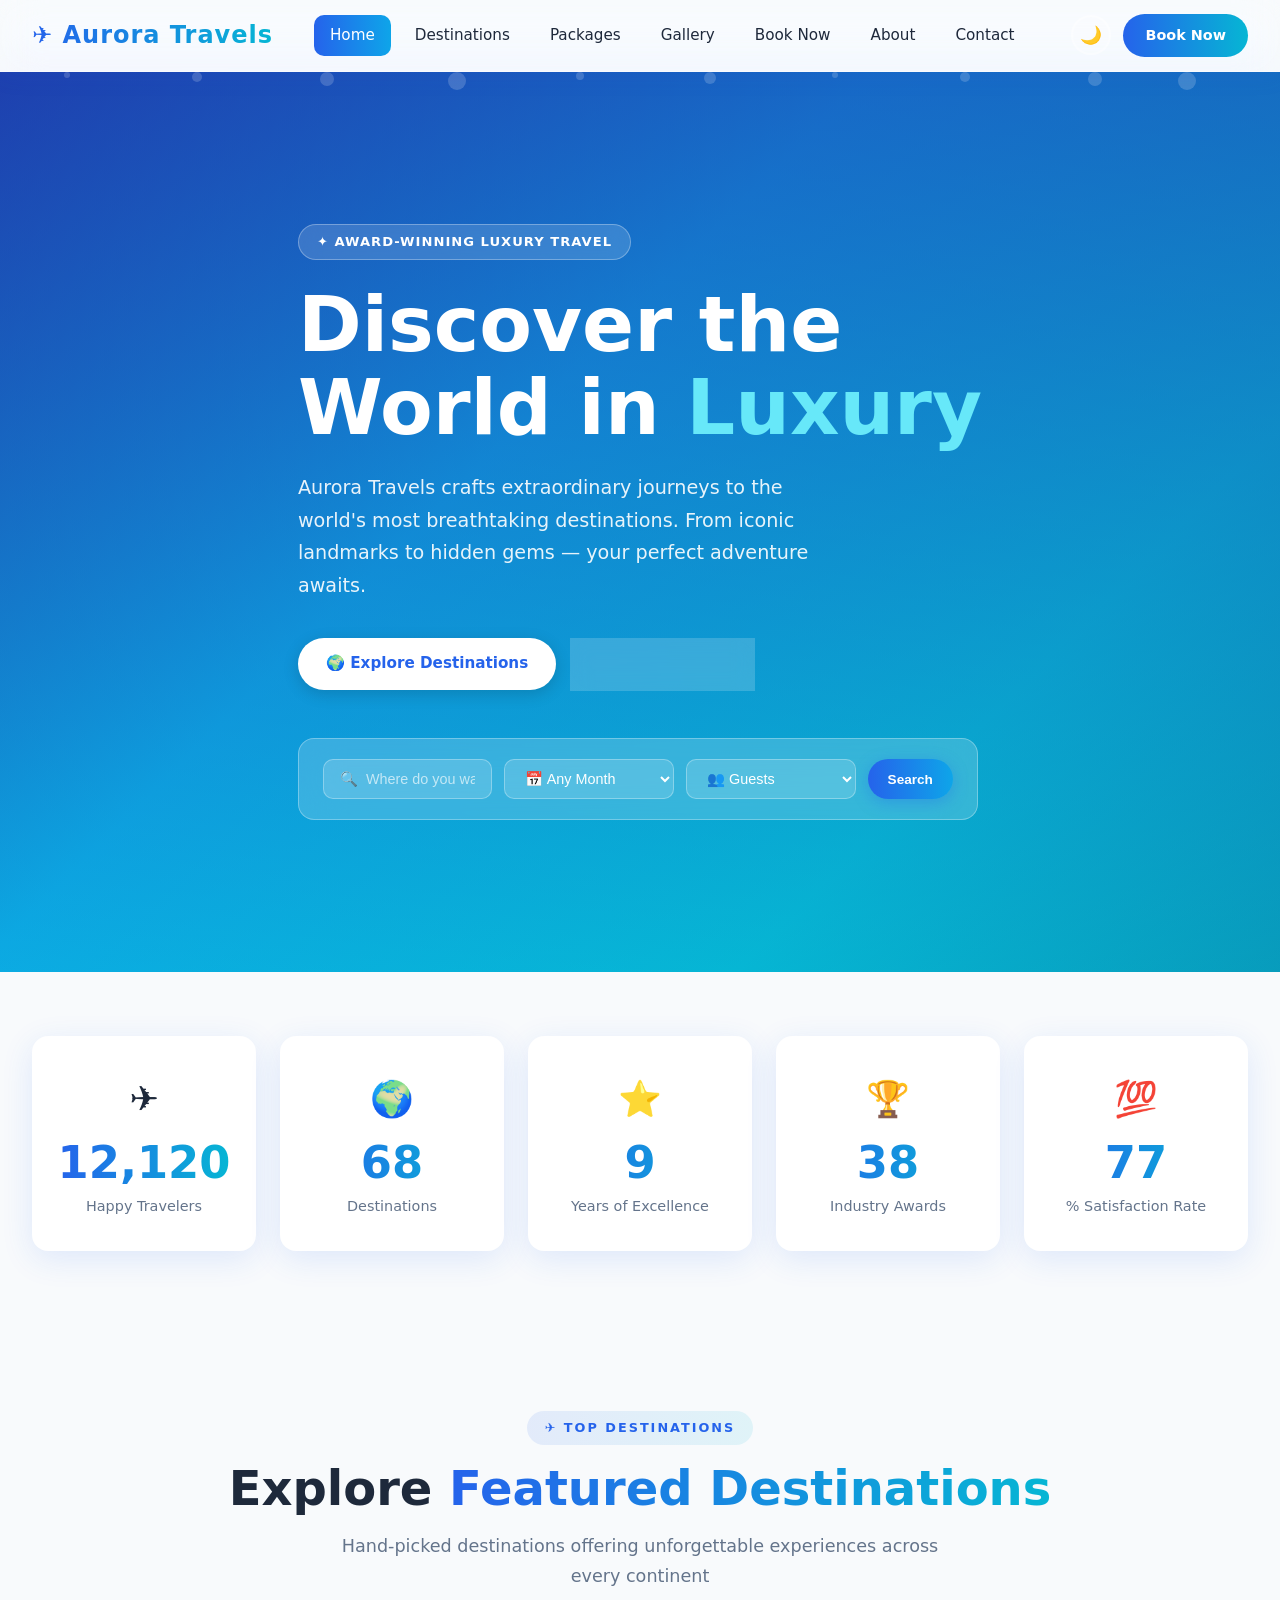
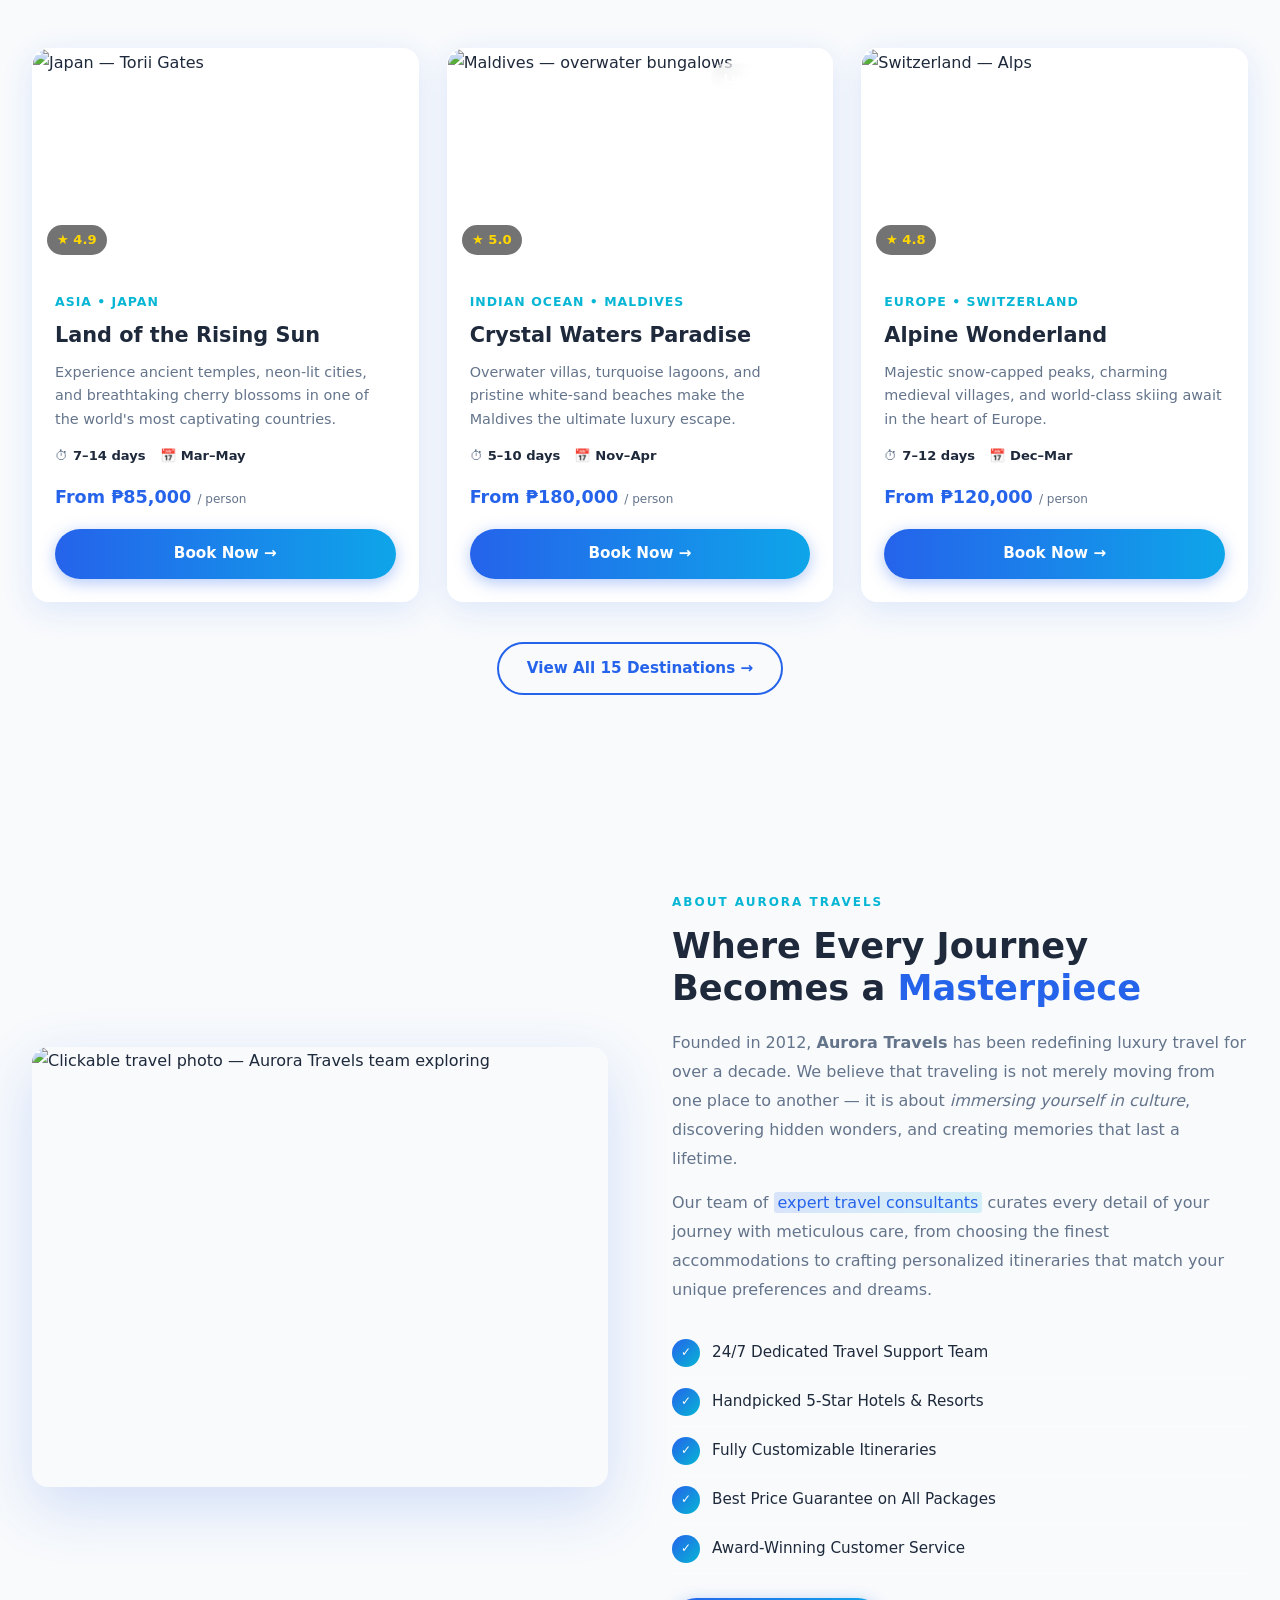
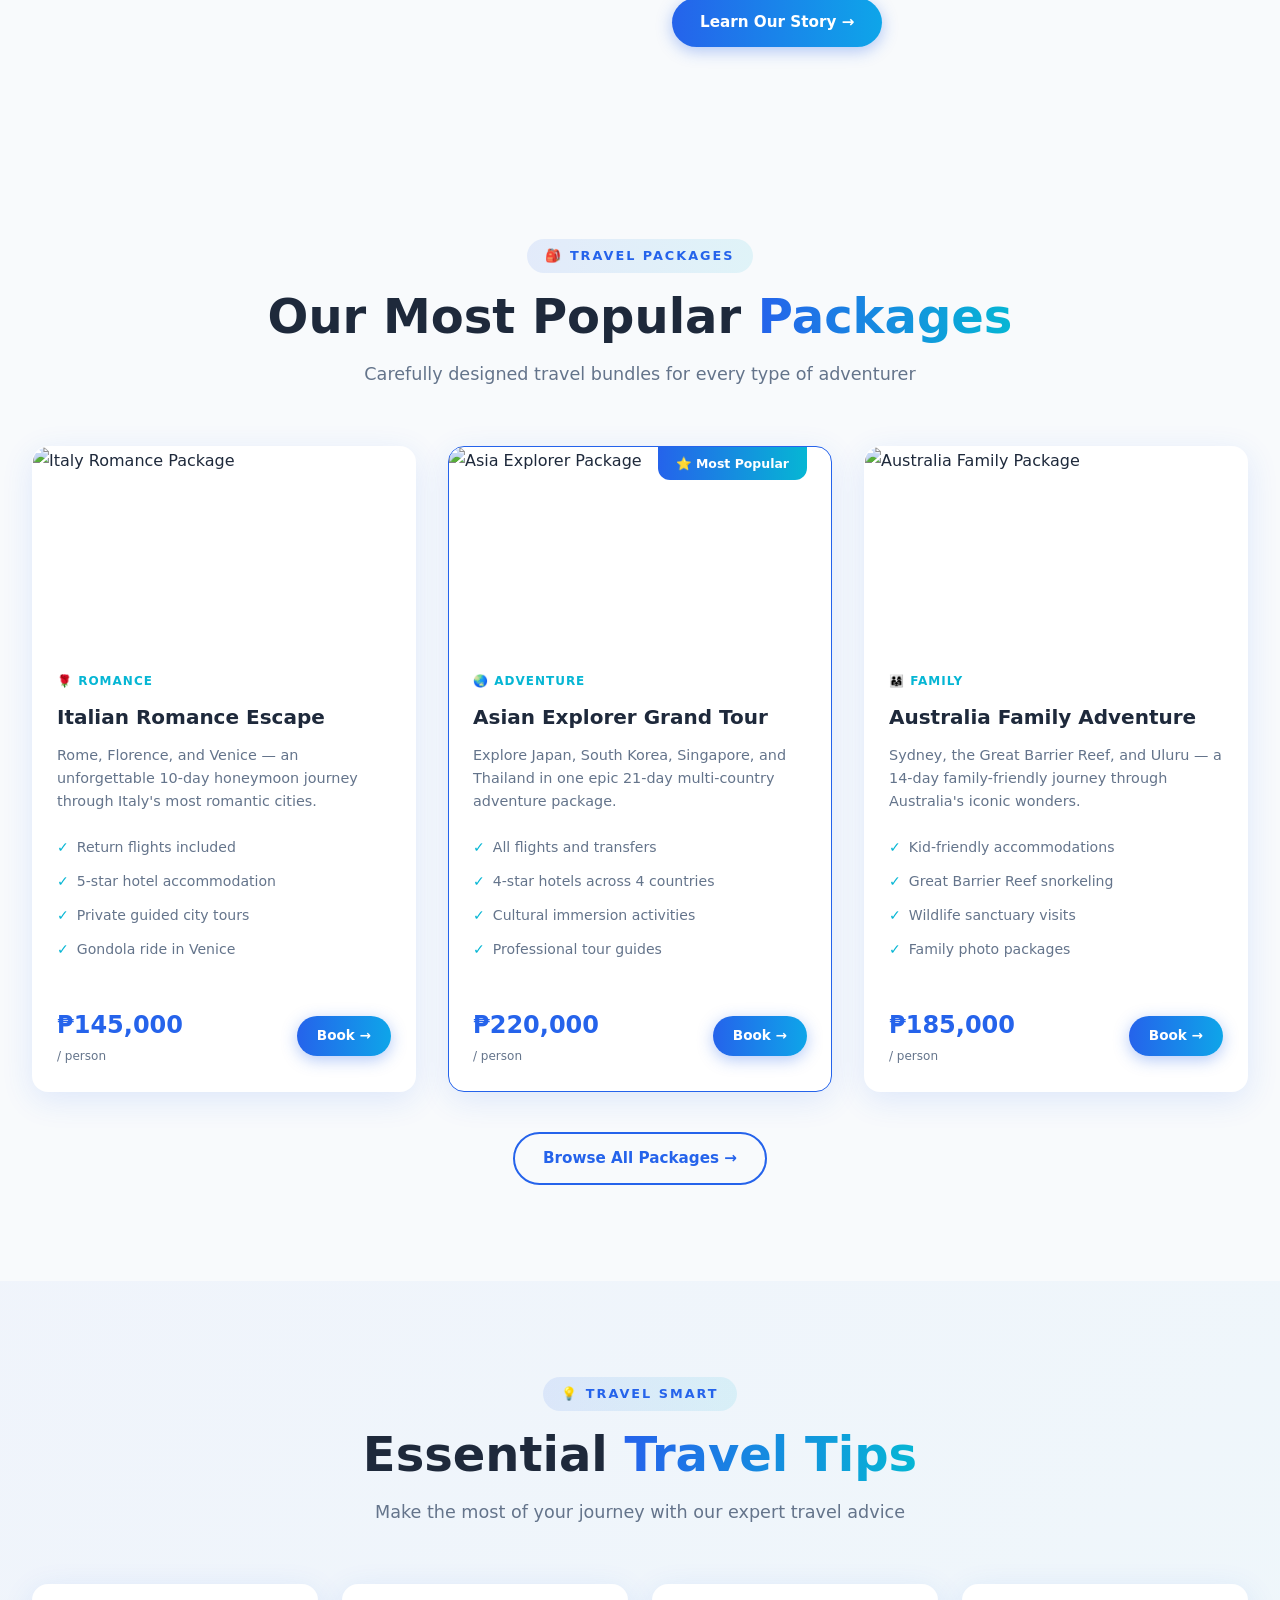
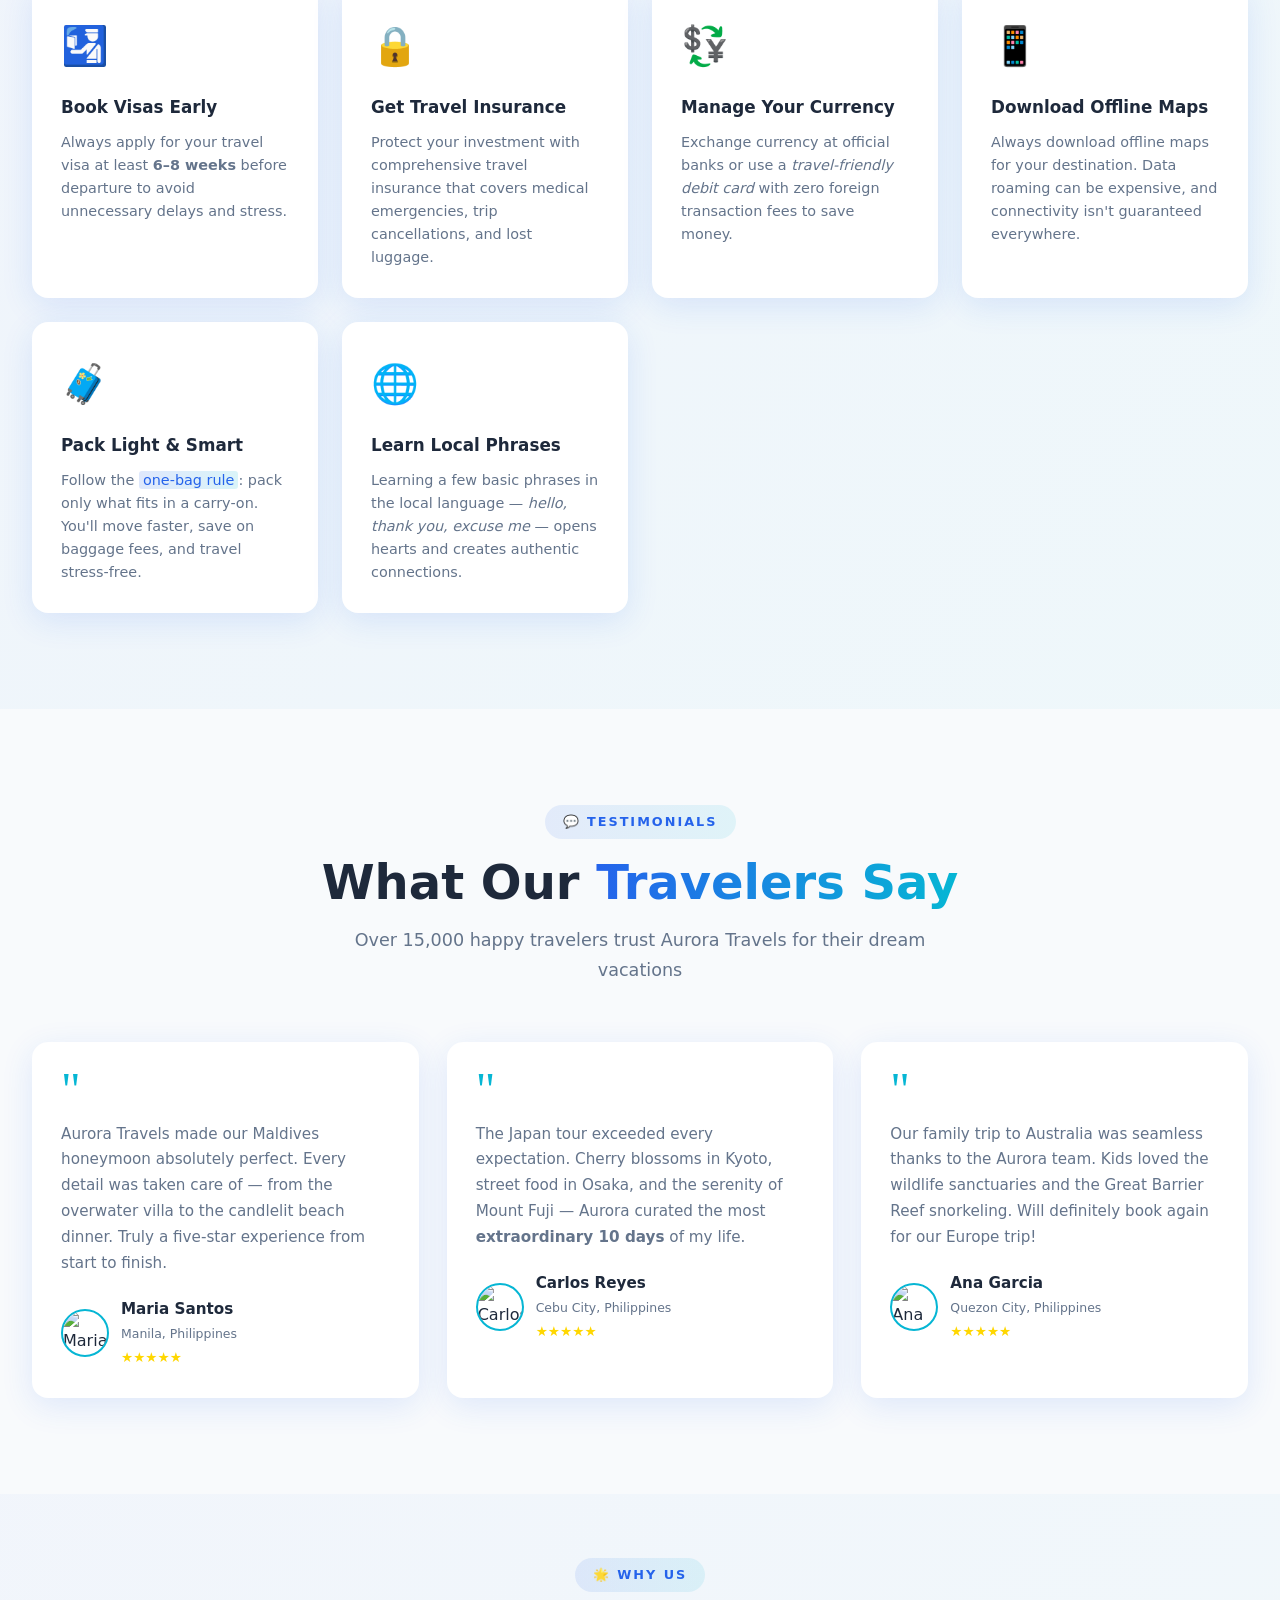
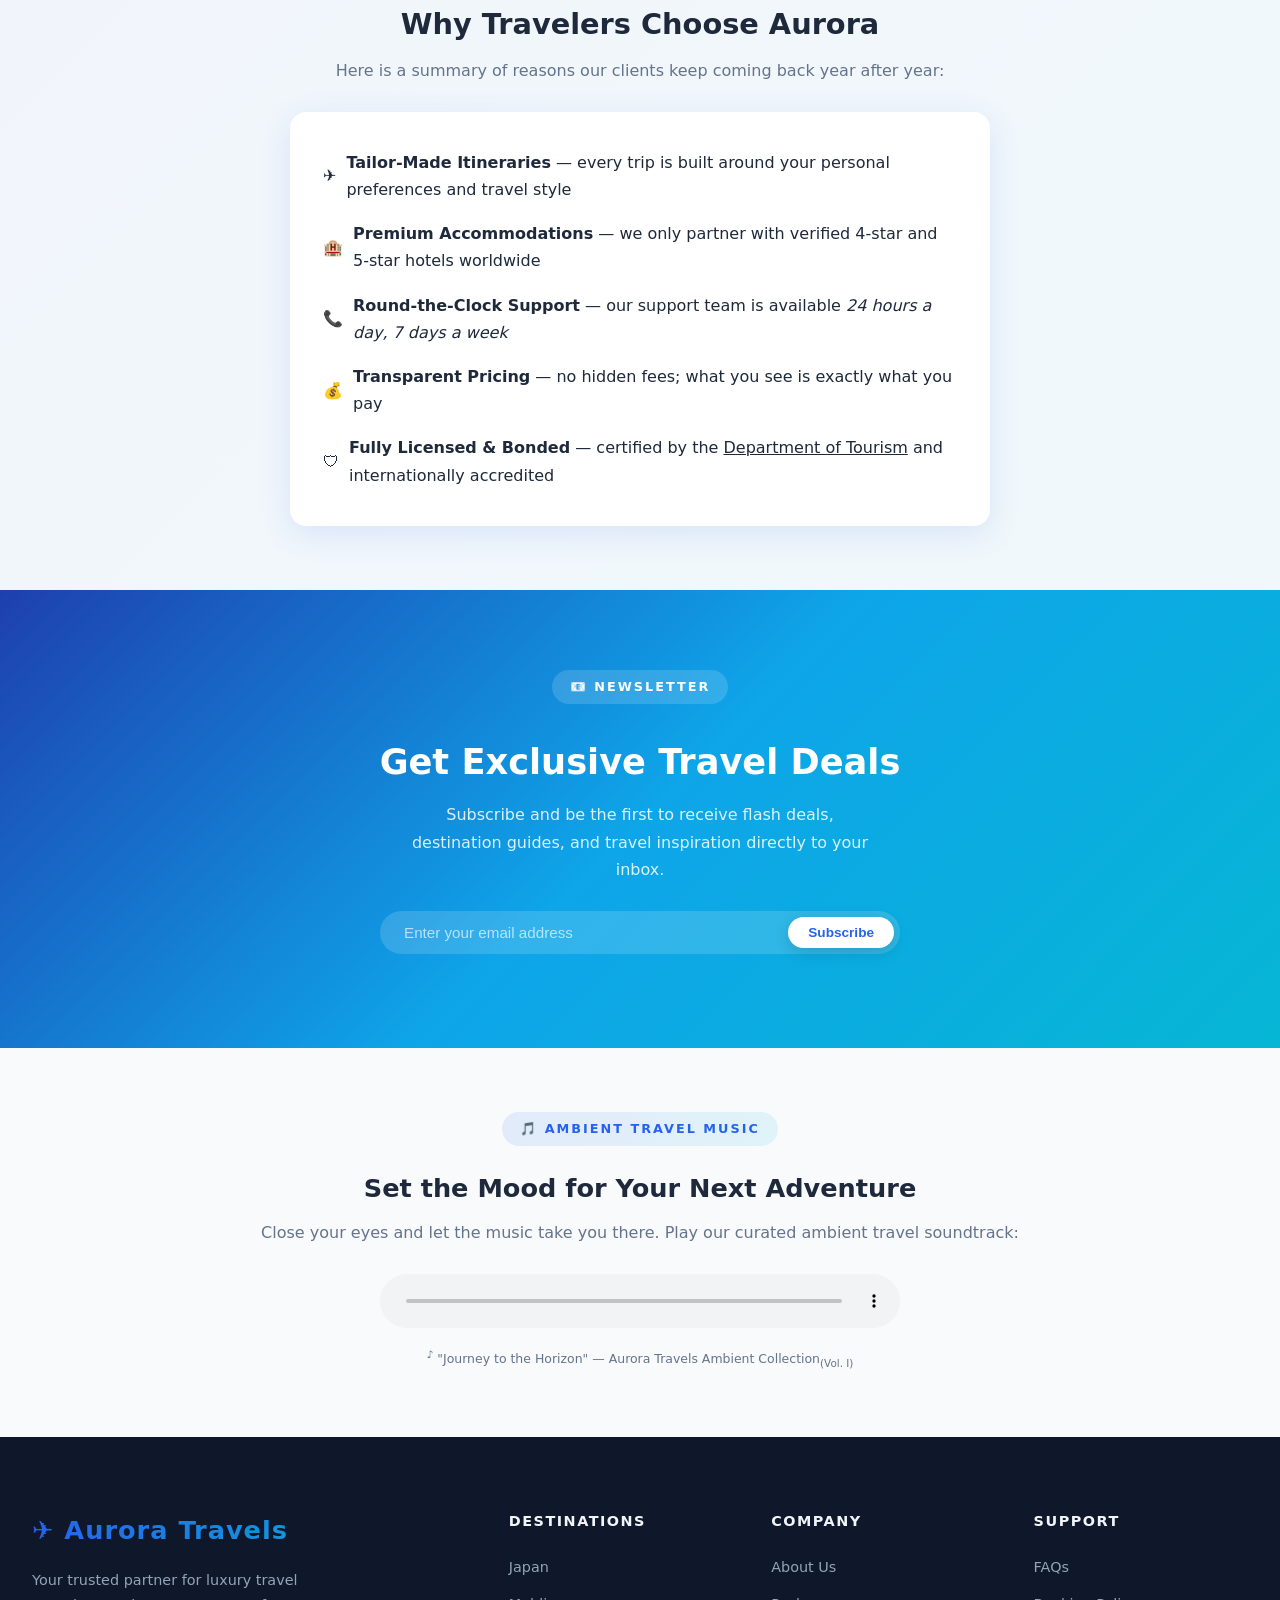
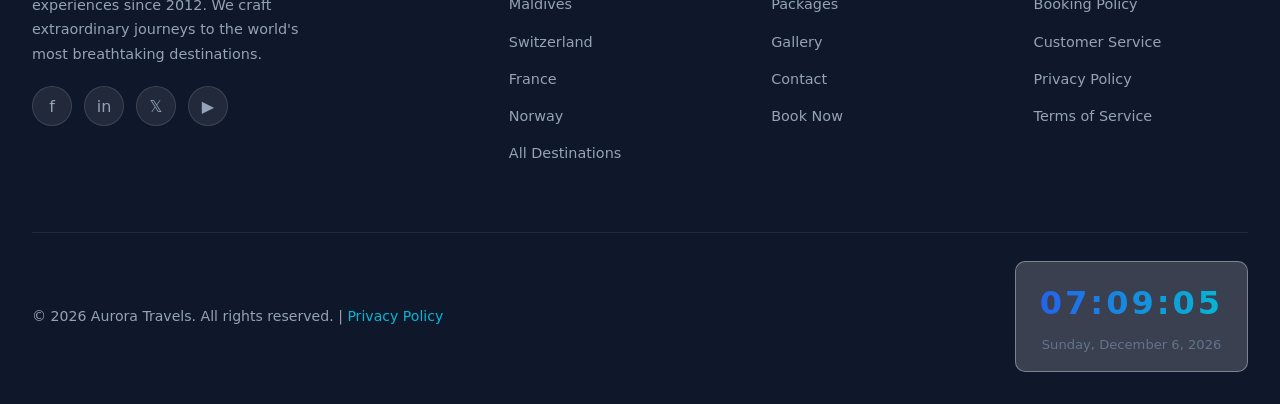
==== index.html @ 72532696 "Add files via upload" ====
<!DOCTYPE html>
<html lang="en">
<head>
  <meta charset="UTF-8" />
  <meta name="viewport" content="width=device-width, initial-scale=1.0" />
  <title>Aurora Travels — Luxury Travel Experiences</title>
  <link rel="stylesheet" href="style.css" />
  <style>
    /* Internal CSS — Home Page Specific */
    .intro-section {
      display: grid;
      grid-template-columns: 1fr 1fr;
      gap: 64px;
      align-items: center;
    }
    .intro-section img {
      border-radius: var(--radius);
      box-shadow: var(--shadow-lg);
      width: 100%;
      height: 440px;
      object-fit: cover;
    }
    .intro-label {
      display: inline-block;
      font-size: 0.75rem;
      font-weight: 700;
      letter-spacing: 2px;
      text-transform: uppercase;
      color: var(--accent);
      margin-bottom: 12px;
    }
    .intro-section h2 { font-size: 2.2rem; font-weight: 900; margin-bottom: 20px; line-height: 1.2; }
    .intro-section p  { color: var(--text-light); line-height: 1.8; margin-bottom: 16px; }
    .feature-list { margin: 24px 0; }
    .feature-list li {
      display: flex; align-items: center; gap: 12px;
      padding: 10px 0; border-bottom: 1px solid var(--glass-border);
      font-size: 0.95rem;
    }
    .feature-list li span.check {
      width: 28px; height: 28px; border-radius: 50%;
      background: linear-gradient(135deg, var(--primary), var(--accent));
      display: flex; align-items: center; justify-content: center;
      color: #fff; font-size: 0.75rem; flex-shrink: 0;
    }
    .tips-bg { background: linear-gradient(135deg, rgba(37,99,235,0.04), rgba(6,182,212,0.04)); }
    @media (max-width: 768px) {
      .intro-section { grid-template-columns: 1fr; gap: 32px; }
    }
  </style>
</head>
<body>

<!-- Loading Screen -->
<div id="loading-screen">
  <div class="loader-logo">✈ Aurora Travels</div>
  <div class="loader-bar"><div class="loader-fill"></div></div>
  <p class="loader-text">Preparing your journey…</p>
</div>

<!-- Scroll to Top -->
<button id="scroll-top" onclick="window.scrollTo({top:0,behavior:'smooth'})" title="Back to top">▲</button>

<!-- Navigation -->
<nav class="navbar">
  <div class="nav-inner">
    <a href="index.html" class="nav-logo">✈ Aurora Travels</a>
    <div class="nav-links" id="navLinks">
      <a href="index.html" class="active">Home</a>
      <a href="destinations.html">Destinations</a>
      <a href="packages.html">Packages</a>
      <a href="gallery.html">Gallery</a>
      <a href="booking.html">Book Now</a>
      <a href="about.html">About</a>
      <a href="contact.html">Contact</a>
    </div>
    <div class="nav-actions">
      <button class="btn-theme" id="themeToggle" title="Toggle dark mode">🌙</button>
      <a href="booking.html" class="btn-nav-cta">Book Now</a>
      <div class="hamburger" id="hamburger">
        <span></span><span></span><span></span>
      </div>
    </div>
  </div>
</nav>

<!-- Hero Section -->
<section class="hero">
  <div class="hero-bg"></div>
  <div class="hero-bg-img" style="background-image:url('https://images.unsplash.com/photo-1476514525535-07fb3b4ae5f1?w=1600&q=80')"></div>
  <div class="hero-overlay"></div>
  <div class="hero-particles" id="heroParticles"></div>
  <div class="container hero-content fade-in">
    <div class="hero-eyebrow">✦ AWARD-WINNING LUXURY TRAVEL</div>
    <h1 class="hero-title">Discover the<br>World in <span style="color:#67E8F9">Luxury</span></h1>
    <p class="hero-subtitle">
      Aurora Travels crafts extraordinary journeys to the world's most breathtaking destinations.
      From iconic landmarks to hidden gems — your perfect adventure awaits.
    </p>
    <div class="hero-actions">
      <a href="destinations.html" class="btn btn-white">🌍 Explore Destinations</a>
      <a href="packages.html" class="btn btn-ghost" style="color:#fff;border-color:rgba(255,255,255,0.4)">View Packages</a>
    </div>
    <!-- Hero Search -->
    <div class="hero-search">
      <input type="text" id="heroSearchInput" placeholder="🔍  Where do you want to go?" />
      <select id="heroMonthSelect">
        <option value="">📅 Any Month</option>
        <option>January</option><option>February</option><option>March</option>
        <option>April</option><option>May</option><option>June</option>
        <option>July</option><option>August</option><option>September</option>
        <option>October</option><option>November</option><option>December</option>
      </select>
      <select id="heroGuestsSelect">
        <option value="">👥 Guests</option>
        <option>1 Guest</option><option>2 Guests</option><option>3–4 Guests</option>
        <option>5+ Guests</option>
      </select>
      <button class="btn btn-primary btn-sm" onclick="heroSearch()">Search</button>
    </div>
  </div>
</section>

<!-- Stats Section -->
<section class="section-sm" style="background:var(--bg)">
  <div class="container">
    <div class="stats-grid">
      <div class="stat-card fade-in">
        <div class="stat-icon">✈</div>
        <div class="stat-num" data-target="15000">0</div>
        <div class="stat-label">Happy Travelers</div>
      </div>
      <div class="stat-card fade-in">
        <div class="stat-icon">🌍</div>
        <div class="stat-num" data-target="85">0</div>
        <div class="stat-label">Destinations</div>
      </div>
      <div class="stat-card fade-in">
        <div class="stat-icon">⭐</div>
        <div class="stat-num" data-target="12">0</div>
        <div class="stat-label">Years of Excellence</div>
      </div>
      <div class="stat-card fade-in">
        <div class="stat-icon">🏆</div>
        <div class="stat-num" data-target="48">0</div>
        <div class="stat-label">Industry Awards</div>
      </div>
      <div class="stat-card fade-in">
        <div class="stat-icon">💯</div>
        <div class="stat-num" data-target="98">0</div>
        <div class="stat-label">% Satisfaction Rate</div>
      </div>
    </div>
  </div>
</section>

<!-- Featured Destinations -->
<section class="section" id="featured-destinations">
  <div class="container">
    <div class="section-header fade-in">
      <div class="section-tag">✈ Top Destinations</div>
      <h2 class="section-title">Explore <span>Featured Destinations</span></h2>
      <p class="section-subtitle">Hand-picked destinations offering unforgettable experiences across every continent</p>
    </div>
    <div class="destinations-grid" id="featuredGrid">
      <!-- Japan -->
      <div class="dest-card fade-in">
        <div class="dest-img-wrap">
          <img src="https://images.unsplash.com/photo-1492571350019-22de08371fd3?w=600&q=80" alt="Japan — Torii Gates" loading="lazy" />
          <div class="dest-badge">Best Seller</div>
          <div class="dest-rating">★ 4.9</div>
        </div>
        <div class="dest-body">
          <div class="dest-country">Asia • Japan</div>
          <h3 class="dest-name">Land of the Rising Sun</h3>
          <p class="dest-desc">Experience ancient temples, neon-lit cities, and breathtaking cherry blossoms in one of the world's most captivating countries.</p>
          <div class="dest-meta">
            <span>⏱ <strong>7–14 days</strong></span>
            <span>📅 <strong>Mar–May</strong></span>
          </div>
          <div class="dest-price">From <strong>₱85,000</strong> <small>/ person</small></div>
          <a href="booking.html" class="btn btn-primary" style="width:100%;justify-content:center">Book Now →</a>
        </div>
      </div>
      <!-- Maldives -->
      <div class="dest-card fade-in">
        <div class="dest-img-wrap">
          <img src="https://images.unsplash.com/photo-1507525428034-b723cf961d3e?w=600&q=80" alt="Maldives — overwater bungalows" loading="lazy" />
          <div class="dest-badge">Luxury Pick</div>
          <div class="dest-rating">★ 5.0</div>
        </div>
        <div class="dest-body">
          <div class="dest-country">Indian Ocean • Maldives</div>
          <h3 class="dest-name">Crystal Waters Paradise</h3>
          <p class="dest-desc">Overwater villas, turquoise lagoons, and pristine white-sand beaches make the Maldives the ultimate luxury escape.</p>
          <div class="dest-meta">
            <span>⏱ <strong>5–10 days</strong></span>
            <span>📅 <strong>Nov–Apr</strong></span>
          </div>
          <div class="dest-price">From <strong>₱180,000</strong> <small>/ person</small></div>
          <a href="booking.html" class="btn btn-primary" style="width:100%;justify-content:center">Book Now →</a>
        </div>
      </div>
      <!-- Switzerland -->
      <div class="dest-card fade-in">
        <div class="dest-img-wrap">
          <img src="https://images.unsplash.com/photo-1527668752968-14dc70a27c95?w=600&q=80" alt="Switzerland — Alps" loading="lazy" />
          <div class="dest-badge">Trending</div>
          <div class="dest-rating">★ 4.8</div>
        </div>
        <div class="dest-body">
          <div class="dest-country">Europe • Switzerland</div>
          <h3 class="dest-name">Alpine Wonderland</h3>
          <p class="dest-desc">Majestic snow-capped peaks, charming medieval villages, and world-class skiing await in the heart of Europe.</p>
          <div class="dest-meta">
            <span>⏱ <strong>7–12 days</strong></span>
            <span>📅 <strong>Dec–Mar</strong></span>
          </div>
          <div class="dest-price">From <strong>₱120,000</strong> <small>/ person</small></div>
          <a href="booking.html" class="btn btn-primary" style="width:100%;justify-content:center">Book Now →</a>
        </div>
      </div>
    </div>
    <div style="text-align:center;margin-top:40px">
      <a href="destinations.html" class="btn btn-outline">View All 15 Destinations →</a>
    </div>
  </div>
</section>

<!-- About / Intro Section -->
<section class="section" style="background:var(--bg)">
  <div class="container">
    <div class="intro-section">
      <div class="fade-in">
        <a href="gallery.html">
          <img src="https://images.unsplash.com/photo-1469854523086-cc02fe5d8800?w=800&q=80" alt="Clickable travel photo — Aurora Travels team exploring" style="cursor:pointer" title="Visit our Gallery" />
        </a>
      </div>
      <div class="fade-in">
        <div class="intro-label">About Aurora Travels</div>
        <h2>Where Every Journey Becomes a <span style="color:var(--primary)">Masterpiece</span></h2>
        <p>
          Founded in 2012, <strong>Aurora Travels</strong> has been redefining luxury travel for over a decade.
          We believe that traveling is not merely moving from one place to another — it is about <em>immersing yourself
          in culture</em>, discovering hidden wonders, and creating memories that last a lifetime.
        </p>
        <p>
          Our team of <mark>expert travel consultants</mark> curates every detail of your journey with meticulous
          care, from choosing the finest accommodations to crafting personalized itineraries that match your unique
          preferences and dreams.
        </p>
        <ul class="feature-list">
          <li><span class="check">✓</span> <span>24/7 Dedicated Travel Support Team</span></li>
          <li><span class="check">✓</span> <span>Handpicked 5-Star Hotels &amp; Resorts</span></li>
          <li><span class="check">✓</span> <span>Fully Customizable Itineraries</span></li>
          <li><span class="check">✓</span> <span>Best Price Guarantee on All Packages</span></li>
          <li><span class="check">✓</span> <span>Award-Winning Customer Service</span></li>
        </ul>
        <a href="about.html" class="btn btn-primary">Learn Our Story →</a>
      </div>
    </div>
  </div>
</section>

<!-- Popular Packages -->
<section class="section">
  <div class="container">
    <div class="section-header fade-in">
      <div class="section-tag">🎒 Travel Packages</div>
      <h2 class="section-title">Our Most Popular <span>Packages</span></h2>
      <p class="section-subtitle">Carefully designed travel bundles for every type of adventurer</p>
    </div>
    <div class="packages-grid">
      <div class="pkg-card fade-in">
        <img src="https://images.unsplash.com/photo-1529260830199-42c24126f198?w=600&q=80" alt="Italy Romance Package" class="pkg-img" />
        <div class="pkg-body">
          <div class="pkg-type">🌹 Romance</div>
          <h3 class="pkg-name">Italian Romance Escape</h3>
          <p class="pkg-desc">Rome, Florence, and Venice — an unforgettable 10-day honeymoon journey through Italy's most romantic cities.</p>
          <ul class="pkg-features">
            <li>Return flights included</li>
            <li>5-star hotel accommodation</li>
            <li>Private guided city tours</li>
            <li>Gondola ride in Venice</li>
          </ul>
          <div class="pkg-footer">
            <div class="pkg-price">₱145,000 <small>/ person</small></div>
            <a href="booking.html" class="btn btn-primary btn-sm">Book →</a>
          </div>
        </div>
      </div>
      <div class="pkg-card featured fade-in">
        <div class="pkg-badge-feat">⭐ Most Popular</div>
        <img src="https://images.unsplash.com/photo-1565967511849-76a60a516170?w=600&q=80" alt="Asia Explorer Package" class="pkg-img" />
        <div class="pkg-body">
          <div class="pkg-type">🌏 Adventure</div>
          <h3 class="pkg-name">Asian Explorer Grand Tour</h3>
          <p class="pkg-desc">Explore Japan, South Korea, Singapore, and Thailand in one epic 21-day multi-country adventure package.</p>
          <ul class="pkg-features">
            <li>All flights and transfers</li>
            <li>4-star hotels across 4 countries</li>
            <li>Cultural immersion activities</li>
            <li>Professional tour guides</li>
          </ul>
          <div class="pkg-footer">
            <div class="pkg-price">₱220,000 <small>/ person</small></div>
            <a href="booking.html" class="btn btn-primary btn-sm">Book →</a>
          </div>
        </div>
      </div>
      <div class="pkg-card fade-in">
        <img src="https://images.unsplash.com/photo-1506973035872-a4ec16b8e8d9?w=600&q=80" alt="Australia Family Package" class="pkg-img" />
        <div class="pkg-body">
          <div class="pkg-type">👨‍👩‍👧 Family</div>
          <h3 class="pkg-name">Australia Family Adventure</h3>
          <p class="pkg-desc">Sydney, the Great Barrier Reef, and Uluru — a 14-day family-friendly journey through Australia's iconic wonders.</p>
          <ul class="pkg-features">
            <li>Kid-friendly accommodations</li>
            <li>Great Barrier Reef snorkeling</li>
            <li>Wildlife sanctuary visits</li>
            <li>Family photo packages</li>
          </ul>
          <div class="pkg-footer">
            <div class="pkg-price">₱185,000 <small>/ person</small></div>
            <a href="booking.html" class="btn btn-primary btn-sm">Book →</a>
          </div>
        </div>
      </div>
    </div>
    <div style="text-align:center;margin-top:40px">
      <a href="packages.html" class="btn btn-outline">Browse All Packages →</a>
    </div>
  </div>
</section>

<!-- Travel Tips -->
<section class="section tips-bg">
  <div class="container">
    <div class="section-header fade-in">
      <div class="section-tag">💡 Travel Smart</div>
      <h2 class="section-title">Essential <span>Travel Tips</span></h2>
      <p class="section-subtitle">Make the most of your journey with our expert travel advice</p>
    </div>
    <div class="tips-grid">
      <div class="tip-card fade-in">
        <div class="tip-icon">🛂</div>
        <h3>Book Visas Early</h3>
        <p>Always apply for your travel visa at least <strong>6–8 weeks</strong> before departure to avoid unnecessary delays and stress.</p>
      </div>
      <div class="tip-card fade-in">
        <div class="tip-icon">🔒</div>
        <h3>Get Travel Insurance</h3>
        <p>Protect your investment with comprehensive travel insurance that covers medical emergencies, trip cancellations, and lost luggage.</p>
      </div>
      <div class="tip-card fade-in">
        <div class="tip-icon">💱</div>
        <h3>Manage Your Currency</h3>
        <p>Exchange currency at official banks or use a <em>travel-friendly debit card</em> with zero foreign transaction fees to save money.</p>
      </div>
      <div class="tip-card fade-in">
        <div class="tip-icon">📱</div>
        <h3>Download Offline Maps</h3>
        <p>Always download offline maps for your destination. Data roaming can be expensive, and connectivity isn't guaranteed everywhere.</p>
      </div>
      <div class="tip-card fade-in">
        <div class="tip-icon">🧳</div>
        <h3>Pack Light &amp; Smart</h3>
        <p>Follow the <mark>one-bag rule</mark>: pack only what fits in a carry-on. You'll move faster, save on baggage fees, and travel stress-free.</p>
      </div>
      <div class="tip-card fade-in">
        <div class="tip-icon">🌐</div>
        <h3>Learn Local Phrases</h3>
        <p>Learning a few basic phrases in the local language — <em>hello, thank you, excuse me</em> — opens hearts and creates authentic connections.</p>
      </div>
    </div>
  </div>
</section>

<!-- Testimonials -->
<section class="section" style="background:var(--bg)">
  <div class="container">
    <div class="section-header fade-in">
      <div class="section-tag">💬 Testimonials</div>
      <h2 class="section-title">What Our <span>Travelers Say</span></h2>
      <p class="section-subtitle">Over 15,000 happy travelers trust Aurora Travels for their dream vacations</p>
    </div>
    <div class="testimonials-grid">
      <div class="testimonial-card fade-in">
        <div class="test-quote">"</div>
        <p class="test-text">Aurora Travels made our Maldives honeymoon absolutely perfect. Every detail was taken care of — from the overwater villa to the candlelit beach dinner. Truly a five-star experience from start to finish.</p>
        <div class="test-author">
          <img src="https://images.unsplash.com/photo-1494790108377-be9c29b29330?w=100&q=80" alt="Maria Santos" class="test-avatar" />
          <div>
            <div class="test-name">Maria Santos</div>
            <div class="test-loc">Manila, Philippines</div>
            <div class="test-stars">★★★★★</div>
          </div>
        </div>
      </div>
      <div class="testimonial-card fade-in">
        <div class="test-quote">"</div>
        <p class="test-text">The Japan tour exceeded every expectation. Cherry blossoms in Kyoto, street food in Osaka, and the serenity of Mount Fuji — Aurora curated the most <strong>extraordinary 10 days</strong> of my life.</p>
        <div class="test-author">
          <img src="https://images.unsplash.com/photo-1507003211169-0a1dd7228f2d?w=100&q=80" alt="Carlos Reyes" class="test-avatar" />
          <div>
            <div class="test-name">Carlos Reyes</div>
            <div class="test-loc">Cebu City, Philippines</div>
            <div class="test-stars">★★★★★</div>
          </div>
        </div>
      </div>
      <div class="testimonial-card fade-in">
        <div class="test-quote">"</div>
        <p class="test-text">Our family trip to Australia was seamless thanks to the Aurora team. Kids loved the wildlife sanctuaries and the Great Barrier Reef snorkeling. Will definitely book again for our Europe trip!</p>
        <div class="test-author">
          <img src="https://images.unsplash.com/photo-1438761681033-6461ffad8d80?w=100&q=80" alt="Ana Garcia" class="test-avatar" />
          <div>
            <div class="test-name">Ana Garcia</div>
            <div class="test-loc">Quezon City, Philippines</div>
            <div class="test-stars">★★★★★</div>
          </div>
        </div>
      </div>
    </div>
  </div>
</section>

<!-- Unordered List: Why Choose Us -->
<section class="section-sm" style="background:linear-gradient(135deg,rgba(37,99,235,0.03),rgba(6,182,212,0.03))">
  <div class="container">
    <div style="max-width:700px;margin:auto;text-align:center" class="fade-in">
      <div class="section-tag">🌟 Why Us</div>
      <h2 class="section-title" style="font-size:1.8rem">Why Travelers Choose Aurora</h2>
      <p style="color:var(--text-light);margin-bottom:28px">Here is a summary of reasons our clients keep coming back year after year:</p>
      <ul style="list-style:none;text-align:left;background:var(--card);border-radius:var(--radius);padding:28px 32px;box-shadow:var(--shadow);border:1px solid var(--glass-border)">
        <li style="padding:8px 0;border-bottom:1px solid var(--glass-border);display:flex;gap:10px;align-items:center">✈ <span><strong>Tailor-Made Itineraries</strong> — every trip is built around your personal preferences and travel style</span></li>
        <li style="padding:8px 0;border-bottom:1px solid var(--glass-border);display:flex;gap:10px;align-items:center">🏨 <span><strong>Premium Accommodations</strong> — we only partner with verified 4-star and 5-star hotels worldwide</span></li>
        <li style="padding:8px 0;border-bottom:1px solid var(--glass-border);display:flex;gap:10px;align-items:center">📞 <span><strong>Round-the-Clock Support</strong> — our support team is available <em>24 hours a day, 7 days a week</em></span></li>
        <li style="padding:8px 0;border-bottom:1px solid var(--glass-border);display:flex;gap:10px;align-items:center">💰 <span><strong>Transparent Pricing</strong> — no hidden fees; what you see is exactly what you pay</span></li>
        <li style="padding:8px 0;display:flex;gap:10px;align-items:center">🛡 <span><strong>Fully Licensed &amp; Bonded</strong> — certified by the <u>Department of Tourism</u> and internationally accredited</span></li>
      </ul>
    </div>
  </div>
</section>

<!-- Newsletter -->
<section class="newsletter-section">
  <div class="container fade-in">
    <div class="section-tag" style="background:rgba(255,255,255,0.15);color:#fff">📧 Newsletter</div>
    <h2 style="font-size:2.2rem;font-weight:900;margin-top:12px;margin-bottom:10px">Get Exclusive Travel Deals</h2>
    <p style="opacity:0.85;max-width:480px;margin:auto">Subscribe and be the first to receive flash deals, destination guides, and travel inspiration directly to your inbox.</p>
    <form class="newsletter-form" onsubmit="subscribeNewsletter(event)">
      <input type="email" id="nlEmail" placeholder="Enter your email address" required />
      <button type="submit" class="btn btn-white btn-sm">Subscribe</button>
    </form>
    <p id="nlMsg" style="margin-top:14px;font-size:0.85rem;opacity:0;transition:opacity 0.4s"></p>
  </div>
</section>

<!-- Audio Player -->
<section class="section-sm" style="background:var(--bg)">
  <div class="container" style="text-align:center">
    <div class="section-tag">🎵 Ambient Travel Music</div>
    <h2 class="section-title" style="font-size:1.6rem;margin-top:12px">Set the Mood for Your Next Adventure</h2>
    <p style="color:var(--text-light);margin-bottom:28px">Close your eyes and let the music take you there. Play our curated ambient travel soundtrack:</p>
    <audio controls style="width:100%;max-width:520px;border-radius:var(--radius-sm)">
      <source src="https://www.soundhelix.com/examples/mp3/SoundHelix-Song-1.mp3" type="audio/mpeg" />
      Your browser does not support the audio element.
    </audio>
    <p style="font-size:0.78rem;color:var(--text-light);margin-top:10px">
      <sup>♪</sup> "Journey to the Horizon" — Aurora Travels Ambient Collection<sub>(Vol. I)</sub>
    </p>
  </div>
</section>

<!-- Footer -->
<footer>
  <div class="container">
    <div class="footer-grid">
      <div class="footer-brand">
        <div class="nav-logo">✈ Aurora Travels</div>
        <p>Your trusted partner for luxury travel experiences since 2012. We craft extraordinary journeys to the world's most breathtaking destinations.</p>
        <div class="footer-social">
          <a class="social-btn" href="https://www.facebook.com" target="_blank" title="Facebook">f</a>
          <a class="social-btn" href="https://www.instagram.com" target="_blank" title="Instagram">in</a>
          <a class="social-btn" href="https://www.twitter.com" target="_blank" title="Twitter / X">𝕏</a>
          <a class="social-btn" href="https://www.youtube.com" target="_blank" title="YouTube">▶</a>
        </div>
      </div>
      <div class="footer-col">
        <h4>Destinations</h4>
        <ul>
          <li><a href="destinations.html">Japan</a></li>
          <li><a href="destinations.html">Maldives</a></li>
          <li><a href="destinations.html">Switzerland</a></li>
          <li><a href="destinations.html">France</a></li>
          <li><a href="destinations.html">Norway</a></li>
          <li><a href="destinations.html">All Destinations</a></li>
        </ul>
      </div>
      <div class="footer-col">
        <h4>Company</h4>
        <ul>
          <li><a href="about.html">About Us</a></li>
          <li><a href="packages.html">Packages</a></li>
          <li><a href="gallery.html">Gallery</a></li>
          <li><a href="contact.html">Contact</a></li>
          <li><a href="booking.html">Book Now</a></li>
        </ul>
      </div>
      <div class="footer-col">
        <h4>Support</h4>
        <ul>
          <li><a href="contact.html">FAQs</a></li>
          <li><a href="booking.html">Booking Policy</a></li>
          <li><a href="contact.html">Customer Service</a></li>
          <li><a href="about.html">Privacy Policy</a></li>
          <li><a href="about.html">Terms of Service</a></li>
        </ul>
      </div>
    </div>
    <div class="footer-bottom">
      <p>© 2026 Aurora Travels. All rights reserved. | <a href="contact.html" style="color:var(--accent)">Privacy Policy</a></p>
      <div class="clock-widget">
        <div class="clock-time" id="clockTime">00:00:00</div>
        <div class="clock-date" id="clockDate">Loading...</div>
      </div>
    </div>
  </div>
</footer>

<script>
  // ============================================================
  // AURORA TRAVELS — Internal JavaScript (index.html)
  // ============================================================

  // --- Loading Screen ---
  window.addEventListener('load', function () {
    setTimeout(function () {
      var ls = document.getElementById('loading-screen');
      if (ls) ls.classList.add('hidden');
    }, 2200);
  });

  // --- Dark / Light Mode ---
  var themeBtn = document.getElementById('themeToggle');
  var isDark = localStorage.getItem('aurora-theme') === 'dark';
  if (isDark) {
    document.body.classList.add('dark');
    themeBtn.textContent = '☀️';
  }
  themeBtn.addEventListener('click', function () {
    document.body.classList.toggle('dark');
    isDark = document.body.classList.contains('dark');
    themeBtn.textContent = isDark ? '☀️' : '🌙';
    localStorage.setItem('aurora-theme', isDark ? 'dark' : 'light');
  });

  // --- Hamburger Menu ---
  document.getElementById('hamburger').addEventListener('click', function () {
    document.getElementById('navLinks').classList.toggle('mobile-open');
  });

  // --- Digital Clock & Current Date ---
  function updateClock() {
    var now = new Date();
    var h = String(now.getHours()).padStart(2, '0');
    var m = String(now.getMinutes()).padStart(2, '0');
    var s = String(now.getSeconds()).padStart(2, '0');
    var timeEl = document.getElementById('clockTime');
    var dateEl = document.getElementById('clockDate');
    if (timeEl) timeEl.textContent = h + ':' + m + ':' + s;
    var days   = ['Sunday','Monday','Tuesday','Wednesday','Thursday','Friday','Saturday'];
    var months = ['January','February','March','April','May','June','July','August','September','October','November','December'];
    if (dateEl) dateEl.textContent = days[now.getDay()] + ', ' + months[now.getMonth()] + ' ' + now.getDate() + ', ' + now.getFullYear();
  }
  updateClock();
  setInterval(updateClock, 1000);

  // --- Scroll-to-Top Button ---
  var scrollBtn = document.getElementById('scroll-top');
  window.addEventListener('scroll', function () {
    if (window.scrollY > 400) {
      scrollBtn.classList.add('visible');
    } else {
      scrollBtn.classList.remove('visible');
    }
  });

  // --- Fade-In on Scroll (Intersection Observer) ---
  var fadeEls = document.querySelectorAll('.fade-in');
  var observer = new IntersectionObserver(function (entries) {
    entries.forEach(function (entry) {
      if (entry.isIntersecting) {
        entry.target.classList.add('visible');
        observer.unobserve(entry.target);
      }
    });
  }, { threshold: 0.12 });
  fadeEls.forEach(function (el) { observer.observe(el); });

  // --- Animated Counters ---
  var counters = document.querySelectorAll('.stat-num');
  var counterObserver = new IntersectionObserver(function (entries) {
    entries.forEach(function (entry) {
      if (entry.isIntersecting) {
        animateCounter(entry.target);
        counterObserver.unobserve(entry.target);
      }
    });
  }, { threshold: 0.5 });
  counters.forEach(function (c) { counterObserver.observe(c); });

  function animateCounter(el) {
    var target = parseInt(el.getAttribute('data-target'), 10);
    var duration = 2000;
    var start = 0;
    var step = target / (duration / 16);
    var timer = setInterval(function () {
      start += step;
      if (start >= target) {
        el.textContent = target.toLocaleString();
        clearInterval(timer);
      } else {
        el.textContent = Math.floor(start).toLocaleString();
      }
    }, 16);
  }

  // --- Hero Search ---
  function heroSearch() {
    var q = document.getElementById('heroSearchInput').value.trim();
    if (q) {
      window.location.href = 'destinations.html?search=' + encodeURIComponent(q);
    } else {
      window.location.href = 'destinations.html';
    }
  }
  document.getElementById('heroSearchInput').addEventListener('keypress', function (e) {
    if (e.key === 'Enter') heroSearch();
  });

  // --- Newsletter Subscribe ---
  function subscribeNewsletter(e) {
    e.preventDefault();
    var email = document.getElementById('nlEmail').value;
    var msg = document.getElementById('nlMsg');
    msg.textContent = '🎉 Thank you! Exclusive deals are on their way to ' + email;
    msg.style.opacity = '1';
    document.getElementById('nlEmail').value = '';
    setTimeout(function () { msg.style.opacity = '0'; }, 5000);
  }

  // --- Hero Particles ---
  (function createParticles() {
    var container = document.getElementById('heroParticles');
    if (!container) return;
    var sizes = [6, 10, 14, 18, 8, 12];
    var lefts = [5,15,25,35,45,55,65,75,85,92];
    for (var i = 0; i < 10; i++) {
      var p = document.createElement('div');
      p.className = 'particle';
      var sz = sizes[i % sizes.length];
      p.style.cssText = 'width:' + sz + 'px;height:' + sz + 'px;left:' + lefts[i] + '%;animation-duration:' + (8 + i * 2) + 's;animation-delay:' + (i * 1.5) + 's';
      container.appendChild(p);
    }
  })();

  // --- Active Nav Highlighting ---
  var currentPage = window.location.pathname.split('/').pop() || 'index.html';
  document.querySelectorAll('.nav-links a').forEach(function (link) {
    var href = link.getAttribute('href');
    if (href === currentPage || (currentPage === '' && href === 'index.html')) {
      link.classList.add('active');
    } else {
      link.classList.remove('active');
    }
  });
</script>
</body>
</html>
---- style.css ----
/* =========================================
   AURORA TRAVELS — External Stylesheet
   style.css
   ========================================= */

/* ---- CSS Variables ---- */
:root {
  --primary:     #2563EB;
  --secondary:   #0EA5E9;
  --accent:      #06B6D4;
  --bg:          #F8FAFC;
  --card:        #FFFFFF;
  --text:        #1E293B;
  --text-light:  #64748B;
  --glass-bg:    rgba(255,255,255,0.18);
  --glass-border:rgba(255,255,255,0.35);
  --shadow:      0 8px 32px rgba(37,99,235,0.12);
  --shadow-lg:   0 20px 60px rgba(37,99,235,0.18);
  --radius:      16px;
  --radius-sm:   10px;
  --transition:  all 0.35s cubic-bezier(0.4, 0, 0.2, 1);
  --nav-h:       72px;
}

/* Dark mode */
body.dark {
  --bg:          #0F172A;
  --card:        #1E293B;
  --text:        #F1F5F9;
  --text-light:  #94A3B8;
  --glass-bg:    rgba(30,41,59,0.72);
  --glass-border:rgba(148,163,184,0.18);
  --shadow:      0 8px 32px rgba(0,0,0,0.4);
}

/* ---- Reset & Base ---- */
*, *::before, *::after { box-sizing: border-box; margin: 0; padding: 0; }

html { scroll-behavior: smooth; font-size: 16px; }

body {
  font-family: 'Segoe UI', 'Inter', system-ui, sans-serif;
  background: var(--bg);
  color: var(--text);
  line-height: 1.7;
  transition: background 0.4s, color 0.4s;
  overflow-x: hidden;
}

img { max-width: 100%; height: auto; display: block; }
a  { text-decoration: none; color: inherit; }
ul { list-style: none; }

/* ---- Loading Screen ---- */
#loading-screen {
  position: fixed; inset: 0; z-index: 9999;
  background: linear-gradient(135deg, #1E40AF 0%, #0EA5E9 50%, #06B6D4 100%);
  display: flex; flex-direction: column; align-items: center; justify-content: center;
  transition: opacity 0.6s, visibility 0.6s;
}
#loading-screen.hidden { opacity: 0; visibility: hidden; }
.loader-logo { font-size: 2.4rem; font-weight: 800; color: #fff; letter-spacing: 2px; margin-bottom: 28px; }
.loader-bar { width: 220px; height: 4px; background: rgba(255,255,255,0.3); border-radius: 99px; overflow: hidden; }
.loader-fill { height: 100%; background: #fff; border-radius: 99px; animation: loadFill 2s ease forwards; }
@keyframes loadFill { from { width: 0; } to { width: 100%; } }
.loader-text { color: rgba(255,255,255,0.8); margin-top: 16px; font-size: 0.9rem; letter-spacing: 1px; }

/* ---- Navigation ---- */
nav.navbar {
  position: sticky; top: 0; z-index: 900;
  height: var(--nav-h);
  background: var(--glass-bg);
  backdrop-filter: blur(20px) saturate(180%);
  -webkit-backdrop-filter: blur(20px) saturate(180%);
  border-bottom: 1px solid var(--glass-border);
  box-shadow: 0 4px 24px rgba(37,99,235,0.08);
  display: flex; align-items: center;
  transition: var(--transition);
}
.nav-inner {
  max-width: 1280px; width: 100%; margin: auto;
  padding: 0 32px;
  display: flex; align-items: center; justify-content: space-between;
}
.nav-logo {
  font-size: 1.5rem; font-weight: 800; letter-spacing: 1px;
  background: linear-gradient(90deg, var(--primary), var(--accent));
  -webkit-background-clip: text; -webkit-text-fill-color: transparent;
  background-clip: text;
}
.nav-links { display: flex; gap: 8px; align-items: center; }
.nav-links a {
  padding: 8px 16px; border-radius: var(--radius-sm);
  font-weight: 500; font-size: 0.95rem; color: var(--text);
  transition: var(--transition);
}
.nav-links a:hover,
.nav-links a.active {
  background: linear-gradient(90deg, var(--primary), var(--secondary));
  color: #fff;
}
.nav-actions { display: flex; gap: 12px; align-items: center; }
.btn-theme {
  width: 40px; height: 40px; border-radius: 50%; border: 2px solid var(--glass-border);
  background: var(--glass-bg); cursor: pointer; font-size: 1.1rem;
  display: flex; align-items: center; justify-content: center;
  transition: var(--transition); color: var(--text);
}
.btn-theme:hover { transform: scale(1.1); }
.btn-nav-cta {
  padding: 9px 22px; border-radius: 99px;
  background: linear-gradient(90deg, var(--primary), var(--accent));
  color: #fff; font-weight: 600; font-size: 0.9rem;
  border: none; cursor: pointer; transition: var(--transition);
}
.btn-nav-cta:hover { transform: translateY(-2px); box-shadow: 0 6px 20px rgba(37,99,235,0.4); }

/* Hamburger */
.hamburger { display: none; flex-direction: column; gap: 5px; cursor: pointer; padding: 4px; }
.hamburger span { display: block; width: 24px; height: 2px; background: var(--text); border-radius: 2px; transition: var(--transition); }

/* ---- Buttons ---- */
.btn {
  display: inline-flex; align-items: center; gap: 8px;
  padding: 12px 28px; border-radius: 99px;
  font-weight: 600; font-size: 0.95rem;
  border: none; cursor: pointer; transition: var(--transition);
  text-decoration: none;
}
.btn-primary {
  background: linear-gradient(90deg, var(--primary), var(--secondary));
  color: #fff; box-shadow: 0 4px 16px rgba(37,99,235,0.35);
}
.btn-primary:hover { transform: translateY(-3px); box-shadow: 0 8px 28px rgba(37,99,235,0.5); }

.btn-outline {
  background: transparent;
  border: 2px solid var(--primary); color: var(--primary);
}
.btn-outline:hover { background: var(--primary); color: #fff; transform: translateY(-2px); }

.btn-ghost {
  background: var(--glass-bg); border: 1px solid var(--glass-border);
  color: var(--text); backdrop-filter: blur(10px);
}
.btn-ghost:hover { background: var(--primary); color: #fff; }

.btn-white {
  background: #fff; color: var(--primary); font-weight: 700;
  box-shadow: 0 4px 16px rgba(0,0,0,0.15);
}
.btn-white:hover { transform: translateY(-3px); box-shadow: 0 8px 28px rgba(0,0,0,0.22); }

.btn-sm { padding: 8px 20px; font-size: 0.85rem; }

/* ---- Layout Utilities ---- */
.container { max-width: 1280px; margin: auto; padding: 0 32px; }
.section { padding: 96px 0; }
.section-sm { padding: 64px 0; }

.section-header { text-align: center; margin-bottom: 56px; }
.section-tag {
  display: inline-block; padding: 6px 18px; border-radius: 99px;
  background: linear-gradient(90deg, rgba(37,99,235,0.1), rgba(6,182,212,0.1));
  color: var(--primary); font-size: 0.8rem; font-weight: 700;
  letter-spacing: 2px; text-transform: uppercase; margin-bottom: 16px;
}
.section-title { font-size: clamp(2rem, 4vw, 3rem); font-weight: 800; line-height: 1.15; margin-bottom: 16px; }
.section-title span {
  background: linear-gradient(90deg, var(--primary), var(--accent));
  -webkit-background-clip: text; -webkit-text-fill-color: transparent;
  background-clip: text;
}
.section-subtitle { font-size: 1.1rem; color: var(--text-light); max-width: 600px; margin: auto; }

/* ---- Glassmorphism Card ---- */
.glass-card {
  background: var(--glass-bg);
  backdrop-filter: blur(16px) saturate(180%);
  -webkit-backdrop-filter: blur(16px) saturate(180%);
  border: 1px solid var(--glass-border);
  border-radius: var(--radius);
  box-shadow: var(--shadow);
  transition: var(--transition);
}
.glass-card:hover { transform: translateY(-6px); box-shadow: var(--shadow-lg); }

/* ---- Destination Cards ---- */
.destinations-grid {
  display: grid;
  grid-template-columns: repeat(auto-fill, minmax(300px, 1fr));
  gap: 28px;
}
.dest-card {
  background: var(--card);
  border-radius: var(--radius);
  overflow: hidden;
  box-shadow: var(--shadow);
  transition: var(--transition);
  border: 1px solid var(--glass-border);
}
.dest-card:hover { transform: translateY(-8px); box-shadow: var(--shadow-lg); }

.dest-img-wrap { position: relative; overflow: hidden; height: 220px; }
.dest-img-wrap img {
  width: 100%; height: 100%; object-fit: cover;
  transition: transform 0.5s ease;
}
.dest-card:hover .dest-img-wrap img { transform: scale(1.08); }
.dest-badge {
  position: absolute; top: 14px; right: 14px;
  background: var(--glass-bg); backdrop-filter: blur(10px);
  border: 1px solid var(--glass-border);
  color: #fff; padding: 4px 12px; border-radius: 99px; font-size: 0.78rem; font-weight: 600;
}
.dest-rating { position: absolute; bottom: 14px; left: 14px;
  background: rgba(0,0,0,0.55); color: #FFD700; padding: 4px 10px; border-radius: 99px;
  font-size: 0.82rem; font-weight: 700; backdrop-filter: blur(6px); }

.dest-body { padding: 22px; }
.dest-country { font-size: 0.78rem; color: var(--accent); font-weight: 700; text-transform: uppercase; letter-spacing: 1px; margin-bottom: 6px; }
.dest-name { font-size: 1.3rem; font-weight: 800; margin-bottom: 8px; }
.dest-desc { color: var(--text-light); font-size: 0.9rem; line-height: 1.6; margin-bottom: 14px; }
.dest-meta { display: flex; gap: 14px; flex-wrap: wrap; margin-bottom: 16px; }
.dest-meta span { display: flex; align-items: center; gap: 5px; font-size: 0.82rem; color: var(--text-light); }
.dest-meta span strong { color: var(--text); }
.dest-price { font-size: 1.1rem; font-weight: 800; color: var(--primary); margin-bottom: 16px; }
.dest-price small { font-size: 0.75rem; font-weight: 400; color: var(--text-light); }

/* ---- Package Cards ---- */
.packages-grid { display: grid; grid-template-columns: repeat(auto-fill, minmax(320px, 1fr)); gap: 32px; }
.pkg-card {
  background: var(--card); border-radius: var(--radius);
  overflow: hidden; box-shadow: var(--shadow);
  border: 1px solid var(--glass-border); transition: var(--transition);
  position: relative;
}
.pkg-card.featured { border-color: var(--primary); }
.pkg-card:hover { transform: translateY(-8px); box-shadow: var(--shadow-lg); }
.pkg-badge-feat {
  position: absolute; top: 0; right: 24px;
  background: linear-gradient(90deg, var(--primary), var(--accent));
  color: #fff; padding: 6px 18px; font-size: 0.78rem; font-weight: 700; border-radius: 0 0 12px 12px;
}
.pkg-img { height: 200px; object-fit: cover; width: 100%; }
.pkg-body { padding: 24px; }
.pkg-type { font-size: 0.75rem; color: var(--accent); font-weight: 700; text-transform: uppercase; letter-spacing: 1px; margin-bottom: 8px; }
.pkg-name { font-size: 1.25rem; font-weight: 800; margin-bottom: 10px; }
.pkg-desc { color: var(--text-light); font-size: 0.9rem; margin-bottom: 18px; line-height: 1.6; }
.pkg-features { margin-bottom: 20px; }
.pkg-features li { display: flex; align-items: center; gap: 8px; font-size: 0.88rem; padding: 5px 0; color: var(--text-light); }
.pkg-features li::before { content: '✓'; color: var(--accent); font-weight: 800; }
.pkg-footer { display: flex; align-items: center; justify-content: space-between; padding-top: 18px; border-top: 1px solid var(--glass-border); }
.pkg-price { font-size: 1.5rem; font-weight: 900; color: var(--primary); }
.pkg-price small { font-size: 0.75rem; font-weight: 400; color: var(--text-light); display: block; }

/* ---- Hero ---- */
.hero {
  min-height: 100vh; position: relative;
  display: flex; align-items: center;
  overflow: hidden;
}
.hero-bg {
  position: absolute; inset: 0;
  background: linear-gradient(135deg, #1E40AF 0%, #0EA5E9 40%, #06B6D4 75%, #0891B2 100%);
}
.hero-bg-img {
  position: absolute; inset: 0;
  background-size: cover; background-position: center;
  opacity: 0.25; mix-blend-mode: luminosity;
}
.hero-overlay {
  position: absolute; inset: 0;
  background: linear-gradient(to bottom, rgba(30,64,175,0.6) 0%, rgba(6,182,212,0.3) 100%);
}
.hero-particles { position: absolute; inset: 0; overflow: hidden; }
.particle {
  position: absolute; border-radius: 50%;
  background: rgba(255,255,255,0.18);
  animation: floatUp linear infinite;
}
@keyframes floatUp {
  0%   { transform: translateY(100vh) scale(0); opacity: 0; }
  10%  { opacity: 1; }
  90%  { opacity: 1; }
  100% { transform: translateY(-100px) scale(1); opacity: 0; }
}
.hero-content { position: relative; z-index: 2; max-width: 760px; color: #fff; }
.hero-eyebrow {
  display: inline-flex; align-items: center; gap: 8px;
  background: rgba(255,255,255,0.15); backdrop-filter: blur(10px);
  border: 1px solid rgba(255,255,255,0.3); border-radius: 99px;
  padding: 6px 18px; font-size: 0.82rem; font-weight: 600; margin-bottom: 24px;
  letter-spacing: 1px;
}
.hero-title { font-size: clamp(2.8rem, 6vw, 5rem); font-weight: 900; line-height: 1.08; margin-bottom: 22px; }
.hero-subtitle { font-size: 1.2rem; opacity: 0.9; margin-bottom: 36px; max-width: 540px; line-height: 1.7; }
.hero-actions { display: flex; gap: 14px; flex-wrap: wrap; margin-bottom: 48px; }
.hero-search {
  background: var(--glass-bg); backdrop-filter: blur(20px);
  border: 1px solid rgba(255,255,255,0.3); border-radius: var(--radius);
  padding: 20px 24px; display: flex; gap: 12px; flex-wrap: wrap;
  max-width: 680px;
}
.hero-search input, .hero-search select {
  flex: 1; min-width: 140px; padding: 10px 16px;
  background: rgba(255,255,255,0.15); border: 1px solid rgba(255,255,255,0.3);
  border-radius: var(--radius-sm); color: #fff; font-size: 0.9rem; outline: none;
}
.hero-search input::placeholder { color: rgba(255,255,255,0.65); }
.hero-search select option { color: #1E293B; background: #fff; }

/* ---- Stats ---- */
.stats-grid { display: grid; grid-template-columns: repeat(auto-fit, minmax(200px, 1fr)); gap: 24px; }
.stat-card {
  background: var(--card); border-radius: var(--radius);
  padding: 32px 24px; text-align: center;
  box-shadow: var(--shadow); border: 1px solid var(--glass-border);
  transition: var(--transition);
}
.stat-card:hover { transform: translateY(-6px); }
.stat-icon { font-size: 2.2rem; margin-bottom: 12px; }
.stat-num { font-size: 2.8rem; font-weight: 900; line-height: 1;
  background: linear-gradient(90deg, var(--primary), var(--accent));
  -webkit-background-clip: text; -webkit-text-fill-color: transparent;
  background-clip: text; margin-bottom: 8px;
}
.stat-label { color: var(--text-light); font-size: 0.9rem; font-weight: 500; }

/* ---- Testimonials ---- */
.testimonials-grid { display: grid; grid-template-columns: repeat(auto-fill, minmax(300px, 1fr)); gap: 28px; }
.testimonial-card {
  background: var(--card); border-radius: var(--radius); padding: 28px;
  box-shadow: var(--shadow); border: 1px solid var(--glass-border); transition: var(--transition);
}
.testimonial-card:hover { transform: translateY(-6px); box-shadow: var(--shadow-lg); }
.test-quote { font-size: 3rem; color: var(--accent); line-height: 0.8; margin-bottom: 12px; font-family: Georgia, serif; }
.test-text { color: var(--text-light); font-size: 0.95rem; line-height: 1.7; margin-bottom: 20px; }
.test-author { display: flex; align-items: center; gap: 12px; }
.test-avatar {
  width: 48px; height: 48px; border-radius: 50%; object-fit: cover;
  border: 2px solid var(--accent);
}
.test-name { font-weight: 700; font-size: 0.95rem; }
.test-loc { font-size: 0.78rem; color: var(--text-light); }
.test-stars { color: #FFD700; font-size: 0.85rem; margin-top: 2px; }

/* ---- Newsletter ---- */
.newsletter-section {
  background: linear-gradient(135deg, #1E40AF, #0EA5E9, #06B6D4);
  padding: 80px 0; text-align: center; color: #fff;
}
.newsletter-form { display: flex; gap: 12px; max-width: 520px; margin: 28px auto 0;
  background: rgba(255,255,255,0.15); border-radius: 99px; padding: 6px 6px 6px 24px; }
.newsletter-form input {
  flex: 1; background: transparent; border: none; outline: none;
  color: #fff; font-size: 0.95rem;
}
.newsletter-form input::placeholder { color: rgba(255,255,255,0.65); }

/* ---- Footer ---- */
footer {
  background: #0F172A; color: #94A3B8; padding: 72px 0 32px;
}
.footer-grid {
  display: grid; grid-template-columns: 2fr 1fr 1fr 1fr;
  gap: 48px; margin-bottom: 56px;
}
.footer-brand .nav-logo { font-size: 1.6rem; }
.footer-brand p { margin-top: 16px; font-size: 0.9rem; line-height: 1.7; max-width: 300px; }
.footer-col h4 { color: #F1F5F9; font-size: 0.9rem; font-weight: 700; text-transform: uppercase;
  letter-spacing: 1.5px; margin-bottom: 20px; }
.footer-col ul li { margin-bottom: 10px; }
.footer-col ul li a { font-size: 0.9rem; transition: var(--transition); }
.footer-col ul li a:hover { color: var(--accent); padding-left: 4px; }
.footer-social { display: flex; gap: 12px; margin-top: 20px; }
.social-btn {
  width: 40px; height: 40px; border-radius: 50%;
  background: rgba(255,255,255,0.08); border: 1px solid rgba(255,255,255,0.12);
  display: flex; align-items: center; justify-content: center; font-size: 1rem;
  transition: var(--transition); cursor: pointer;
}
.social-btn:hover { background: var(--primary); color: #fff; transform: translateY(-3px); }
.footer-bottom {
  border-top: 1px solid rgba(255,255,255,0.08); padding-top: 28px;
  display: flex; align-items: center; justify-content: space-between; flex-wrap: wrap; gap: 16px;
}
.footer-bottom p { font-size: 0.88rem; }

/* ---- Gallery ---- */
.gallery-grid {
  columns: 4 280px; gap: 16px;
}
.gallery-item {
  break-inside: avoid; margin-bottom: 16px;
  border-radius: var(--radius-sm); overflow: hidden; cursor: pointer;
  position: relative; box-shadow: var(--shadow); transition: var(--transition);
}
.gallery-item:hover { transform: scale(1.02); box-shadow: var(--shadow-lg); }
.gallery-item img { width: 100%; display: block; }
.gallery-overlay {
  position: absolute; inset: 0; background: linear-gradient(to top, rgba(30,64,175,0.75) 0%, transparent 50%);
  opacity: 0; transition: var(--transition); display: flex; align-items: flex-end; padding: 16px;
}
.gallery-item:hover .gallery-overlay { opacity: 1; }
.gallery-caption { color: #fff; font-size: 0.88rem; font-weight: 600; }

/* ---- Modal ---- */
.modal-overlay {
  position: fixed; inset: 0; z-index: 9000;
  background: rgba(0,0,0,0.85); backdrop-filter: blur(8px);
  display: flex; align-items: center; justify-content: center;
  opacity: 0; visibility: hidden; transition: var(--transition);
}
.modal-overlay.open { opacity: 1; visibility: visible; }
.modal-box {
  max-width: 90vw; max-height: 90vh; border-radius: var(--radius);
  overflow: hidden; box-shadow: 0 40px 80px rgba(0,0,0,0.5);
  transform: scale(0.9); transition: var(--transition);
}
.modal-overlay.open .modal-box { transform: scale(1); }
.modal-box img { width: 100%; height: 80vh; object-fit: contain; background: #000; }
.modal-close {
  position: absolute; top: 20px; right: 20px;
  width: 44px; height: 44px; border-radius: 50%;
  background: rgba(255,255,255,0.15); border: 1px solid rgba(255,255,255,0.3);
  color: #fff; font-size: 1.4rem; cursor: pointer;
  display: flex; align-items: center; justify-content: center; transition: var(--transition);
}
.modal-close:hover { background: #fff; color: #000; }

/* ---- Forms ---- */
.form-grid { display: grid; grid-template-columns: 1fr 1fr; gap: 20px; }
.form-group { display: flex; flex-direction: column; gap: 8px; }
.form-group.full { grid-column: 1 / -1; }
.form-group label { font-weight: 600; font-size: 0.88rem; color: var(--text); }
.form-control {
  padding: 12px 16px; border-radius: var(--radius-sm);
  border: 2px solid var(--glass-border); background: var(--bg);
  color: var(--text); font-size: 0.95rem; outline: none; transition: var(--transition);
  font-family: inherit;
}
.form-control:focus { border-color: var(--primary); box-shadow: 0 0 0 4px rgba(37,99,235,0.12); }
.form-control.error { border-color: #EF4444; }
.form-error { font-size: 0.78rem; color: #EF4444; display: none; }
.form-error.show { display: block; }
textarea.form-control { min-height: 120px; resize: vertical; }

/* ---- Table ---- */
.table-wrap { overflow-x: auto; border-radius: var(--radius); box-shadow: var(--shadow); }
table { width: 100%; border-collapse: collapse; }
thead th {
  background: linear-gradient(90deg, var(--primary), var(--secondary));
  color: #fff; padding: 16px 20px; font-size: 0.88rem; font-weight: 700;
  text-align: left; white-space: nowrap;
}
thead th:first-child { border-radius: var(--radius) 0 0 0; }
thead th:last-child  { border-radius: 0 var(--radius) 0 0; }
tbody tr { border-bottom: 1px solid var(--glass-border); transition: var(--transition); }
tbody tr:hover { background: rgba(37,99,235,0.04); }
tbody td { padding: 14px 20px; font-size: 0.9rem; color: var(--text); }
tbody tr:last-child { border-bottom: none; }
.price-cell { font-weight: 700; color: var(--primary); }

/* ---- Accordion (FAQ) ---- */
.accordion { display: flex; flex-direction: column; gap: 12px; }
.accordion-item { background: var(--card); border-radius: var(--radius-sm); border: 1px solid var(--glass-border); overflow: hidden; }
.accordion-header {
  padding: 18px 22px; display: flex; align-items: center; justify-content: space-between;
  cursor: pointer; font-weight: 700; font-size: 0.95rem; transition: var(--transition);
}
.accordion-header:hover { background: rgba(37,99,235,0.04); }
.accordion-icon { font-size: 1.2rem; color: var(--primary); transition: var(--transition); }
.accordion-item.open .accordion-icon { transform: rotate(45deg); }
.accordion-body { max-height: 0; overflow: hidden; transition: max-height 0.4s ease, padding 0.4s; padding: 0 22px; }
.accordion-item.open .accordion-body { max-height: 400px; padding: 0 22px 18px; }
.accordion-body p { color: var(--text-light); font-size: 0.9rem; line-height: 1.7; }

/* ---- Scroll to Top ---- */
#scroll-top {
  position: fixed; bottom: 28px; right: 28px; z-index: 800;
  width: 48px; height: 48px; border-radius: 50%;
  background: linear-gradient(90deg, var(--primary), var(--accent));
  color: #fff; border: none; cursor: pointer; font-size: 1.2rem;
  box-shadow: 0 4px 16px rgba(37,99,235,0.4);
  opacity: 0; visibility: hidden; transition: var(--transition);
  display: flex; align-items: center; justify-content: center;
}
#scroll-top.visible { opacity: 1; visibility: visible; }
#scroll-top:hover { transform: translateY(-4px); box-shadow: 0 8px 24px rgba(37,99,235,0.5); }

/* ---- Breadcrumb ---- */
.breadcrumb { padding: 18px 0; display: flex; align-items: center; gap: 8px; font-size: 0.88rem; color: var(--text-light); }
.breadcrumb a { color: var(--primary); }
.breadcrumb span { color: var(--text-light); }

/* ---- Page Hero ---- */
.page-hero {
  background: linear-gradient(135deg, #1E40AF 0%, #0EA5E9 60%, #06B6D4 100%);
  padding: 80px 0 64px; color: #fff; position: relative; overflow: hidden;
}
.page-hero::before {
  content: ''; position: absolute; inset: 0;
  background: url('data:image/svg+xml,<svg xmlns="http://www.w3.org/2000/svg" viewBox="0 0 100 100"><circle cx="20" cy="20" r="40" fill="rgba(255,255,255,0.03)"/><circle cx="80" cy="80" r="50" fill="rgba(255,255,255,0.03)"/></svg>');
  background-size: cover;
}
.page-hero h1 { font-size: clamp(2.2rem, 5vw, 3.5rem); font-weight: 900; margin-bottom: 14px; position: relative; }
.page-hero p { font-size: 1.1rem; opacity: 0.85; max-width: 560px; position: relative; }

/* ---- Filter Tabs ---- */
.filter-tabs { display: flex; gap: 10px; flex-wrap: wrap; justify-content: center; margin-bottom: 40px; }
.filter-btn {
  padding: 9px 22px; border-radius: 99px; border: 2px solid var(--glass-border);
  background: var(--card); color: var(--text); font-weight: 600; font-size: 0.88rem;
  cursor: pointer; transition: var(--transition);
}
.filter-btn:hover, .filter-btn.active {
  background: linear-gradient(90deg, var(--primary), var(--secondary));
  border-color: transparent; color: #fff;
}

/* ---- Search Bar ---- */
.search-bar {
  display: flex; gap: 12px; max-width: 600px; margin: 0 auto 48px;
  background: var(--card); border: 2px solid var(--glass-border); border-radius: 99px;
  padding: 6px 6px 6px 24px; box-shadow: var(--shadow);
}
.search-bar input {
  flex: 1; border: none; background: transparent; outline: none;
  color: var(--text); font-size: 0.95rem;
}
.search-bar input::placeholder { color: var(--text-light); }
.search-bar button { border-radius: 99px; padding: 10px 24px; }

/* ---- Contact Cards ---- */
.contact-grid { display: grid; grid-template-columns: 1fr 1fr; gap: 40px; }
.contact-info-card {
  background: var(--card); border-radius: var(--radius); padding: 32px;
  box-shadow: var(--shadow); border: 1px solid var(--glass-border);
}
.contact-item { display: flex; gap: 16px; margin-bottom: 28px; align-items: flex-start; }
.contact-icon {
  width: 48px; height: 48px; border-radius: var(--radius-sm); flex-shrink: 0;
  background: linear-gradient(135deg, var(--primary), var(--accent));
  display: flex; align-items: center; justify-content: center; font-size: 1.2rem;
  color: #fff;
}
.contact-item h4 { font-size: 0.88rem; color: var(--text-light); margin-bottom: 4px; }
.contact-item p { font-weight: 600; }

/* ---- Team Cards ---- */
.team-grid { display: grid; grid-template-columns: repeat(auto-fill, minmax(240px, 1fr)); gap: 28px; }
.team-card {
  background: var(--card); border-radius: var(--radius); overflow: hidden;
  box-shadow: var(--shadow); border: 1px solid var(--glass-border); transition: var(--transition);
  text-align: center;
}
.team-card:hover { transform: translateY(-6px); box-shadow: var(--shadow-lg); }
.team-img { width: 100%; height: 240px; object-fit: cover; }
.team-body { padding: 20px; }
.team-name { font-size: 1.05rem; font-weight: 800; margin-bottom: 4px; }
.team-role { color: var(--accent); font-size: 0.85rem; font-weight: 600; margin-bottom: 12px; }
.team-bio { color: var(--text-light); font-size: 0.85rem; line-height: 1.6; }

/* ---- Travel Tips ---- */
.tips-grid { display: grid; grid-template-columns: repeat(auto-fill, minmax(260px, 1fr)); gap: 24px; }
.tip-card {
  background: var(--card); border-radius: var(--radius); padding: 28px;
  box-shadow: var(--shadow); border: 1px solid var(--glass-border); transition: var(--transition);
}
.tip-card:hover { transform: translateY(-4px); }
.tip-icon { font-size: 2.4rem; margin-bottom: 14px; }
.tip-card h3 { font-size: 1.05rem; font-weight: 700; margin-bottom: 10px; }
.tip-card p { color: var(--text-light); font-size: 0.9rem; line-height: 1.6; }

/* ---- Booking Summary ---- */
.booking-layout { display: grid; grid-template-columns: 1fr 380px; gap: 40px; align-items: start; }
.booking-summary {
  background: var(--card); border-radius: var(--radius); padding: 28px;
  box-shadow: var(--shadow); border: 1px solid var(--glass-border); position: sticky; top: calc(var(--nav-h) + 20px);
}
.booking-summary h3 { font-size: 1.1rem; font-weight: 800; margin-bottom: 20px; padding-bottom: 12px; border-bottom: 1px solid var(--glass-border); }
.summary-row { display: flex; justify-content: space-between; padding: 10px 0; border-bottom: 1px solid var(--glass-border); font-size: 0.9rem; }
.summary-row:last-child { border: none; font-weight: 800; font-size: 1rem; color: var(--primary); }
.summary-note { color: var(--text-light); font-size: 0.8rem; margin-top: 12px; }

/* ---- Map Section ---- */
.map-section { height: 400px; border-radius: var(--radius); overflow: hidden; box-shadow: var(--shadow); }
.map-section iframe { width: 100%; height: 100%; border: 0; }

/* ---- Badge / Chip ---- */
.badge {
  display: inline-block; padding: 3px 10px; border-radius: 99px; font-size: 0.75rem; font-weight: 700;
  background: rgba(37,99,235,0.1); color: var(--primary);
}
.badge-green { background: rgba(16,185,129,0.1); color: #059669; }
.badge-amber { background: rgba(245,158,11,0.1); color: #D97706; }

/* ---- Clock & Date Widget ---- */
.clock-widget {
  background: var(--glass-bg); backdrop-filter: blur(16px);
  border: 1px solid var(--glass-border); border-radius: var(--radius-sm);
  padding: 14px 24px; text-align: center; display: inline-block;
  min-width: 220px;
}
.clock-time { font-size: 2rem; font-weight: 800; letter-spacing: 3px;
  background: linear-gradient(90deg, var(--primary), var(--accent));
  -webkit-background-clip: text; -webkit-text-fill-color: transparent; background-clip: text; }
.clock-date { font-size: 0.82rem; color: var(--text-light); margin-top: 4px; }

/* ---- Divider ---- */
.divider { border: none; border-top: 1px solid var(--glass-border); margin: 40px 0; }

/* ---- Alert / Notice ---- */
.alert {
  padding: 14px 20px; border-radius: var(--radius-sm); font-size: 0.9rem;
  display: flex; align-items: center; gap: 10px;
}
.alert-success { background: rgba(16,185,129,0.1); border: 1px solid rgba(16,185,129,0.3); color: #065F46; }
.alert-info    { background: rgba(37,99,235,0.08); border: 1px solid rgba(37,99,235,0.25); color: var(--primary); }
.alert-warning { background: rgba(245,158,11,0.1); border: 1px solid rgba(245,158,11,0.3); color: #92400E; }

/* ---- Responsive ---- */
@media (max-width: 1024px) {
  .footer-grid { grid-template-columns: 1fr 1fr; }
  .booking-layout { grid-template-columns: 1fr; }
  .booking-summary { position: static; }
  .contact-grid { grid-template-columns: 1fr; }
}
@media (max-width: 768px) {
  .nav-links, .nav-actions .btn-nav-cta { display: none; }
  .hamburger { display: flex; }
  .nav-links.mobile-open {
    display: flex; flex-direction: column;
    position: absolute; top: var(--nav-h); left: 0; right: 0;
    background: var(--glass-bg); backdrop-filter: blur(20px);
    border-bottom: 1px solid var(--glass-border); padding: 16px;
    z-index: 899;
  }
  .form-grid { grid-template-columns: 1fr; }
  .footer-grid { grid-template-columns: 1fr; gap: 28px; }
  .gallery-grid { columns: 2 160px; }
  .hero-actions { flex-direction: column; align-items: flex-start; }
  .newsletter-form { flex-direction: column; border-radius: var(--radius); padding: 16px; }
  .footer-bottom { flex-direction: column; text-align: center; }
}
@media (max-width: 480px) {
  .container { padding: 0 16px; }
  .section { padding: 64px 0; }
  .gallery-grid { columns: 1; }
}

/* ---- Animations ---- */
.fade-in { opacity: 0; transform: translateY(28px); transition: opacity 0.7s ease, transform 0.7s ease; }
.fade-in.visible { opacity: 1; transform: translateY(0); }

@keyframes shimmer {
  0%, 100% { opacity: 0.5; }
  50%       { opacity: 1; }
}
.shimmer { animation: shimmer 2.5s ease-in-out infinite; }

@keyframes pulse-ring {
  0%   { transform: scale(0.95); box-shadow: 0 0 0 0 rgba(37,99,235,0.4); }
  70%  { transform: scale(1);    box-shadow: 0 0 0 12px rgba(37,99,235,0); }
  100% { transform: scale(0.95); box-shadow: 0 0 0 0 rgba(37,99,235,0); }
}
.pulse { animation: pulse-ring 2s infinite; }

/* ---- Confirmation Box ---- */
#booking-confirm {
  display: none; background: var(--card); border-radius: var(--radius); padding: 40px;
  text-align: center; box-shadow: var(--shadow-lg); border: 1px solid rgba(16,185,129,0.3);
}
#booking-confirm.show { display: block; }
#booking-confirm .confirm-icon { font-size: 4rem; margin-bottom: 16px; }
#booking-confirm h2 { color: #059669; margin-bottom: 10px; }

/* ---- Highlighted text / mark ---- */
mark {
  background: linear-gradient(90deg, rgba(37,99,235,0.15), rgba(6,182,212,0.15));
  color: var(--primary); border-radius: 3px; padding: 1px 4px;
}
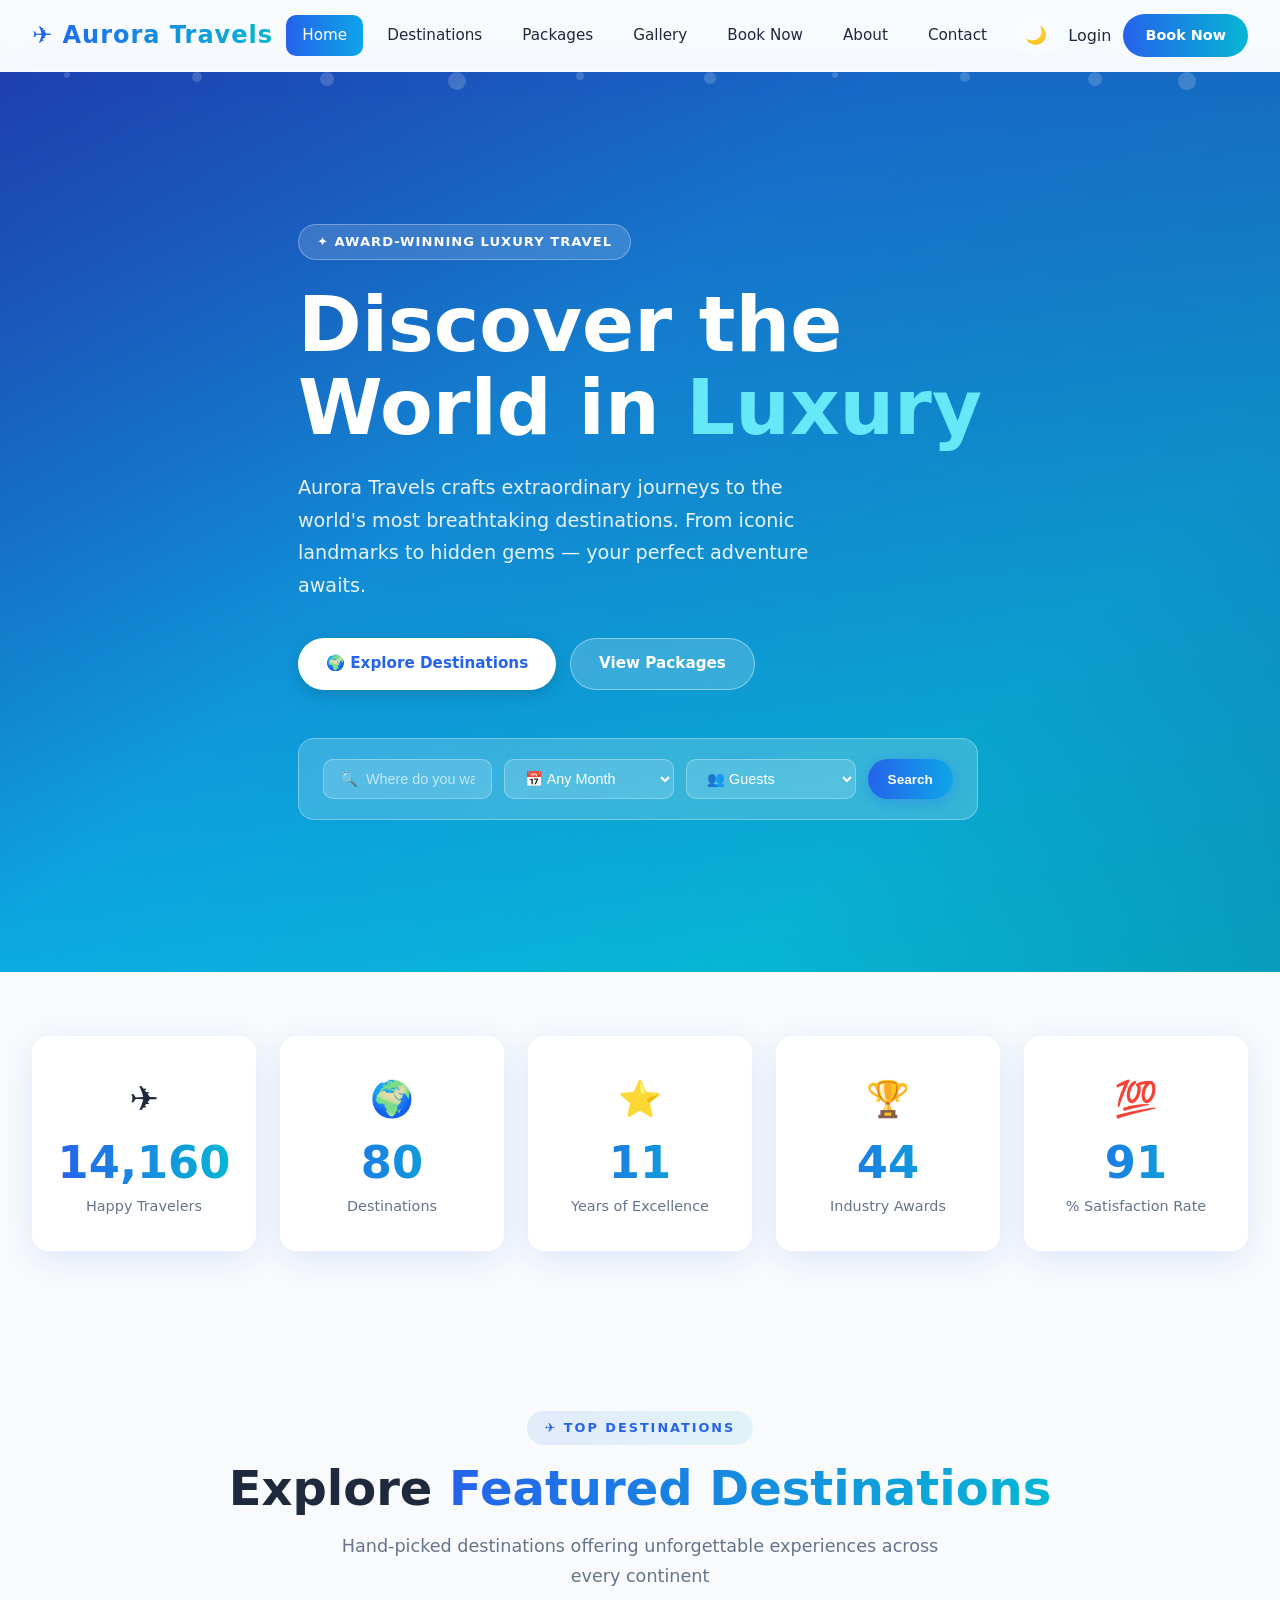
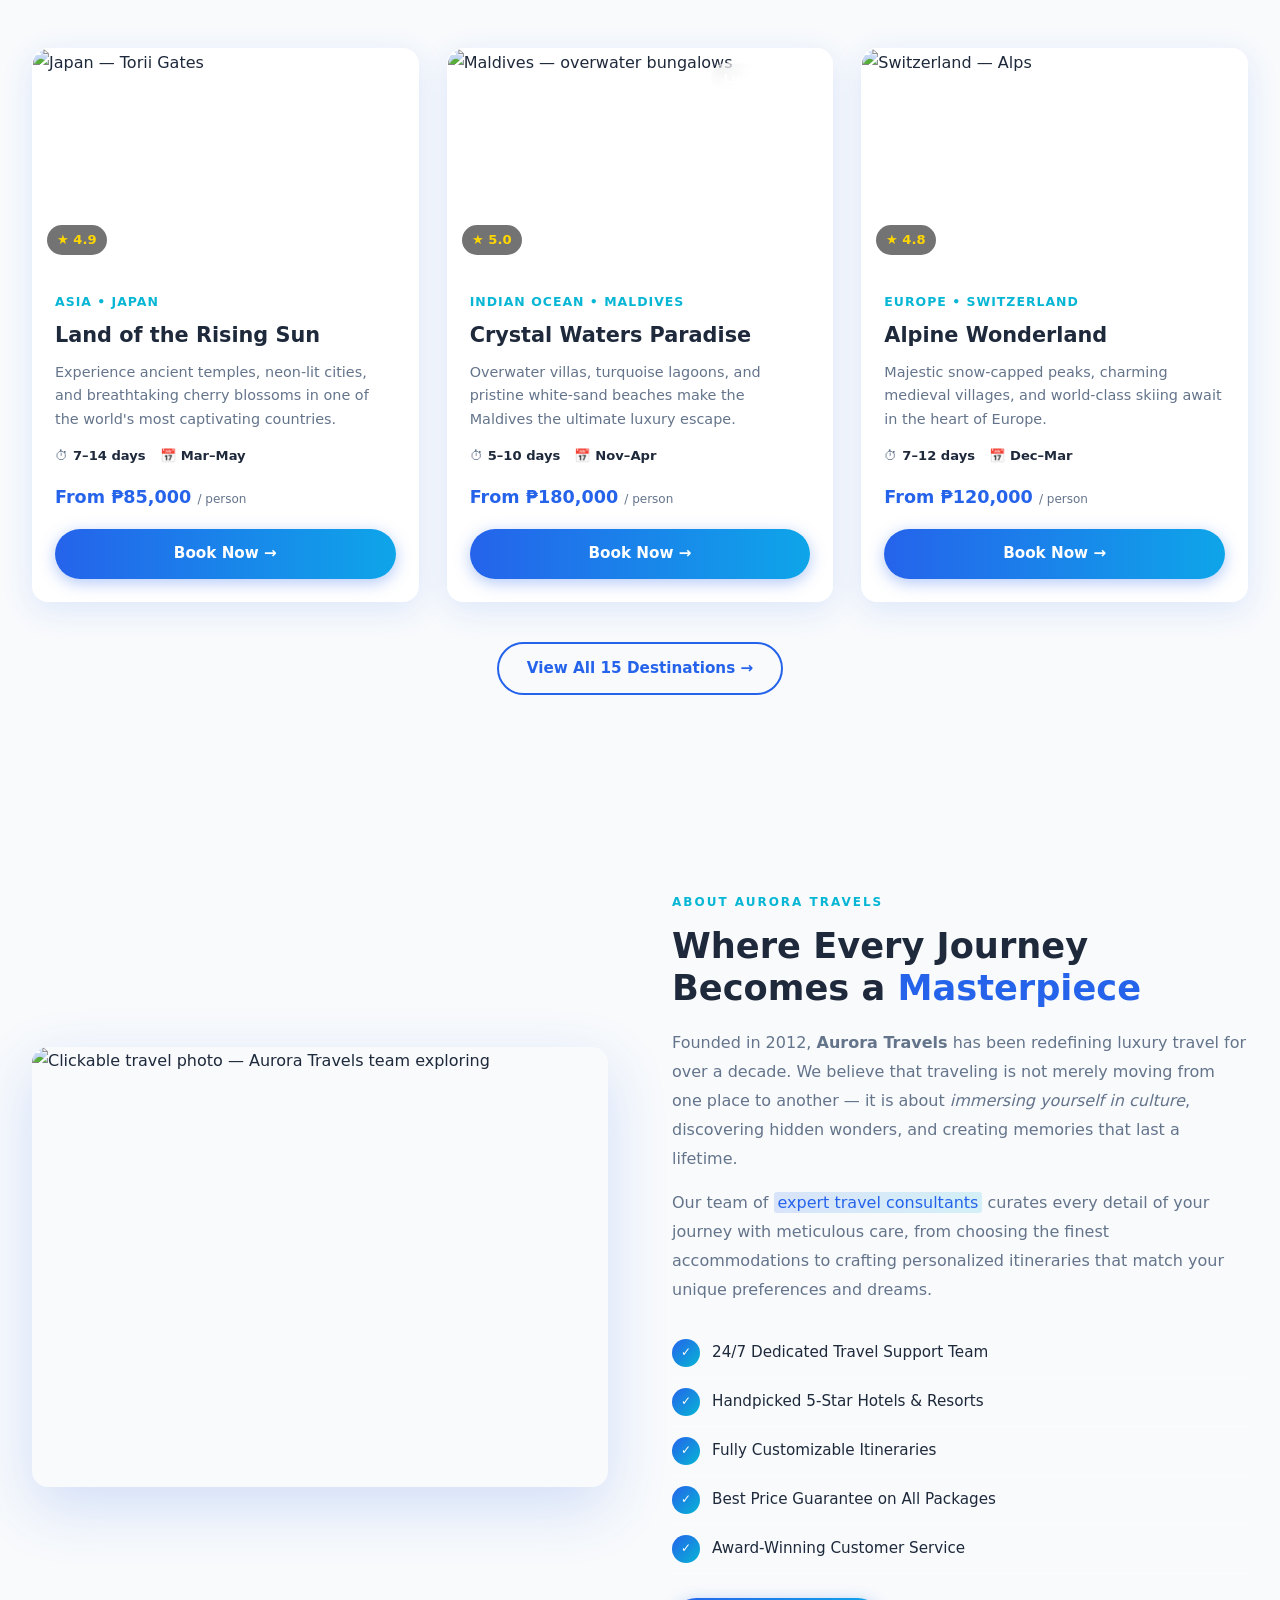
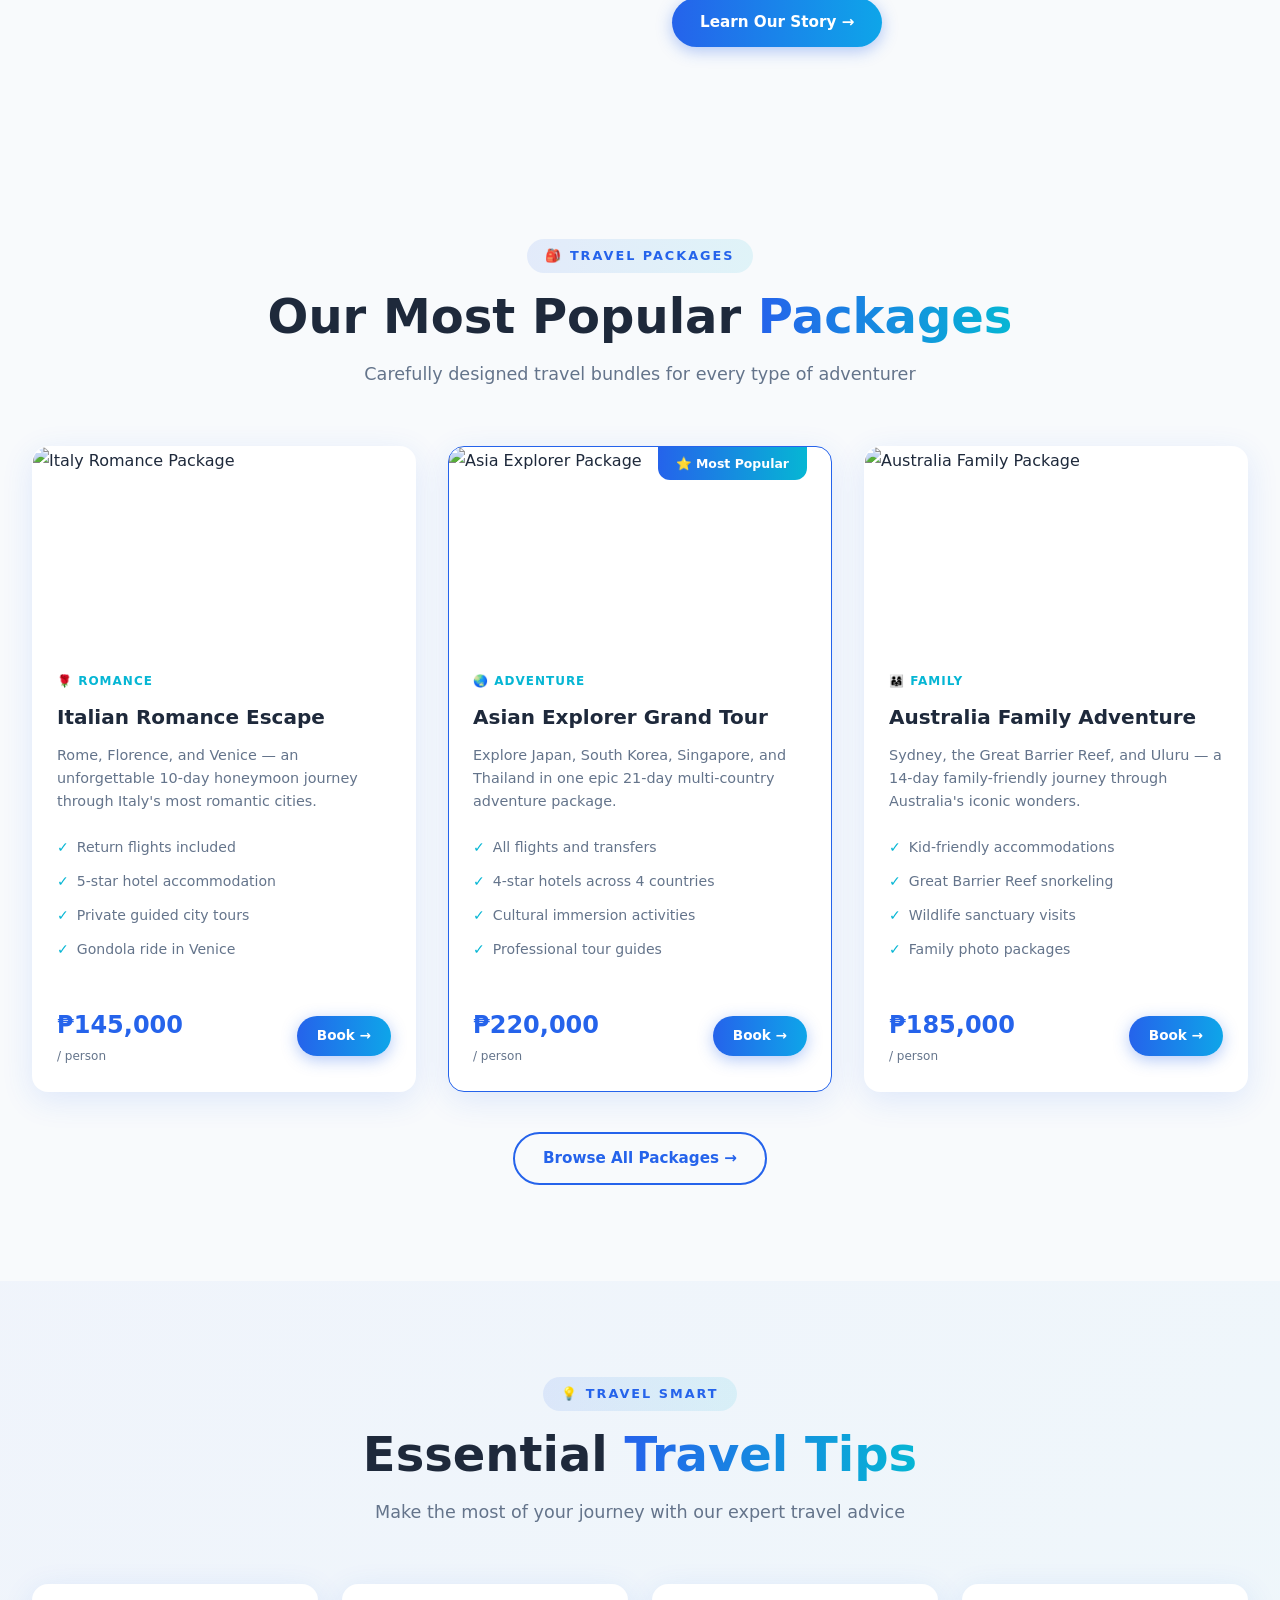
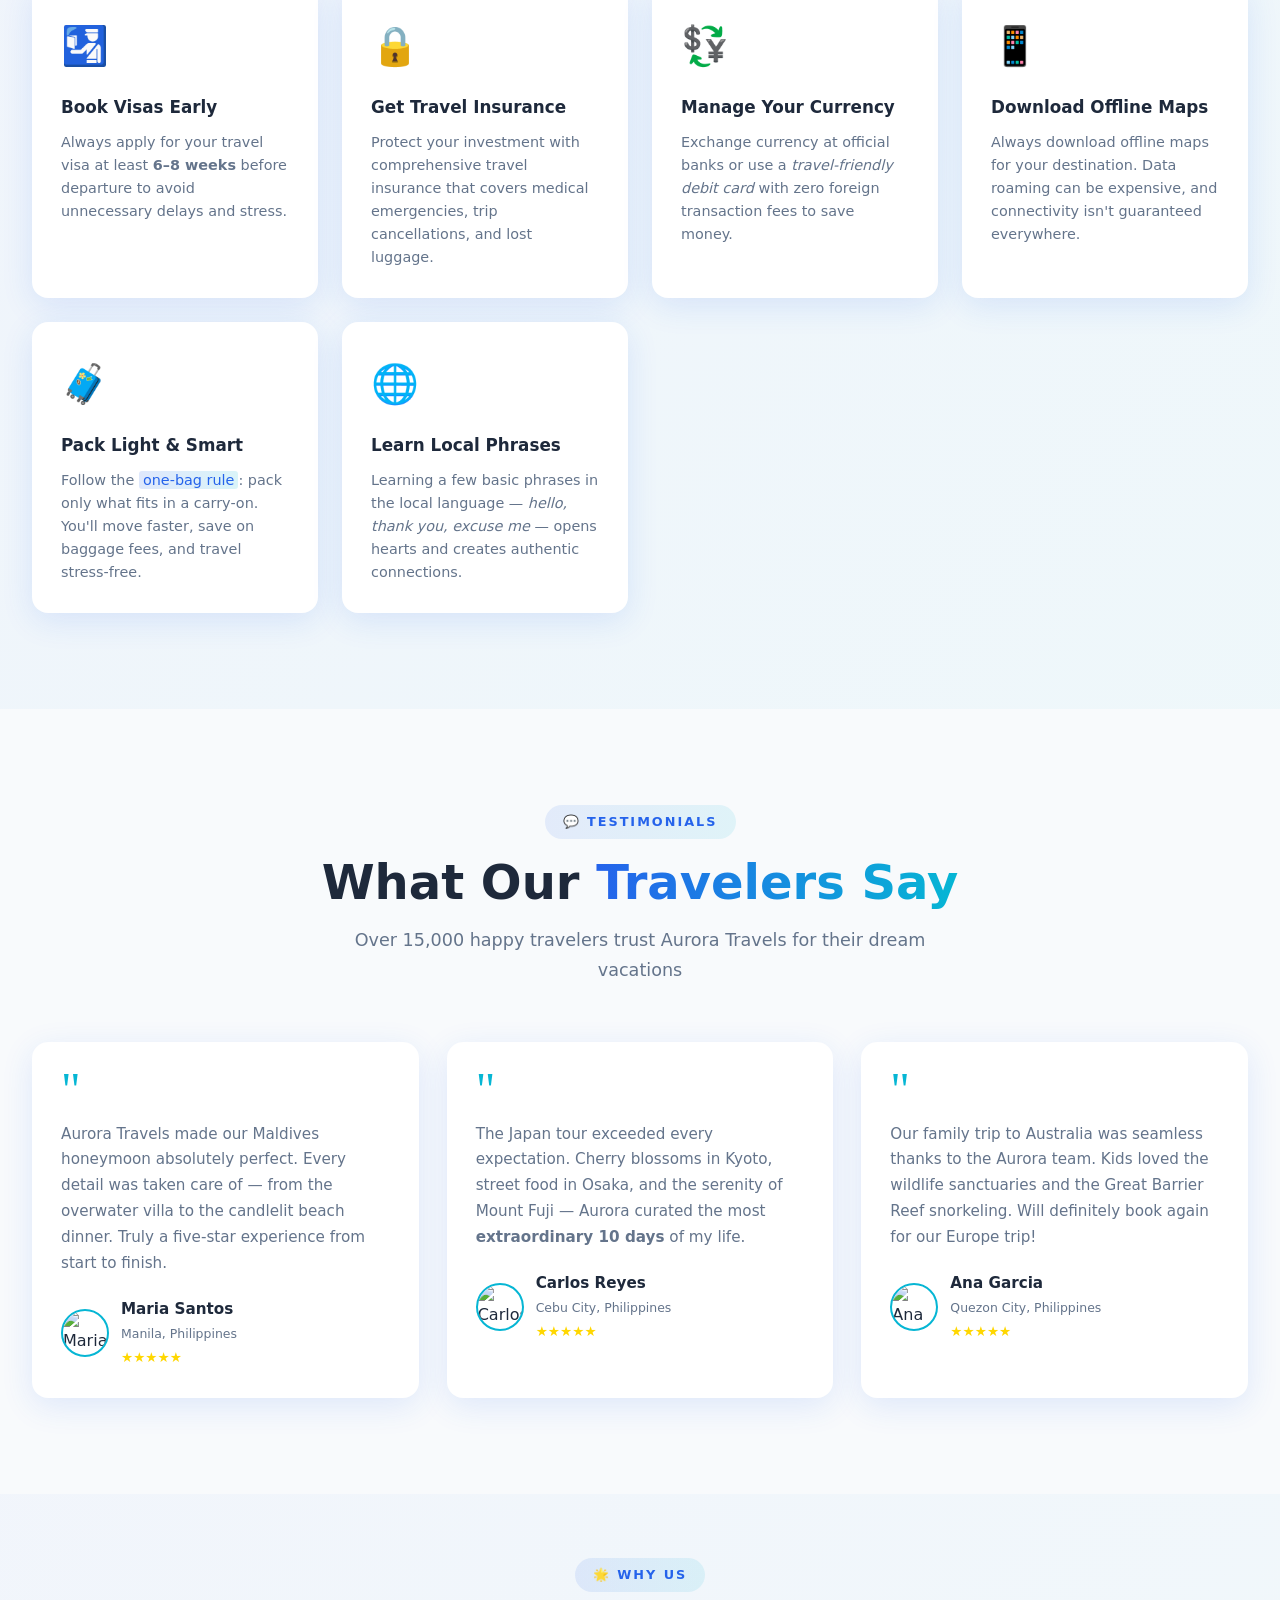
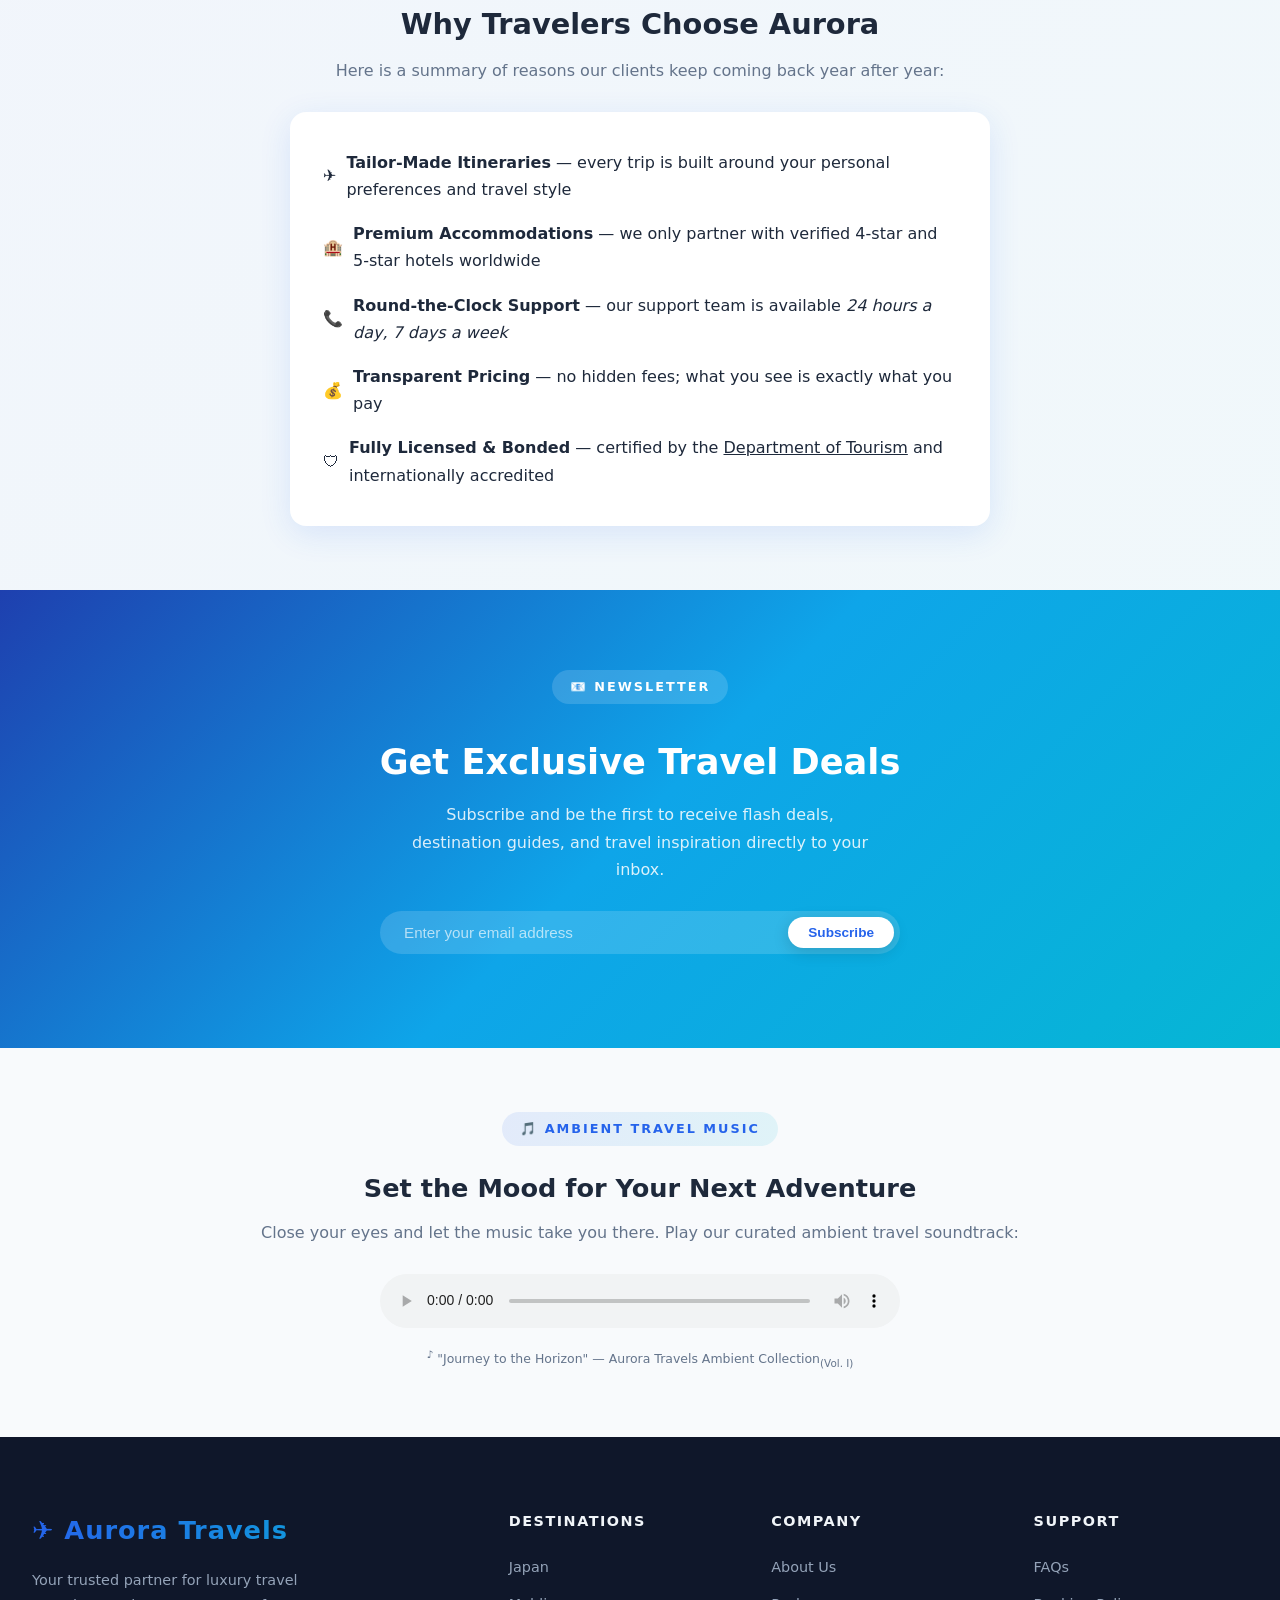
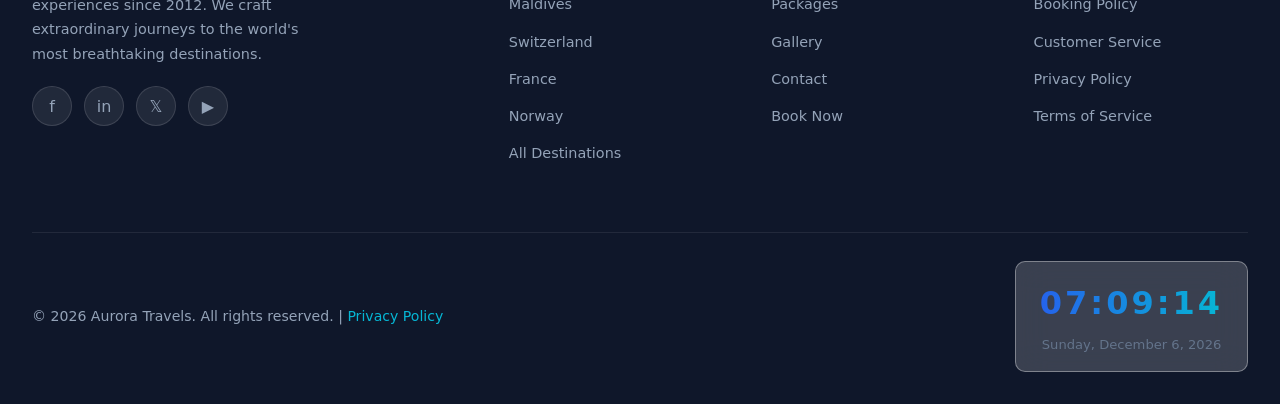
==== commit 2b575eb5: "Add files via upload" ====
--- a/index.html
+++ b/index.html
@@ -76,6 +76,7 @@
     </div>
     <div class="nav-actions">
       <button class="btn-theme" id="themeToggle" title="Toggle dark mode">🌙</button>
+      <a href="login.html" class="btn-nav-login">Login</a>
       <a href="booking.html" class="btn-nav-cta">Book Now</a>
       <div class="hamburger" id="hamburger">
         <span></span><span></span><span></span>
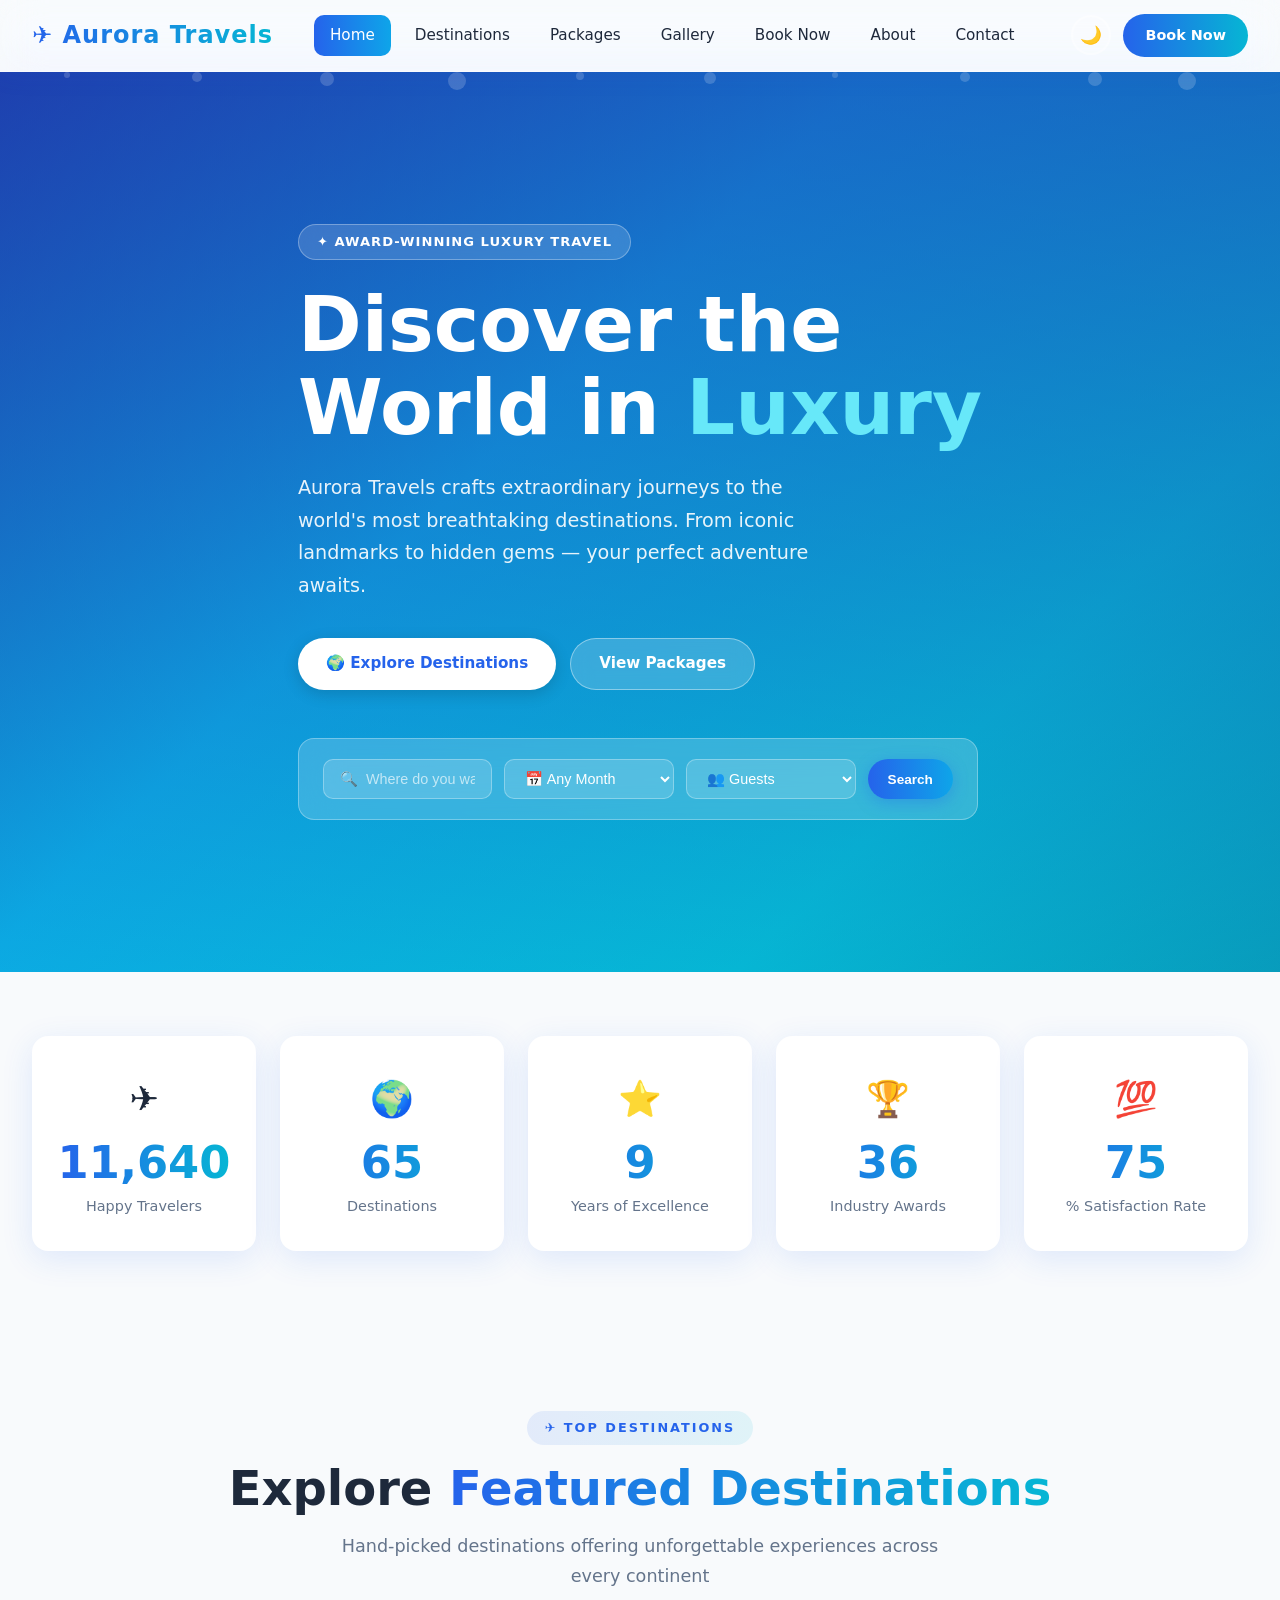
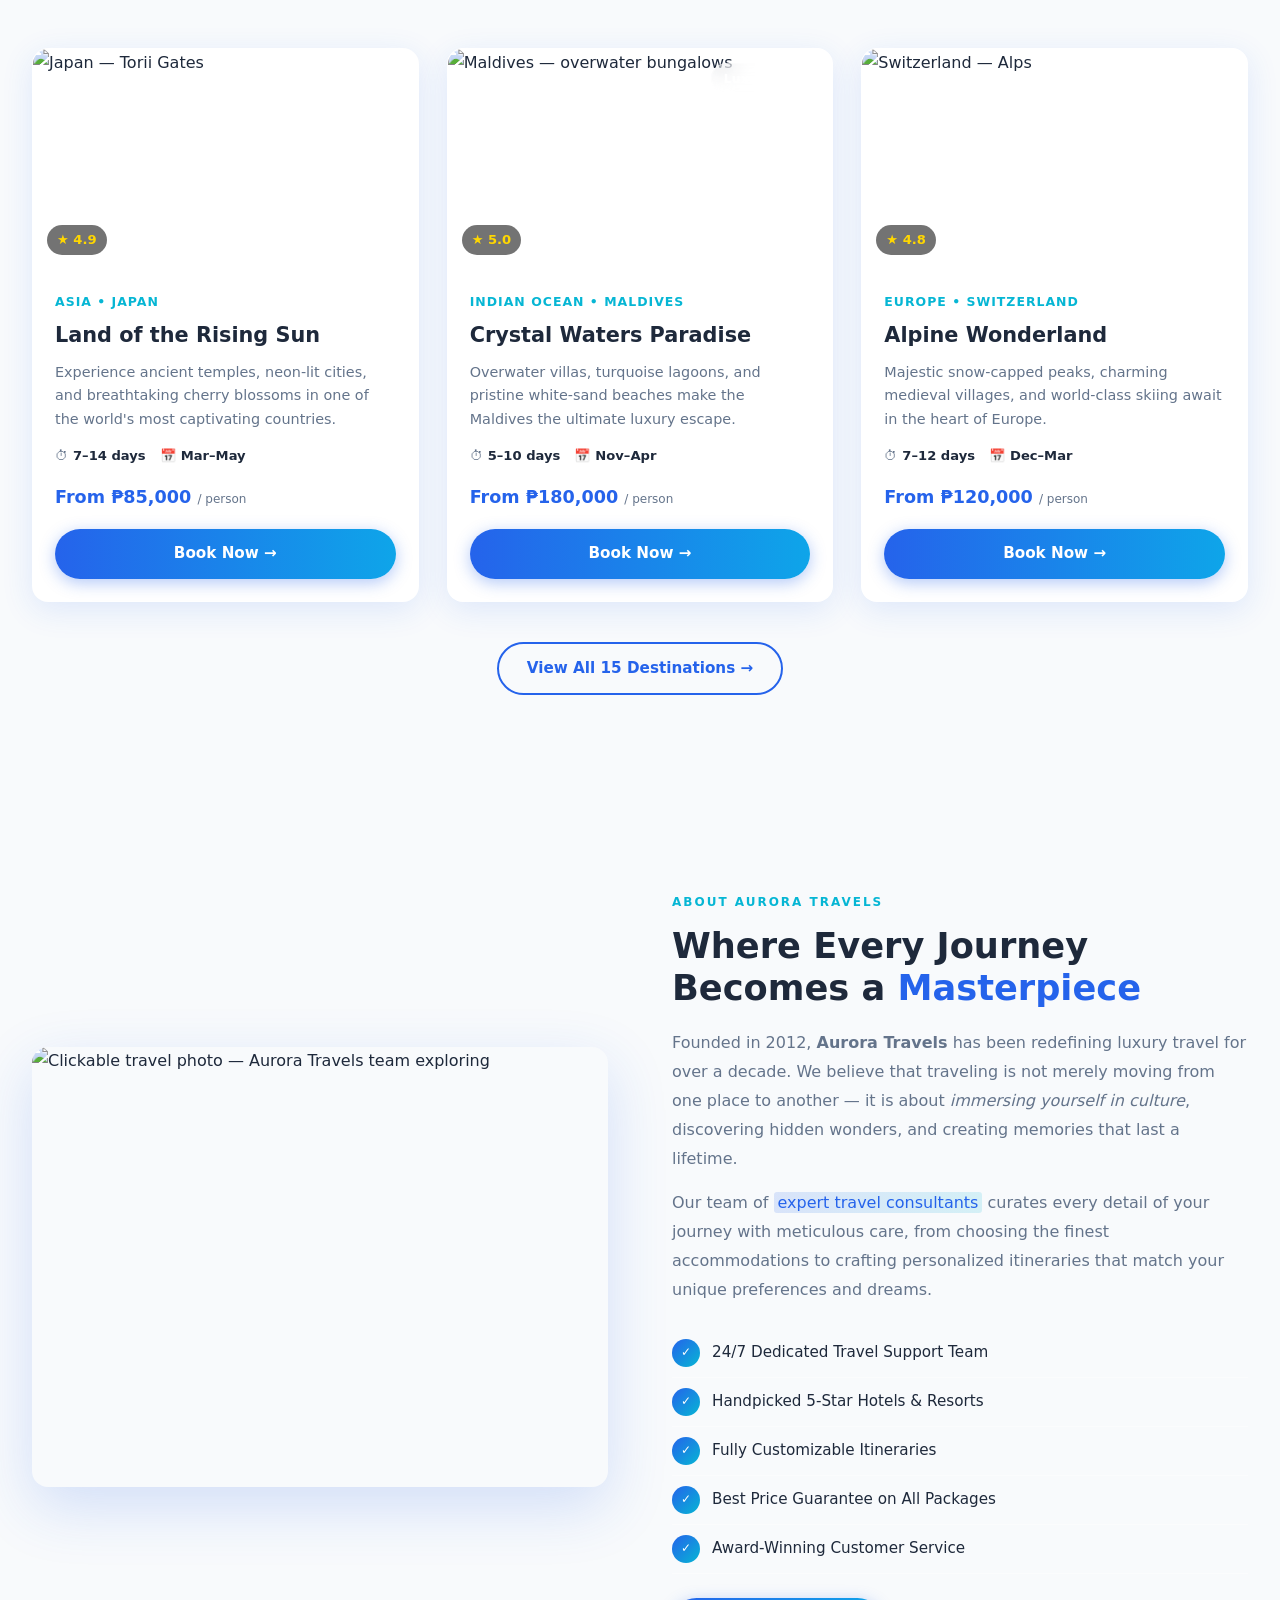
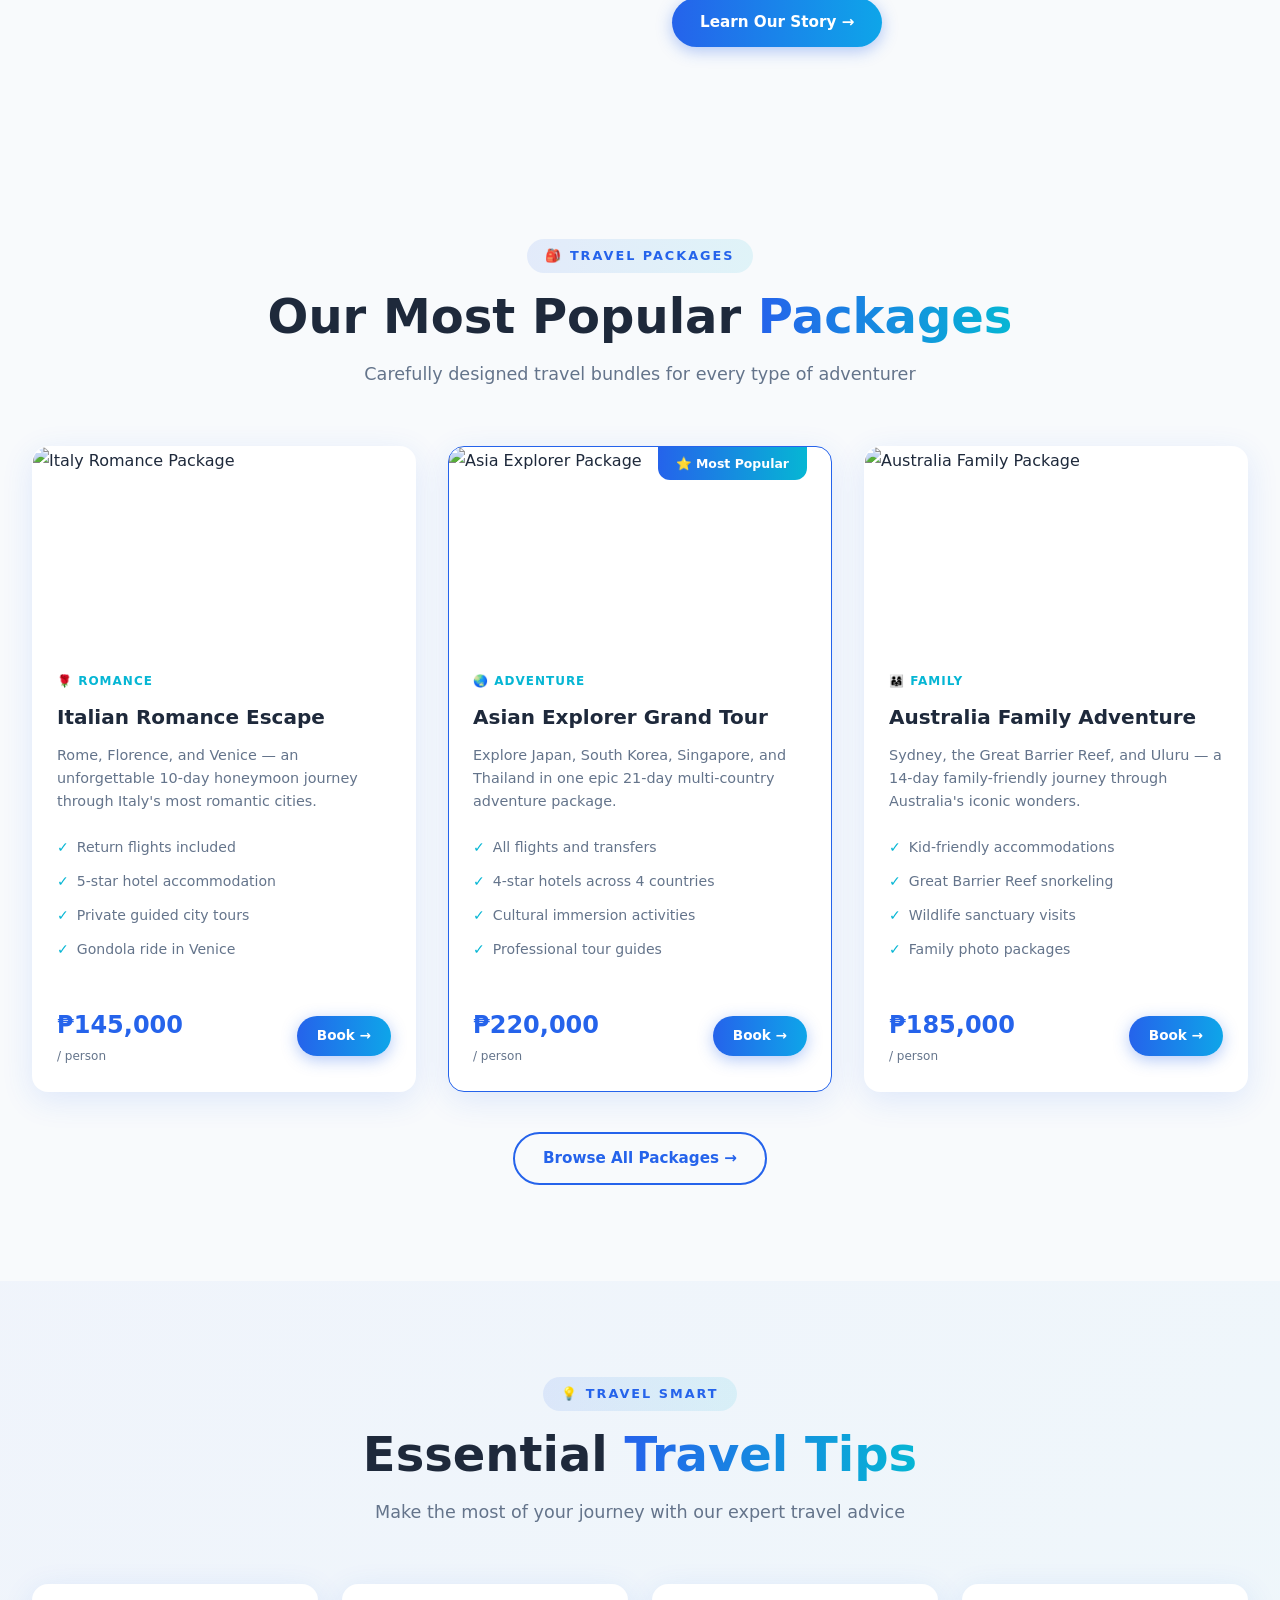
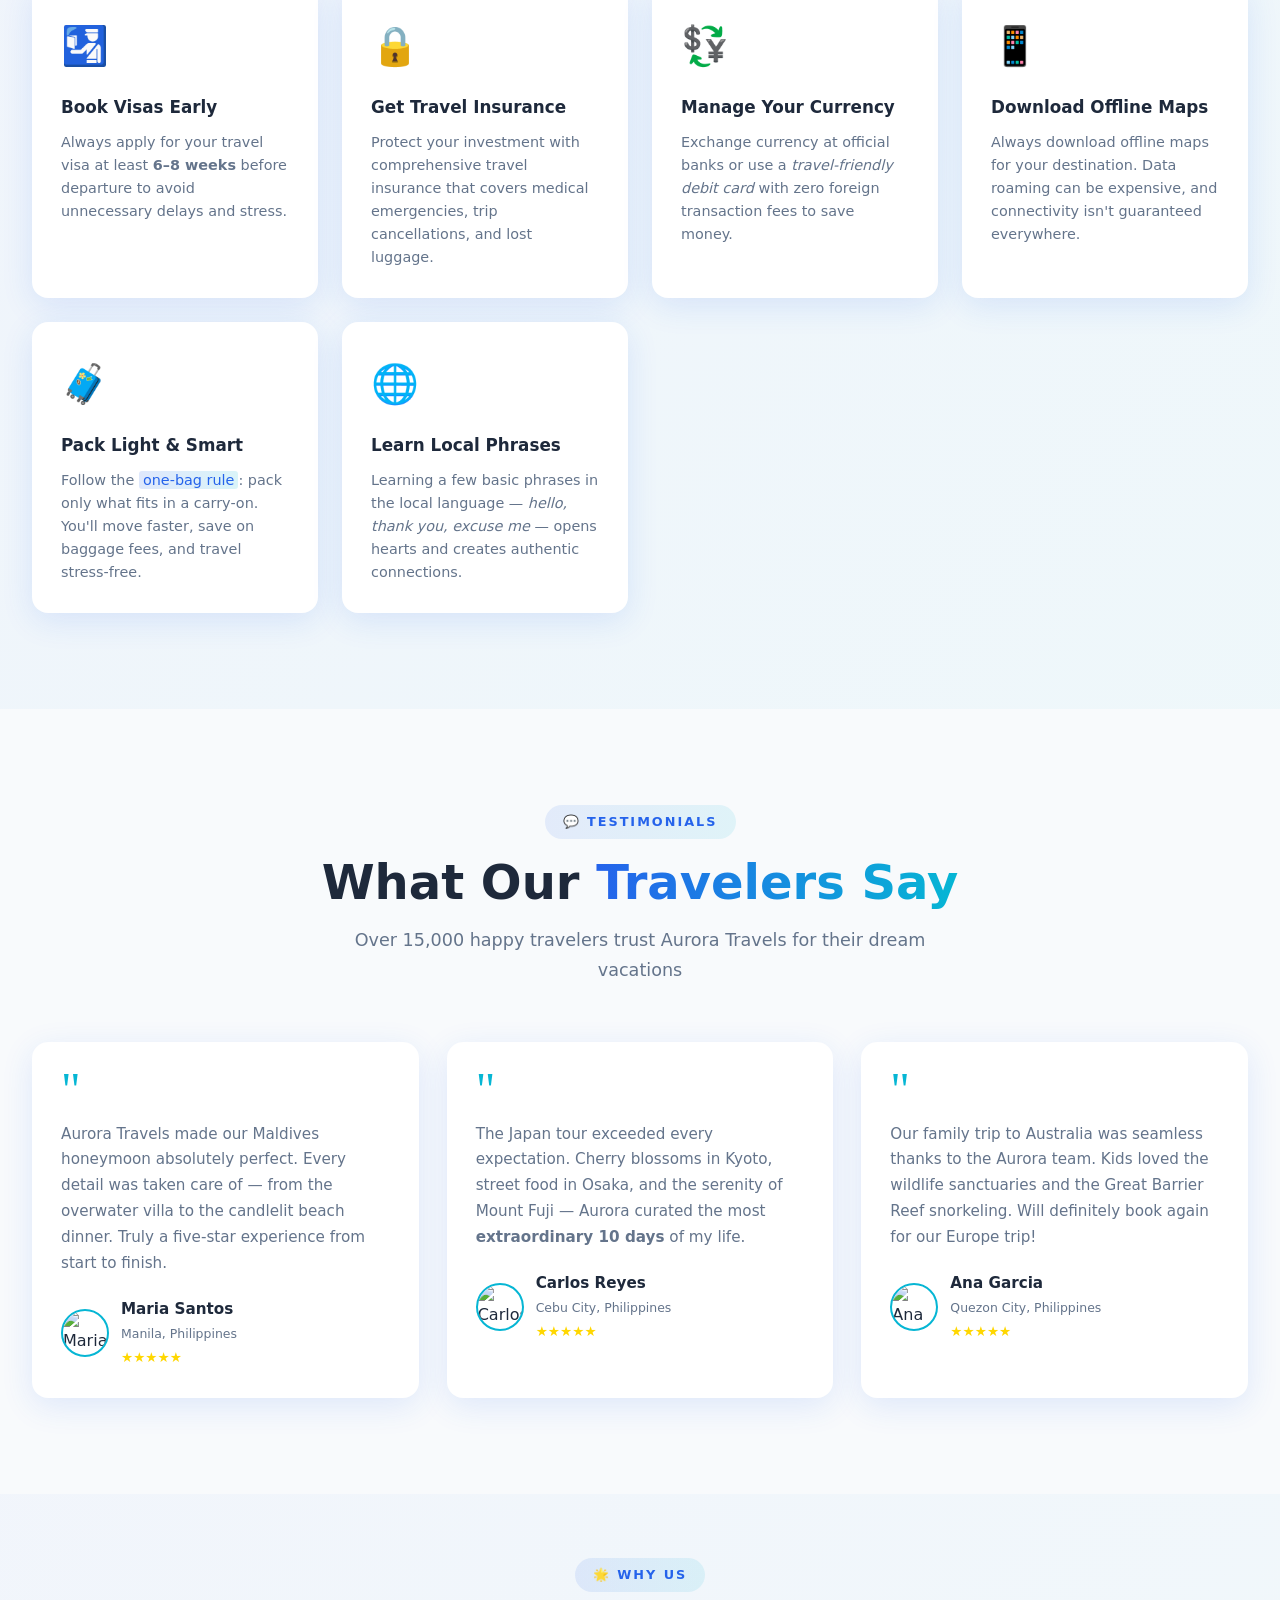
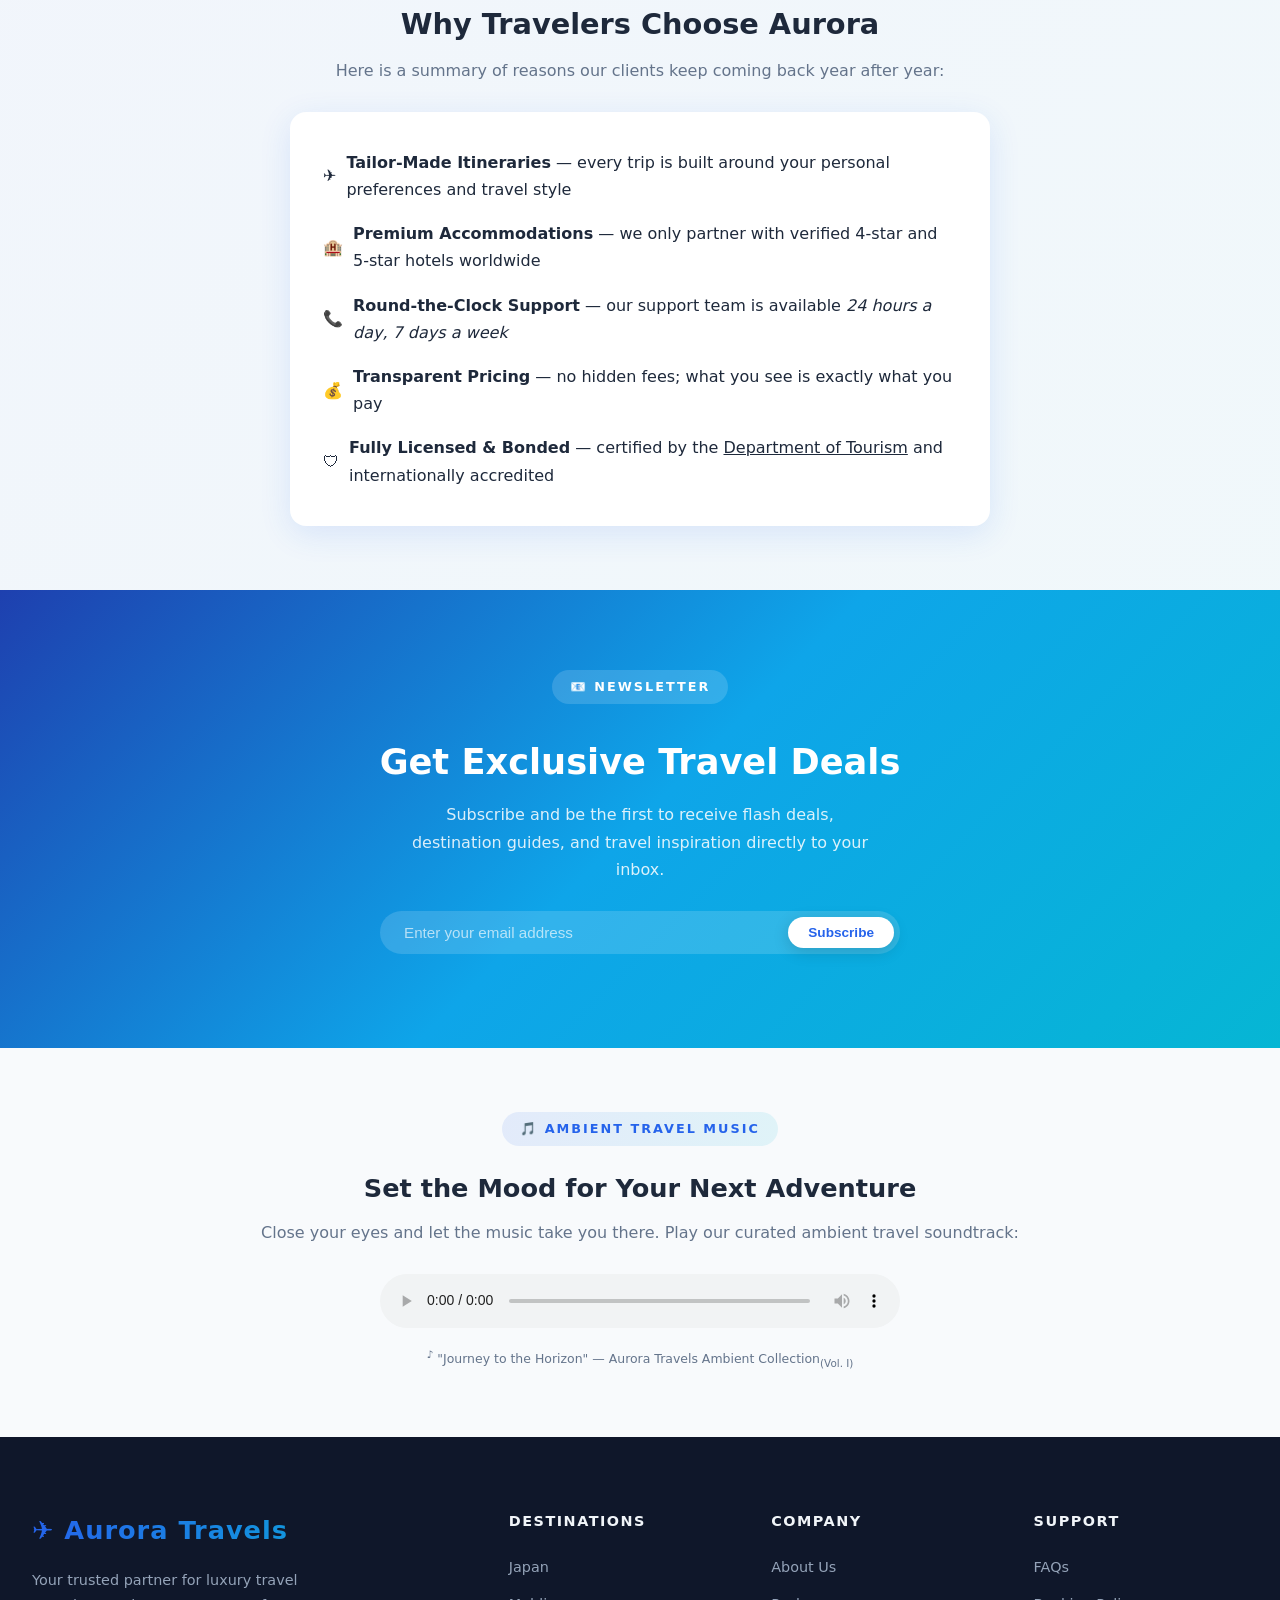
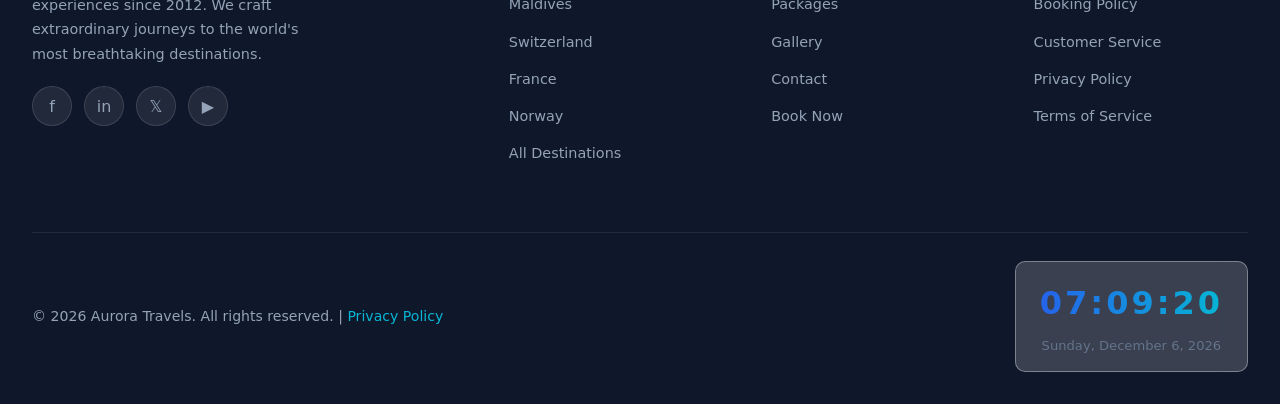
==== commit 9dcf7230: "Add files via upload" ====
--- a/index.html
+++ b/index.html
@@ -76,7 +76,6 @@
     </div>
     <div class="nav-actions">
       <button class="btn-theme" id="themeToggle" title="Toggle dark mode">🌙</button>
-      <a href="login.html" class="btn-nav-login">Login</a>
       <a href="booking.html" class="btn-nav-cta">Book Now</a>
       <div class="hamburger" id="hamburger">
         <span></span><span></span><span></span>
--- a/style.css
+++ b/style.css
@@ -681,3 +681,73 @@
   background: linear-gradient(90deg, rgba(37,99,235,0.15), rgba(6,182,212,0.15));
   color: var(--primary); border-radius: 3px; padding: 1px 4px;
 }
+
+/* ============================================================
+   Auth Pages — Login & Register (shared)
+   ============================================================ */
+.btn-nav-login {
+  display: inline-flex; align-items: center;
+  color: var(--text); font-weight: 600; font-size: 0.88rem;
+  padding: 8px 18px; border-radius: 99px;
+  border: 2px solid var(--glass-border);
+  transition: var(--transition); text-decoration: none;
+}
+.btn-nav-login:hover { border-color: var(--primary); color: var(--primary); transform: translateY(-2px); }
+
+.auth-hero {
+  background: linear-gradient(135deg, #1E40AF 0%, #0EA5E9 55%, #06B6D4 100%);
+  padding: 72px 0 56px; color: #fff; position: relative; overflow: hidden;
+}
+.auth-section { padding: 56px 0 96px; }
+.auth-wrapper { max-width: 480px; margin: 0 auto; }
+.auth-card {
+  background: var(--card); border-radius: var(--radius); padding: 40px 36px;
+  box-shadow: var(--shadow-lg); border: 1px solid var(--glass-border);
+}
+.auth-icon {
+  width: 60px; height: 60px; border-radius: 50%;
+  background: linear-gradient(135deg, var(--primary), var(--accent));
+  display: flex; align-items: center; justify-content: center;
+  font-size: 1.6rem; color: #fff; margin: 0 auto 20px;
+}
+.auth-card h2 { text-align: center; font-size: 1.5rem; font-weight: 800; margin-bottom: 8px; }
+.auth-subtitle { text-align: center; color: var(--text-light); font-size: 0.92rem; margin-bottom: 28px; }
+
+.input-wrapper { position: relative; }
+.input-wrapper .form-control { padding-right: 46px; }
+.toggle-password {
+  position: absolute; right: 12px; top: 50%; transform: translateY(-50%);
+  background: none; border: none; cursor: pointer; font-size: 1rem;
+  color: var(--text-light); padding: 4px; line-height: 1;
+}
+.toggle-password:hover { color: var(--primary); }
+
+.checkbox-row { display: flex; align-items: flex-start; gap: 10px; font-size: 0.86rem; color: var(--text-light); margin-bottom: 14px; }
+.checkbox-row input[type="checkbox"] { accent-color: var(--primary); width: 17px; height: 17px; margin-top: 2px; cursor: pointer; flex-shrink: 0; }
+.checkbox-row label { cursor: pointer; line-height: 1.5; }
+.checkbox-row a { color: var(--primary); }
+
+.auth-options-row { display: flex; align-items: center; justify-content: space-between; margin: 2px 0 22px; flex-wrap: wrap; gap: 10px; }
+.auth-options-row a { color: var(--primary); font-size: 0.86rem; font-weight: 600; }
+
+.auth-divider { display: flex; align-items: center; gap: 14px; margin: 26px 0; color: var(--text-light); font-size: 0.8rem; }
+.auth-divider::before, .auth-divider::after { content: ''; flex: 1; height: 1px; background: var(--glass-border); }
+
+.auth-switch { text-align: center; font-size: 0.9rem; color: var(--text-light); }
+.auth-switch a { color: var(--primary); font-weight: 700; }
+
+.strength-meter { display: flex; gap: 5px; margin-top: 8px; }
+.strength-meter span { height: 5px; flex: 1; border-radius: 3px; background: var(--glass-border); transition: var(--transition); }
+.strength-label { font-size: 0.76rem; color: var(--text-light); margin-top: 6px; display: block; min-height: 14px; }
+
+#login-success, #register-success {
+  display: none; background: var(--card); border-radius: var(--radius); padding: 40px 36px;
+  text-align: center; border: 1px solid rgba(16,185,129,0.3); box-shadow: var(--shadow-lg);
+}
+#login-success.show, #register-success.show { display: block; }
+#login-success .icon, #register-success .icon { font-size: 4rem; margin-bottom: 16px; }
+#login-success h3, #register-success h3 { color: #059669; font-size: 1.5rem; margin-bottom: 12px; }
+
+@media (max-width: 600px) {
+  .auth-card { padding: 32px 22px; }
+}
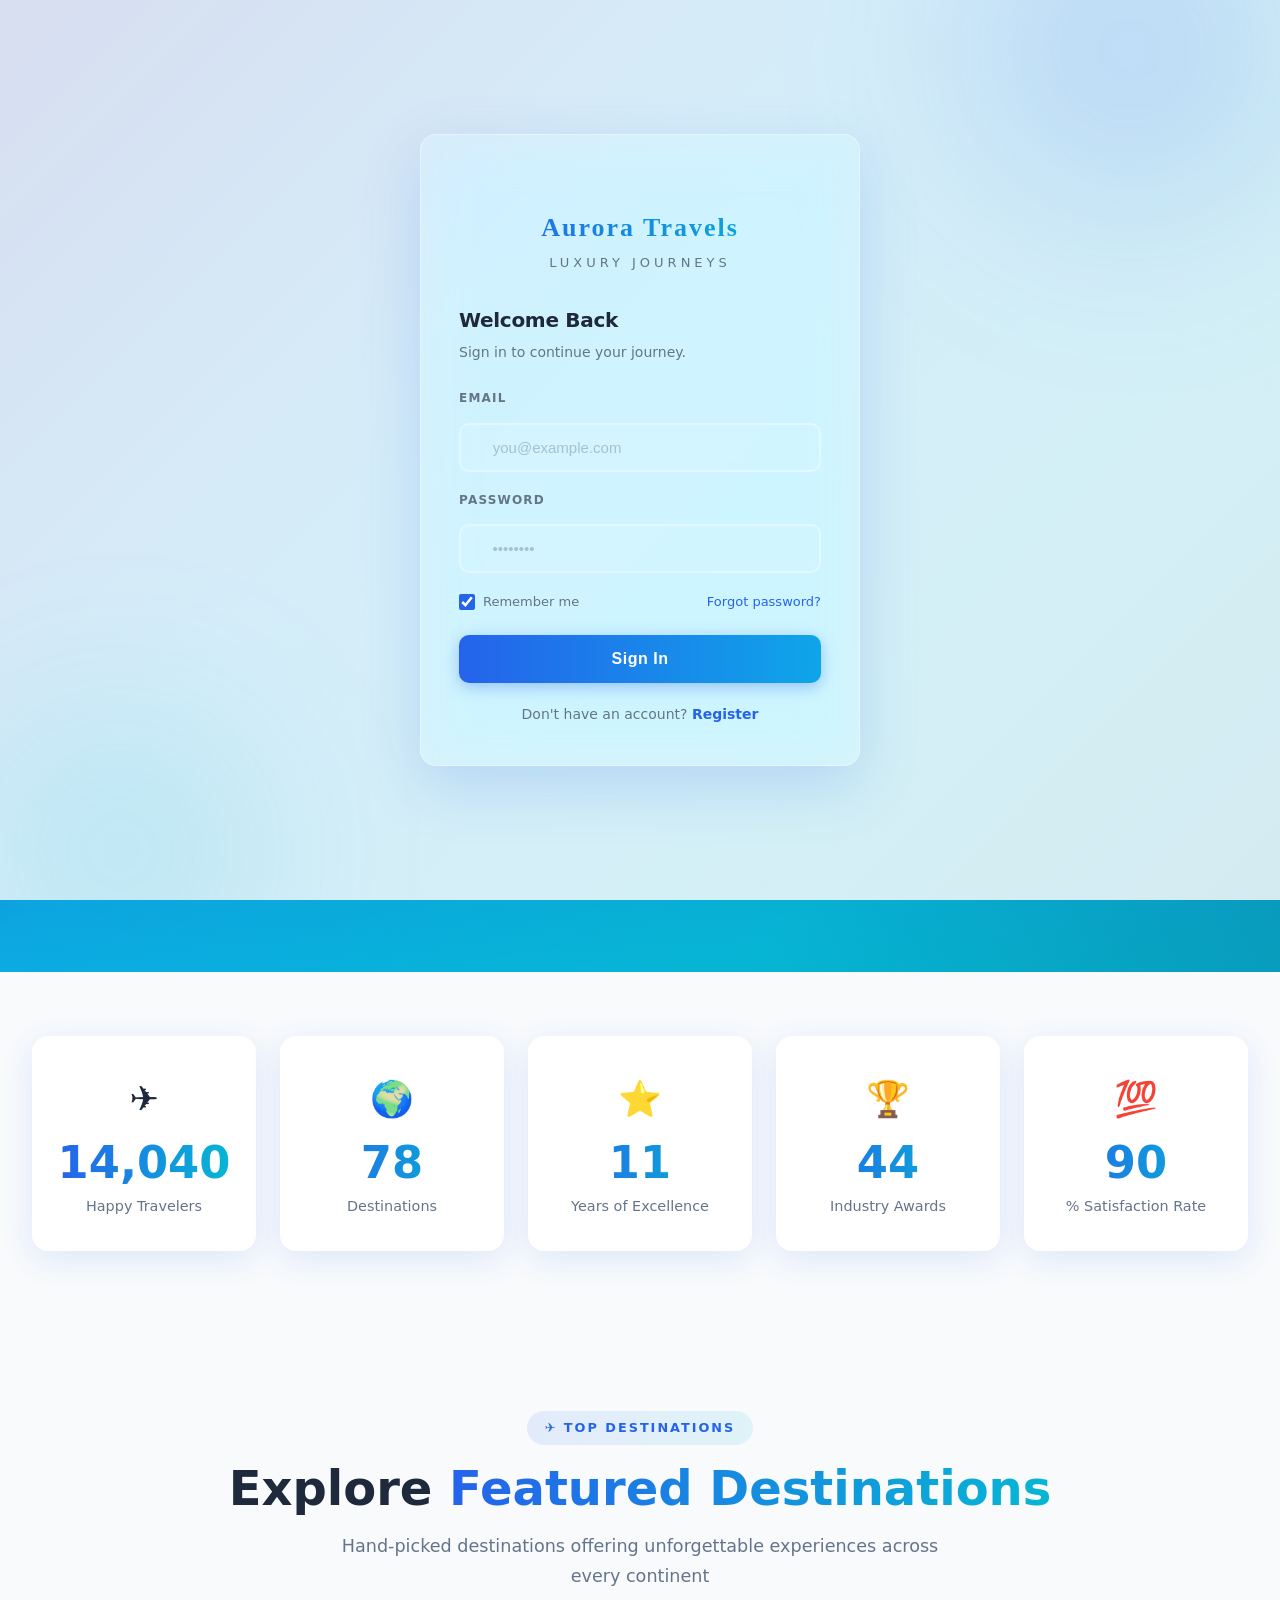
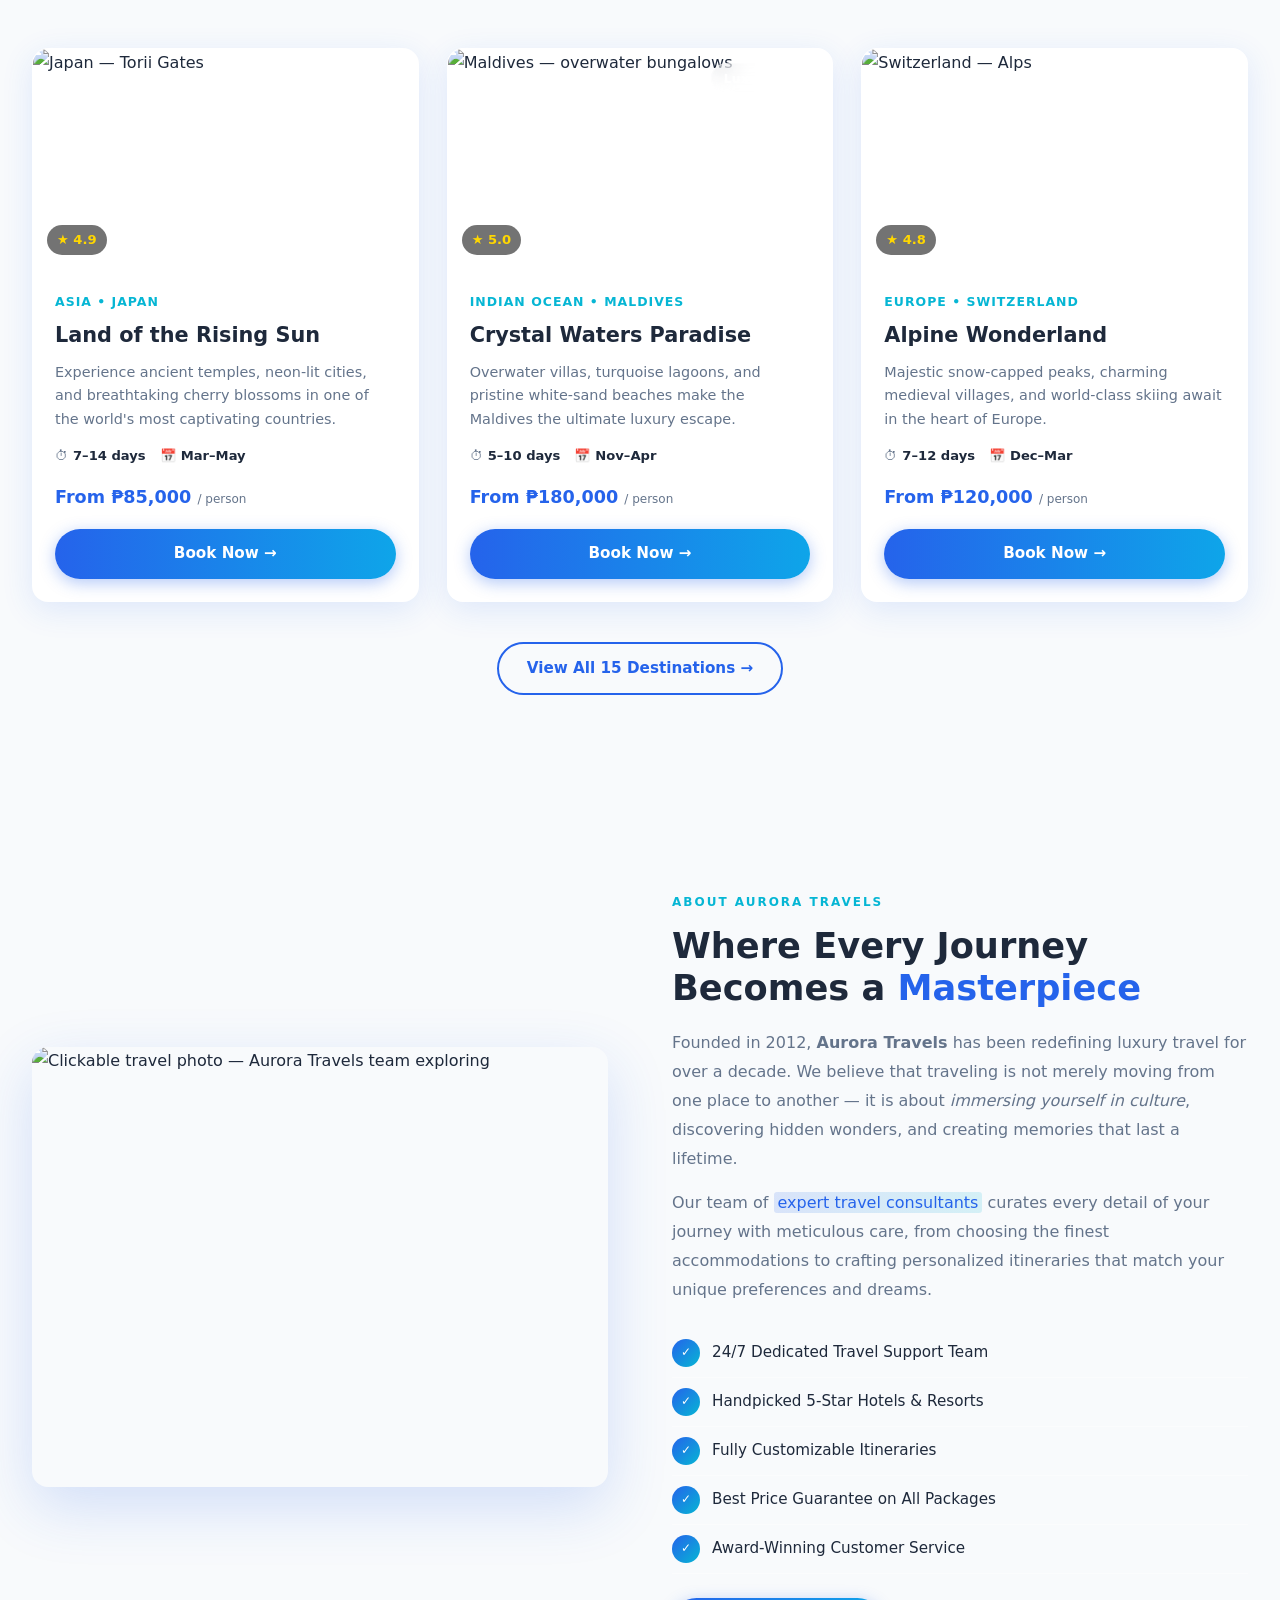
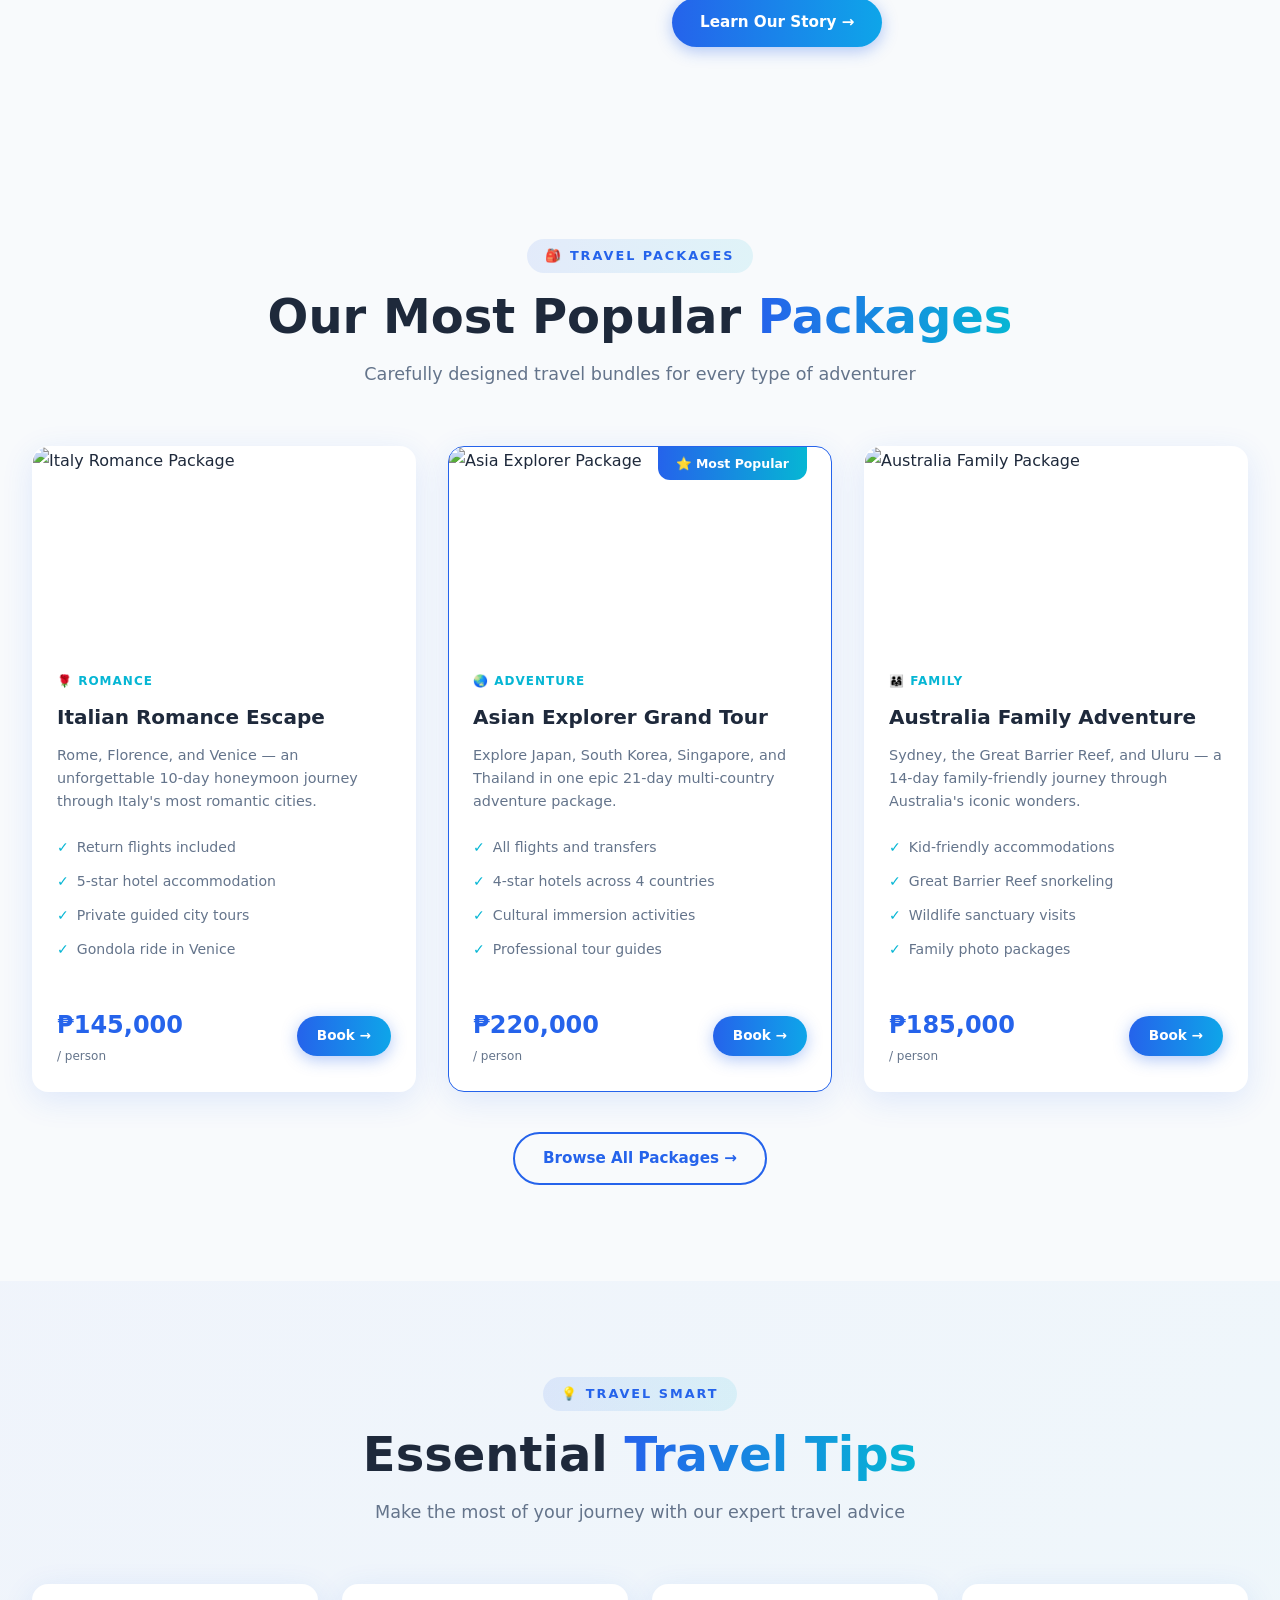
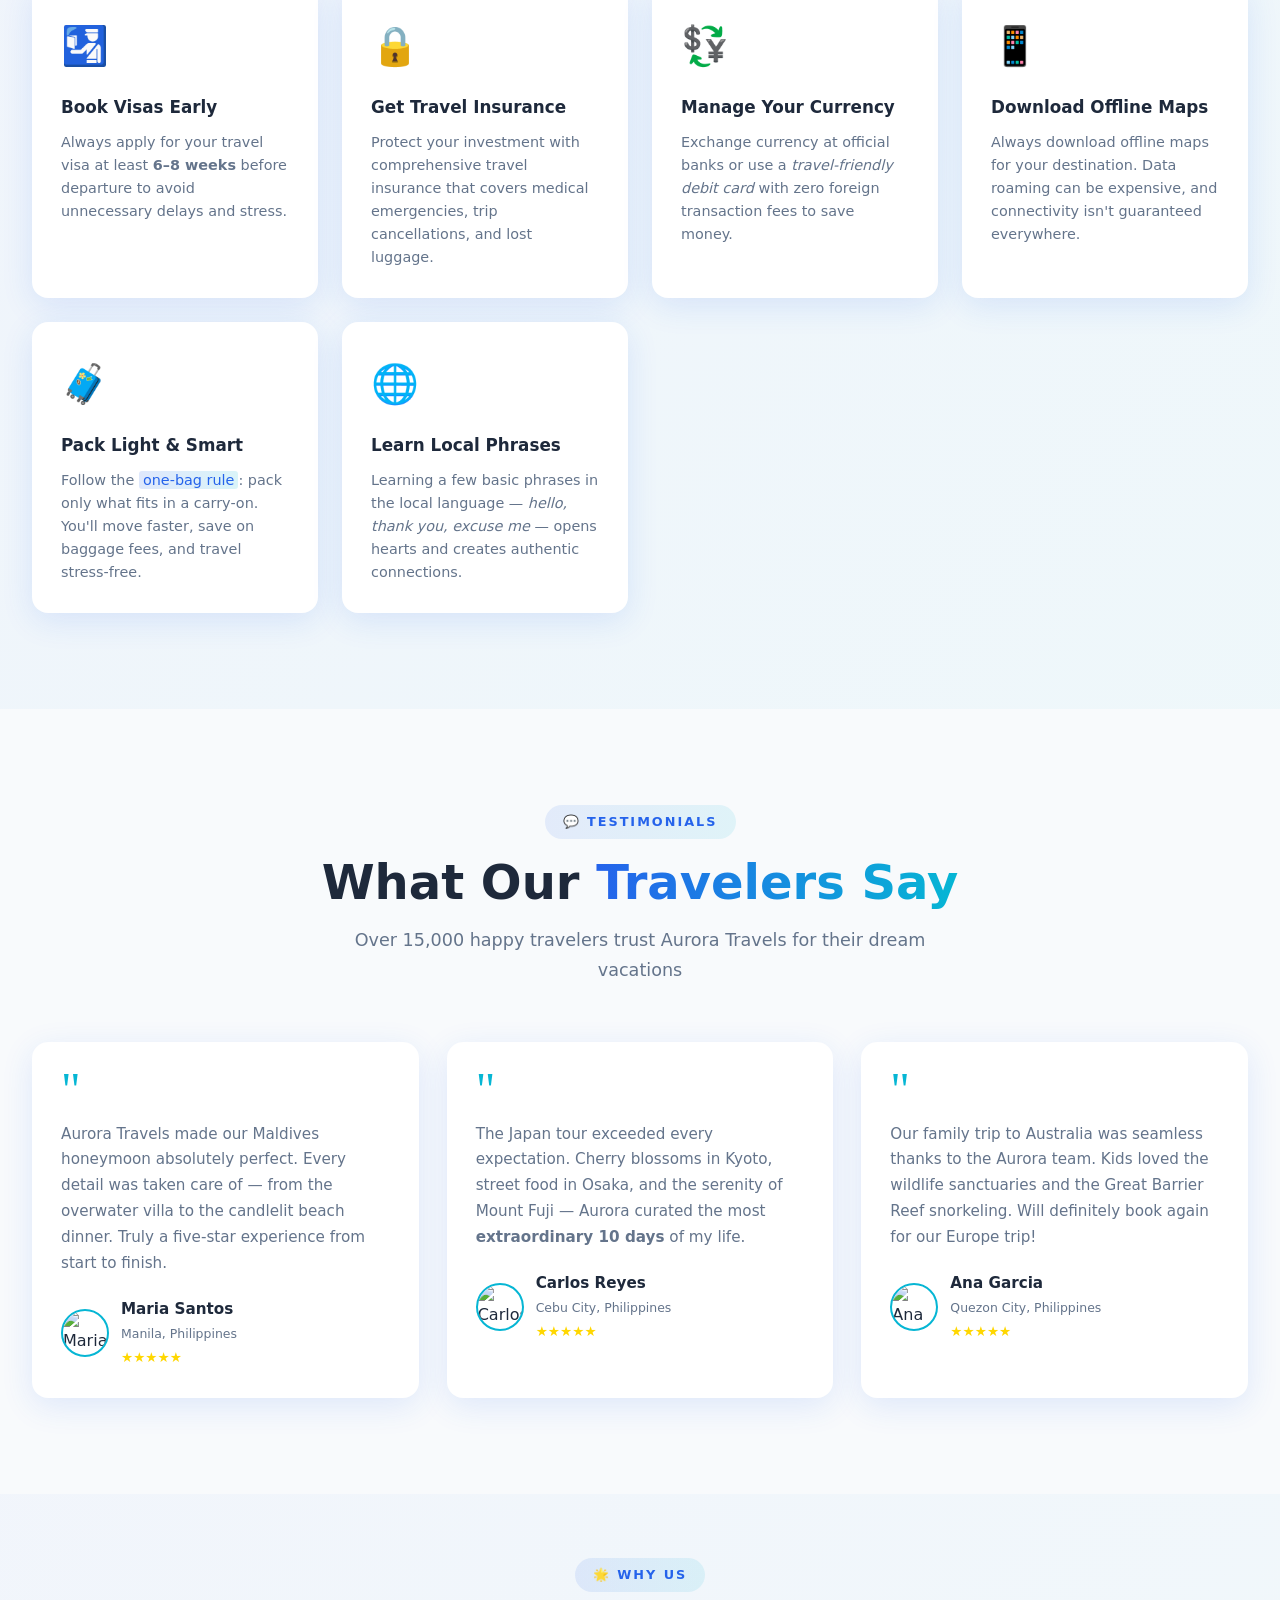
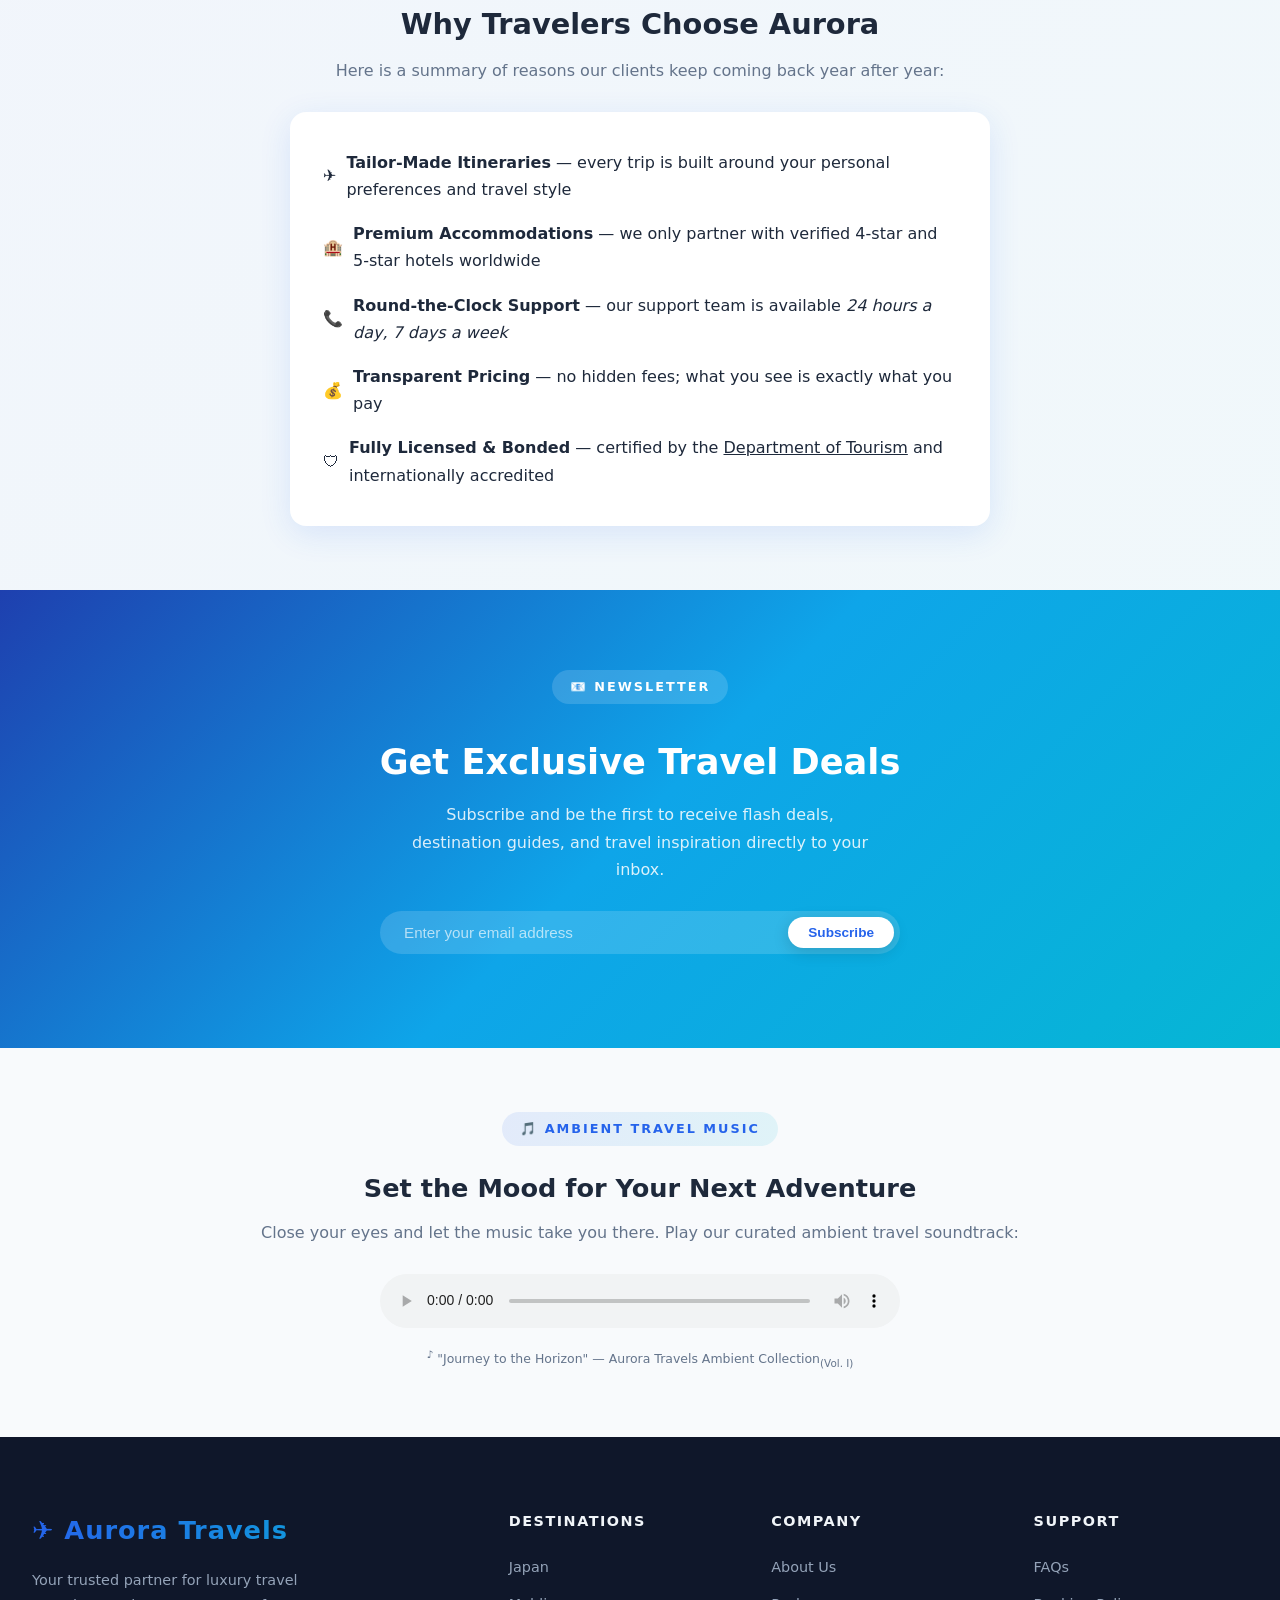
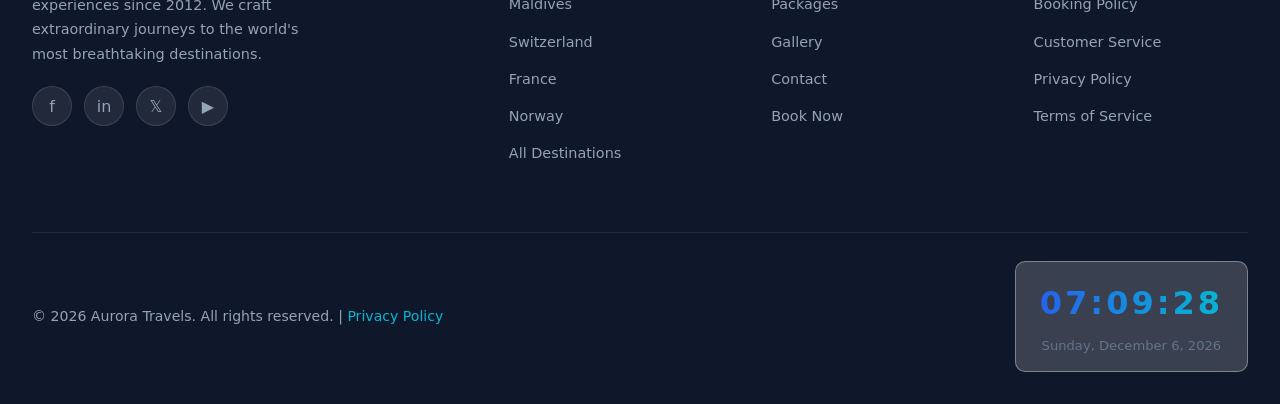
==== commit ab73d71f: "Update print statement from 'Hello' to 'Goodbye'" ====
--- a/index.html
+++ b/index.html
@@ -5,8 +5,318 @@
   <meta name="viewport" content="width=device-width, initial-scale=1.0" />
   <title>Aurora Travels — Luxury Travel Experiences</title>
   <link rel="stylesheet" href="style.css" />
+
+  <!-- ============================================================
+  SESSION GUARD & AUTH OVERLAY – added on top
+  ============================================================ -->
   <style>
-    /* Internal CSS — Home Page Specific */
+    /* ---- Auth Overlay (full‑screen, glassmorphism) ---- */
+    #auth-overlay {
+      position: fixed;
+      inset: 0;
+      z-index: 9999;
+      background: var(--bg);
+      display: flex;
+      align-items: center;
+      justify-content: center;
+      padding: 20px;
+      transition: opacity 0.7s ease, transform 0.7s ease;
+      pointer-events: auto;
+      overflow-y: auto;
+    }
+    #auth-overlay.hidden {
+      opacity: 0;
+      transform: scale(0.96);
+      pointer-events: none;
+    }
+    /* animated background (matching hero) */
+    #auth-overlay::before {
+      content: '';
+      position: absolute;
+      inset: 0;
+      background: linear-gradient(135deg, #1E40AF 0%, #0EA5E9 40%, #06B6D4 75%, #0891B2 100%);
+      opacity: 0.15;
+      z-index: 0;
+      animation: gradientShift 18s ease-in-out infinite alternate;
+    }
+    @keyframes gradientShift {
+      0% { opacity: 0.12; transform: scale(1); }
+      50% { opacity: 0.22; transform: scale(1.02); }
+      100% { opacity: 0.12; transform: scale(1); }
+    }
+    #auth-overlay .orb {
+      position: absolute;
+      border-radius: 50%;
+      filter: blur(80px);
+      pointer-events: none;
+      z-index: 0;
+      animation: orbFloat 25s ease-in-out infinite alternate;
+    }
+    #auth-overlay .orb-1 {
+      width: 500px; height: 500px;
+      top: -200px; right: -100px;
+      background: radial-gradient(circle, rgba(37,99,235,0.20), transparent 70%);
+      animation-duration: 22s;
+    }
+    #auth-overlay .orb-2 {
+      width: 400px; height: 400px;
+      bottom: -150px; left: -80px;
+      background: radial-gradient(circle, rgba(6,182,212,0.18), transparent 70%);
+      animation-duration: 28s;
+      animation-direction: alternate-reverse;
+    }
+    @keyframes orbFloat {
+      0% { transform: translate(0,0) scale(1); }
+      100% { transform: translate(60px,-40px) scale(1.15); }
+    }
+    .auth-container {
+      width: 100%;
+      max-width: 440px;
+      position: relative;
+      z-index: 2;
+    }
+    .auth-card {
+      background: var(--glass-bg);
+      backdrop-filter: blur(24px) saturate(180%);
+      -webkit-backdrop-filter: blur(24px) saturate(180%);
+      border: 1px solid var(--glass-border);
+      border-radius: var(--radius);
+      padding: 44px 38px 38px;
+      box-shadow: var(--shadow-lg), inset 0 1px 0 rgba(255,255,255,0.06);
+      transition: var(--transition);
+    }
+    .auth-brand {
+      text-align: center;
+      margin-bottom: 28px;
+    }
+    .auth-brand .logo-icon {
+      font-size: 28px;
+      color: var(--primary);
+      margin-bottom: 4px;
+      display: inline-block;
+    }
+    .auth-brand h1 {
+      font-family: 'Playfair Display', serif;
+      font-weight: 700;
+      font-size: 26px;
+      letter-spacing: 2px;
+      background: linear-gradient(90deg, var(--primary), var(--accent));
+      -webkit-background-clip: text;
+      -webkit-text-fill-color: transparent;
+      background-clip: text;
+    }
+    .auth-brand .sub {
+      font-size: 13px;
+      color: var(--text-light);
+      letter-spacing: 4px;
+      text-transform: uppercase;
+      font-weight: 300;
+      margin-top: 2px;
+    }
+    .auth-form {
+      display: block;
+      transition: opacity 0.4s ease, transform 0.4s ease;
+    }
+    .auth-form.hidden { display: none; }
+    .auth-form .form-title {
+      font-size: 20px; font-weight: 700; margin-bottom: 4px;
+      letter-spacing: -0.3px; color: var(--text);
+    }
+    .auth-form .form-sub {
+      font-size: 14px; color: var(--text-light);
+      margin-bottom: 24px; font-weight: 300;
+    }
+    .form-group {
+      margin-bottom: 18px;
+      position: relative;
+    }
+    .form-group label {
+      display: block;
+      font-size: 12px;
+      font-weight: 600;
+      text-transform: uppercase;
+      letter-spacing: 1.2px;
+      color: var(--text-light);
+      margin-bottom: 6px;
+    }
+    .form-group .input-wrap {
+      position: relative;
+      display: flex;
+      align-items: center;
+      background: rgba(255,255,255,0.06);
+      border: 2px solid var(--glass-border);
+      border-radius: var(--radius-sm);
+      transition: var(--transition);
+    }
+    .form-group .input-wrap:focus-within {
+      border-color: var(--primary);
+      box-shadow: 0 0 0 4px rgba(37,99,235,0.12);
+      background: rgba(255,255,255,0.08);
+    }
+    body.dark .form-group .input-wrap {
+      background: rgba(255,255,255,0.04);
+    }
+    body.dark .form-group .input-wrap:focus-within {
+      background: rgba(255,255,255,0.07);
+      box-shadow: 0 0 0 4px rgba(37,99,235,0.20);
+    }
+    .form-group .input-wrap i {
+      color: var(--text-light);
+      font-size: 15px;
+      padding: 0 0 0 16px;
+      width: 20px;
+      transition: color 0.3s;
+    }
+    .form-group .input-wrap:focus-within i { color: var(--primary); }
+    .form-group .input-wrap input {
+      width: 100%;
+      padding: 14px 16px 14px 12px;
+      background: transparent;
+      border: none;
+      outline: none;
+      color: var(--text);
+      font-size: 15px;
+      font-family: 'Inter', sans-serif;
+      font-weight: 400;
+    }
+    .form-group .input-wrap input::placeholder {
+      color: rgba(100,116,139,0.4);
+      font-weight: 300;
+    }
+    body.dark .form-group .input-wrap input::placeholder {
+      color: rgba(148,163,184,0.35);
+    }
+    .form-group .input-wrap .toggle-pw {
+      padding-right: 14px;
+      cursor: pointer;
+      color: var(--text-light);
+      font-size: 14px;
+      transition: color 0.3s;
+      background: none;
+      border: none;
+    }
+    .form-group .input-wrap .toggle-pw:hover { color: var(--text); }
+    .form-options {
+      display: flex;
+      justify-content: space-between;
+      align-items: center;
+      margin: 6px 0 22px;
+      font-size: 13px;
+    }
+    .form-options label {
+      display: flex;
+      align-items: center;
+      gap: 8px;
+      color: var(--text-light);
+      cursor: pointer;
+      font-weight: 300;
+    }
+    .form-options label input[type="checkbox"] {
+      accent-color: var(--primary);
+      width: 16px; height: 16px;
+      cursor: pointer;
+    }
+    .form-options a {
+      color: var(--primary);
+      text-decoration: none;
+      font-weight: 500;
+      font-size: 13px;
+      transition: color 0.3s;
+    }
+    .form-options a:hover { color: var(--secondary); text-decoration: underline; }
+    .btn-gold {
+      width: 100%;
+      padding: 15px;
+      border: none;
+      border-radius: var(--radius-sm);
+      background: linear-gradient(90deg, var(--primary), var(--secondary));
+      color: #fff;
+      font-size: 16px;
+      font-weight: 600;
+      font-family: 'Inter', sans-serif;
+      cursor: pointer;
+      transition: var(--transition);
+      letter-spacing: 0.5px;
+      box-shadow: 0 4px 16px rgba(37,99,235,0.35);
+      position: relative;
+      overflow: hidden;
+    }
+    .btn-gold:hover {
+      transform: translateY(-2px);
+      box-shadow: 0 8px 28px rgba(37,99,235,0.50);
+    }
+    .btn-gold:active { transform: scale(0.98); }
+    .btn-gold .btn-loader {
+      display: none;
+      width: 20px; height: 20px;
+      border: 2px solid rgba(255,255,255,0.2);
+      border-top-color: #fff;
+      border-radius: 50%;
+      animation: spin 0.7s linear infinite;
+      margin: 0 auto;
+    }
+    .btn-gold.loading .btn-text { display: none; }
+    .btn-gold.loading .btn-loader { display: block; }
+    @keyframes spin { to { transform: rotate(360deg); } }
+    .auth-switch {
+      text-align: center;
+      margin-top: 20px;
+      font-size: 14px;
+      color: var(--text-light);
+    }
+    .auth-switch a {
+      color: var(--primary);
+      text-decoration: none;
+      font-weight: 600;
+      cursor: pointer;
+      transition: color 0.3s;
+    }
+    .auth-switch a:hover { color: var(--secondary); text-decoration: underline; }
+    .auth-error {
+      background: rgba(239,68,68,0.10);
+      border: 1px solid rgba(239,68,68,0.25);
+      border-radius: var(--radius-sm);
+      padding: 10px 14px;
+      margin-bottom: 16px;
+      font-size: 13px;
+      color: #EF4444;
+      display: none;
+      align-items: center;
+      gap: 10px;
+    }
+    .auth-error.show { display: flex; }
+    .auth-error i { font-size: 16px; }
+    .success-banner {
+      display: none;
+      text-align: center;
+      padding: 12px;
+      border-radius: var(--radius-sm);
+      font-weight: 500;
+      margin-bottom: 16px;
+    }
+    .success-banner.show { display: block; }
+    .success-banner.success {
+      background: rgba(16,185,129,0.12);
+      border: 1px solid rgba(16,185,129,0.30);
+      color: #059669;
+    }
+    .success-banner.info {
+      background: rgba(37,99,235,0.10);
+      border: 1px solid rgba(37,99,235,0.25);
+      color: var(--primary);
+    }
+    /* responsive */
+    @media (max-width: 640px) {
+      .auth-card { padding: 30px 20px 26px; }
+    }
+    @media (max-width: 420px) {
+      .auth-card { padding: 24px 14px 20px; }
+      .form-options { flex-wrap: wrap; gap: 8px; }
+    }
+  </style>
+
+  <style>
+    /* Internal CSS — Home Page Specific (unchanged) */
     .intro-section {
       display: grid;
       grid-template-columns: 1fr 1fr;
@@ -50,6 +360,117 @@
   </style>
 </head>
 <body>
+
+<!-- ============================================================
+AUTH OVERLAY (added)
+============================================================ -->
+<div id="auth-overlay">
+  <div class="orb orb-1"></div>
+  <div class="orb orb-2"></div>
+
+  <div class="auth-container">
+    <div class="auth-card">
+      <!-- Brand -->
+      <div class="auth-brand">
+        <div class="logo-icon"><i class="fas fa-plane-departure"></i></div>
+        <h1>Aurora Travels</h1>
+        <div class="sub">Luxury Journeys</div>
+      </div>
+
+      <!-- Error & Success messages -->
+      <div id="auth-error" class="auth-error">
+        <i class="fas fa-exclamation-circle"></i>
+        <span id="auth-error-text">Invalid credentials</span>
+      </div>
+      <div id="success-banner" class="success-banner">
+        <i class="fas fa-check-circle" style="margin-right:8px;"></i>
+        <span id="banner-text">Success!</span>
+      </div>
+
+      <!-- LOGIN FORM -->
+      <form id="login-form" class="auth-form" autocomplete="off" novalidate>
+        <div class="form-title">Welcome Back</div>
+        <div class="form-sub">Sign in to continue your journey.</div>
+        <div class="form-group">
+          <label for="login-email">Email</label>
+          <div class="input-wrap">
+            <i class="fas fa-envelope"></i>
+            <input type="email" id="login-email" placeholder="you@example.com" required />
+          </div>
+        </div>
+        <div class="form-group">
+          <label for="login-password">Password</label>
+          <div class="input-wrap">
+            <i class="fas fa-lock"></i>
+            <input type="password" id="login-password" placeholder="••••••••" required />
+            <button type="button" class="toggle-pw" aria-label="Toggle password visibility">
+              <i class="fas fa-eye"></i>
+            </button>
+          </div>
+        </div>
+        <div class="form-options">
+          <label><input type="checkbox" checked /> Remember me</label>
+          <a href="#">Forgot password?</a>
+        </div>
+        <button type="submit" class="btn-gold" id="login-btn">
+          <span class="btn-text">Sign In</span>
+          <span class="btn-loader"></span>
+        </button>
+        <div class="auth-switch">
+          Don't have an account? <a id="switch-to-register">Register</a>
+        </div>
+      </form>
+
+      <!-- REGISTER FORM -->
+      <form id="register-form" class="auth-form hidden" autocomplete="off" novalidate>
+        <div class="form-title">Create Account</div>
+        <div class="form-sub">Start your luxury journey today.</div>
+        <div class="form-group">
+          <label for="reg-name">Full Name</label>
+          <div class="input-wrap">
+            <i class="fas fa-user"></i>
+            <input type="text" id="reg-name" placeholder="James Morrison" required />
+          </div>
+        </div>
+        <div class="form-group">
+          <label for="reg-email">Email</label>
+          <div class="input-wrap">
+            <i class="fas fa-envelope"></i>
+            <input type="email" id="reg-email" placeholder="you@example.com" required />
+          </div>
+        </div>
+        <div class="form-group">
+          <label for="reg-password">Password</label>
+          <div class="input-wrap">
+            <i class="fas fa-lock"></i>
+            <input type="password" id="reg-password" placeholder="Min 6 characters" required minlength="6" />
+            <button type="button" class="toggle-pw" aria-label="Toggle password visibility">
+              <i class="fas fa-eye"></i>
+            </button>
+          </div>
+        </div>
+        <div class="form-group">
+          <label for="reg-confirm">Confirm Password</label>
+          <div class="input-wrap">
+            <i class="fas fa-check-circle"></i>
+            <input type="password" id="reg-confirm" placeholder="Confirm your password" required />
+          </div>
+        </div>
+        <button type="submit" class="btn-gold" id="register-btn">
+          <span class="btn-text">Create Account</span>
+          <span class="btn-loader"></span>
+        </button>
+        <div class="auth-switch">
+          Already have an account? <a id="switch-to-login">Sign In</a>
+        </div>
+      </form>
+    </div>
+  </div>
+</div>
+
+<!-- ============================================================
+HOMEPAGE CONTENT (unchanged)
+============================================================ -->
 
 <!-- Loading Screen -->
 <div id="loading-screen">
@@ -77,6 +498,10 @@
     <div class="nav-actions">
       <button class="btn-theme" id="themeToggle" title="Toggle dark mode">🌙</button>
       <a href="booking.html" class="btn-nav-cta">Book Now</a>
+      <!-- added logout button (hidden when not logged in) -->
+      <button id="logout-btn" class="btn-nav-cta" style="background:rgba(255,255,255,0.1);color:var(--text);display:none;" title="Logout">
+        <i class="fas fa-sign-out-alt" style="margin-right:6px;"></i> Logout
+      </button>
       <div class="hamburger" id="hamburger">
         <span></span><span></span><span></span>
       </div>
@@ -531,7 +956,245 @@
 
 <script>
   // ============================================================
-  // AURORA TRAVELS — Internal JavaScript (index.html)
+  // AUTHENTICATION LOGIC (added)
+  // ============================================================
+  (function() {
+    'use strict';
+
+    // DOM refs for auth overlay
+    const overlay = document.getElementById('auth-overlay');
+    const loginForm = document.getElementById('login-form');
+    const registerForm = document.getElementById('register-form');
+    const switchToRegister = document.getElementById('switch-to-register');
+    const switchToLogin = document.getElementById('switch-to-login');
+    const loginBtn = document.getElementById('login-btn');
+    const registerBtn = document.getElementById('register-btn');
+    const authError = document.getElementById('auth-error');
+    const authErrorText = document.getElementById('auth-error-text');
+    const successBanner = document.getElementById('success-banner');
+    const bannerText = document.getElementById('banner-text');
+    const logoutBtn = document.getElementById('logout-btn');
+
+    // toggle password buttons (inside overlay)
+    const togglePwBtns = overlay.querySelectorAll('.toggle-pw');
+
+    // ----- localStorage user management -----
+    function getUsers() {
+      try { return JSON.parse(localStorage.getItem('aurora_users')) || []; } catch { return []; }
+    }
+    function saveUsers(users) { localStorage.setItem('aurora_users', JSON.stringify(users)); }
+    function findUserByEmail(email) {
+      const users = getUsers();
+      return users.find(u => u.email.toLowerCase() === email.toLowerCase()) || null;
+    }
+    function registerUser(name, email, password) {
+      const users = getUsers();
+      if (users.some(u => u.email.toLowerCase() === email.toLowerCase())) {
+        throw new Error('An account with this email already exists.');
+      }
+      users.push({ name: name.trim(), email: email.trim(), password: password });
+      saveUsers(users);
+      return { name: name.trim(), email: email.trim() };
+    }
+    function loginUser(email, password) {
+      const user = findUserByEmail(email);
+      if (!user) throw new Error('No account found with this email.');
+      if (user.password !== password) throw new Error('Incorrect password.');
+      return { name: user.name, email: user.email };
+    }
+
+    // ----- UI helpers -----
+    function showError(msg) {
+      authErrorText.textContent = msg || 'Something went wrong.';
+      authError.classList.add('show');
+      successBanner.classList.remove('show');
+    }
+    function hideError() { authError.classList.remove('show'); }
+    function showBanner(text, type) {
+      successBanner.className = 'success-banner show ' + (type || 'success');
+      bannerText.textContent = text;
+      hideError();
+    }
+    function hideBanner() { successBanner.className = 'success-banner'; }
+    function setLoading(btn, loading) {
+      if (loading) { btn.classList.add('loading'); btn.disabled = true; }
+      else { btn.classList.remove('loading'); btn.disabled = false; }
+    }
+
+    // ----- Session management -----
+    function setSession(user) {
+      localStorage.setItem('aurora_session', JSON.stringify(user));
+      window.currentUser = user;
+    }
+    function clearSession() {
+      localStorage.removeItem('aurora_session');
+      window.currentUser = null;
+    }
+    function getSession() {
+      try {
+        const data = localStorage.getItem('aurora_session');
+        return data ? JSON.parse(data) : null;
+      } catch { return null; }
+    }
+
+    // ----- Show/hide overlay based on session -----
+    function updateUI() {
+      const session = getSession();
+      if (session) {
+        overlay.classList.add('hidden');
+        logoutBtn.style.display = 'inline-block';
+        // show user name somewhere? optional.
+      } else {
+        overlay.classList.remove('hidden');
+        logoutBtn.style.display = 'none';
+        // reset to login form
+        showLoginForm();
+      }
+    }
+
+    // ----- Form switching -----
+    function showLoginForm() {
+      loginForm.classList.remove('hidden');
+      registerForm.classList.add('hidden');
+      hideError();
+      hideBanner();
+      setLoading(loginBtn, false);
+      setLoading(registerBtn, false);
+    }
+    function showLoginFormWithMessage(message) {
+      loginForm.classList.remove('hidden');
+      registerForm.classList.add('hidden');
+      hideError();
+      showBanner(message, 'info');
+      setLoading(loginBtn, false);
+      setLoading(registerBtn, false);
+    }
+    function showRegisterForm() {
+      loginForm.classList.add('hidden');
+      registerForm.classList.remove('hidden');
+      hideError();
+      hideBanner();
+      setLoading(loginBtn, false);
+      setLoading(registerBtn, false);
+    }
+
+    // ----- Redirect (on login) -----
+    function onLoginSuccess(user) {
+      setSession(user);
+      // fade out overlay
+      overlay.classList.add('hidden');
+      logoutBtn.style.display = 'inline-block';
+      // optional: show welcome message somewhere
+    }
+
+    // ----- Logout -----
+    function logout() {
+      clearSession();
+      updateUI();
+    }
+
+    // ----- Event listeners -----
+    switchToRegister.addEventListener('click', function(e) {
+      e.preventDefault();
+      showRegisterForm();
+    });
+    switchToLogin.addEventListener('click', function(e) {
+      e.preventDefault();
+      showLoginForm();
+    });
+
+    togglePwBtns.forEach(function(btn) {
+      btn.addEventListener('click', function() {
+        const input = this.closest('.input-wrap').querySelector('input');
+        const icon = this.querySelector('i');
+        if (input.type === 'password') {
+          input.type = 'text';
+          icon.className = 'fas fa-eye-slash';
+        } else {
+          input.type = 'password';
+          icon.className = 'fas fa-eye';
+        }
+      });
+    });
+
+    // Login submit
+    loginForm.addEventListener('submit', async function(e) {
+      e.preventDefault();
+      hideError();
+      hideBanner();
+
+      const email = document.getElementById('login-email').value.trim();
+      const password = document.getElementById('login-password').value;
+
+      if (!email || !password) {
+        showError('Please fill in all fields.');
+        return;
+      }
+
+      setLoading(loginBtn, true);
+      await new Promise(resolve => setTimeout(resolve, 600));
+
+      try {
+        const user = loginUser(email, password);
+        setLoading(loginBtn, false);
+        onLoginSuccess(user);
+      } catch (err) {
+        setLoading(loginBtn, false);
+        showError(err.message);
+      }
+    });
+
+    // Register submit
+    registerForm.addEventListener('submit', async function(e) {
+      e.preventDefault();
+      hideError();
+      hideBanner();
+
+      const name = document.getElementById('reg-name').value.trim();
+      const email = document.getElementById('reg-email').value.trim();
+      const password = document.getElementById('reg-password').value;
+      const confirm = document.getElementById('reg-confirm').value;
+
+      if (!name || !email || !password || !confirm) {
+        showError('Please fill in all fields.');
+        return;
+      }
+      if (password.length < 6) {
+        showError('Password must be at least 6 characters.');
+        return;
+      }
+      if (password !== confirm) {
+        showError('Passwords do not match.');
+        return;
+      }
+
+      setLoading(registerBtn, true);
+      await new Promise(resolve => setTimeout(resolve, 600));
+
+      try {
+        const user = registerUser(name, email, password);
+        setLoading(registerBtn, false);
+        // after registration, show login form with info
+        showLoginFormWithMessage('🎉 Account created successfully! Please log in with your new credentials.');
+      } catch (err) {
+        setLoading(registerBtn, false);
+        showError(err.message);
+      }
+    });
+
+    // Logout button
+    logoutBtn.addEventListener('click', logout);
+
+    // ---- Initialise ----
+    // Check session and update UI
+    updateUI();
+
+    // expose logout for potential use elsewhere
+    window.auroraLogout = logout;
+  })();
+
+  // ============================================================
+  // ORIGINAL JAVASCRIPT (unchanged)
   // ============================================================
 
   // --- Loading Screen ---
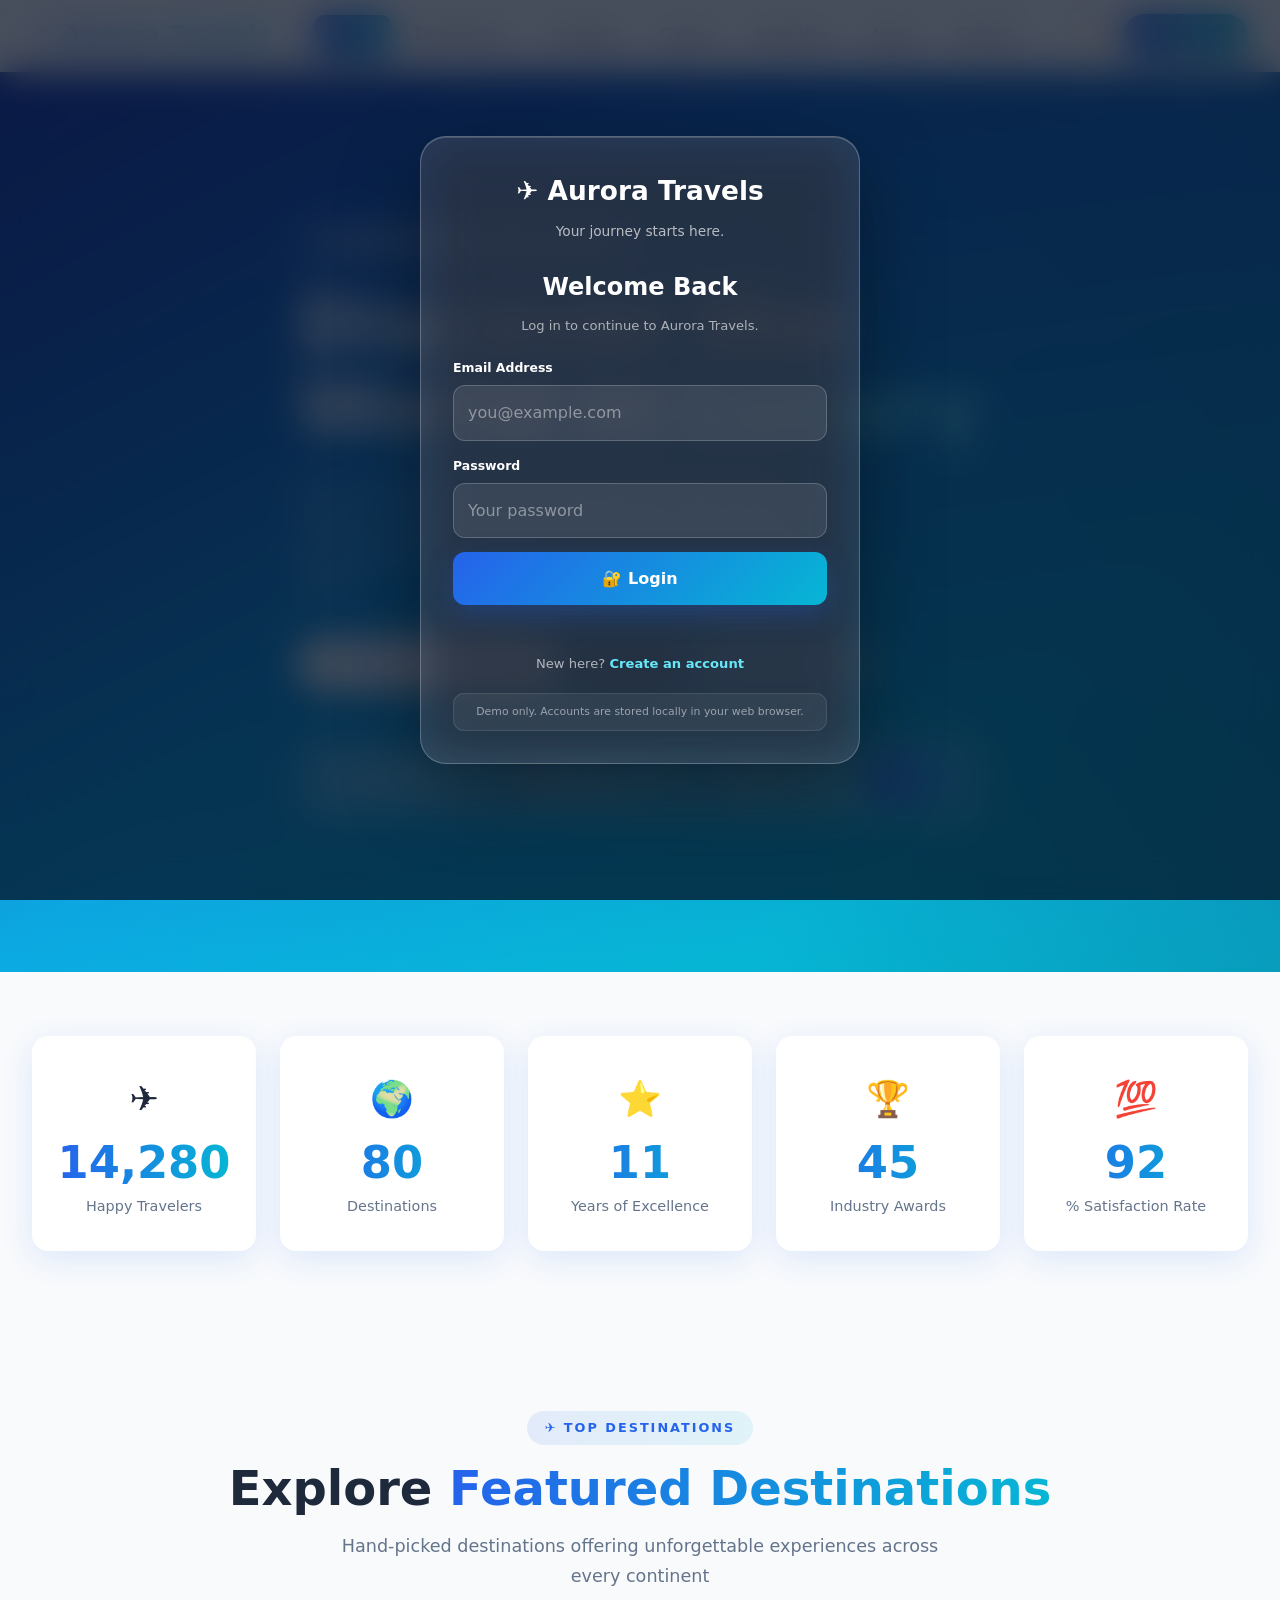
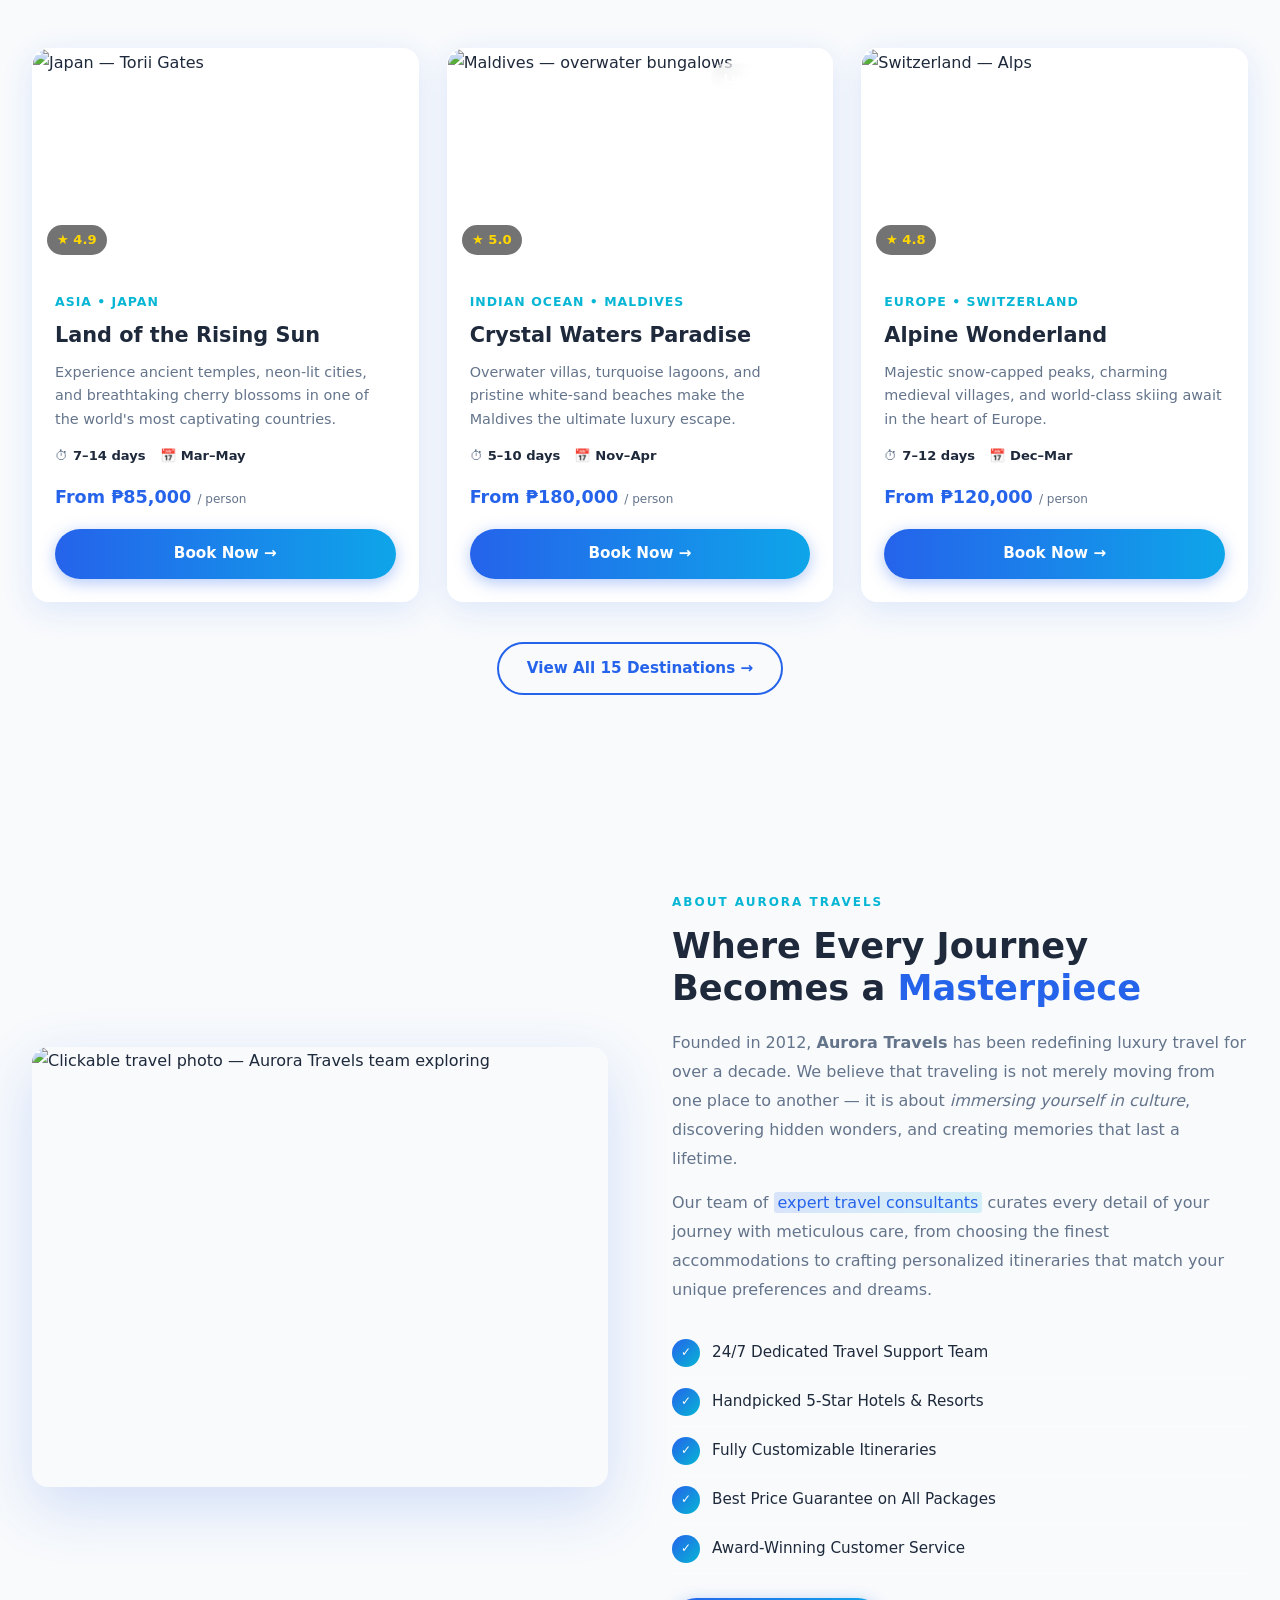
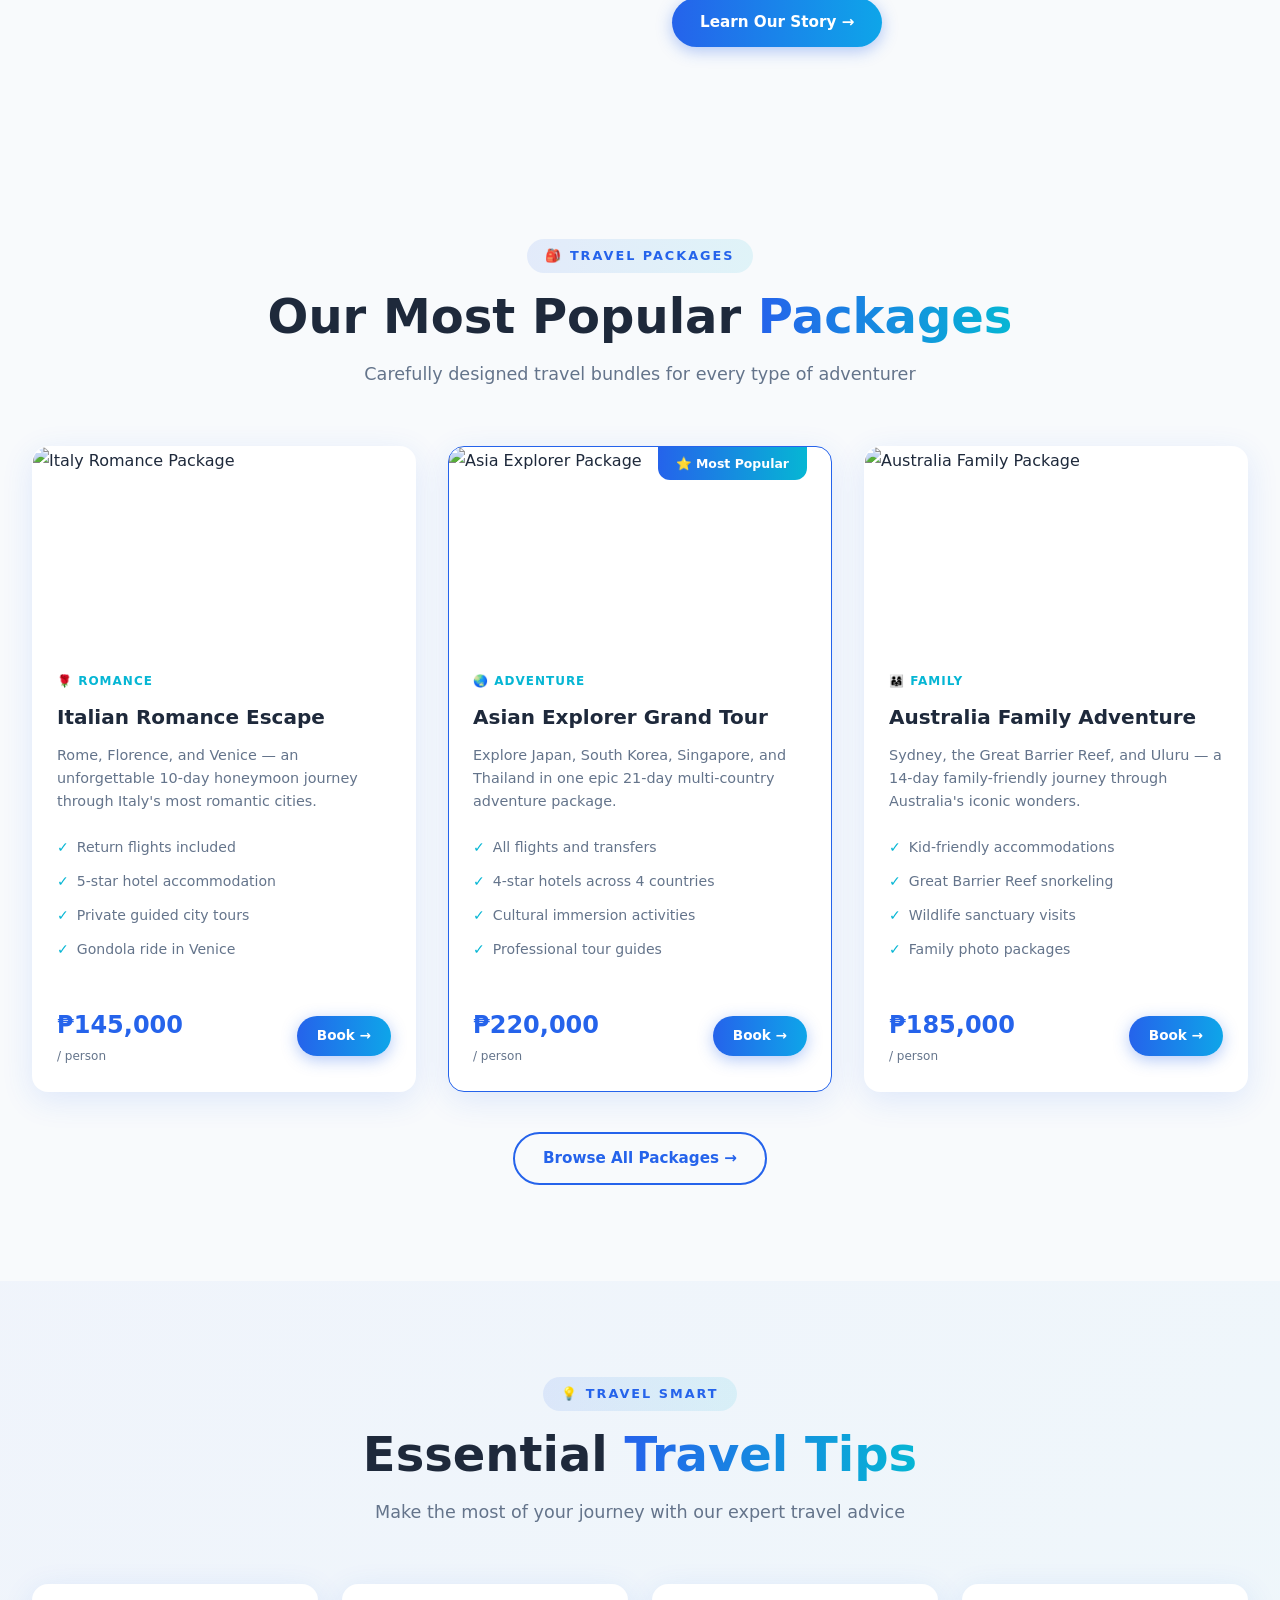
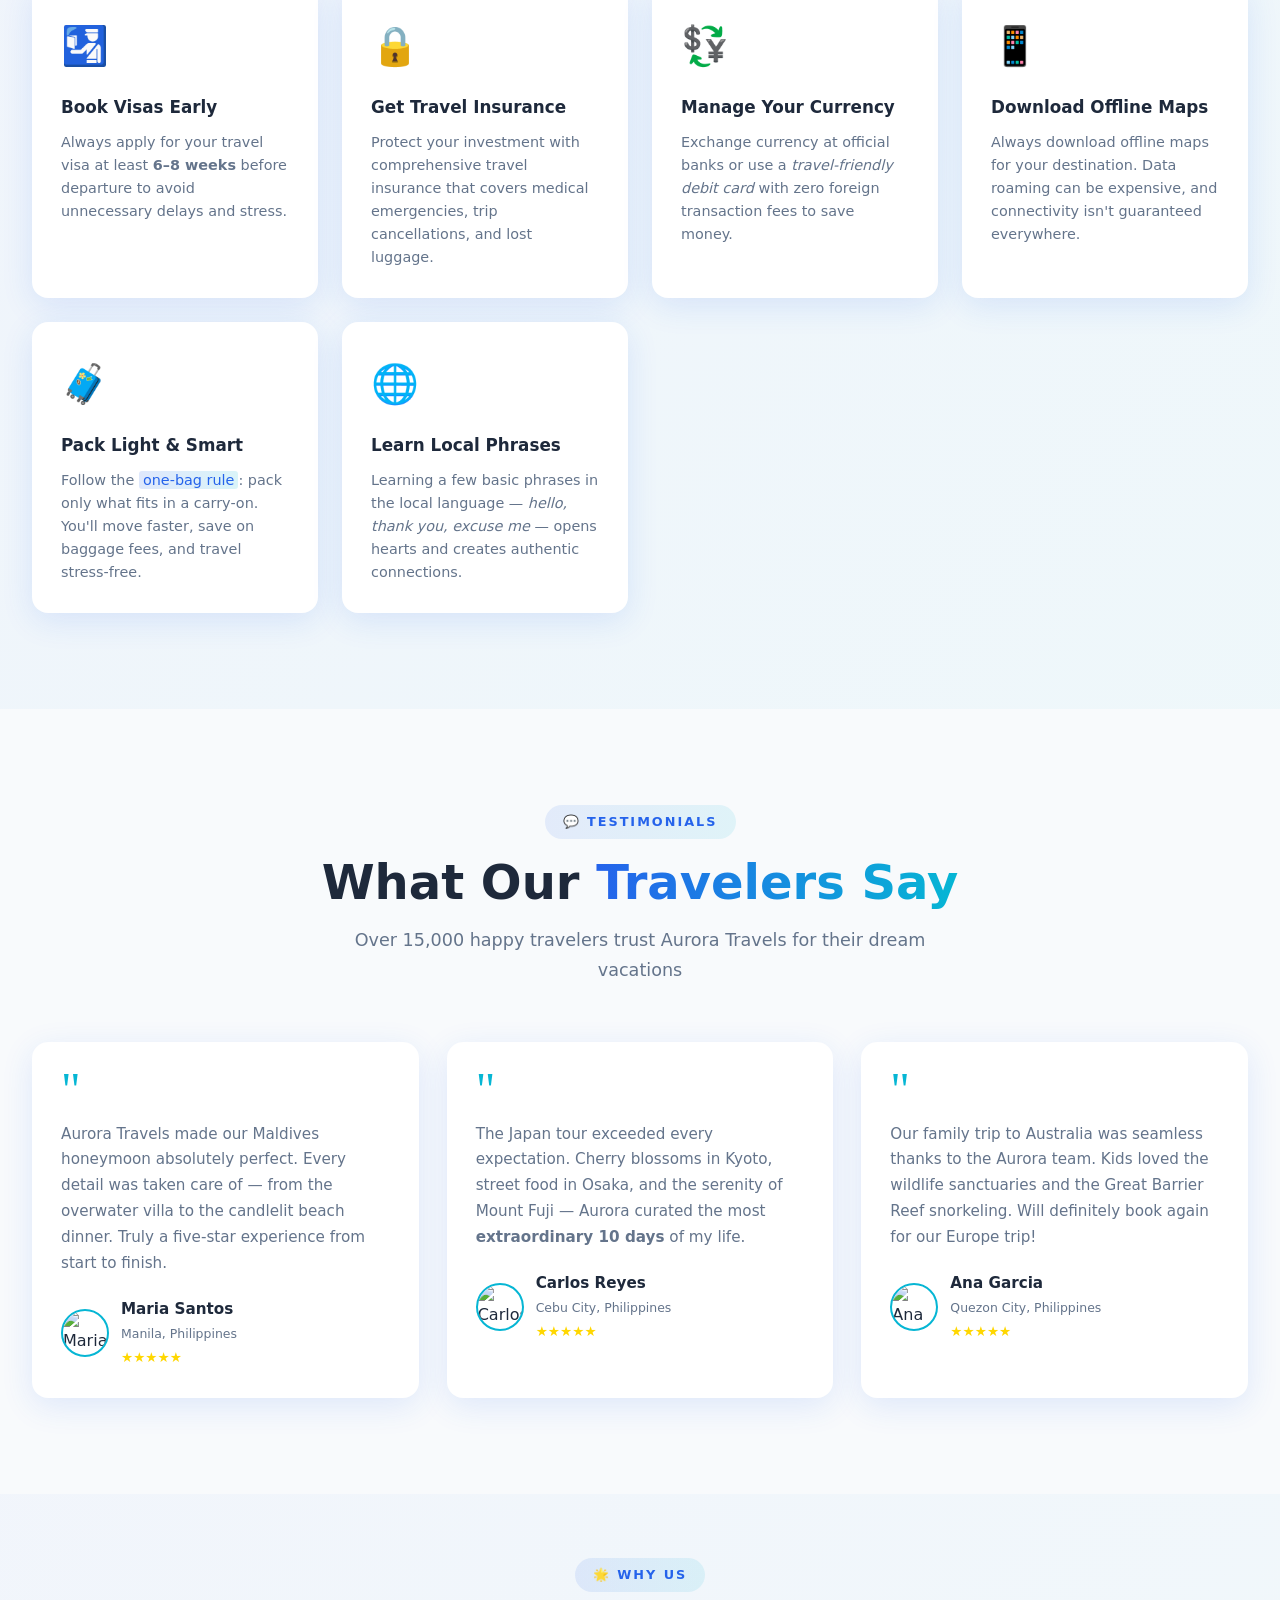
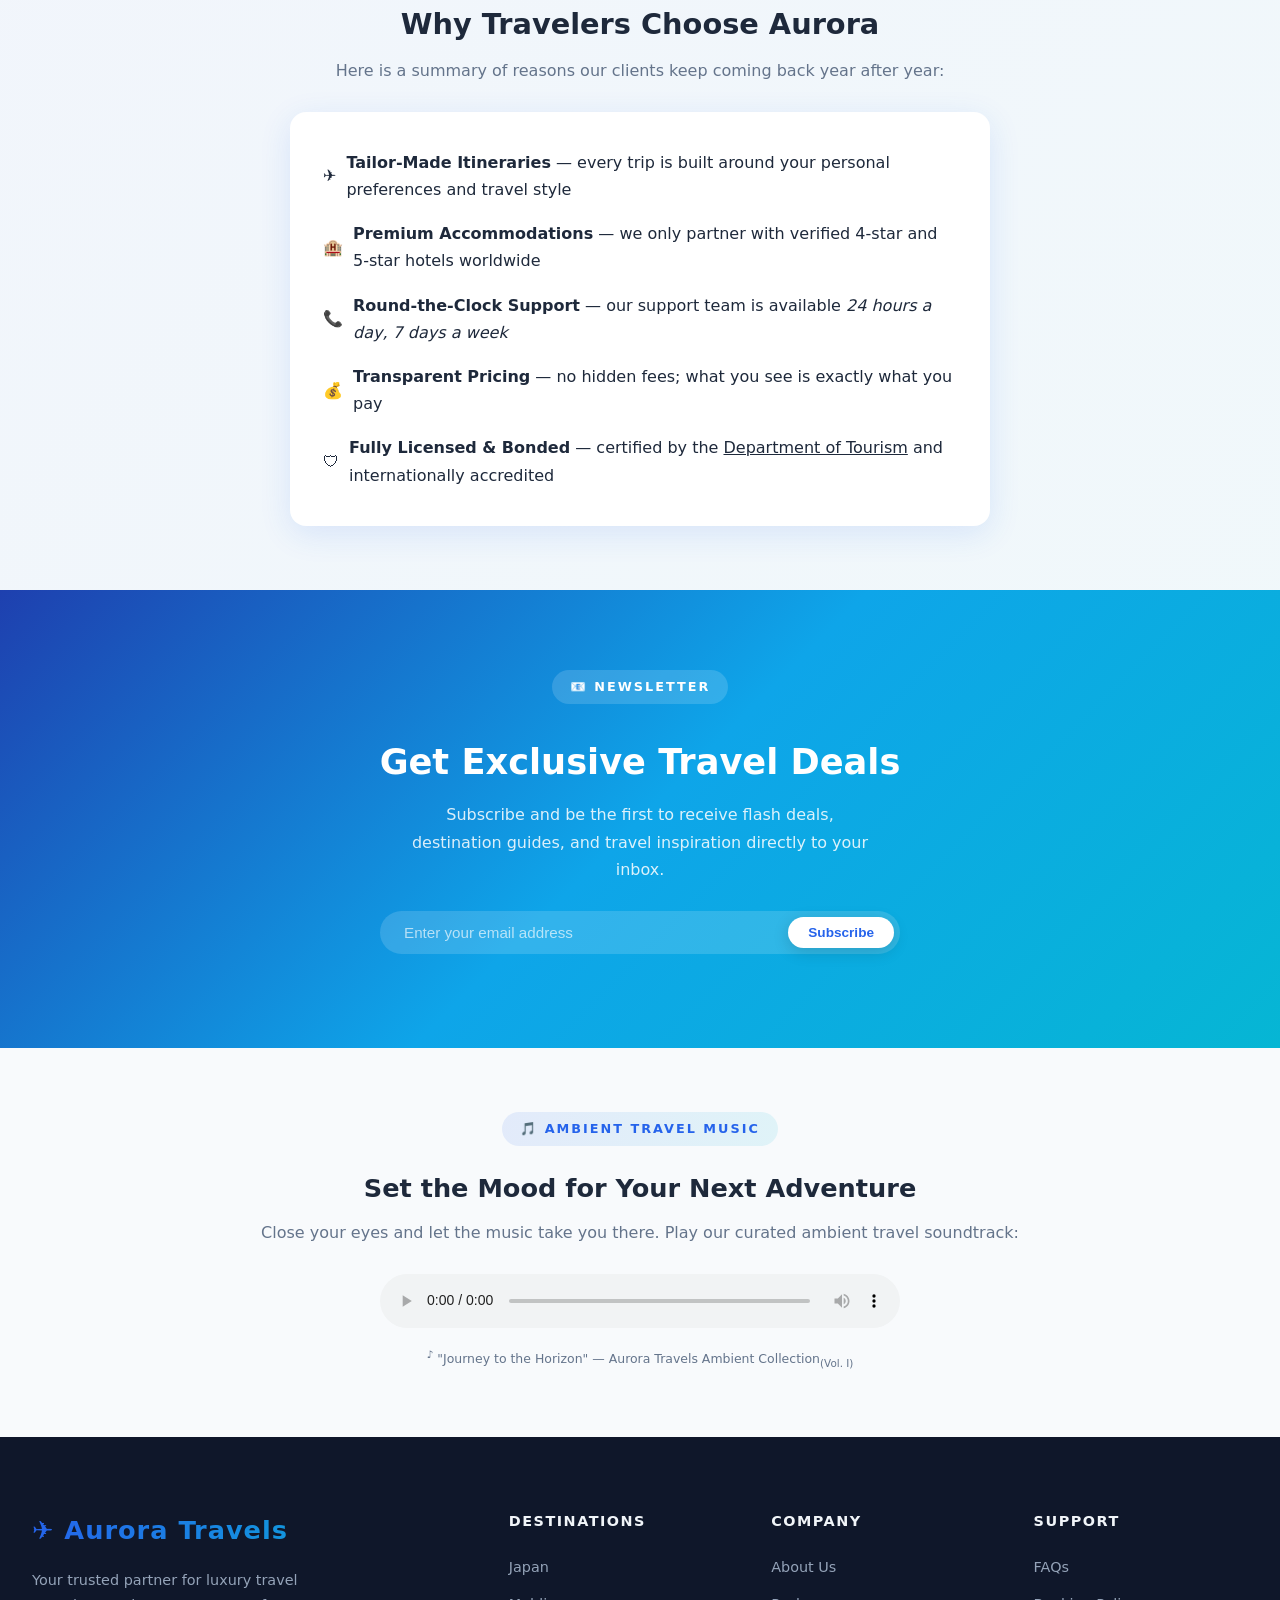
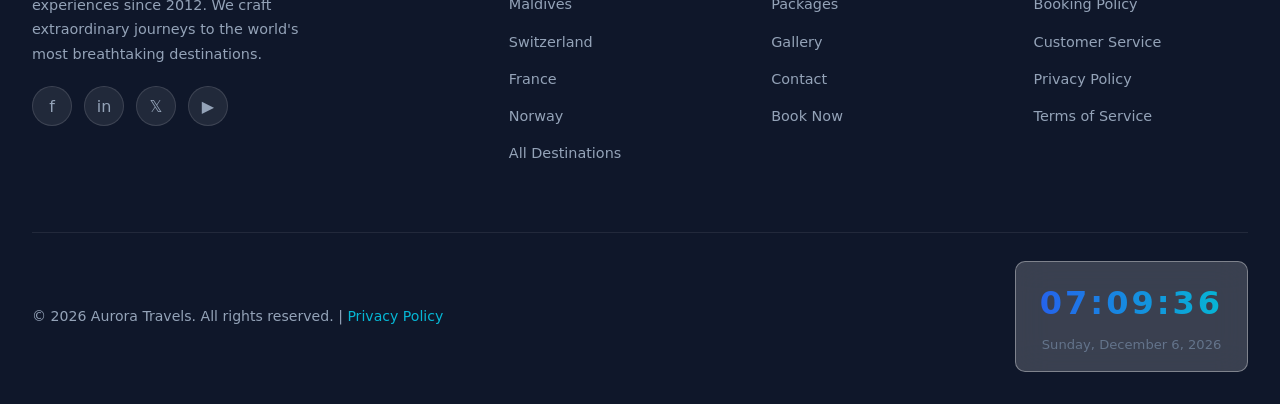
==== commit 3e8d1acc: "Add files via upload" ====
--- a/index.html
+++ b/index.html
@@ -5,318 +5,8 @@
   <meta name="viewport" content="width=device-width, initial-scale=1.0" />
   <title>Aurora Travels — Luxury Travel Experiences</title>
   <link rel="stylesheet" href="style.css" />
-
-  <!-- ============================================================
-  SESSION GUARD & AUTH OVERLAY – added on top
-  ============================================================ -->
   <style>
-    /* ---- Auth Overlay (full‑screen, glassmorphism) ---- */
-    #auth-overlay {
-      position: fixed;
-      inset: 0;
-      z-index: 9999;
-      background: var(--bg);
-      display: flex;
-      align-items: center;
-      justify-content: center;
-      padding: 20px;
-      transition: opacity 0.7s ease, transform 0.7s ease;
-      pointer-events: auto;
-      overflow-y: auto;
-    }
-    #auth-overlay.hidden {
-      opacity: 0;
-      transform: scale(0.96);
-      pointer-events: none;
-    }
-    /* animated background (matching hero) */
-    #auth-overlay::before {
-      content: '';
-      position: absolute;
-      inset: 0;
-      background: linear-gradient(135deg, #1E40AF 0%, #0EA5E9 40%, #06B6D4 75%, #0891B2 100%);
-      opacity: 0.15;
-      z-index: 0;
-      animation: gradientShift 18s ease-in-out infinite alternate;
-    }
-    @keyframes gradientShift {
-      0% { opacity: 0.12; transform: scale(1); }
-      50% { opacity: 0.22; transform: scale(1.02); }
-      100% { opacity: 0.12; transform: scale(1); }
-    }
-    #auth-overlay .orb {
-      position: absolute;
-      border-radius: 50%;
-      filter: blur(80px);
-      pointer-events: none;
-      z-index: 0;
-      animation: orbFloat 25s ease-in-out infinite alternate;
-    }
-    #auth-overlay .orb-1 {
-      width: 500px; height: 500px;
-      top: -200px; right: -100px;
-      background: radial-gradient(circle, rgba(37,99,235,0.20), transparent 70%);
-      animation-duration: 22s;
-    }
-    #auth-overlay .orb-2 {
-      width: 400px; height: 400px;
-      bottom: -150px; left: -80px;
-      background: radial-gradient(circle, rgba(6,182,212,0.18), transparent 70%);
-      animation-duration: 28s;
-      animation-direction: alternate-reverse;
-    }
-    @keyframes orbFloat {
-      0% { transform: translate(0,0) scale(1); }
-      100% { transform: translate(60px,-40px) scale(1.15); }
-    }
-    .auth-container {
-      width: 100%;
-      max-width: 440px;
-      position: relative;
-      z-index: 2;
-    }
-    .auth-card {
-      background: var(--glass-bg);
-      backdrop-filter: blur(24px) saturate(180%);
-      -webkit-backdrop-filter: blur(24px) saturate(180%);
-      border: 1px solid var(--glass-border);
-      border-radius: var(--radius);
-      padding: 44px 38px 38px;
-      box-shadow: var(--shadow-lg), inset 0 1px 0 rgba(255,255,255,0.06);
-      transition: var(--transition);
-    }
-    .auth-brand {
-      text-align: center;
-      margin-bottom: 28px;
-    }
-    .auth-brand .logo-icon {
-      font-size: 28px;
-      color: var(--primary);
-      margin-bottom: 4px;
-      display: inline-block;
-    }
-    .auth-brand h1 {
-      font-family: 'Playfair Display', serif;
-      font-weight: 700;
-      font-size: 26px;
-      letter-spacing: 2px;
-      background: linear-gradient(90deg, var(--primary), var(--accent));
-      -webkit-background-clip: text;
-      -webkit-text-fill-color: transparent;
-      background-clip: text;
-    }
-    .auth-brand .sub {
-      font-size: 13px;
-      color: var(--text-light);
-      letter-spacing: 4px;
-      text-transform: uppercase;
-      font-weight: 300;
-      margin-top: 2px;
-    }
-    .auth-form {
-      display: block;
-      transition: opacity 0.4s ease, transform 0.4s ease;
-    }
-    .auth-form.hidden { display: none; }
-    .auth-form .form-title {
-      font-size: 20px; font-weight: 700; margin-bottom: 4px;
-      letter-spacing: -0.3px; color: var(--text);
-    }
-    .auth-form .form-sub {
-      font-size: 14px; color: var(--text-light);
-      margin-bottom: 24px; font-weight: 300;
-    }
-    .form-group {
-      margin-bottom: 18px;
-      position: relative;
-    }
-    .form-group label {
-      display: block;
-      font-size: 12px;
-      font-weight: 600;
-      text-transform: uppercase;
-      letter-spacing: 1.2px;
-      color: var(--text-light);
-      margin-bottom: 6px;
-    }
-    .form-group .input-wrap {
-      position: relative;
-      display: flex;
-      align-items: center;
-      background: rgba(255,255,255,0.06);
-      border: 2px solid var(--glass-border);
-      border-radius: var(--radius-sm);
-      transition: var(--transition);
-    }
-    .form-group .input-wrap:focus-within {
-      border-color: var(--primary);
-      box-shadow: 0 0 0 4px rgba(37,99,235,0.12);
-      background: rgba(255,255,255,0.08);
-    }
-    body.dark .form-group .input-wrap {
-      background: rgba(255,255,255,0.04);
-    }
-    body.dark .form-group .input-wrap:focus-within {
-      background: rgba(255,255,255,0.07);
-      box-shadow: 0 0 0 4px rgba(37,99,235,0.20);
-    }
-    .form-group .input-wrap i {
-      color: var(--text-light);
-      font-size: 15px;
-      padding: 0 0 0 16px;
-      width: 20px;
-      transition: color 0.3s;
-    }
-    .form-group .input-wrap:focus-within i { color: var(--primary); }
-    .form-group .input-wrap input {
-      width: 100%;
-      padding: 14px 16px 14px 12px;
-      background: transparent;
-      border: none;
-      outline: none;
-      color: var(--text);
-      font-size: 15px;
-      font-family: 'Inter', sans-serif;
-      font-weight: 400;
-    }
-    .form-group .input-wrap input::placeholder {
-      color: rgba(100,116,139,0.4);
-      font-weight: 300;
-    }
-    body.dark .form-group .input-wrap input::placeholder {
-      color: rgba(148,163,184,0.35);
-    }
-    .form-group .input-wrap .toggle-pw {
-      padding-right: 14px;
-      cursor: pointer;
-      color: var(--text-light);
-      font-size: 14px;
-      transition: color 0.3s;
-      background: none;
-      border: none;
-    }
-    .form-group .input-wrap .toggle-pw:hover { color: var(--text); }
-    .form-options {
-      display: flex;
-      justify-content: space-between;
-      align-items: center;
-      margin: 6px 0 22px;
-      font-size: 13px;
-    }
-    .form-options label {
-      display: flex;
-      align-items: center;
-      gap: 8px;
-      color: var(--text-light);
-      cursor: pointer;
-      font-weight: 300;
-    }
-    .form-options label input[type="checkbox"] {
-      accent-color: var(--primary);
-      width: 16px; height: 16px;
-      cursor: pointer;
-    }
-    .form-options a {
-      color: var(--primary);
-      text-decoration: none;
-      font-weight: 500;
-      font-size: 13px;
-      transition: color 0.3s;
-    }
-    .form-options a:hover { color: var(--secondary); text-decoration: underline; }
-    .btn-gold {
-      width: 100%;
-      padding: 15px;
-      border: none;
-      border-radius: var(--radius-sm);
-      background: linear-gradient(90deg, var(--primary), var(--secondary));
-      color: #fff;
-      font-size: 16px;
-      font-weight: 600;
-      font-family: 'Inter', sans-serif;
-      cursor: pointer;
-      transition: var(--transition);
-      letter-spacing: 0.5px;
-      box-shadow: 0 4px 16px rgba(37,99,235,0.35);
-      position: relative;
-      overflow: hidden;
-    }
-    .btn-gold:hover {
-      transform: translateY(-2px);
-      box-shadow: 0 8px 28px rgba(37,99,235,0.50);
-    }
-    .btn-gold:active { transform: scale(0.98); }
-    .btn-gold .btn-loader {
-      display: none;
-      width: 20px; height: 20px;
-      border: 2px solid rgba(255,255,255,0.2);
-      border-top-color: #fff;
-      border-radius: 50%;
-      animation: spin 0.7s linear infinite;
-      margin: 0 auto;
-    }
-    .btn-gold.loading .btn-text { display: none; }
-    .btn-gold.loading .btn-loader { display: block; }
-    @keyframes spin { to { transform: rotate(360deg); } }
-    .auth-switch {
-      text-align: center;
-      margin-top: 20px;
-      font-size: 14px;
-      color: var(--text-light);
-    }
-    .auth-switch a {
-      color: var(--primary);
-      text-decoration: none;
-      font-weight: 600;
-      cursor: pointer;
-      transition: color 0.3s;
-    }
-    .auth-switch a:hover { color: var(--secondary); text-decoration: underline; }
-    .auth-error {
-      background: rgba(239,68,68,0.10);
-      border: 1px solid rgba(239,68,68,0.25);
-      border-radius: var(--radius-sm);
-      padding: 10px 14px;
-      margin-bottom: 16px;
-      font-size: 13px;
-      color: #EF4444;
-      display: none;
-      align-items: center;
-      gap: 10px;
-    }
-    .auth-error.show { display: flex; }
-    .auth-error i { font-size: 16px; }
-    .success-banner {
-      display: none;
-      text-align: center;
-      padding: 12px;
-      border-radius: var(--radius-sm);
-      font-weight: 500;
-      margin-bottom: 16px;
-    }
-    .success-banner.show { display: block; }
-    .success-banner.success {
-      background: rgba(16,185,129,0.12);
-      border: 1px solid rgba(16,185,129,0.30);
-      color: #059669;
-    }
-    .success-banner.info {
-      background: rgba(37,99,235,0.10);
-      border: 1px solid rgba(37,99,235,0.25);
-      color: var(--primary);
-    }
-    /* responsive */
-    @media (max-width: 640px) {
-      .auth-card { padding: 30px 20px 26px; }
-    }
-    @media (max-width: 420px) {
-      .auth-card { padding: 24px 14px 20px; }
-      .form-options { flex-wrap: wrap; gap: 8px; }
-    }
-  </style>
-
-  <style>
-    /* Internal CSS — Home Page Specific (unchanged) */
+    /* Internal CSS — Home Page Specific */
     .intro-section {
       display: grid;
       grid-template-columns: 1fr 1fr;
@@ -357,120 +47,142 @@
     @media (max-width: 768px) {
       .intro-section { grid-template-columns: 1fr; gap: 32px; }
     }
-  </style>
+
+    /* Aurora Travels — Glass Login / Register + Page Transition */
+    .aurora-auth-overlay{
+      position:fixed; inset:0; z-index:9999; display:flex; align-items:center; justify-content:center;
+      padding:24px; box-sizing:border-box; background:rgba(4,12,30,.72);
+      backdrop-filter:blur(18px); -webkit-backdrop-filter:blur(18px);
+      opacity:0; visibility:hidden; pointer-events:none; transition:opacity .45s ease,visibility .45s ease;
+    }
+    .aurora-auth-overlay.show{opacity:1;visibility:visible;pointer-events:auto}
+    .aurora-auth-card{
+      width:min(440px,100%); max-height:calc(100vh - 48px); overflow:auto; padding:32px;
+      box-sizing:border-box; border-radius:26px; border:1px solid rgba(255,255,255,.24);
+      background:rgba(255,255,255,.13); box-shadow:0 25px 80px rgba(0,0,0,.38),inset 0 1px rgba(255,255,255,.16);
+      backdrop-filter:blur(26px);-webkit-backdrop-filter:blur(26px);color:#fff;
+      transform:translateY(25px) scale(.98);opacity:0;transition:transform .55s cubic-bezier(.22,1,.36,1),opacity .45s ease;
+    }
+    .aurora-auth-overlay.show .aurora-auth-card{transform:translateY(0) scale(1);opacity:1}
+    .aurora-auth-brand{text-align:center;font-size:1.65rem;font-weight:900}
+    .aurora-auth-sub{text-align:center;color:rgba(255,255,255,.68);font-size:.86rem;margin:6px 0 24px}
+    .aurora-auth-view{display:none}.aurora-auth-view.active{display:block}
+    .aurora-auth-view h2{text-align:center;margin:0 0 7px}
+    .auth-help{text-align:center;color:rgba(255,255,255,.62);font-size:.82rem;margin:0 0 20px}
+    .aurora-auth-field{margin-bottom:14px}.aurora-auth-field label{display:block;font-size:.78rem;font-weight:800;margin-bottom:7px}
+    .aurora-auth-input{width:100%;box-sizing:border-box;padding:13px 14px;border-radius:12px;border:1px solid rgba(255,255,255,.2);
+      outline:none;background:rgba(255,255,255,.09);color:#fff;font:inherit}
+    .aurora-auth-input::placeholder{color:rgba(255,255,255,.43)}
+    .aurora-auth-input:focus{border-color:#67E8F9;box-shadow:0 0 0 3px rgba(103,232,249,.12)}
+    .aurora-auth-submit{width:100%;padding:13px 16px;border:0;border-radius:12px;cursor:pointer;color:#fff;font:inherit;font-weight:900;
+      background:linear-gradient(135deg,#2563EB,#06B6D4);box-shadow:0 10px 28px rgba(37,99,235,.28)}
+    .aurora-auth-message{min-height:20px;margin-top:10px;text-align:center;font-size:.8rem;line-height:1.45}
+    .aurora-auth-message.error{color:#fecaca}.aurora-auth-message.success{color:#a7f3d0}
+    .aurora-auth-switch{text-align:center;margin-top:18px;color:rgba(255,255,255,.64);font-size:.82rem}
+    .aurora-auth-switch button{border:0;background:none;color:#67E8F9;font:inherit;font-weight:900;cursor:pointer}
+    .aurora-auth-note{margin-top:18px;padding:10px 12px;border-radius:11px;border:1px solid rgba(255,255,255,.1);
+      background:rgba(255,255,255,.06);color:rgba(255,255,255,.52);font-size:.68rem;line-height:1.45;text-align:center}
+
+    /* 0.6-second slide transition between Aurora pages */
+    #page-transition{
+      position:fixed;inset:0;z-index:10001;pointer-events:none;visibility:hidden;
+      background:linear-gradient(135deg,#0f172a,#1d4ed8,#06b6d4);
+      transform:translateX(100%);transition:transform .6s cubic-bezier(.77,0,.18,1),visibility 0s .6s;
+    }
+    #page-transition.active{visibility:visible;transform:translateX(0);transition:transform .6s cubic-bezier(.77,0,.18,1)}
+    #page-transition.exit{transform:translateX(-100%);transition:transform .6s cubic-bezier(.77,0,.18,1)}
+    .aurora-account{
+      display:none;
+      align-items:center;
+      gap:8px;
+      margin-left:6px;
+      padding:7px 10px;
+      border-radius:999px;
+      border:1px solid rgba(103,232,249,.20);
+      background:rgba(255,255,255,.08);
+      color:var(--text);
+      font-size:.75rem;
+      font-weight:800;
+      backdrop-filter:blur(12px);
+      -webkit-backdrop-filter:blur(12px);
+      box-shadow:0 5px 18px rgba(37,99,235,.10),inset 0 1px rgba(255,255,255,.08);
+    }
+    .aurora-account.visible{display:flex}.aurora-logout{
+      border:1px solid rgba(103,232,249,.22);
+      border-radius:8px;
+      padding:5px 9px;
+      cursor:pointer;
+      background:linear-gradient(135deg,rgba(37,99,235,.20),rgba(6,182,212,.14));
+      color:#67E8F9;
+      font:inherit;
+      font-weight:800;
+      transition:.2s ease;
+      box-shadow:0 4px 14px rgba(37,99,235,.12);
+    }
+    .aurora-logout:hover{
+      background:linear-gradient(135deg,rgba(37,99,235,.35),rgba(6,182,212,.28));
+      border-color:rgba(103,232,249,.45);
+      transform:translateY(-1px);
+      box-shadow:0 6px 18px rgba(37,99,235,.20);
+    }
+    @media(max-width:768px){.aurora-account{display:none!important}.aurora-auth-card{padding:25px 20px}}
+
+
+    .aurora-hero-logout{
+      border:1px solid rgba(103,232,249,.45)!important;
+      background:rgba(15,23,42,.48)!important;
+      color:#67E8F9!important;
+      cursor:pointer;
+      backdrop-filter:blur(12px);
+      -webkit-backdrop-filter:blur(12px);
+      box-shadow:0 8px 22px rgba(0,0,0,.16),inset 0 1px rgba(255,255,255,.12);
+      transition:transform .2s ease,background .2s ease,border-color .2s ease;
+    }
+    .aurora-hero-logout:hover{
+      transform:translateY(-2px);
+      background:rgba(37,99,235,.55)!important;
+      border-color:#67E8F9!important;
+    }
+    @media(max-width:600px){
+      .hero-actions{flex-wrap:wrap}
+      .aurora-hero-logout{min-width:170px}
+    }
+
+  
+    /* Hero Logout — intentionally matches the View Packages button */
+    .btn-logout-hero{
+      display:inline-flex;
+      align-items:center;
+      justify-content:center;
+      min-height:56px;
+      padding:0 32px;
+      margin-left:10px;
+      border-radius:999px;
+      border:1px solid rgba(255,255,255,.35);
+      background:rgba(15,23,42,.72);
+      color:#fff;
+      font:inherit;
+      font-weight:800;
+      cursor:pointer;
+      backdrop-filter:blur(10px);
+      -webkit-backdrop-filter:blur(10px);
+      transition:transform .25s ease,background .25s ease,border-color .25s ease;
+    }
+    .btn-logout-hero:hover{
+      background:rgba(15,23,42,.9);
+      border-color:rgba(255,255,255,.55);
+      transform:translateY(-2px);
+    }
+    @media(max-width:700px){
+      .btn-logout-hero{
+        margin-left:0;
+        margin-top:12px;
+      }
+    }
+
+</style>
 </head>
 <body>
-
-<!-- ============================================================
-AUTH OVERLAY (added)
-============================================================ -->
-<div id="auth-overlay">
-  <div class="orb orb-1"></div>
-  <div class="orb orb-2"></div>
-
-  <div class="auth-container">
-    <div class="auth-card">
-      <!-- Brand -->
-      <div class="auth-brand">
-        <div class="logo-icon"><i class="fas fa-plane-departure"></i></div>
-        <h1>Aurora Travels</h1>
-        <div class="sub">Luxury Journeys</div>
-      </div>
-
-      <!-- Error & Success messages -->
-      <div id="auth-error" class="auth-error">
-        <i class="fas fa-exclamation-circle"></i>
-        <span id="auth-error-text">Invalid credentials</span>
-      </div>
-      <div id="success-banner" class="success-banner">
-        <i class="fas fa-check-circle" style="margin-right:8px;"></i>
-        <span id="banner-text">Success!</span>
-      </div>
-
-      <!-- LOGIN FORM -->
-      <form id="login-form" class="auth-form" autocomplete="off" novalidate>
-        <div class="form-title">Welcome Back</div>
-        <div class="form-sub">Sign in to continue your journey.</div>
-        <div class="form-group">
-          <label for="login-email">Email</label>
-          <div class="input-wrap">
-            <i class="fas fa-envelope"></i>
-            <input type="email" id="login-email" placeholder="you@example.com" required />
-          </div>
-        </div>
-        <div class="form-group">
-          <label for="login-password">Password</label>
-          <div class="input-wrap">
-            <i class="fas fa-lock"></i>
-            <input type="password" id="login-password" placeholder="••••••••" required />
-            <button type="button" class="toggle-pw" aria-label="Toggle password visibility">
-              <i class="fas fa-eye"></i>
-            </button>
-          </div>
-        </div>
-        <div class="form-options">
-          <label><input type="checkbox" checked /> Remember me</label>
-          <a href="#">Forgot password?</a>
-        </div>
-        <button type="submit" class="btn-gold" id="login-btn">
-          <span class="btn-text">Sign In</span>
-          <span class="btn-loader"></span>
-        </button>
-        <div class="auth-switch">
-          Don't have an account? <a id="switch-to-register">Register</a>
-        </div>
-      </form>
-
-      <!-- REGISTER FORM -->
-      <form id="register-form" class="auth-form hidden" autocomplete="off" novalidate>
-        <div class="form-title">Create Account</div>
-        <div class="form-sub">Start your luxury journey today.</div>
-        <div class="form-group">
-          <label for="reg-name">Full Name</label>
-          <div class="input-wrap">
-            <i class="fas fa-user"></i>
-            <input type="text" id="reg-name" placeholder="James Morrison" required />
-          </div>
-        </div>
-        <div class="form-group">
-          <label for="reg-email">Email</label>
-          <div class="input-wrap">
-            <i class="fas fa-envelope"></i>
-            <input type="email" id="reg-email" placeholder="you@example.com" required />
-          </div>
-        </div>
-        <div class="form-group">
-          <label for="reg-password">Password</label>
-          <div class="input-wrap">
-            <i class="fas fa-lock"></i>
-            <input type="password" id="reg-password" placeholder="Min 6 characters" required minlength="6" />
-            <button type="button" class="toggle-pw" aria-label="Toggle password visibility">
-              <i class="fas fa-eye"></i>
-            </button>
-          </div>
-        </div>
-        <div class="form-group">
-          <label for="reg-confirm">Confirm Password</label>
-          <div class="input-wrap">
-            <i class="fas fa-check-circle"></i>
-            <input type="password" id="reg-confirm" placeholder="Confirm your password" required />
-          </div>
-        </div>
-        <button type="submit" class="btn-gold" id="register-btn">
-          <span class="btn-text">Create Account</span>
-          <span class="btn-loader"></span>
-        </button>
-        <div class="auth-switch">
-          Already have an account? <a id="switch-to-login">Sign In</a>
-        </div>
-      </form>
-    </div>
-  </div>
-</div>
-
-<!-- ============================================================
-HOMEPAGE CONTENT (unchanged)
-============================================================ -->
 
 <!-- Loading Screen -->
 <div id="loading-screen">
@@ -478,6 +190,62 @@
   <div class="loader-bar"><div class="loader-fill"></div></div>
   <p class="loader-text">Preparing your journey…</p>
 </div>
+
+
+<!-- Aurora Travels Glass Authentication -->
+<div class="aurora-auth-overlay" id="auroraAuth">
+  <div class="aurora-auth-card">
+    <div class="aurora-auth-brand">✈ Aurora Travels</div>
+    <div class="aurora-auth-sub">Your journey starts here.</div>
+
+    <div class="aurora-auth-view active" id="auroraLoginView">
+      <h2>Welcome Back</h2>
+      <p class="auth-help">Log in to continue to Aurora Travels.</p>
+      <form id="auroraLoginForm">
+        <div class="aurora-auth-field">
+          <label for="auroraLoginEmail">Email Address</label>
+          <input class="aurora-auth-input" id="auroraLoginEmail" type="email" required placeholder="you@example.com">
+        </div>
+        <div class="aurora-auth-field">
+          <label for="auroraLoginPassword">Password</label>
+          <input class="aurora-auth-input" id="auroraLoginPassword" type="password" required placeholder="Your password">
+        </div>
+        <button class="aurora-auth-submit" type="submit">🔐 Login</button>
+        <div class="aurora-auth-message" id="auroraLoginMsg"></div>
+      </form>
+      <div class="aurora-auth-switch">New here? <button type="button" onclick="auroraShowAuth('register')">Create an account</button></div>
+    </div>
+
+    <div class="aurora-auth-view" id="auroraRegisterView">
+      <h2>Create Account</h2>
+      <p class="auth-help">Register once, then use your account to log in.</p>
+      <form id="auroraRegisterForm">
+        <div class="aurora-auth-field">
+          <label for="auroraRegisterName">Full Name</label>
+          <input class="aurora-auth-input" id="auroraRegisterName" type="text" required placeholder="Your full name">
+        </div>
+        <div class="aurora-auth-field">
+          <label for="auroraRegisterEmail">Email Address</label>
+          <input class="aurora-auth-input" id="auroraRegisterEmail" type="email" required placeholder="you@example.com">
+        </div>
+        <div class="aurora-auth-field">
+          <label for="auroraRegisterPassword">Password</label>
+          <input class="aurora-auth-input" id="auroraRegisterPassword" type="password" minlength="6" required placeholder="At least 6 characters">
+        </div>
+        <div class="aurora-auth-field">
+          <label for="auroraRegisterConfirm">Confirm Password</label>
+          <input class="aurora-auth-input" id="auroraRegisterConfirm" type="password" minlength="6" required placeholder="Re-enter your password">
+        </div>
+        <button class="aurora-auth-submit" type="submit">✨ Create Account</button>
+        <div class="aurora-auth-message" id="auroraRegisterMsg"></div>
+      </form>
+      <div class="aurora-auth-switch">Already registered? <button type="button" onclick="auroraShowAuth('login')">Login</button></div>
+    </div>
+
+    <div class="aurora-auth-note">Demo only. Accounts are stored locally in your web browser.</div>
+  </div>
+</div>
+<div id="page-transition"></div>
 
 <!-- Scroll to Top -->
 <button id="scroll-top" onclick="window.scrollTo({top:0,behavior:'smooth'})" title="Back to top">▲</button>
@@ -498,10 +266,11 @@
     <div class="nav-actions">
       <button class="btn-theme" id="themeToggle" title="Toggle dark mode">🌙</button>
       <a href="booking.html" class="btn-nav-cta">Book Now</a>
-      <!-- added logout button (hidden when not logged in) -->
-      <button id="logout-btn" class="btn-nav-cta" style="background:rgba(255,255,255,0.1);color:var(--text);display:none;" title="Logout">
-        <i class="fas fa-sign-out-alt" style="margin-right:6px;"></i> Logout
-      </button>
+
+      <div class="aurora-account" id="auroraAccount">
+        <span>👤</span><span id="auroraAccountName">Guest</span>
+        <button class="aurora-logout" type="button" onclick="auroraLogout()">Logout</button>
+      </div>
       <div class="hamburger" id="hamburger">
         <span></span><span></span><span></span>
       </div>
@@ -524,6 +293,7 @@
     </p>
     <div class="hero-actions">
       <a href="destinations.html" class="btn btn-white">🌍 Explore Destinations</a>
+      <button type="button" class="btn aurora-hero-logout" onclick="auroraLogout()">Logout</button>
       <a href="packages.html" class="btn btn-ghost" style="color:#fff;border-color:rgba(255,255,255,0.4)">View Packages</a>
     </div>
     <!-- Hero Search -->
@@ -956,246 +726,127 @@
 
 <script>
   // ============================================================
-  // AUTHENTICATION LOGIC (added)
+  // AURORA TRAVELS — Internal JavaScript (index.html)
   // ============================================================
-  (function() {
-    'use strict';
-
-    // DOM refs for auth overlay
-    const overlay = document.getElementById('auth-overlay');
-    const loginForm = document.getElementById('login-form');
-    const registerForm = document.getElementById('register-form');
-    const switchToRegister = document.getElementById('switch-to-register');
-    const switchToLogin = document.getElementById('switch-to-login');
-    const loginBtn = document.getElementById('login-btn');
-    const registerBtn = document.getElementById('register-btn');
-    const authError = document.getElementById('auth-error');
-    const authErrorText = document.getElementById('auth-error-text');
-    const successBanner = document.getElementById('success-banner');
-    const bannerText = document.getElementById('banner-text');
-    const logoutBtn = document.getElementById('logout-btn');
-
-    // toggle password buttons (inside overlay)
-    const togglePwBtns = overlay.querySelectorAll('.toggle-pw');
-
-    // ----- localStorage user management -----
-    function getUsers() {
-      try { return JSON.parse(localStorage.getItem('aurora_users')) || []; } catch { return []; }
-    }
-    function saveUsers(users) { localStorage.setItem('aurora_users', JSON.stringify(users)); }
-    function findUserByEmail(email) {
-      const users = getUsers();
-      return users.find(u => u.email.toLowerCase() === email.toLowerCase()) || null;
-    }
-    function registerUser(name, email, password) {
-      const users = getUsers();
-      if (users.some(u => u.email.toLowerCase() === email.toLowerCase())) {
-        throw new Error('An account with this email already exists.');
+
+
+  // --- Aurora Glass Authentication ---
+  (function () {
+    var USERS='auroraUsers', SESSION='auroraCurrentUser';
+
+    function getUsers(){try{return JSON.parse(localStorage.getItem(USERS)||'[]')}catch(e){return[]}}
+    function msg(id,text,type){var e=document.getElementById(id);if(!e)return;e.textContent=text||'';e.className='aurora-auth-message'+(type?' '+type:'')}
+    function getSession(){try{return JSON.parse(localStorage.getItem(SESSION)||'null')}catch(e){return null}}
+
+    window.auroraShowAuth=function(view){
+      document.getElementById('auroraLoginView').classList.toggle('active',view==='login');
+      document.getElementById('auroraRegisterView').classList.toggle('active',view==='register');
+      msg('auroraLoginMsg','','');msg('auroraRegisterMsg','','');
+    };
+
+    function showAuth(view){
+      document.getElementById('auroraAuth').classList.add('show');
+      document.body.style.overflow='hidden';
+      window.auroraShowAuth(view||'login');
+    }
+    function hideAuth(){
+      document.getElementById('auroraAuth').classList.remove('show');
+      document.body.style.overflow='';
+    }
+    function updateAccount(u){
+      var c=document.getElementById('auroraAccount'),n=document.getElementById('auroraAccountName');
+      if(!c||!n)return;
+      if(u){n.textContent=u.name;c.classList.add('visible')}else c.classList.remove('visible');
+    }
+    window.auroraLogout=function(){localStorage.removeItem(SESSION);updateAccount(null);showAuth('login');msg('auroraLoginMsg','You have been logged out.','success')};
+
+    document.getElementById('auroraRegisterForm').addEventListener('submit',function(e){
+      e.preventDefault();
+      var name=document.getElementById('auroraRegisterName').value.trim();
+      var email=document.getElementById('auroraRegisterEmail').value.trim().toLowerCase();
+      var pass=document.getElementById('auroraRegisterPassword').value;
+      var confirm=document.getElementById('auroraRegisterConfirm').value;
+      var list=getUsers();
+      if(name.length<2)return msg('auroraRegisterMsg','Please enter your full name.','error');
+      if(pass.length<6)return msg('auroraRegisterMsg','Password must be at least 6 characters.','error');
+      if(pass!==confirm)return msg('auroraRegisterMsg','Passwords do not match.','error');
+      if(list.some(function(u){return u.email===email})){
+        msg('auroraRegisterMsg','That email is already registered.','error');return;
       }
-      users.push({ name: name.trim(), email: email.trim(), password: password });
-      saveUsers(users);
-      return { name: name.trim(), email: email.trim() };
-    }
-    function loginUser(email, password) {
-      const user = findUserByEmail(email);
-      if (!user) throw new Error('No account found with this email.');
-      if (user.password !== password) throw new Error('Incorrect password.');
-      return { name: user.name, email: user.email };
-    }
-
-    // ----- UI helpers -----
-    function showError(msg) {
-      authErrorText.textContent = msg || 'Something went wrong.';
-      authError.classList.add('show');
-      successBanner.classList.remove('show');
-    }
-    function hideError() { authError.classList.remove('show'); }
-    function showBanner(text, type) {
-      successBanner.className = 'success-banner show ' + (type || 'success');
-      bannerText.textContent = text;
-      hideError();
-    }
-    function hideBanner() { successBanner.className = 'success-banner'; }
-    function setLoading(btn, loading) {
-      if (loading) { btn.classList.add('loading'); btn.disabled = true; }
-      else { btn.classList.remove('loading'); btn.disabled = false; }
-    }
-
-    // ----- Session management -----
-    function setSession(user) {
-      localStorage.setItem('aurora_session', JSON.stringify(user));
-      window.currentUser = user;
-    }
-    function clearSession() {
-      localStorage.removeItem('aurora_session');
-      window.currentUser = null;
-    }
-    function getSession() {
-      try {
-        const data = localStorage.getItem('aurora_session');
-        return data ? JSON.parse(data) : null;
-      } catch { return null; }
-    }
-
-    // ----- Show/hide overlay based on session -----
-    function updateUI() {
-      const session = getSession();
-      if (session) {
-        overlay.classList.add('hidden');
-        logoutBtn.style.display = 'inline-block';
-        // show user name somewhere? optional.
-      } else {
-        overlay.classList.remove('hidden');
-        logoutBtn.style.display = 'none';
-        // reset to login form
-        showLoginForm();
-      }
-    }
-
-    // ----- Form switching -----
-    function showLoginForm() {
-      loginForm.classList.remove('hidden');
-      registerForm.classList.add('hidden');
-      hideError();
-      hideBanner();
-      setLoading(loginBtn, false);
-      setLoading(registerBtn, false);
-    }
-    function showLoginFormWithMessage(message) {
-      loginForm.classList.remove('hidden');
-      registerForm.classList.add('hidden');
-      hideError();
-      showBanner(message, 'info');
-      setLoading(loginBtn, false);
-      setLoading(registerBtn, false);
-    }
-    function showRegisterForm() {
-      loginForm.classList.add('hidden');
-      registerForm.classList.remove('hidden');
-      hideError();
-      hideBanner();
-      setLoading(loginBtn, false);
-      setLoading(registerBtn, false);
-    }
-
-    // ----- Redirect (on login) -----
-    function onLoginSuccess(user) {
-      setSession(user);
-      // fade out overlay
-      overlay.classList.add('hidden');
-      logoutBtn.style.display = 'inline-block';
-      // optional: show welcome message somewhere
-    }
-
-    // ----- Logout -----
-    function logout() {
-      clearSession();
-      updateUI();
-    }
-
-    // ----- Event listeners -----
-    switchToRegister.addEventListener('click', function(e) {
+      list.push({id:'aurora_'+Date.now(),name:name,email:email,password:pass});
+      localStorage.setItem(USERS,JSON.stringify(list));
+      document.getElementById('auroraRegisterForm').reset();
+      window.auroraShowAuth('login');
+      document.getElementById('auroraLoginEmail').value=email;
+      msg('auroraLoginMsg','✓ Account created! Please log in.','success');
+    });
+
+    document.getElementById('auroraLoginForm').addEventListener('submit',function(e){
       e.preventDefault();
-      showRegisterForm();
+      var email=document.getElementById('auroraLoginEmail').value.trim().toLowerCase();
+      var pass=document.getElementById('auroraLoginPassword').value;
+      var u=getUsers().find(function(x){return x.email===email});
+      if(!u)return msg('auroraLoginMsg','No account found. Please register first.','error');
+      if(u.password!==pass)return msg('auroraLoginMsg','Incorrect password.','error');
+      localStorage.setItem(SESSION,JSON.stringify({id:u.id,name:u.name,email:u.email}));
+      updateAccount(u);msg('auroraLoginMsg','✓ Login successful!','success');
+      setTimeout(hideAuth,500);
     });
-    switchToLogin.addEventListener('click', function(e) {
-      e.preventDefault();
-      showLoginForm();
+
+    // Every time the homepage document is opened as a new page,
+    // require the user to log in again. The registered accounts remain saved.
+    // We intentionally do NOT restore auroraCurrentUser on page startup.
+    localStorage.removeItem(SESSION);
+    updateAccount(null);
+
+    // Wait for the original Aurora loading animation to finish,
+    // then show the glass login screen.
+    window.addEventListener('load',function(){
+      setTimeout(function(){showAuth('login')},2350);
     });
-
-    togglePwBtns.forEach(function(btn) {
-      btn.addEventListener('click', function() {
-        const input = this.closest('.input-wrap').querySelector('input');
-        const icon = this.querySelector('i');
-        if (input.type === 'password') {
-          input.type = 'text';
-          icon.className = 'fas fa-eye-slash';
-        } else {
-          input.type = 'password';
-          icon.className = 'fas fa-eye';
-        }
+  })();
+
+  // --- 0.6s slide transition for internal HTML navigation ---
+  (function(){
+    var transition=document.getElementById('page-transition');
+    if(!transition)return;
+    document.querySelectorAll('a[href]').forEach(function(link){
+      var href=link.getAttribute('href');
+      if(!href||href.charAt(0)==='#'||href.indexOf('javascript:')===0||link.target==='_blank')return;
+      link.addEventListener('click',function(e){
+        var url=link.href;
+        if(!url||url.indexOf(window.location.origin)!==0)return;
+        e.preventDefault();
+        transition.classList.remove('exit');
+        transition.classList.add('active');
+        setTimeout(function(){window.location.href=url},600);
       });
     });
-
-    // Login submit
-    loginForm.addEventListener('submit', async function(e) {
-      e.preventDefault();
-      hideError();
-      hideBanner();
-
-      const email = document.getElementById('login-email').value.trim();
-      const password = document.getElementById('login-password').value;
-
-      if (!email || !password) {
-        showError('Please fill in all fields.');
-        return;
-      }
-
-      setLoading(loginBtn, true);
-      await new Promise(resolve => setTimeout(resolve, 600));
-
-      try {
-        const user = loginUser(email, password);
-        setLoading(loginBtn, false);
-        onLoginSuccess(user);
-      } catch (err) {
-        setLoading(loginBtn, false);
-        showError(err.message);
-      }
-    });
-
-    // Register submit
-    registerForm.addEventListener('submit', async function(e) {
-      e.preventDefault();
-      hideError();
-      hideBanner();
-
-      const name = document.getElementById('reg-name').value.trim();
-      const email = document.getElementById('reg-email').value.trim();
-      const password = document.getElementById('reg-password').value;
-      const confirm = document.getElementById('reg-confirm').value;
-
-      if (!name || !email || !password || !confirm) {
-        showError('Please fill in all fields.');
-        return;
-      }
-      if (password.length < 6) {
-        showError('Password must be at least 6 characters.');
-        return;
-      }
-      if (password !== confirm) {
-        showError('Passwords do not match.');
-        return;
-      }
-
-      setLoading(registerBtn, true);
-      await new Promise(resolve => setTimeout(resolve, 600));
-
-      try {
-        const user = registerUser(name, email, password);
-        setLoading(registerBtn, false);
-        // after registration, show login form with info
-        showLoginFormWithMessage('🎉 Account created successfully! Please log in with your new credentials.');
-      } catch (err) {
-        setLoading(registerBtn, false);
-        showError(err.message);
-      }
-    });
-
-    // Logout button
-    logoutBtn.addEventListener('click', logout);
-
-    // ---- Initialise ----
-    // Check session and update UI
-    updateUI();
-
-    // expose logout for potential use elsewhere
-    window.auroraLogout = logout;
   })();
 
-  // ============================================================
-  // ORIGINAL JAVASCRIPT (unchanged)
-  // ============================================================
+
+  // Keep the hero Logout button visible only for a logged-in session.
+  (function(){
+    var originalUpdate = window.auroraLogout;
+    var heroBtn = document.querySelector('.btn-logout-hero');
+    if(heroBtn){
+      var session = null;
+      try { session = JSON.parse(localStorage.getItem('auroraCurrentUser') || 'null'); } catch(e) {}
+      heroBtn.style.display = session ? 'inline-flex' : 'none';
+
+      // Re-check after the login UI has finished initializing.
+      setTimeout(function(){
+        try { session = JSON.parse(localStorage.getItem('auroraCurrentUser') || 'null'); } catch(e) { session=null; }
+        heroBtn.style.display = session ? 'inline-flex' : 'none';
+      }, 100);
+
+      var oldLogout = window.auroraLogout;
+      window.auroraLogout = function(){
+        if(oldLogout) oldLogout();
+        heroBtn.style.display='none';
+      };
+    }
+  })();
 
   // --- Loading Screen ---
   window.addEventListener('load', function () {
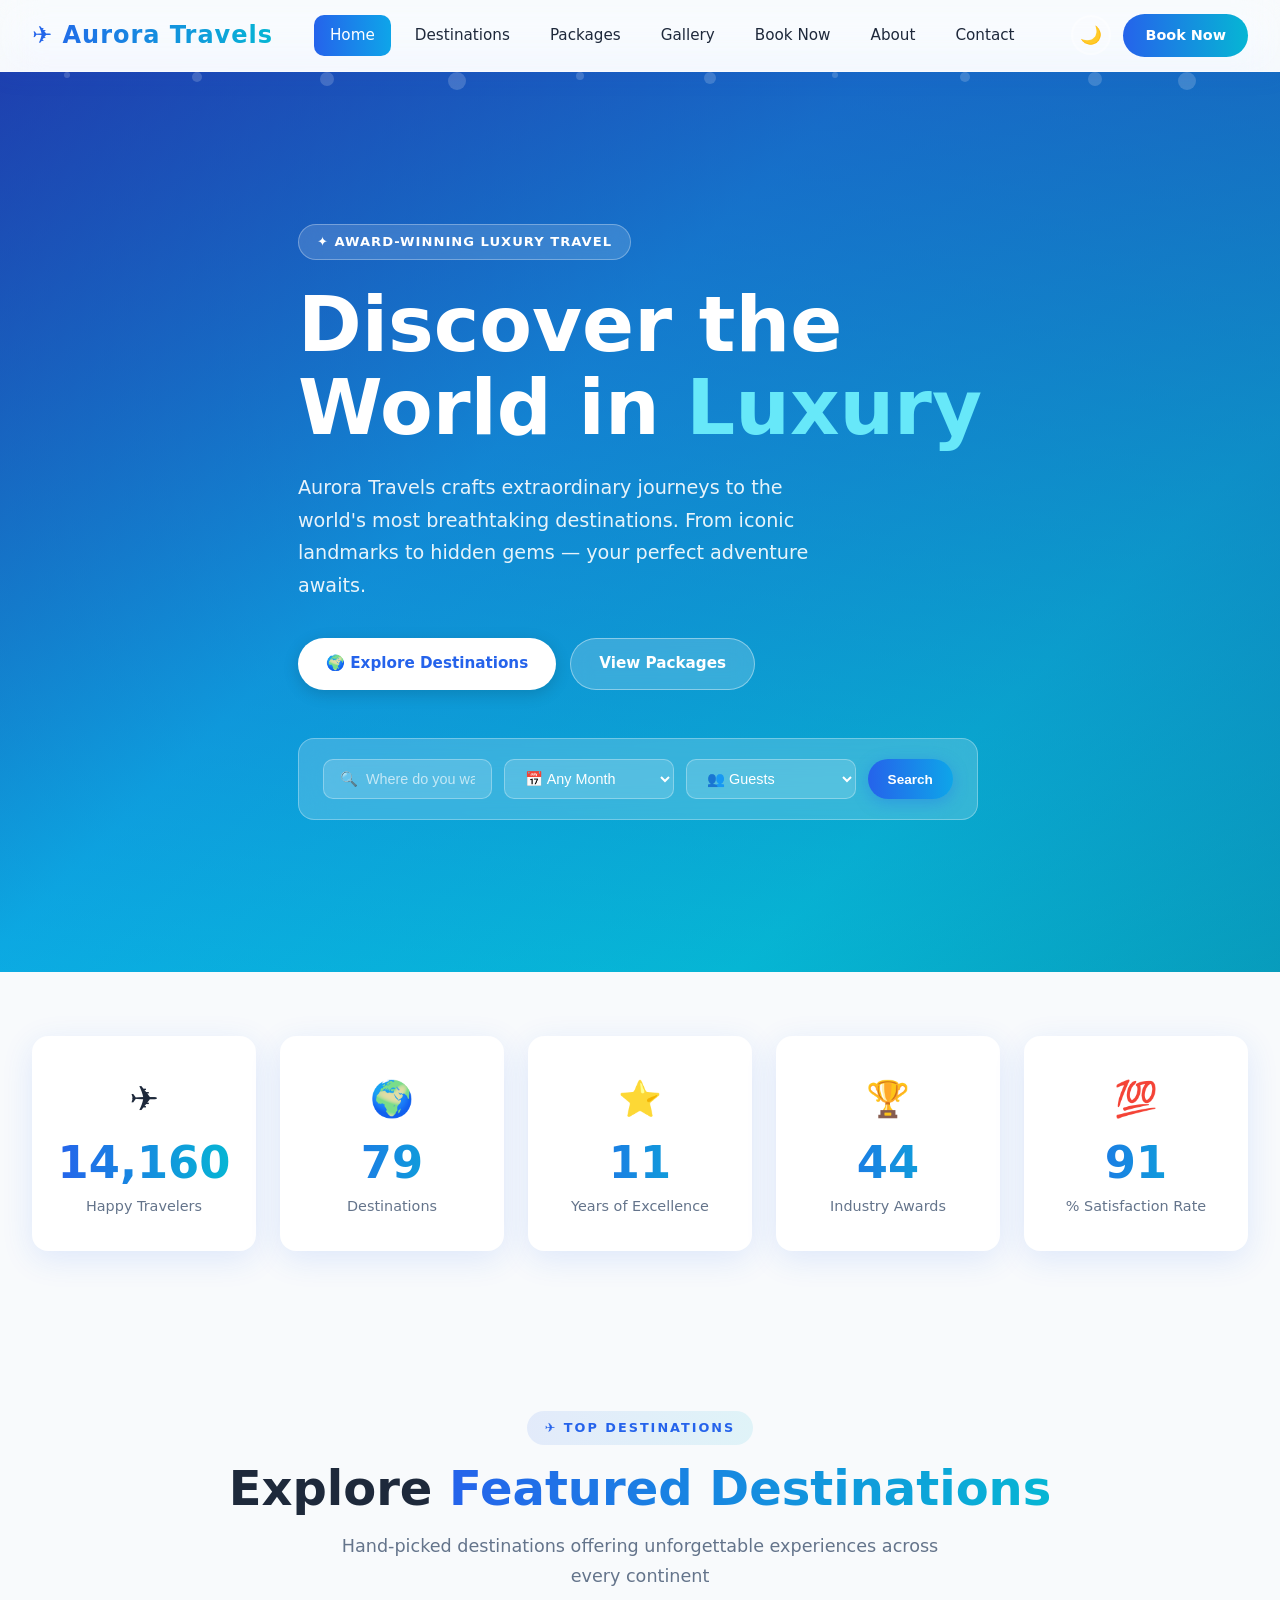
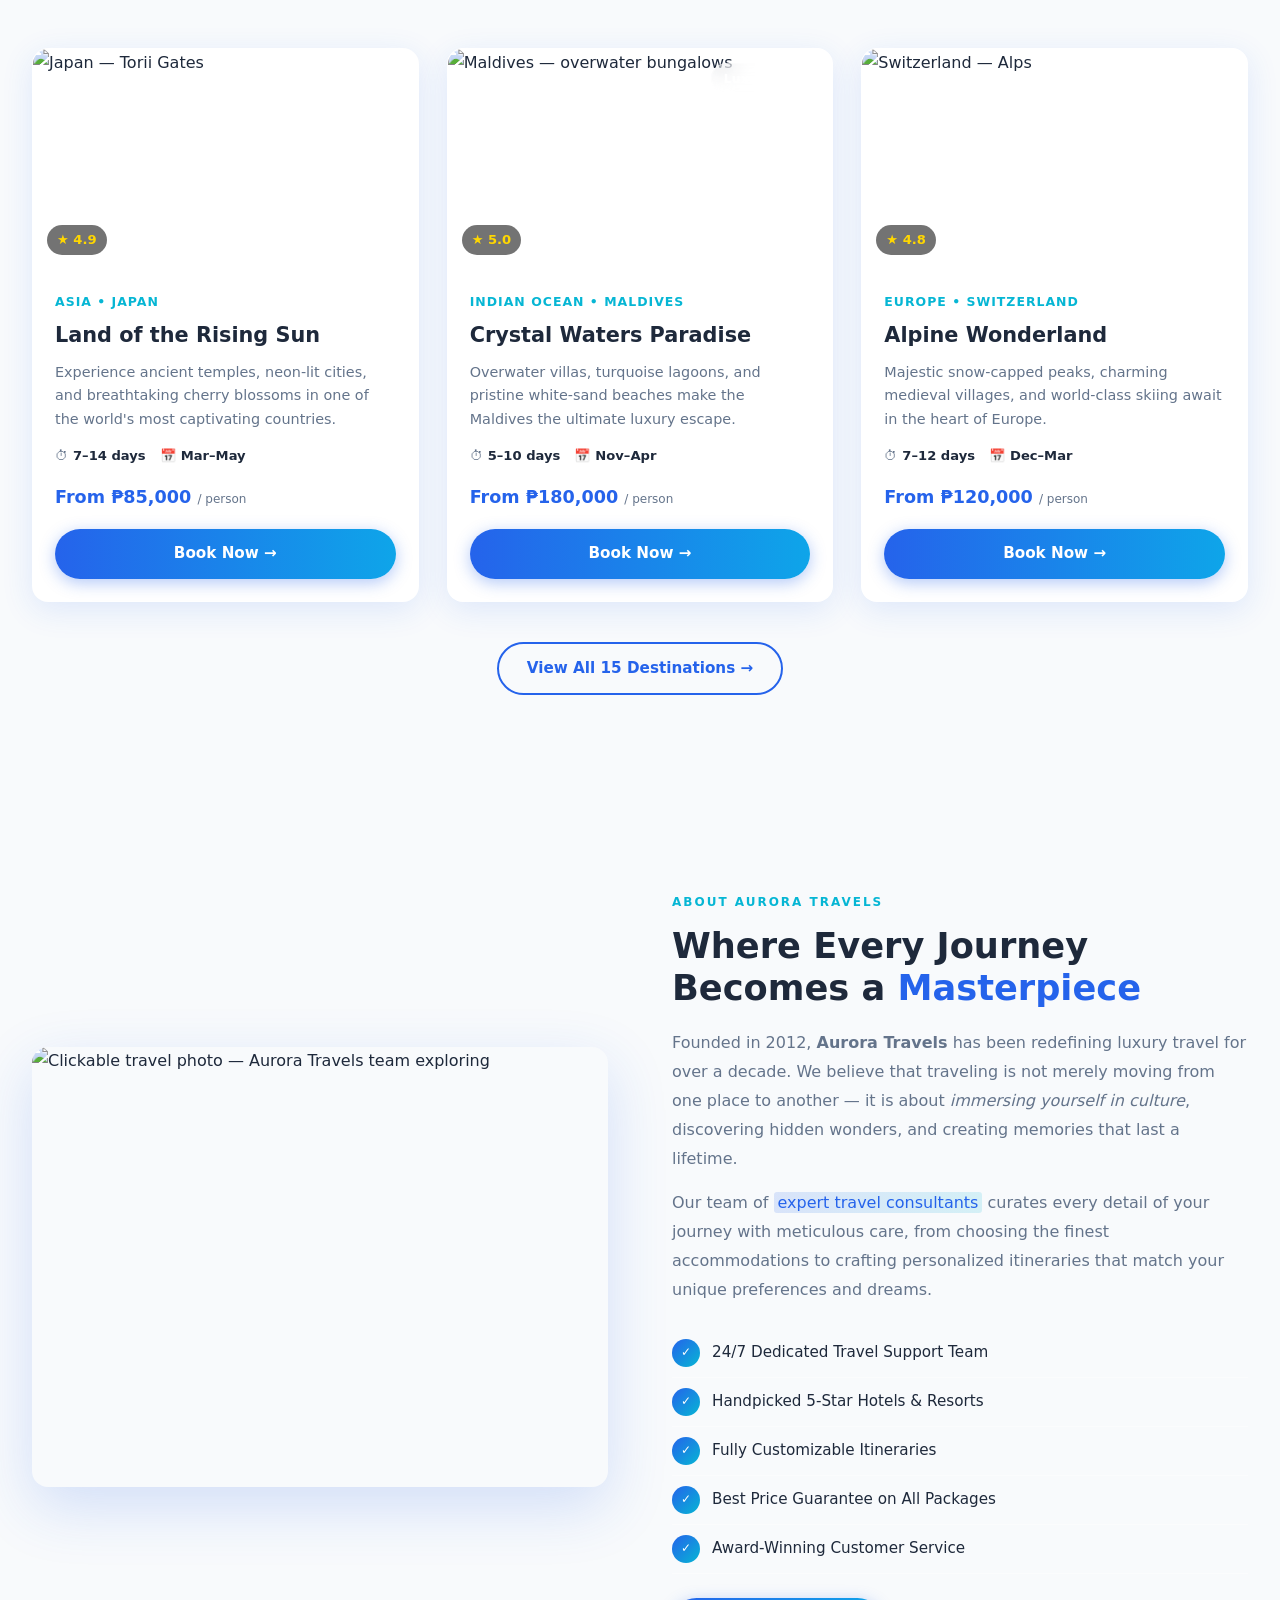
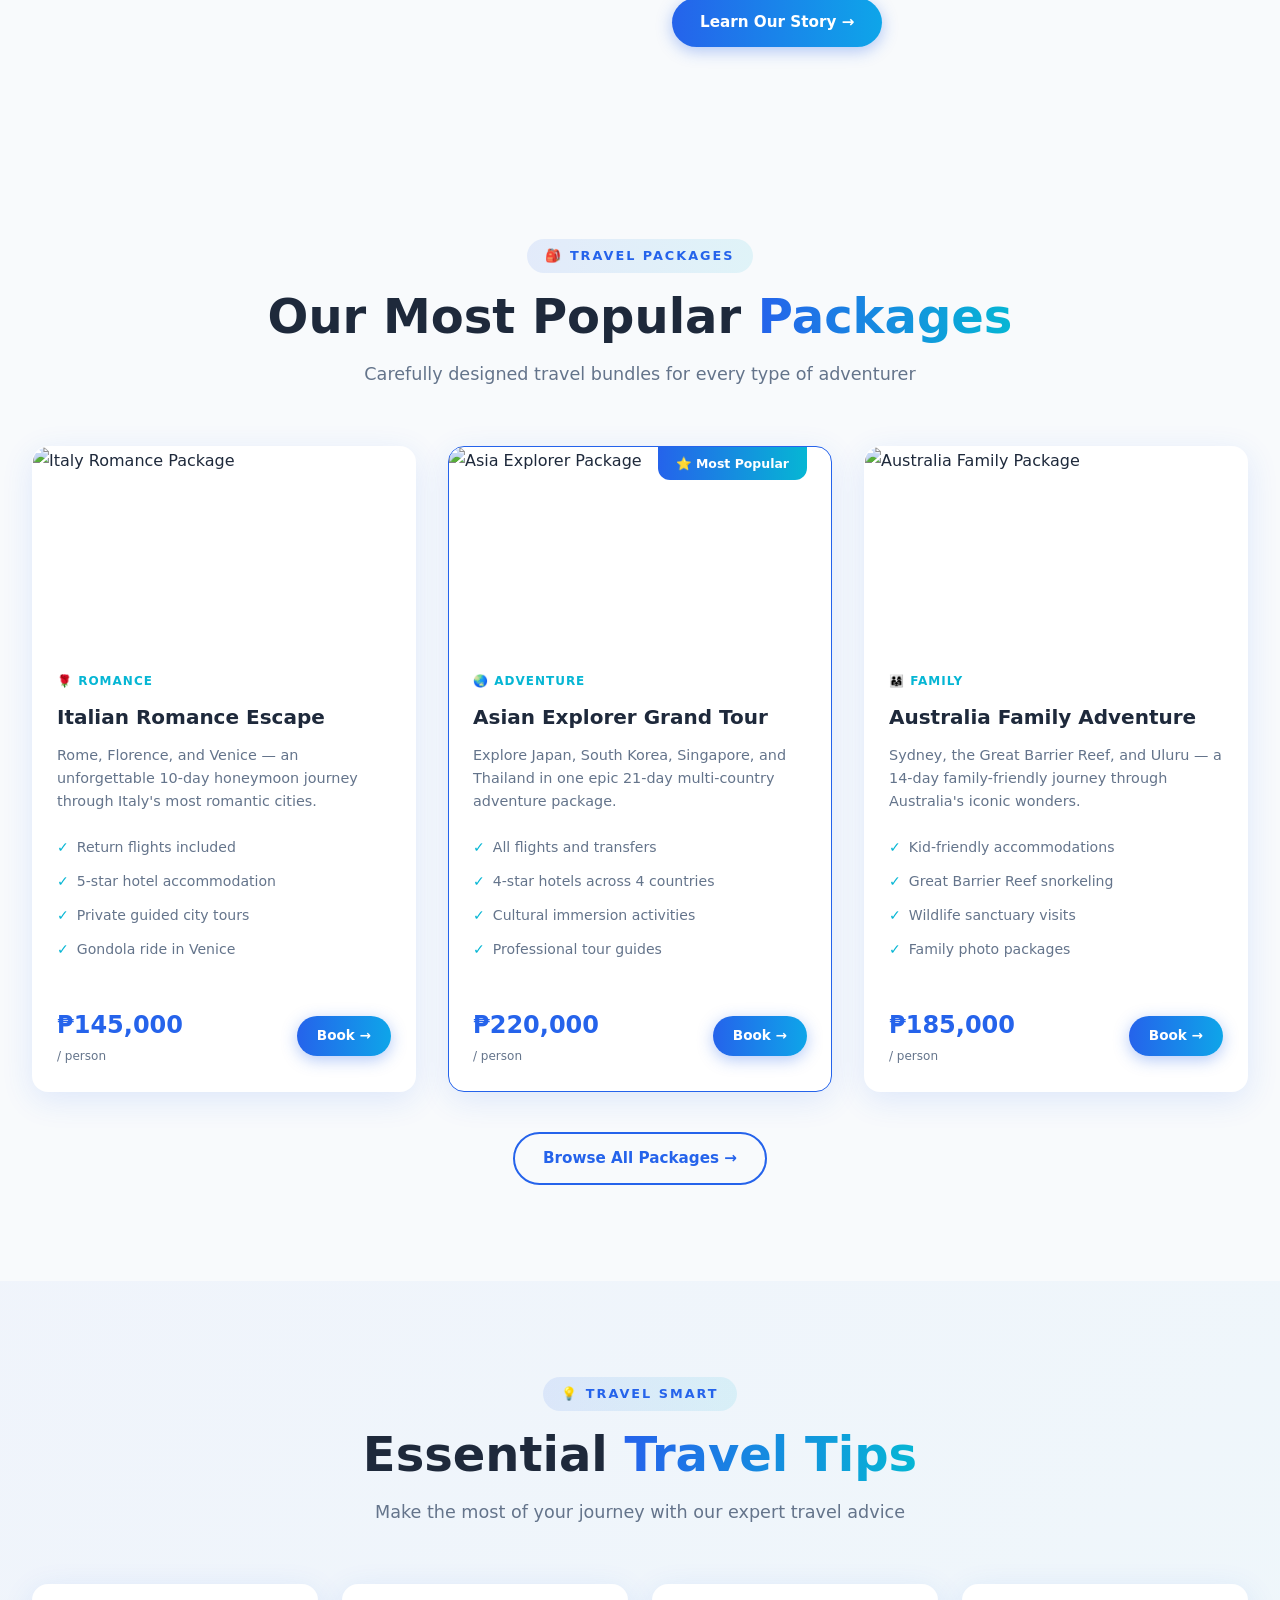
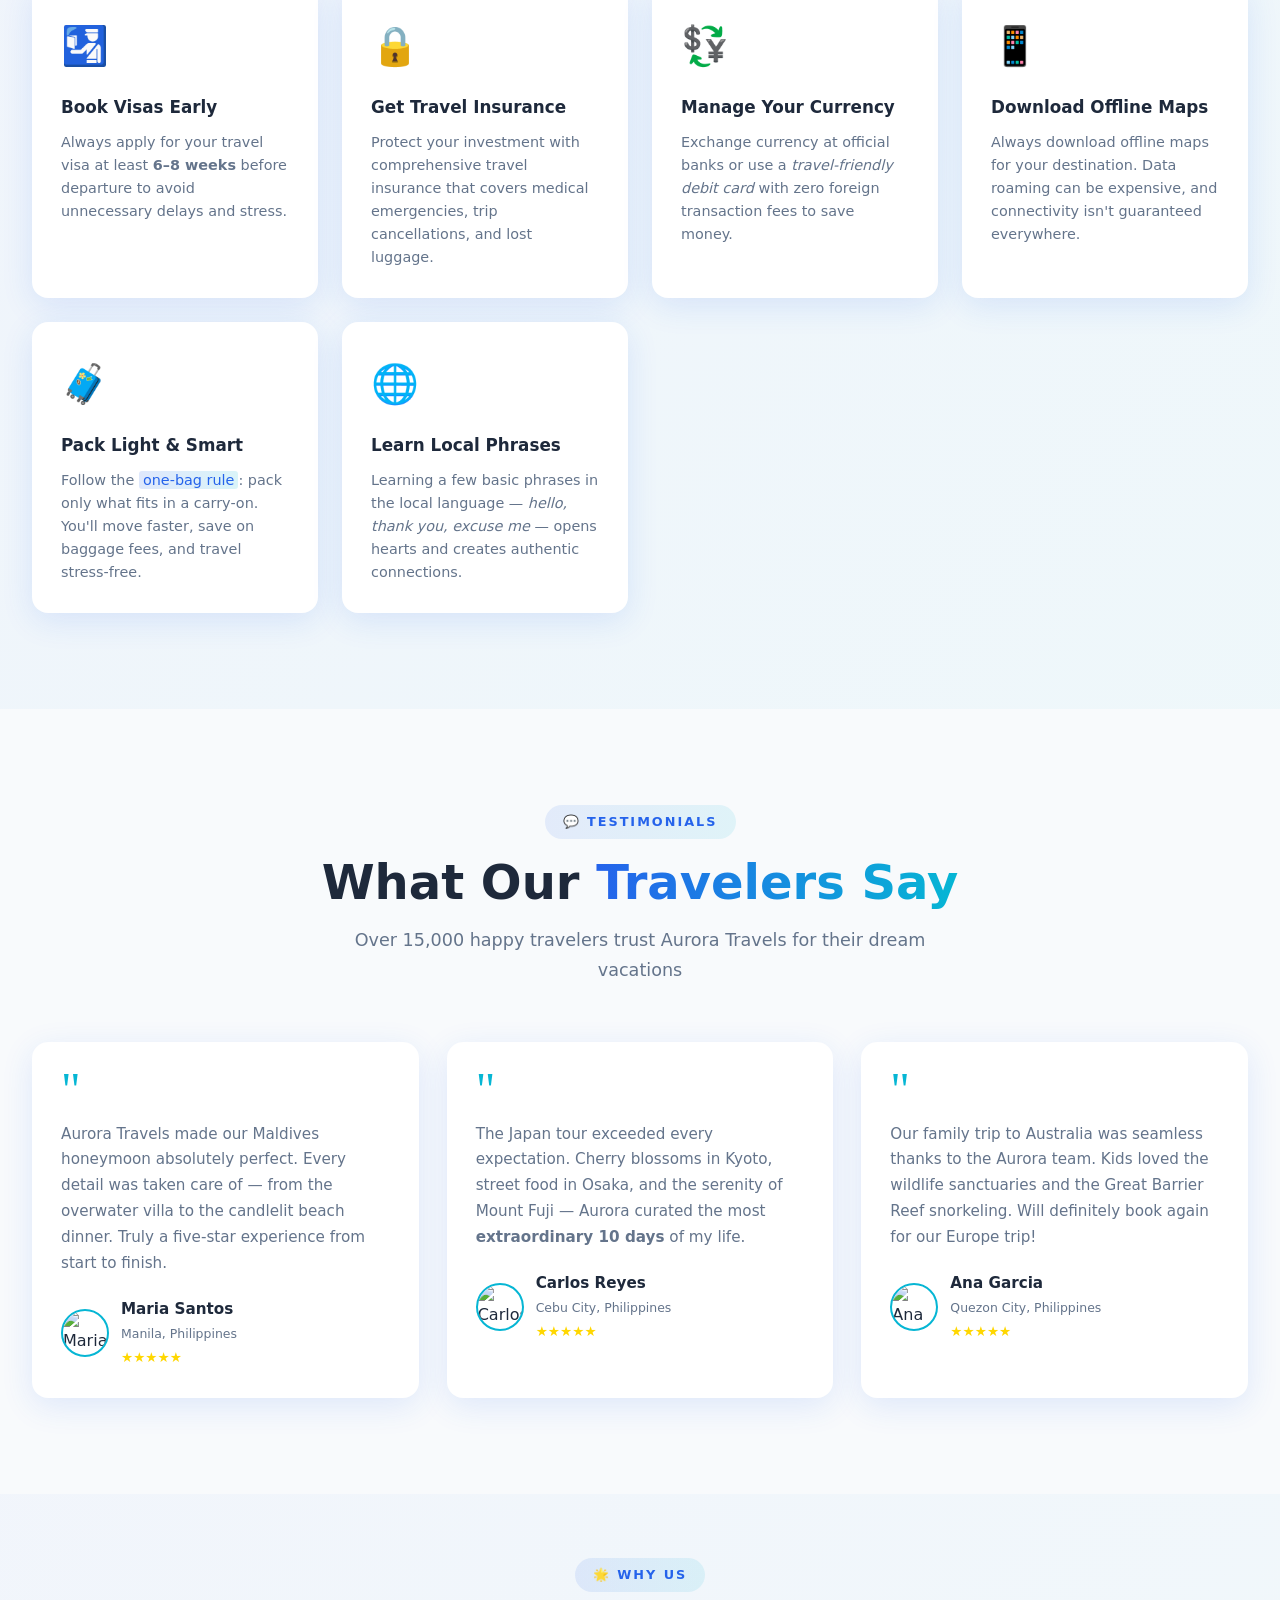
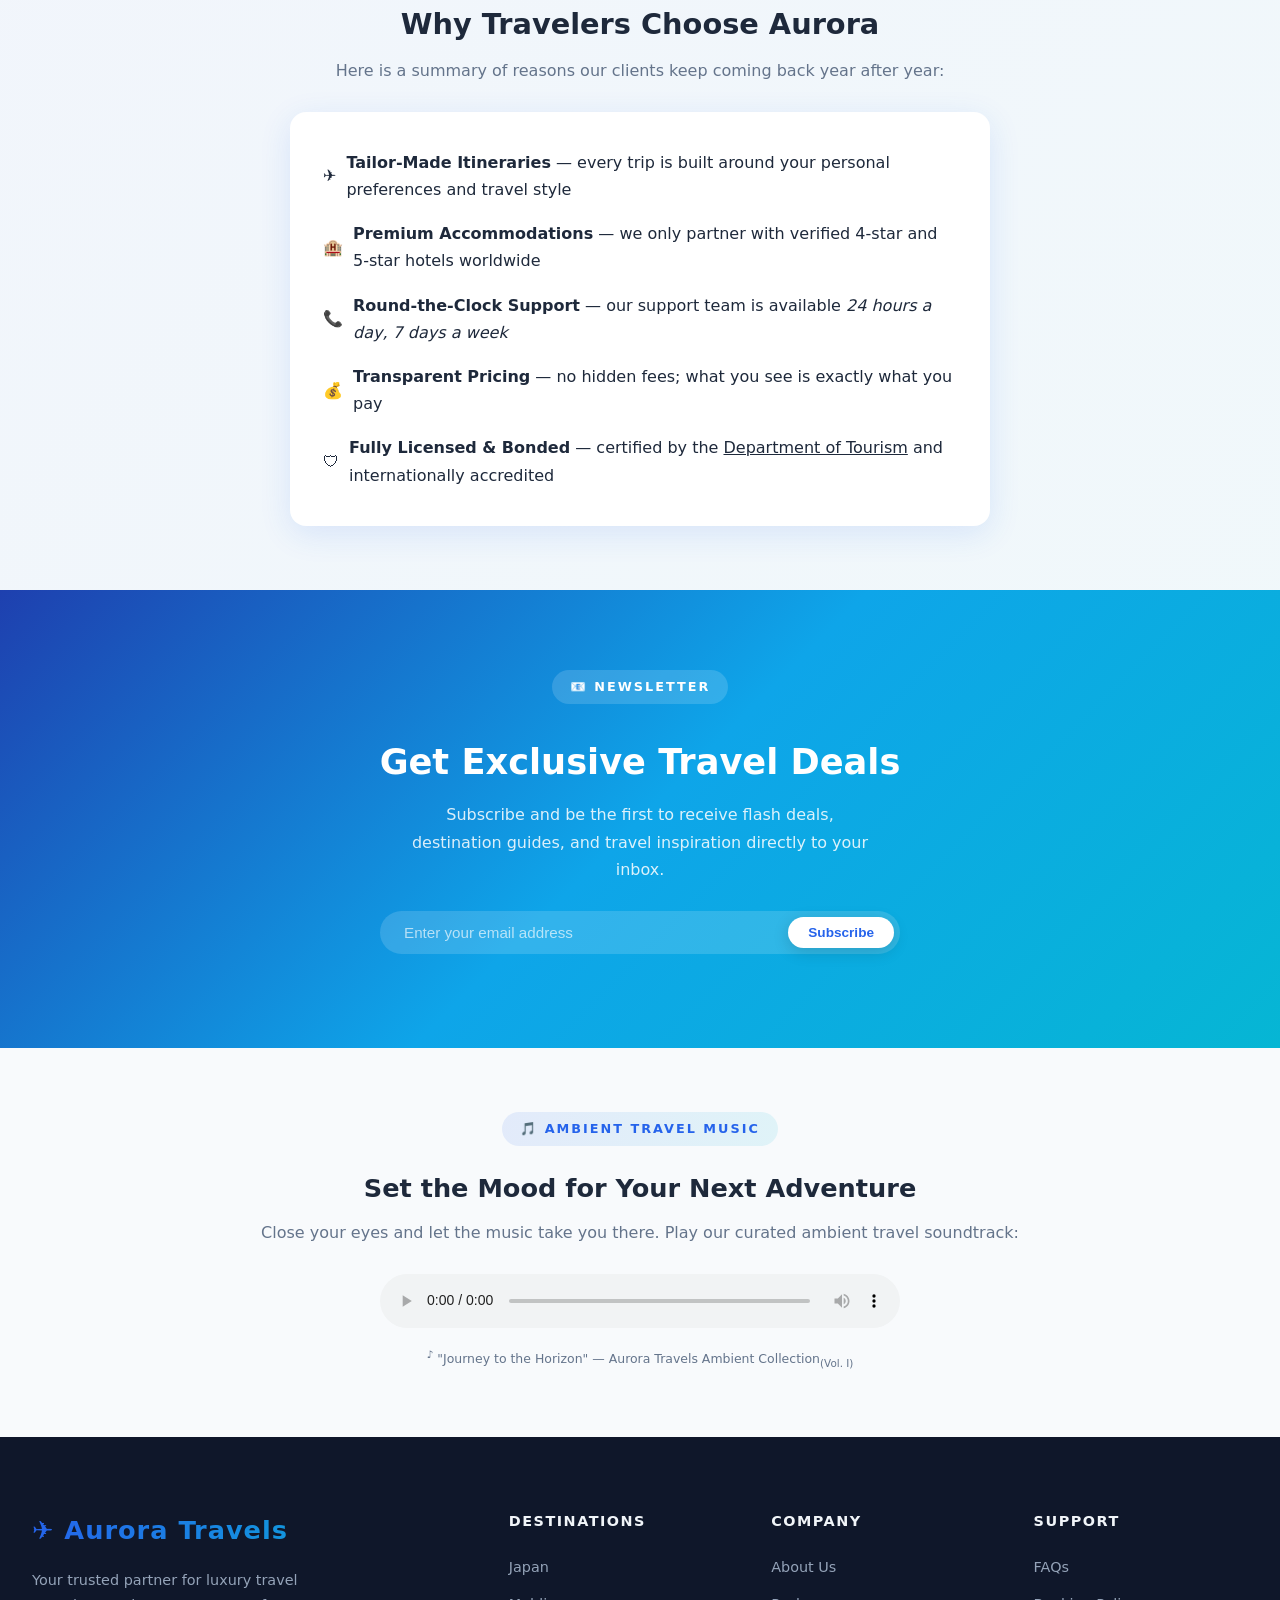
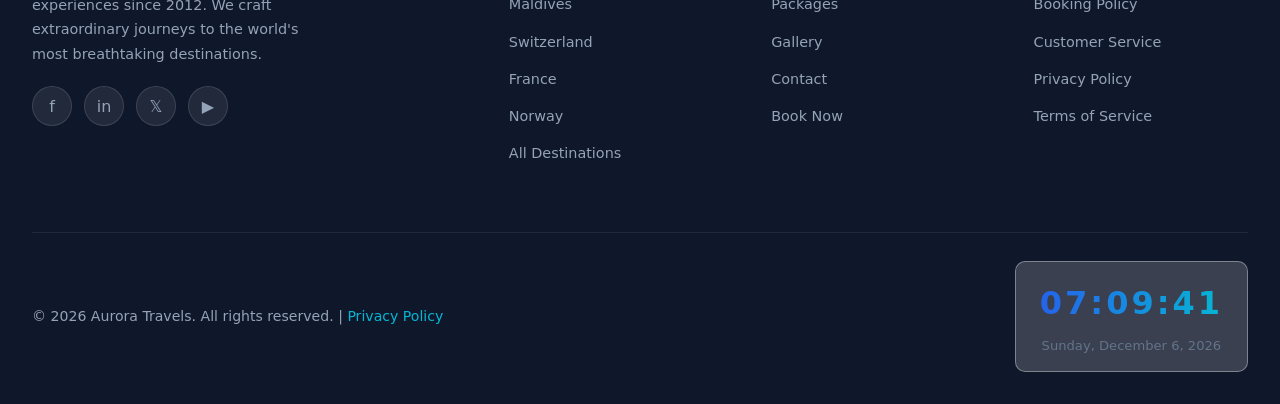
==== commit 43c8b944: "Add files via upload" ====
--- a/index.html
+++ b/index.html
@@ -47,140 +47,7 @@
     @media (max-width: 768px) {
       .intro-section { grid-template-columns: 1fr; gap: 32px; }
     }
-
-    /* Aurora Travels — Glass Login / Register + Page Transition */
-    .aurora-auth-overlay{
-      position:fixed; inset:0; z-index:9999; display:flex; align-items:center; justify-content:center;
-      padding:24px; box-sizing:border-box; background:rgba(4,12,30,.72);
-      backdrop-filter:blur(18px); -webkit-backdrop-filter:blur(18px);
-      opacity:0; visibility:hidden; pointer-events:none; transition:opacity .45s ease,visibility .45s ease;
-    }
-    .aurora-auth-overlay.show{opacity:1;visibility:visible;pointer-events:auto}
-    .aurora-auth-card{
-      width:min(440px,100%); max-height:calc(100vh - 48px); overflow:auto; padding:32px;
-      box-sizing:border-box; border-radius:26px; border:1px solid rgba(255,255,255,.24);
-      background:rgba(255,255,255,.13); box-shadow:0 25px 80px rgba(0,0,0,.38),inset 0 1px rgba(255,255,255,.16);
-      backdrop-filter:blur(26px);-webkit-backdrop-filter:blur(26px);color:#fff;
-      transform:translateY(25px) scale(.98);opacity:0;transition:transform .55s cubic-bezier(.22,1,.36,1),opacity .45s ease;
-    }
-    .aurora-auth-overlay.show .aurora-auth-card{transform:translateY(0) scale(1);opacity:1}
-    .aurora-auth-brand{text-align:center;font-size:1.65rem;font-weight:900}
-    .aurora-auth-sub{text-align:center;color:rgba(255,255,255,.68);font-size:.86rem;margin:6px 0 24px}
-    .aurora-auth-view{display:none}.aurora-auth-view.active{display:block}
-    .aurora-auth-view h2{text-align:center;margin:0 0 7px}
-    .auth-help{text-align:center;color:rgba(255,255,255,.62);font-size:.82rem;margin:0 0 20px}
-    .aurora-auth-field{margin-bottom:14px}.aurora-auth-field label{display:block;font-size:.78rem;font-weight:800;margin-bottom:7px}
-    .aurora-auth-input{width:100%;box-sizing:border-box;padding:13px 14px;border-radius:12px;border:1px solid rgba(255,255,255,.2);
-      outline:none;background:rgba(255,255,255,.09);color:#fff;font:inherit}
-    .aurora-auth-input::placeholder{color:rgba(255,255,255,.43)}
-    .aurora-auth-input:focus{border-color:#67E8F9;box-shadow:0 0 0 3px rgba(103,232,249,.12)}
-    .aurora-auth-submit{width:100%;padding:13px 16px;border:0;border-radius:12px;cursor:pointer;color:#fff;font:inherit;font-weight:900;
-      background:linear-gradient(135deg,#2563EB,#06B6D4);box-shadow:0 10px 28px rgba(37,99,235,.28)}
-    .aurora-auth-message{min-height:20px;margin-top:10px;text-align:center;font-size:.8rem;line-height:1.45}
-    .aurora-auth-message.error{color:#fecaca}.aurora-auth-message.success{color:#a7f3d0}
-    .aurora-auth-switch{text-align:center;margin-top:18px;color:rgba(255,255,255,.64);font-size:.82rem}
-    .aurora-auth-switch button{border:0;background:none;color:#67E8F9;font:inherit;font-weight:900;cursor:pointer}
-    .aurora-auth-note{margin-top:18px;padding:10px 12px;border-radius:11px;border:1px solid rgba(255,255,255,.1);
-      background:rgba(255,255,255,.06);color:rgba(255,255,255,.52);font-size:.68rem;line-height:1.45;text-align:center}
-
-    /* 0.6-second slide transition between Aurora pages */
-    #page-transition{
-      position:fixed;inset:0;z-index:10001;pointer-events:none;visibility:hidden;
-      background:linear-gradient(135deg,#0f172a,#1d4ed8,#06b6d4);
-      transform:translateX(100%);transition:transform .6s cubic-bezier(.77,0,.18,1),visibility 0s .6s;
-    }
-    #page-transition.active{visibility:visible;transform:translateX(0);transition:transform .6s cubic-bezier(.77,0,.18,1)}
-    #page-transition.exit{transform:translateX(-100%);transition:transform .6s cubic-bezier(.77,0,.18,1)}
-    .aurora-account{
-      display:none;
-      align-items:center;
-      gap:8px;
-      margin-left:6px;
-      padding:7px 10px;
-      border-radius:999px;
-      border:1px solid rgba(103,232,249,.20);
-      background:rgba(255,255,255,.08);
-      color:var(--text);
-      font-size:.75rem;
-      font-weight:800;
-      backdrop-filter:blur(12px);
-      -webkit-backdrop-filter:blur(12px);
-      box-shadow:0 5px 18px rgba(37,99,235,.10),inset 0 1px rgba(255,255,255,.08);
-    }
-    .aurora-account.visible{display:flex}.aurora-logout{
-      border:1px solid rgba(103,232,249,.22);
-      border-radius:8px;
-      padding:5px 9px;
-      cursor:pointer;
-      background:linear-gradient(135deg,rgba(37,99,235,.20),rgba(6,182,212,.14));
-      color:#67E8F9;
-      font:inherit;
-      font-weight:800;
-      transition:.2s ease;
-      box-shadow:0 4px 14px rgba(37,99,235,.12);
-    }
-    .aurora-logout:hover{
-      background:linear-gradient(135deg,rgba(37,99,235,.35),rgba(6,182,212,.28));
-      border-color:rgba(103,232,249,.45);
-      transform:translateY(-1px);
-      box-shadow:0 6px 18px rgba(37,99,235,.20);
-    }
-    @media(max-width:768px){.aurora-account{display:none!important}.aurora-auth-card{padding:25px 20px}}
-
-
-    .aurora-hero-logout{
-      border:1px solid rgba(103,232,249,.45)!important;
-      background:rgba(15,23,42,.48)!important;
-      color:#67E8F9!important;
-      cursor:pointer;
-      backdrop-filter:blur(12px);
-      -webkit-backdrop-filter:blur(12px);
-      box-shadow:0 8px 22px rgba(0,0,0,.16),inset 0 1px rgba(255,255,255,.12);
-      transition:transform .2s ease,background .2s ease,border-color .2s ease;
-    }
-    .aurora-hero-logout:hover{
-      transform:translateY(-2px);
-      background:rgba(37,99,235,.55)!important;
-      border-color:#67E8F9!important;
-    }
-    @media(max-width:600px){
-      .hero-actions{flex-wrap:wrap}
-      .aurora-hero-logout{min-width:170px}
-    }
-
-  
-    /* Hero Logout — intentionally matches the View Packages button */
-    .btn-logout-hero{
-      display:inline-flex;
-      align-items:center;
-      justify-content:center;
-      min-height:56px;
-      padding:0 32px;
-      margin-left:10px;
-      border-radius:999px;
-      border:1px solid rgba(255,255,255,.35);
-      background:rgba(15,23,42,.72);
-      color:#fff;
-      font:inherit;
-      font-weight:800;
-      cursor:pointer;
-      backdrop-filter:blur(10px);
-      -webkit-backdrop-filter:blur(10px);
-      transition:transform .25s ease,background .25s ease,border-color .25s ease;
-    }
-    .btn-logout-hero:hover{
-      background:rgba(15,23,42,.9);
-      border-color:rgba(255,255,255,.55);
-      transform:translateY(-2px);
-    }
-    @media(max-width:700px){
-      .btn-logout-hero{
-        margin-left:0;
-        margin-top:12px;
-      }
-    }
-
-</style>
+  </style>
 </head>
 <body>
 
@@ -190,62 +57,6 @@
   <div class="loader-bar"><div class="loader-fill"></div></div>
   <p class="loader-text">Preparing your journey…</p>
 </div>
-
-
-<!-- Aurora Travels Glass Authentication -->
-<div class="aurora-auth-overlay" id="auroraAuth">
-  <div class="aurora-auth-card">
-    <div class="aurora-auth-brand">✈ Aurora Travels</div>
-    <div class="aurora-auth-sub">Your journey starts here.</div>
-
-    <div class="aurora-auth-view active" id="auroraLoginView">
-      <h2>Welcome Back</h2>
-      <p class="auth-help">Log in to continue to Aurora Travels.</p>
-      <form id="auroraLoginForm">
-        <div class="aurora-auth-field">
-          <label for="auroraLoginEmail">Email Address</label>
-          <input class="aurora-auth-input" id="auroraLoginEmail" type="email" required placeholder="you@example.com">
-        </div>
-        <div class="aurora-auth-field">
-          <label for="auroraLoginPassword">Password</label>
-          <input class="aurora-auth-input" id="auroraLoginPassword" type="password" required placeholder="Your password">
-        </div>
-        <button class="aurora-auth-submit" type="submit">🔐 Login</button>
-        <div class="aurora-auth-message" id="auroraLoginMsg"></div>
-      </form>
-      <div class="aurora-auth-switch">New here? <button type="button" onclick="auroraShowAuth('register')">Create an account</button></div>
-    </div>
-
-    <div class="aurora-auth-view" id="auroraRegisterView">
-      <h2>Create Account</h2>
-      <p class="auth-help">Register once, then use your account to log in.</p>
-      <form id="auroraRegisterForm">
-        <div class="aurora-auth-field">
-          <label for="auroraRegisterName">Full Name</label>
-          <input class="aurora-auth-input" id="auroraRegisterName" type="text" required placeholder="Your full name">
-        </div>
-        <div class="aurora-auth-field">
-          <label for="auroraRegisterEmail">Email Address</label>
-          <input class="aurora-auth-input" id="auroraRegisterEmail" type="email" required placeholder="you@example.com">
-        </div>
-        <div class="aurora-auth-field">
-          <label for="auroraRegisterPassword">Password</label>
-          <input class="aurora-auth-input" id="auroraRegisterPassword" type="password" minlength="6" required placeholder="At least 6 characters">
-        </div>
-        <div class="aurora-auth-field">
-          <label for="auroraRegisterConfirm">Confirm Password</label>
-          <input class="aurora-auth-input" id="auroraRegisterConfirm" type="password" minlength="6" required placeholder="Re-enter your password">
-        </div>
-        <button class="aurora-auth-submit" type="submit">✨ Create Account</button>
-        <div class="aurora-auth-message" id="auroraRegisterMsg"></div>
-      </form>
-      <div class="aurora-auth-switch">Already registered? <button type="button" onclick="auroraShowAuth('login')">Login</button></div>
-    </div>
-
-    <div class="aurora-auth-note">Demo only. Accounts are stored locally in your web browser.</div>
-  </div>
-</div>
-<div id="page-transition"></div>
 
 <!-- Scroll to Top -->
 <button id="scroll-top" onclick="window.scrollTo({top:0,behavior:'smooth'})" title="Back to top">▲</button>
@@ -266,11 +77,6 @@
     <div class="nav-actions">
       <button class="btn-theme" id="themeToggle" title="Toggle dark mode">🌙</button>
       <a href="booking.html" class="btn-nav-cta">Book Now</a>
-
-      <div class="aurora-account" id="auroraAccount">
-        <span>👤</span><span id="auroraAccountName">Guest</span>
-        <button class="aurora-logout" type="button" onclick="auroraLogout()">Logout</button>
-      </div>
       <div class="hamburger" id="hamburger">
         <span></span><span></span><span></span>
       </div>
@@ -293,7 +99,6 @@
     </p>
     <div class="hero-actions">
       <a href="destinations.html" class="btn btn-white">🌍 Explore Destinations</a>
-      <button type="button" class="btn aurora-hero-logout" onclick="auroraLogout()">Logout</button>
       <a href="packages.html" class="btn btn-ghost" style="color:#fff;border-color:rgba(255,255,255,0.4)">View Packages</a>
     </div>
     <!-- Hero Search -->
@@ -729,125 +534,6 @@
   // AURORA TRAVELS — Internal JavaScript (index.html)
   // ============================================================
 
-
-  // --- Aurora Glass Authentication ---
-  (function () {
-    var USERS='auroraUsers', SESSION='auroraCurrentUser';
-
-    function getUsers(){try{return JSON.parse(localStorage.getItem(USERS)||'[]')}catch(e){return[]}}
-    function msg(id,text,type){var e=document.getElementById(id);if(!e)return;e.textContent=text||'';e.className='aurora-auth-message'+(type?' '+type:'')}
-    function getSession(){try{return JSON.parse(localStorage.getItem(SESSION)||'null')}catch(e){return null}}
-
-    window.auroraShowAuth=function(view){
-      document.getElementById('auroraLoginView').classList.toggle('active',view==='login');
-      document.getElementById('auroraRegisterView').classList.toggle('active',view==='register');
-      msg('auroraLoginMsg','','');msg('auroraRegisterMsg','','');
-    };
-
-    function showAuth(view){
-      document.getElementById('auroraAuth').classList.add('show');
-      document.body.style.overflow='hidden';
-      window.auroraShowAuth(view||'login');
-    }
-    function hideAuth(){
-      document.getElementById('auroraAuth').classList.remove('show');
-      document.body.style.overflow='';
-    }
-    function updateAccount(u){
-      var c=document.getElementById('auroraAccount'),n=document.getElementById('auroraAccountName');
-      if(!c||!n)return;
-      if(u){n.textContent=u.name;c.classList.add('visible')}else c.classList.remove('visible');
-    }
-    window.auroraLogout=function(){localStorage.removeItem(SESSION);updateAccount(null);showAuth('login');msg('auroraLoginMsg','You have been logged out.','success')};
-
-    document.getElementById('auroraRegisterForm').addEventListener('submit',function(e){
-      e.preventDefault();
-      var name=document.getElementById('auroraRegisterName').value.trim();
-      var email=document.getElementById('auroraRegisterEmail').value.trim().toLowerCase();
-      var pass=document.getElementById('auroraRegisterPassword').value;
-      var confirm=document.getElementById('auroraRegisterConfirm').value;
-      var list=getUsers();
-      if(name.length<2)return msg('auroraRegisterMsg','Please enter your full name.','error');
-      if(pass.length<6)return msg('auroraRegisterMsg','Password must be at least 6 characters.','error');
-      if(pass!==confirm)return msg('auroraRegisterMsg','Passwords do not match.','error');
-      if(list.some(function(u){return u.email===email})){
-        msg('auroraRegisterMsg','That email is already registered.','error');return;
-      }
-      list.push({id:'aurora_'+Date.now(),name:name,email:email,password:pass});
-      localStorage.setItem(USERS,JSON.stringify(list));
-      document.getElementById('auroraRegisterForm').reset();
-      window.auroraShowAuth('login');
-      document.getElementById('auroraLoginEmail').value=email;
-      msg('auroraLoginMsg','✓ Account created! Please log in.','success');
-    });
-
-    document.getElementById('auroraLoginForm').addEventListener('submit',function(e){
-      e.preventDefault();
-      var email=document.getElementById('auroraLoginEmail').value.trim().toLowerCase();
-      var pass=document.getElementById('auroraLoginPassword').value;
-      var u=getUsers().find(function(x){return x.email===email});
-      if(!u)return msg('auroraLoginMsg','No account found. Please register first.','error');
-      if(u.password!==pass)return msg('auroraLoginMsg','Incorrect password.','error');
-      localStorage.setItem(SESSION,JSON.stringify({id:u.id,name:u.name,email:u.email}));
-      updateAccount(u);msg('auroraLoginMsg','✓ Login successful!','success');
-      setTimeout(hideAuth,500);
-    });
-
-    // Every time the homepage document is opened as a new page,
-    // require the user to log in again. The registered accounts remain saved.
-    // We intentionally do NOT restore auroraCurrentUser on page startup.
-    localStorage.removeItem(SESSION);
-    updateAccount(null);
-
-    // Wait for the original Aurora loading animation to finish,
-    // then show the glass login screen.
-    window.addEventListener('load',function(){
-      setTimeout(function(){showAuth('login')},2350);
-    });
-  })();
-
-  // --- 0.6s slide transition for internal HTML navigation ---
-  (function(){
-    var transition=document.getElementById('page-transition');
-    if(!transition)return;
-    document.querySelectorAll('a[href]').forEach(function(link){
-      var href=link.getAttribute('href');
-      if(!href||href.charAt(0)==='#'||href.indexOf('javascript:')===0||link.target==='_blank')return;
-      link.addEventListener('click',function(e){
-        var url=link.href;
-        if(!url||url.indexOf(window.location.origin)!==0)return;
-        e.preventDefault();
-        transition.classList.remove('exit');
-        transition.classList.add('active');
-        setTimeout(function(){window.location.href=url},600);
-      });
-    });
-  })();
-
-
-  // Keep the hero Logout button visible only for a logged-in session.
-  (function(){
-    var originalUpdate = window.auroraLogout;
-    var heroBtn = document.querySelector('.btn-logout-hero');
-    if(heroBtn){
-      var session = null;
-      try { session = JSON.parse(localStorage.getItem('auroraCurrentUser') || 'null'); } catch(e) {}
-      heroBtn.style.display = session ? 'inline-flex' : 'none';
-
-      // Re-check after the login UI has finished initializing.
-      setTimeout(function(){
-        try { session = JSON.parse(localStorage.getItem('auroraCurrentUser') || 'null'); } catch(e) { session=null; }
-        heroBtn.style.display = session ? 'inline-flex' : 'none';
-      }, 100);
-
-      var oldLogout = window.auroraLogout;
-      window.auroraLogout = function(){
-        if(oldLogout) oldLogout();
-        heroBtn.style.display='none';
-      };
-    }
-  })();
-
   // --- Loading Screen ---
   window.addEventListener('load', function () {
     setTimeout(function () {
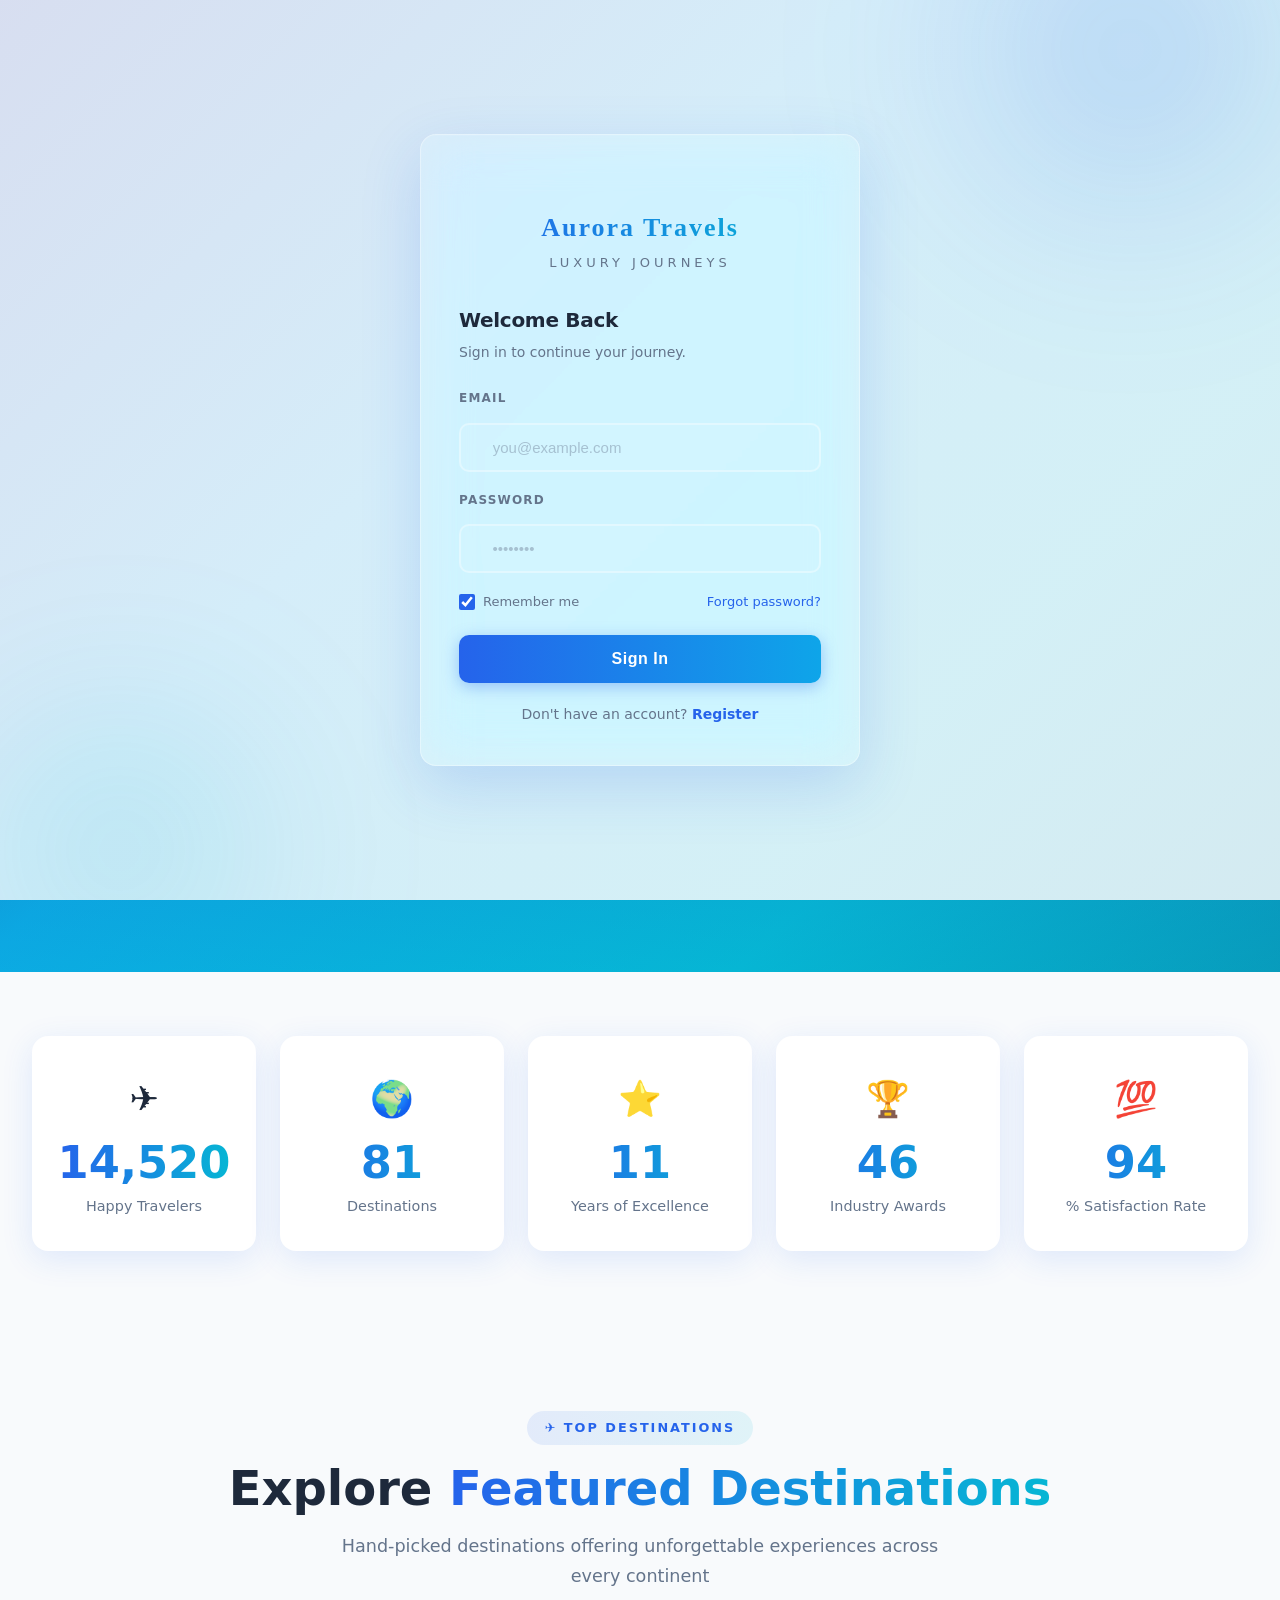
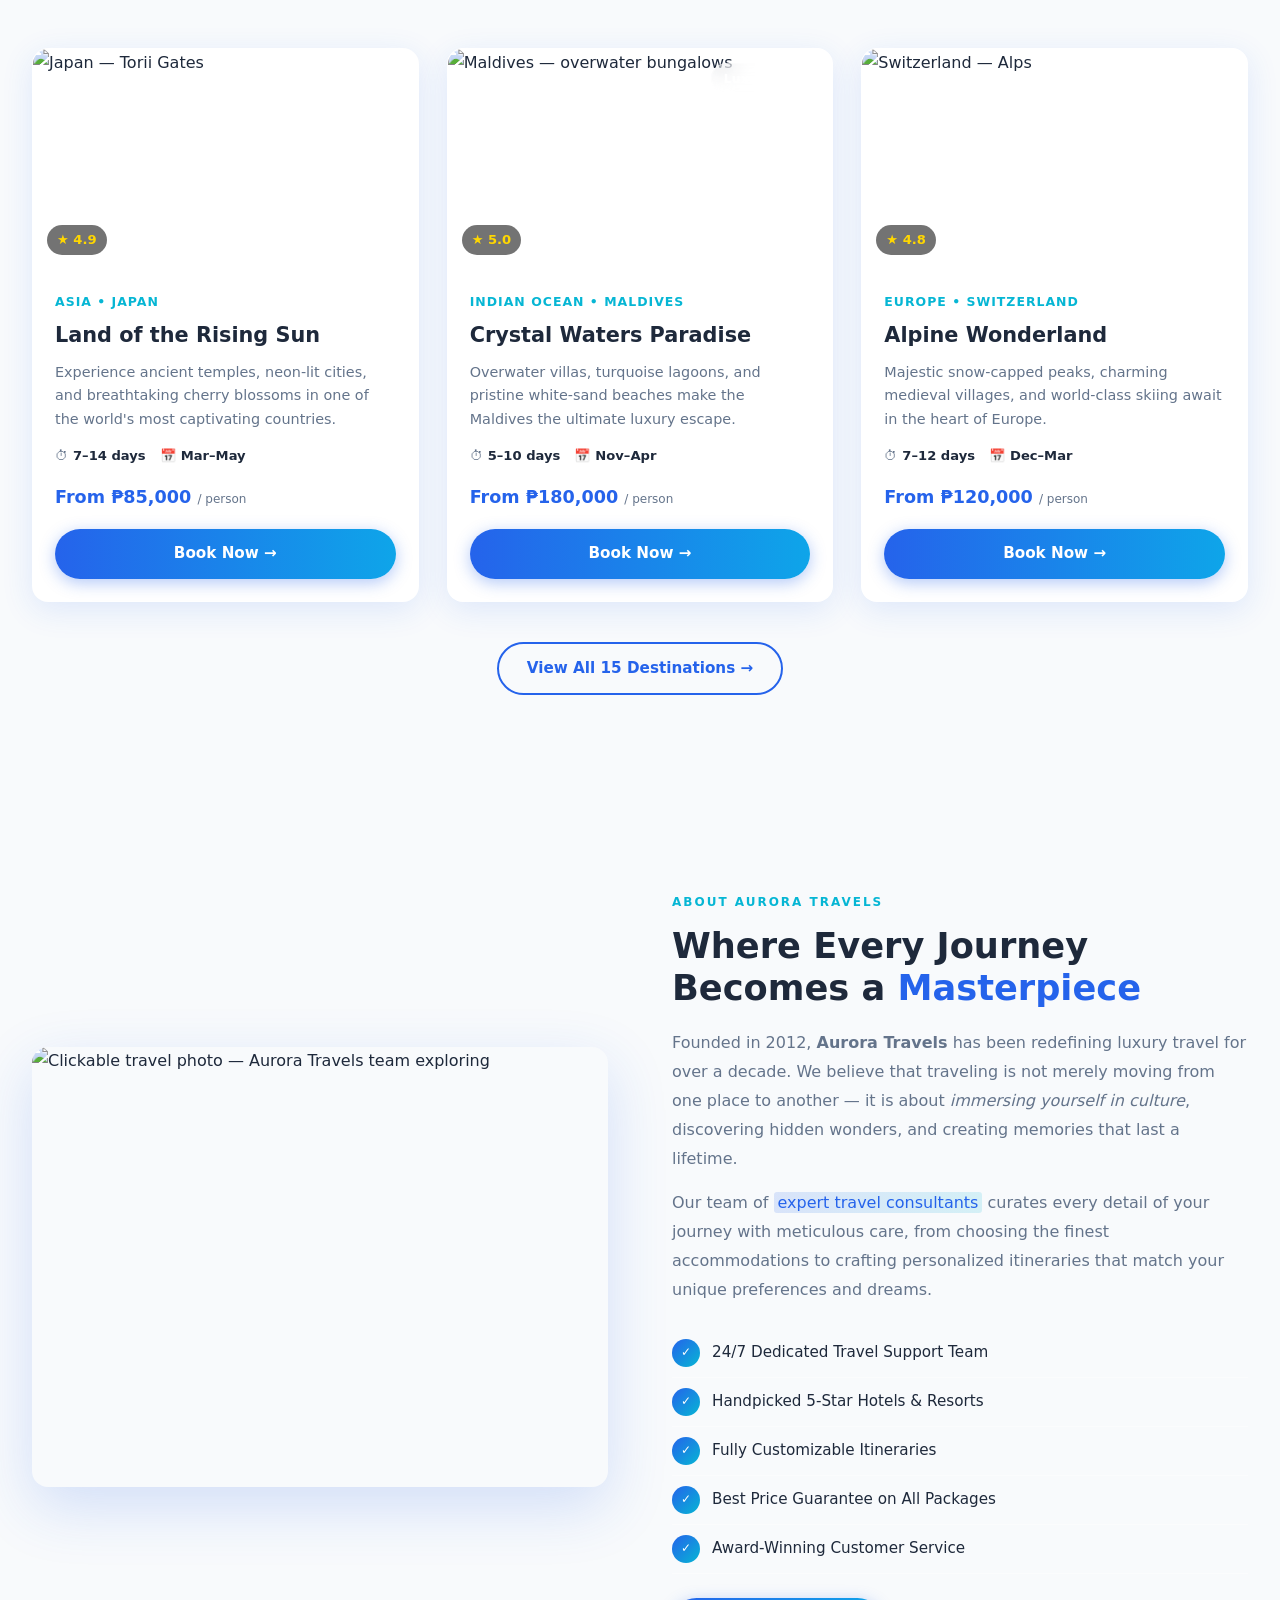
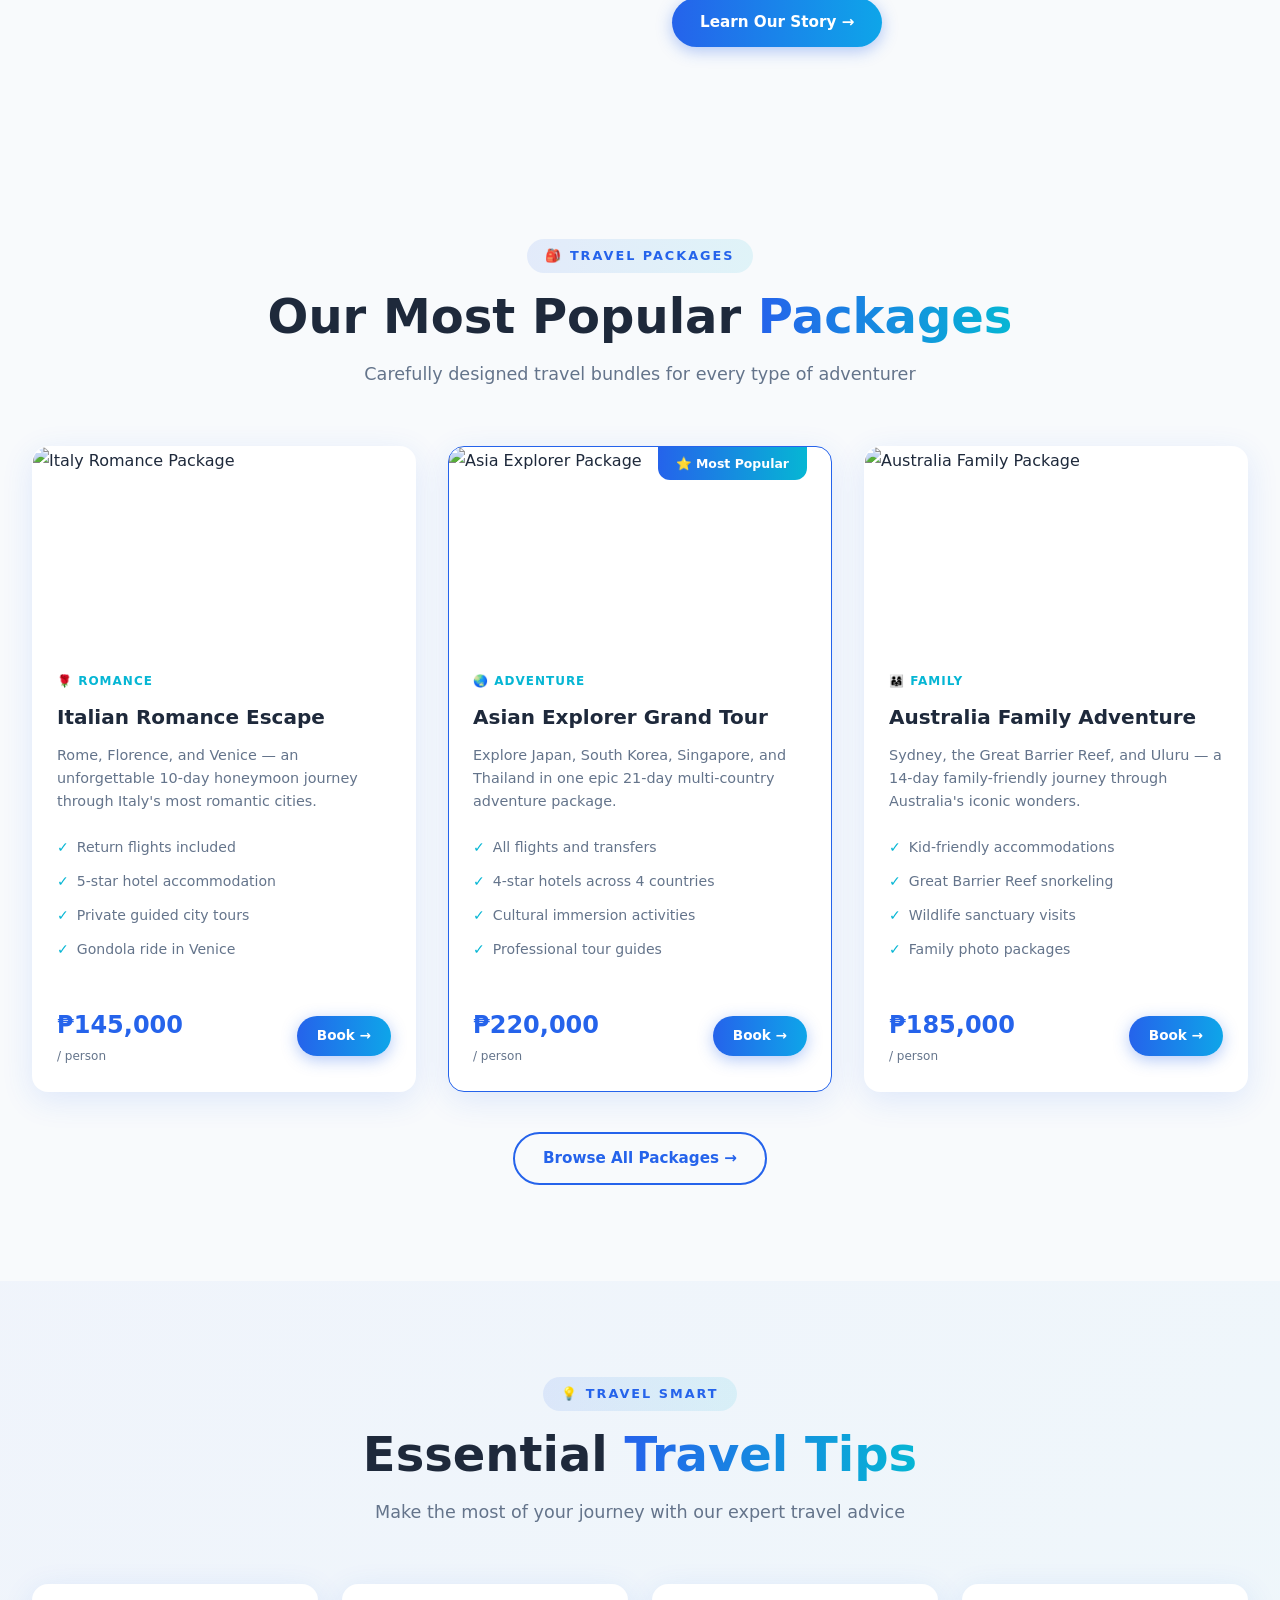
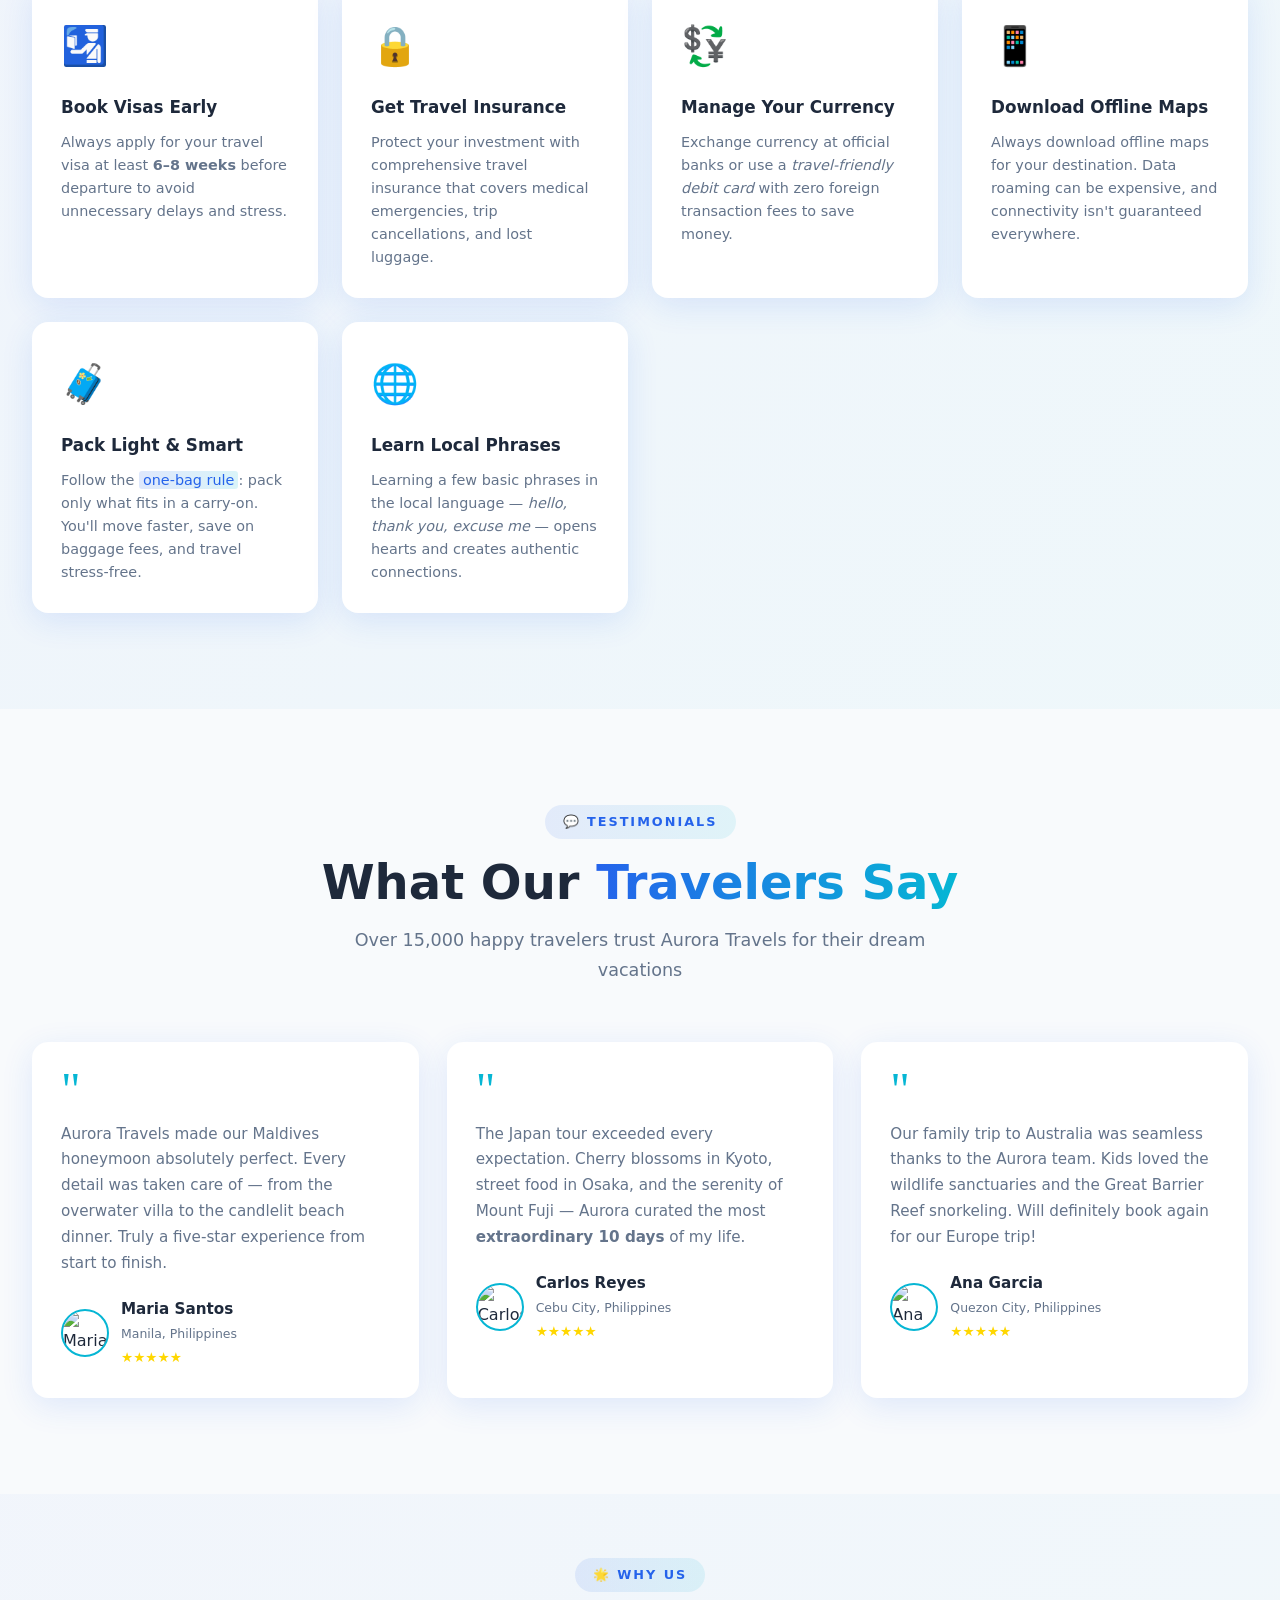
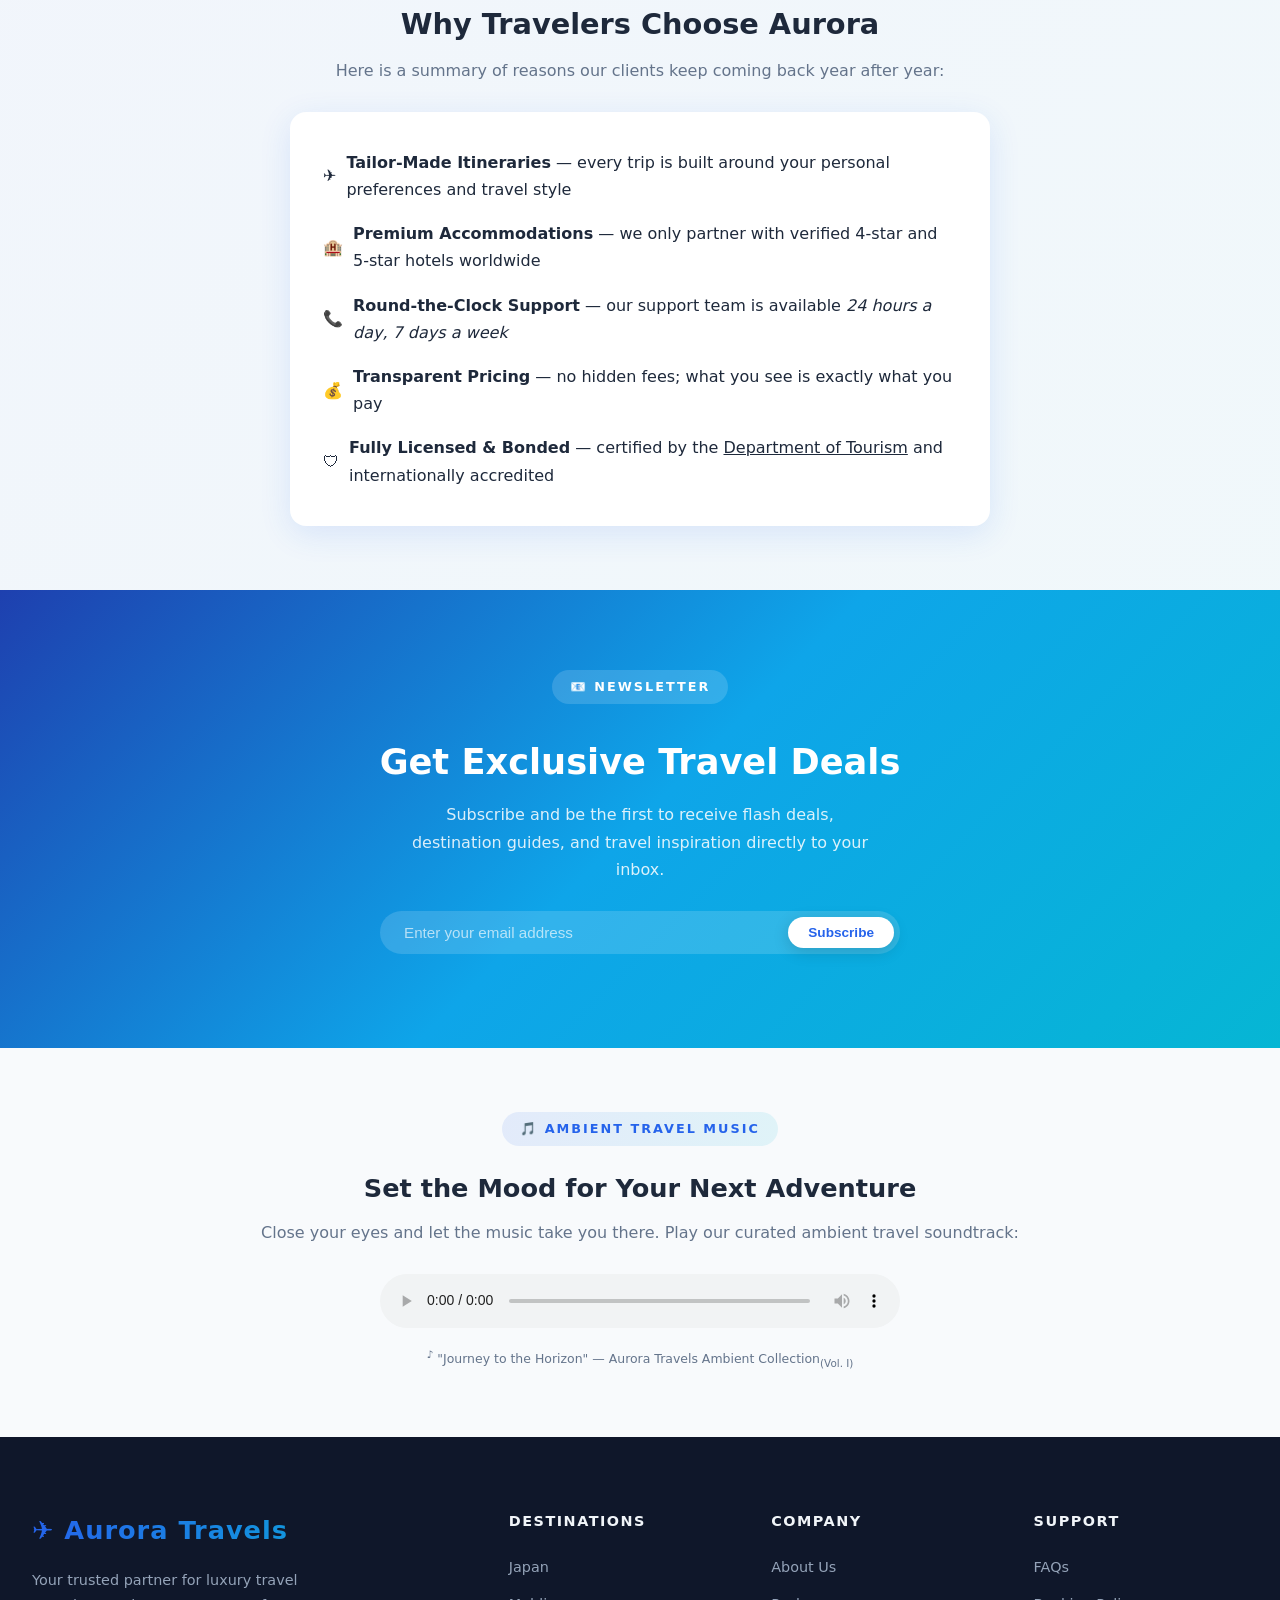
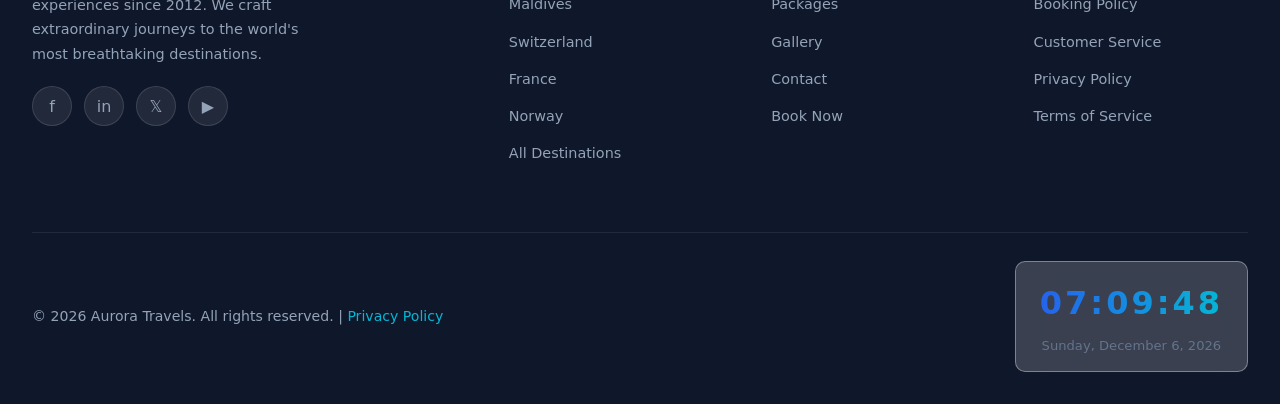
==== commit 0758789c: "Update fmt.Println message from 'Hello' to 'Goodbye'" ====
--- a/index.html
+++ b/index.html
@@ -5,8 +5,318 @@
   <meta name="viewport" content="width=device-width, initial-scale=1.0" />
   <title>Aurora Travels — Luxury Travel Experiences</title>
   <link rel="stylesheet" href="style.css" />
+
+  <!-- ============================================================
+  SESSION GUARD & AUTH OVERLAY – added on top
+  ============================================================ -->
   <style>
-    /* Internal CSS — Home Page Specific */
+    /* ---- Auth Overlay (full‑screen, glassmorphism) ---- */
+    #auth-overlay {
+      position: fixed;
+      inset: 0;
+      z-index: 9999;
+      background: var(--bg);
+      display: flex;
+      align-items: center;
+      justify-content: center;
+      padding: 20px;
+      transition: opacity 0.7s ease, transform 0.7s ease;
+      pointer-events: auto;
+      overflow-y: auto;
+    }
+    #auth-overlay.hidden {
+      opacity: 0;
+      transform: scale(0.96);
+      pointer-events: none;
+    }
+    /* animated background (matching hero) */
+    #auth-overlay::before {
+      content: '';
+      position: absolute;
+      inset: 0;
+      background: linear-gradient(135deg, #1E40AF 0%, #0EA5E9 40%, #06B6D4 75%, #0891B2 100%);
+      opacity: 0.15;
+      z-index: 0;
+      animation: gradientShift 18s ease-in-out infinite alternate;
+    }
+    @keyframes gradientShift {
+      0% { opacity: 0.12; transform: scale(1); }
+      50% { opacity: 0.22; transform: scale(1.02); }
+      100% { opacity: 0.12; transform: scale(1); }
+    }
+    #auth-overlay .orb {
+      position: absolute;
+      border-radius: 50%;
+      filter: blur(80px);
+      pointer-events: none;
+      z-index: 0;
+      animation: orbFloat 25s ease-in-out infinite alternate;
+    }
+    #auth-overlay .orb-1 {
+      width: 500px; height: 500px;
+      top: -200px; right: -100px;
+      background: radial-gradient(circle, rgba(37,99,235,0.20), transparent 70%);
+      animation-duration: 22s;
+    }
+    #auth-overlay .orb-2 {
+      width: 400px; height: 400px;
+      bottom: -150px; left: -80px;
+      background: radial-gradient(circle, rgba(6,182,212,0.18), transparent 70%);
+      animation-duration: 28s;
+      animation-direction: alternate-reverse;
+    }
+    @keyframes orbFloat {
+      0% { transform: translate(0,0) scale(1); }
+      100% { transform: translate(60px,-40px) scale(1.15); }
+    }
+    .auth-container {
+      width: 100%;
+      max-width: 440px;
+      position: relative;
+      z-index: 2;
+    }
+    .auth-card {
+      background: var(--glass-bg);
+      backdrop-filter: blur(24px) saturate(180%);
+      -webkit-backdrop-filter: blur(24px) saturate(180%);
+      border: 1px solid var(--glass-border);
+      border-radius: var(--radius);
+      padding: 44px 38px 38px;
+      box-shadow: var(--shadow-lg), inset 0 1px 0 rgba(255,255,255,0.06);
+      transition: var(--transition);
+    }
+    .auth-brand {
+      text-align: center;
+      margin-bottom: 28px;
+    }
+    .auth-brand .logo-icon {
+      font-size: 28px;
+      color: var(--primary);
+      margin-bottom: 4px;
+      display: inline-block;
+    }
+    .auth-brand h1 {
+      font-family: 'Playfair Display', serif;
+      font-weight: 700;
+      font-size: 26px;
+      letter-spacing: 2px;
+      background: linear-gradient(90deg, var(--primary), var(--accent));
+      -webkit-background-clip: text;
+      -webkit-text-fill-color: transparent;
+      background-clip: text;
+    }
+    .auth-brand .sub {
+      font-size: 13px;
+      color: var(--text-light);
+      letter-spacing: 4px;
+      text-transform: uppercase;
+      font-weight: 300;
+      margin-top: 2px;
+    }
+    .auth-form {
+      display: block;
+      transition: opacity 0.4s ease, transform 0.4s ease;
+    }
+    .auth-form.hidden { display: none; }
+    .auth-form .form-title {
+      font-size: 20px; font-weight: 700; margin-bottom: 4px;
+      letter-spacing: -0.3px; color: var(--text);
+    }
+    .auth-form .form-sub {
+      font-size: 14px; color: var(--text-light);
+      margin-bottom: 24px; font-weight: 300;
+    }
+    .form-group {
+      margin-bottom: 18px;
+      position: relative;
+    }
+    .form-group label {
+      display: block;
+      font-size: 12px;
+      font-weight: 600;
+      text-transform: uppercase;
+      letter-spacing: 1.2px;
+      color: var(--text-light);
+      margin-bottom: 6px;
+    }
+    .form-group .input-wrap {
+      position: relative;
+      display: flex;
+      align-items: center;
+      background: rgba(255,255,255,0.06);
+      border: 2px solid var(--glass-border);
+      border-radius: var(--radius-sm);
+      transition: var(--transition);
+    }
+    .form-group .input-wrap:focus-within {
+      border-color: var(--primary);
+      box-shadow: 0 0 0 4px rgba(37,99,235,0.12);
+      background: rgba(255,255,255,0.08);
+    }
+    body.dark .form-group .input-wrap {
+      background: rgba(255,255,255,0.04);
+    }
+    body.dark .form-group .input-wrap:focus-within {
+      background: rgba(255,255,255,0.07);
+      box-shadow: 0 0 0 4px rgba(37,99,235,0.20);
+    }
+    .form-group .input-wrap i {
+      color: var(--text-light);
+      font-size: 15px;
+      padding: 0 0 0 16px;
+      width: 20px;
+      transition: color 0.3s;
+    }
+    .form-group .input-wrap:focus-within i { color: var(--primary); }
+    .form-group .input-wrap input {
+      width: 100%;
+      padding: 14px 16px 14px 12px;
+      background: transparent;
+      border: none;
+      outline: none;
+      color: var(--text);
+      font-size: 15px;
+      font-family: 'Inter', sans-serif;
+      font-weight: 400;
+    }
+    .form-group .input-wrap input::placeholder {
+      color: rgba(100,116,139,0.4);
+      font-weight: 300;
+    }
+    body.dark .form-group .input-wrap input::placeholder {
+      color: rgba(148,163,184,0.35);
+    }
+    .form-group .input-wrap .toggle-pw {
+      padding-right: 14px;
+      cursor: pointer;
+      color: var(--text-light);
+      font-size: 14px;
+      transition: color 0.3s;
+      background: none;
+      border: none;
+    }
+    .form-group .input-wrap .toggle-pw:hover { color: var(--text); }
+    .form-options {
+      display: flex;
+      justify-content: space-between;
+      align-items: center;
+      margin: 6px 0 22px;
+      font-size: 13px;
+    }
+    .form-options label {
+      display: flex;
+      align-items: center;
+      gap: 8px;
+      color: var(--text-light);
+      cursor: pointer;
+      font-weight: 300;
+    }
+    .form-options label input[type="checkbox"] {
+      accent-color: var(--primary);
+      width: 16px; height: 16px;
+      cursor: pointer;
+    }
+    .form-options a {
+      color: var(--primary);
+      text-decoration: none;
+      font-weight: 500;
+      font-size: 13px;
+      transition: color 0.3s;
+    }
+    .form-options a:hover { color: var(--secondary); text-decoration: underline; }
+    .btn-gold {
+      width: 100%;
+      padding: 15px;
+      border: none;
+      border-radius: var(--radius-sm);
+      background: linear-gradient(90deg, var(--primary), var(--secondary));
+      color: #fff;
+      font-size: 16px;
+      font-weight: 600;
+      font-family: 'Inter', sans-serif;
+      cursor: pointer;
+      transition: var(--transition);
+      letter-spacing: 0.5px;
+      box-shadow: 0 4px 16px rgba(37,99,235,0.35);
+      position: relative;
+      overflow: hidden;
+    }
+    .btn-gold:hover {
+      transform: translateY(-2px);
+      box-shadow: 0 8px 28px rgba(37,99,235,0.50);
+    }
+    .btn-gold:active { transform: scale(0.98); }
+    .btn-gold .btn-loader {
+      display: none;
+      width: 20px; height: 20px;
+      border: 2px solid rgba(255,255,255,0.2);
+      border-top-color: #fff;
+      border-radius: 50%;
+      animation: spin 0.7s linear infinite;
+      margin: 0 auto;
+    }
+    .btn-gold.loading .btn-text { display: none; }
+    .btn-gold.loading .btn-loader { display: block; }
+    @keyframes spin { to { transform: rotate(360deg); } }
+    .auth-switch {
+      text-align: center;
+      margin-top: 20px;
+      font-size: 14px;
+      color: var(--text-light);
+    }
+    .auth-switch a {
+      color: var(--primary);
+      text-decoration: none;
+      font-weight: 600;
+      cursor: pointer;
+      transition: color 0.3s;
+    }
+    .auth-switch a:hover { color: var(--secondary); text-decoration: underline; }
+    .auth-error {
+      background: rgba(239,68,68,0.10);
+      border: 1px solid rgba(239,68,68,0.25);
+      border-radius: var(--radius-sm);
+      padding: 10px 14px;
+      margin-bottom: 16px;
+      font-size: 13px;
+      color: #EF4444;
+      display: none;
+      align-items: center;
+      gap: 10px;
+    }
+    .auth-error.show { display: flex; }
+    .auth-error i { font-size: 16px; }
+    .success-banner {
+      display: none;
+      text-align: center;
+      padding: 12px;
+      border-radius: var(--radius-sm);
+      font-weight: 500;
+      margin-bottom: 16px;
+    }
+    .success-banner.show { display: block; }
+    .success-banner.success {
+      background: rgba(16,185,129,0.12);
+      border: 1px solid rgba(16,185,129,0.30);
+      color: #059669;
+    }
+    .success-banner.info {
+      background: rgba(37,99,235,0.10);
+      border: 1px solid rgba(37,99,235,0.25);
+      color: var(--primary);
+    }
+    /* responsive */
+    @media (max-width: 640px) {
+      .auth-card { padding: 30px 20px 26px; }
+    }
+    @media (max-width: 420px) {
+      .auth-card { padding: 24px 14px 20px; }
+      .form-options { flex-wrap: wrap; gap: 8px; }
+    }
+  </style>
+
+  <style>
+    /* Internal CSS — Home Page Specific (unchanged) */
     .intro-section {
       display: grid;
       grid-template-columns: 1fr 1fr;
@@ -50,6 +360,117 @@
   </style>
 </head>
 <body>
+
+<!-- ============================================================
+AUTH OVERLAY (added)
+============================================================ -->
+<div id="auth-overlay">
+  <div class="orb orb-1"></div>
+  <div class="orb orb-2"></div>
+
+  <div class="auth-container">
+    <div class="auth-card">
+      <!-- Brand -->
+      <div class="auth-brand">
+        <div class="logo-icon"><i class="fas fa-plane-departure"></i></div>
+        <h1>Aurora Travels</h1>
+        <div class="sub">Luxury Journeys</div>
+      </div>
+
+      <!-- Error & Success messages -->
+      <div id="auth-error" class="auth-error">
+        <i class="fas fa-exclamation-circle"></i>
+        <span id="auth-error-text">Invalid credentials</span>
+      </div>
+      <div id="success-banner" class="success-banner">
+        <i class="fas fa-check-circle" style="margin-right:8px;"></i>
+        <span id="banner-text">Success!</span>
+      </div>
+
+      <!-- LOGIN FORM -->
+      <form id="login-form" class="auth-form" autocomplete="off" novalidate>
+        <div class="form-title">Welcome Back</div>
+        <div class="form-sub">Sign in to continue your journey.</div>
+        <div class="form-group">
+          <label for="login-email">Email</label>
+          <div class="input-wrap">
+            <i class="fas fa-envelope"></i>
+            <input type="email" id="login-email" placeholder="you@example.com" required />
+          </div>
+        </div>
+        <div class="form-group">
+          <label for="login-password">Password</label>
+          <div class="input-wrap">
+            <i class="fas fa-lock"></i>
+            <input type="password" id="login-password" placeholder="••••••••" required />
+            <button type="button" class="toggle-pw" aria-label="Toggle password visibility">
+              <i class="fas fa-eye"></i>
+            </button>
+          </div>
+        </div>
+        <div class="form-options">
+          <label><input type="checkbox" checked /> Remember me</label>
+          <a href="#">Forgot password?</a>
+        </div>
+        <button type="submit" class="btn-gold" id="login-btn">
+          <span class="btn-text">Sign In</span>
+          <span class="btn-loader"></span>
+        </button>
+        <div class="auth-switch">
+          Don't have an account? <a id="switch-to-register">Register</a>
+        </div>
+      </form>
+
+      <!-- REGISTER FORM -->
+      <form id="register-form" class="auth-form hidden" autocomplete="off" novalidate>
+        <div class="form-title">Create Account</div>
+        <div class="form-sub">Start your luxury journey today.</div>
+        <div class="form-group">
+          <label for="reg-name">Full Name</label>
+          <div class="input-wrap">
+            <i class="fas fa-user"></i>
+            <input type="text" id="reg-name" placeholder="James Morrison" required />
+          </div>
+        </div>
+        <div class="form-group">
+          <label for="reg-email">Email</label>
+          <div class="input-wrap">
+            <i class="fas fa-envelope"></i>
+            <input type="email" id="reg-email" placeholder="you@example.com" required />
+          </div>
+        </div>
+        <div class="form-group">
+          <label for="reg-password">Password</label>
+          <div class="input-wrap">
+            <i class="fas fa-lock"></i>
+            <input type="password" id="reg-password" placeholder="Min 6 characters" required minlength="6" />
+            <button type="button" class="toggle-pw" aria-label="Toggle password visibility">
+              <i class="fas fa-eye"></i>
+            </button>
+          </div>
+        </div>
+        <div class="form-group">
+          <label for="reg-confirm">Confirm Password</label>
+          <div class="input-wrap">
+            <i class="fas fa-check-circle"></i>
+            <input type="password" id="reg-confirm" placeholder="Confirm your password" required />
+          </div>
+        </div>
+        <button type="submit" class="btn-gold" id="register-btn">
+          <span class="btn-text">Create Account</span>
+          <span class="btn-loader"></span>
+        </button>
+        <div class="auth-switch">
+          Already have an account? <a id="switch-to-login">Sign In</a>
+        </div>
+      </form>
+    </div>
+  </div>
+</div>
+
+<!-- ============================================================
+HOMEPAGE CONTENT (unchanged)
+============================================================ -->
 
 <!-- Loading Screen -->
 <div id="loading-screen">
@@ -77,6 +498,10 @@
     <div class="nav-actions">
       <button class="btn-theme" id="themeToggle" title="Toggle dark mode">🌙</button>
       <a href="booking.html" class="btn-nav-cta">Book Now</a>
+      <!-- added logout button (hidden when not logged in) -->
+      <button id="logout-btn" class="btn-nav-cta" style="background:rgba(255,255,255,0.1);color:var(--text);display:none;" title="Logout">
+        <i class="fas fa-sign-out-alt" style="margin-right:6px;"></i> Logout
+      </button>
       <div class="hamburger" id="hamburger">
         <span></span><span></span><span></span>
       </div>
@@ -531,7 +956,245 @@
 
 <script>
   // ============================================================
-  // AURORA TRAVELS — Internal JavaScript (index.html)
+  // AUTHENTICATION LOGIC (added)
+  // ============================================================
+  (function() {
+    'use strict';
+
+    // DOM refs for auth overlay
+    const overlay = document.getElementById('auth-overlay');
+    const loginForm = document.getElementById('login-form');
+    const registerForm = document.getElementById('register-form');
+    const switchToRegister = document.getElementById('switch-to-register');
+    const switchToLogin = document.getElementById('switch-to-login');
+    const loginBtn = document.getElementById('login-btn');
+    const registerBtn = document.getElementById('register-btn');
+    const authError = document.getElementById('auth-error');
+    const authErrorText = document.getElementById('auth-error-text');
+    const successBanner = document.getElementById('success-banner');
+    const bannerText = document.getElementById('banner-text');
+    const logoutBtn = document.getElementById('logout-btn');
+
+    // toggle password buttons (inside overlay)
+    const togglePwBtns = overlay.querySelectorAll('.toggle-pw');
+
+    // ----- localStorage user management -----
+    function getUsers() {
+      try { return JSON.parse(localStorage.getItem('aurora_users')) || []; } catch { return []; }
+    }
+    function saveUsers(users) { localStorage.setItem('aurora_users', JSON.stringify(users)); }
+    function findUserByEmail(email) {
+      const users = getUsers();
+      return users.find(u => u.email.toLowerCase() === email.toLowerCase()) || null;
+    }
+    function registerUser(name, email, password) {
+      const users = getUsers();
+      if (users.some(u => u.email.toLowerCase() === email.toLowerCase())) {
+        throw new Error('An account with this email already exists.');
+      }
+      users.push({ name: name.trim(), email: email.trim(), password: password });
+      saveUsers(users);
+      return { name: name.trim(), email: email.trim() };
+    }
+    function loginUser(email, password) {
+      const user = findUserByEmail(email);
+      if (!user) throw new Error('No account found with this email.');
+      if (user.password !== password) throw new Error('Incorrect password.');
+      return { name: user.name, email: user.email };
+    }
+
+    // ----- UI helpers -----
+    function showError(msg) {
+      authErrorText.textContent = msg || 'Something went wrong.';
+      authError.classList.add('show');
+      successBanner.classList.remove('show');
+    }
+    function hideError() { authError.classList.remove('show'); }
+    function showBanner(text, type) {
+      successBanner.className = 'success-banner show ' + (type || 'success');
+      bannerText.textContent = text;
+      hideError();
+    }
+    function hideBanner() { successBanner.className = 'success-banner'; }
+    function setLoading(btn, loading) {
+      if (loading) { btn.classList.add('loading'); btn.disabled = true; }
+      else { btn.classList.remove('loading'); btn.disabled = false; }
+    }
+
+    // ----- Session management -----
+    function setSession(user) {
+      localStorage.setItem('aurora_session', JSON.stringify(user));
+      window.currentUser = user;
+    }
+    function clearSession() {
+      localStorage.removeItem('aurora_session');
+      window.currentUser = null;
+    }
+    function getSession() {
+      try {
+        const data = localStorage.getItem('aurora_session');
+        return data ? JSON.parse(data) : null;
+      } catch { return null; }
+    }
+
+    // ----- Show/hide overlay based on session -----
+    function updateUI() {
+      const session = getSession();
+      if (session) {
+        overlay.classList.add('hidden');
+        logoutBtn.style.display = 'inline-block';
+        // show user name somewhere? optional.
+      } else {
+        overlay.classList.remove('hidden');
+        logoutBtn.style.display = 'none';
+        // reset to login form
+        showLoginForm();
+      }
+    }
+
+    // ----- Form switching -----
+    function showLoginForm() {
+      loginForm.classList.remove('hidden');
+      registerForm.classList.add('hidden');
+      hideError();
+      hideBanner();
+      setLoading(loginBtn, false);
+      setLoading(registerBtn, false);
+    }
+    function showLoginFormWithMessage(message) {
+      loginForm.classList.remove('hidden');
+      registerForm.classList.add('hidden');
+      hideError();
+      showBanner(message, 'info');
+      setLoading(loginBtn, false);
+      setLoading(registerBtn, false);
+    }
+    function showRegisterForm() {
+      loginForm.classList.add('hidden');
+      registerForm.classList.remove('hidden');
+      hideError();
+      hideBanner();
+      setLoading(loginBtn, false);
+      setLoading(registerBtn, false);
+    }
+
+    // ----- Redirect (on login) -----
+    function onLoginSuccess(user) {
+      setSession(user);
+      // fade out overlay
+      overlay.classList.add('hidden');
+      logoutBtn.style.display = 'inline-block';
+      // optional: show welcome message somewhere
+    }
+
+    // ----- Logout -----
+    function logout() {
+      clearSession();
+      updateUI();
+    }
+
+    // ----- Event listeners -----
+    switchToRegister.addEventListener('click', function(e) {
+      e.preventDefault();
+      showRegisterForm();
+    });
+    switchToLogin.addEventListener('click', function(e) {
+      e.preventDefault();
+      showLoginForm();
+    });
+
+    togglePwBtns.forEach(function(btn) {
+      btn.addEventListener('click', function() {
+        const input = this.closest('.input-wrap').querySelector('input');
+        const icon = this.querySelector('i');
+        if (input.type === 'password') {
+          input.type = 'text';
+          icon.className = 'fas fa-eye-slash';
+        } else {
+          input.type = 'password';
+          icon.className = 'fas fa-eye';
+        }
+      });
+    });
+
+    // Login submit
+    loginForm.addEventListener('submit', async function(e) {
+      e.preventDefault();
+      hideError();
+      hideBanner();
+
+      const email = document.getElementById('login-email').value.trim();
+      const password = document.getElementById('login-password').value;
+
+      if (!email || !password) {
+        showError('Please fill in all fields.');
+        return;
+      }
+
+      setLoading(loginBtn, true);
+      await new Promise(resolve => setTimeout(resolve, 600));
+
+      try {
+        const user = loginUser(email, password);
+        setLoading(loginBtn, false);
+        onLoginSuccess(user);
+      } catch (err) {
+        setLoading(loginBtn, false);
+        showError(err.message);
+      }
+    });
+
+    // Register submit
+    registerForm.addEventListener('submit', async function(e) {
+      e.preventDefault();
+      hideError();
+      hideBanner();
+
+      const name = document.getElementById('reg-name').value.trim();
+      const email = document.getElementById('reg-email').value.trim();
+      const password = document.getElementById('reg-password').value;
+      const confirm = document.getElementById('reg-confirm').value;
+
+      if (!name || !email || !password || !confirm) {
+        showError('Please fill in all fields.');
+        return;
+      }
+      if (password.length < 6) {
+        showError('Password must be at least 6 characters.');
+        return;
+      }
+      if (password !== confirm) {
+        showError('Passwords do not match.');
+        return;
+      }
+
+      setLoading(registerBtn, true);
+      await new Promise(resolve => setTimeout(resolve, 600));
+
+      try {
+        const user = registerUser(name, email, password);
+        setLoading(registerBtn, false);
+        // after registration, show login form with info
+        showLoginFormWithMessage('🎉 Account created successfully! Please log in with your new credentials.');
+      } catch (err) {
+        setLoading(registerBtn, false);
+        showError(err.message);
+      }
+    });
+
+    // Logout button
+    logoutBtn.addEventListener('click', logout);
+
+    // ---- Initialise ----
+    // Check session and update UI
+    updateUI();
+
+    // expose logout for potential use elsewhere
+    window.auroraLogout = logout;
+  })();
+
+  // ============================================================
+  // ORIGINAL JAVASCRIPT (unchanged)
   // ============================================================
 
   // --- Loading Screen ---
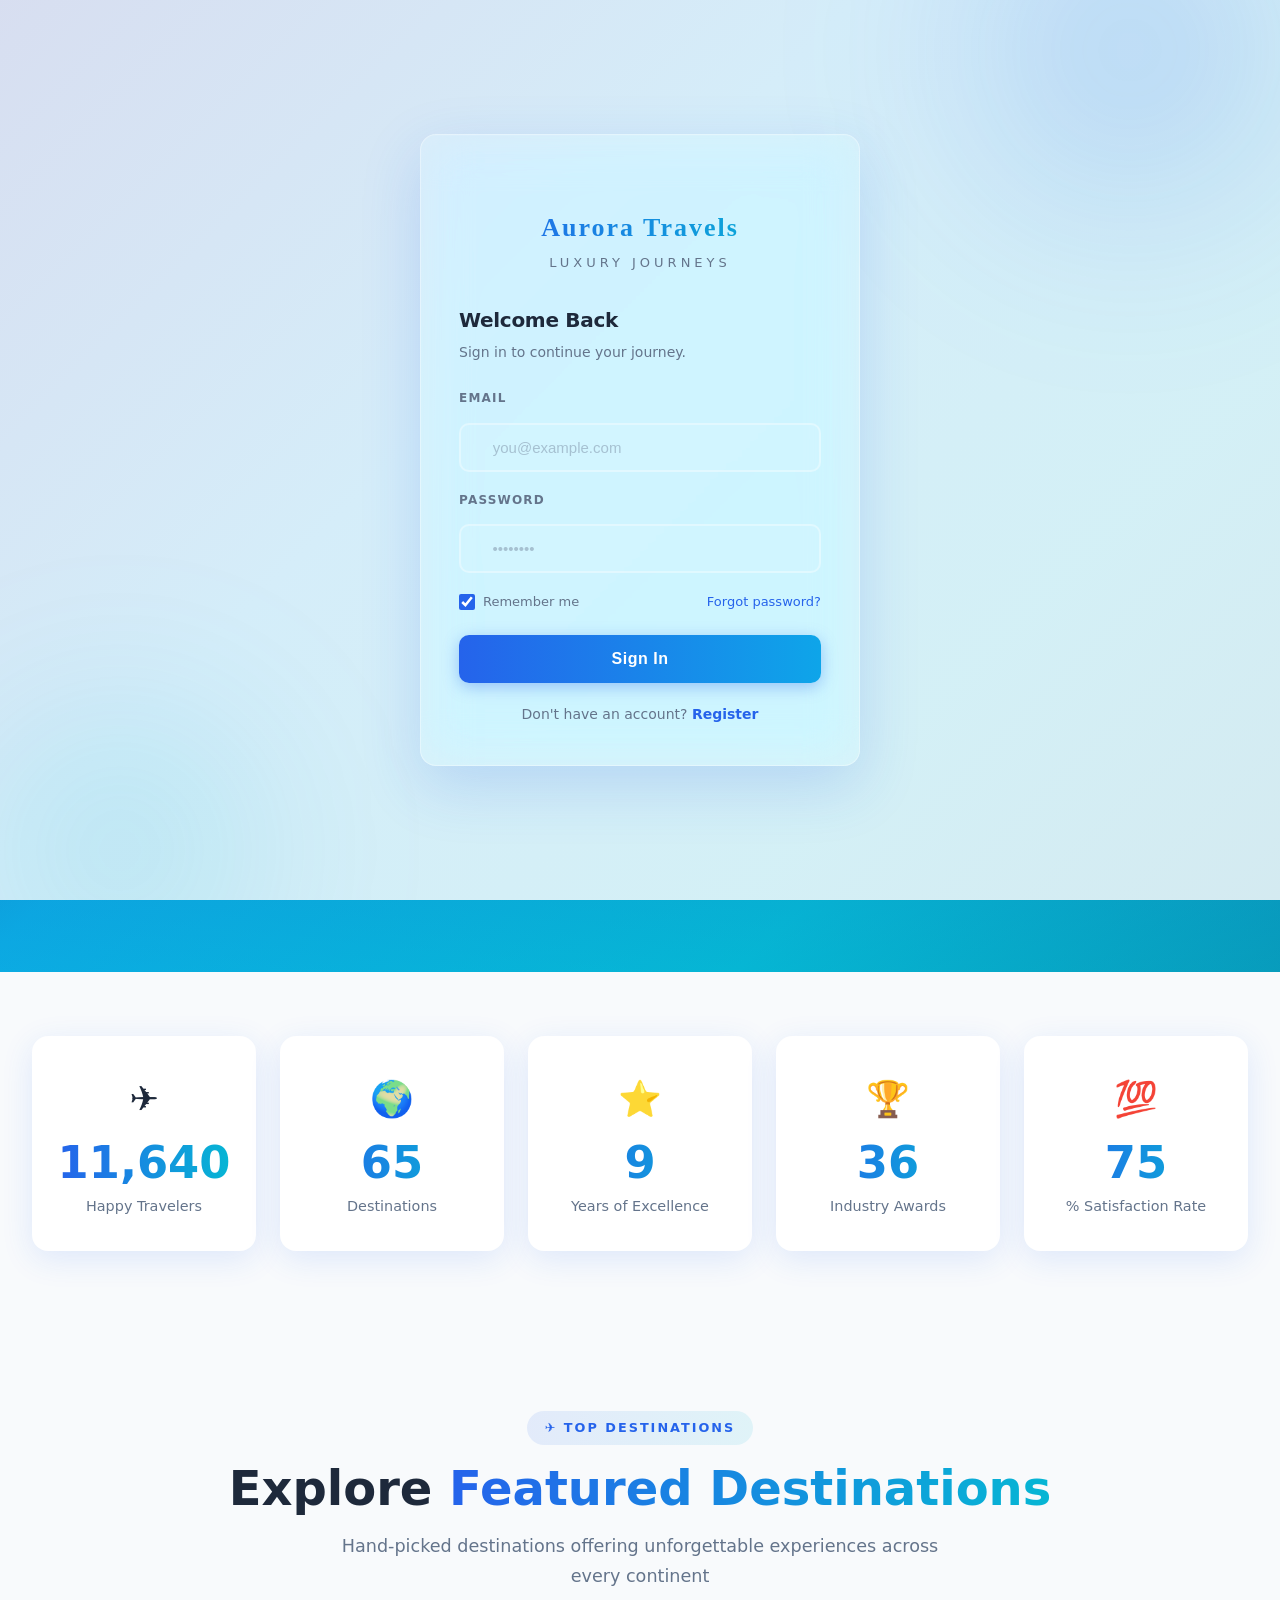
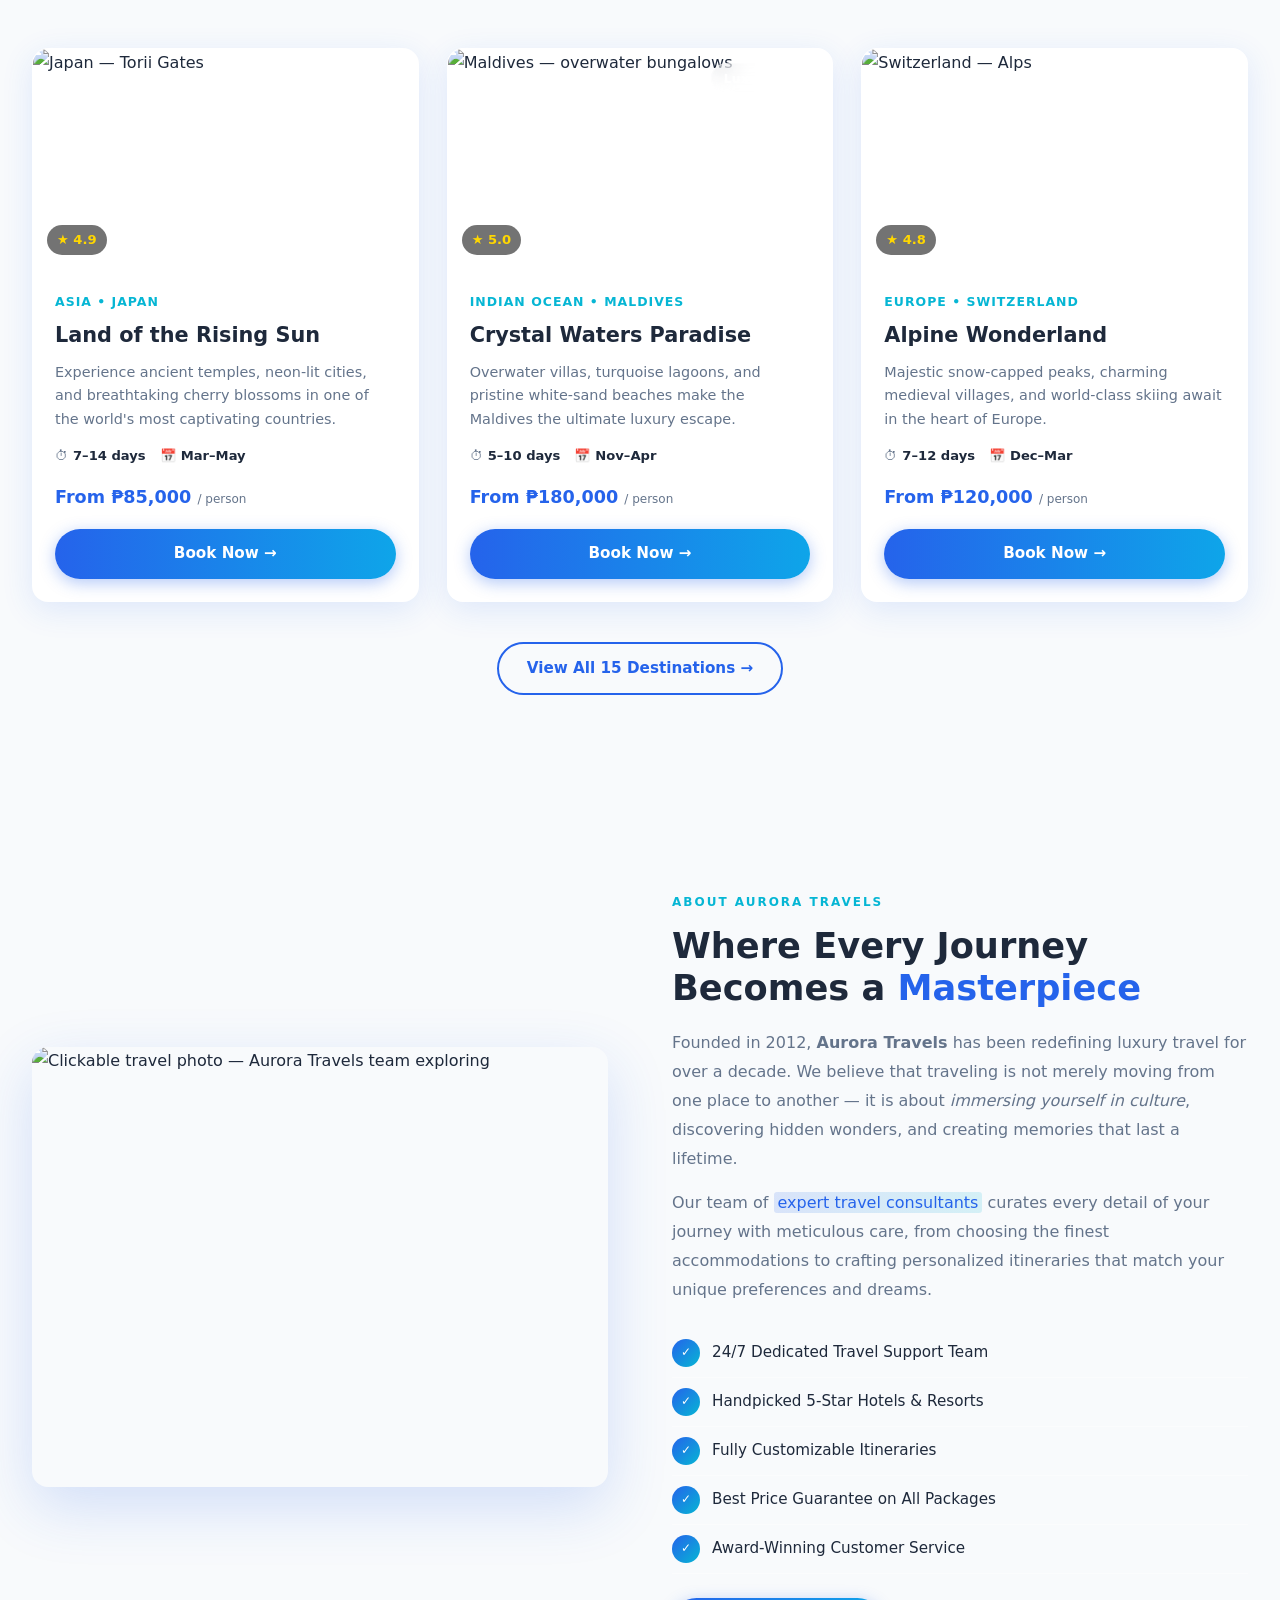
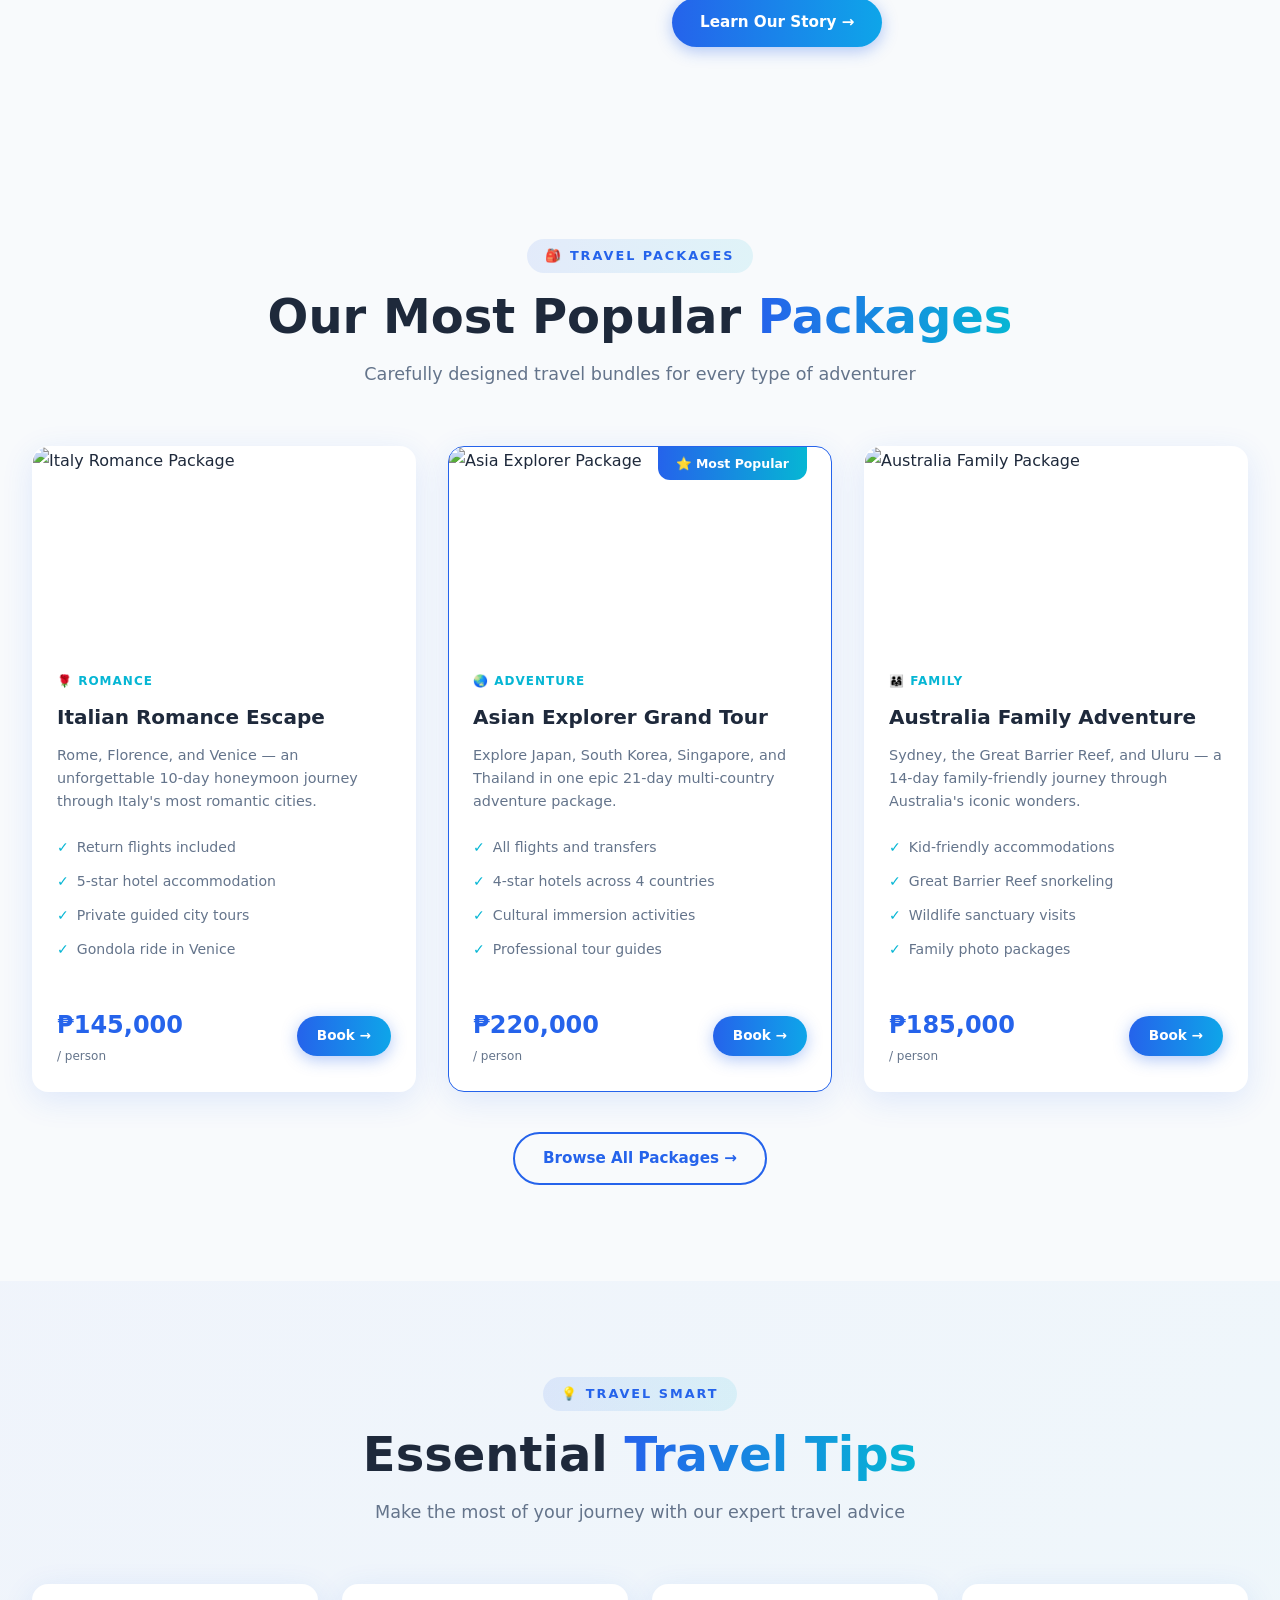
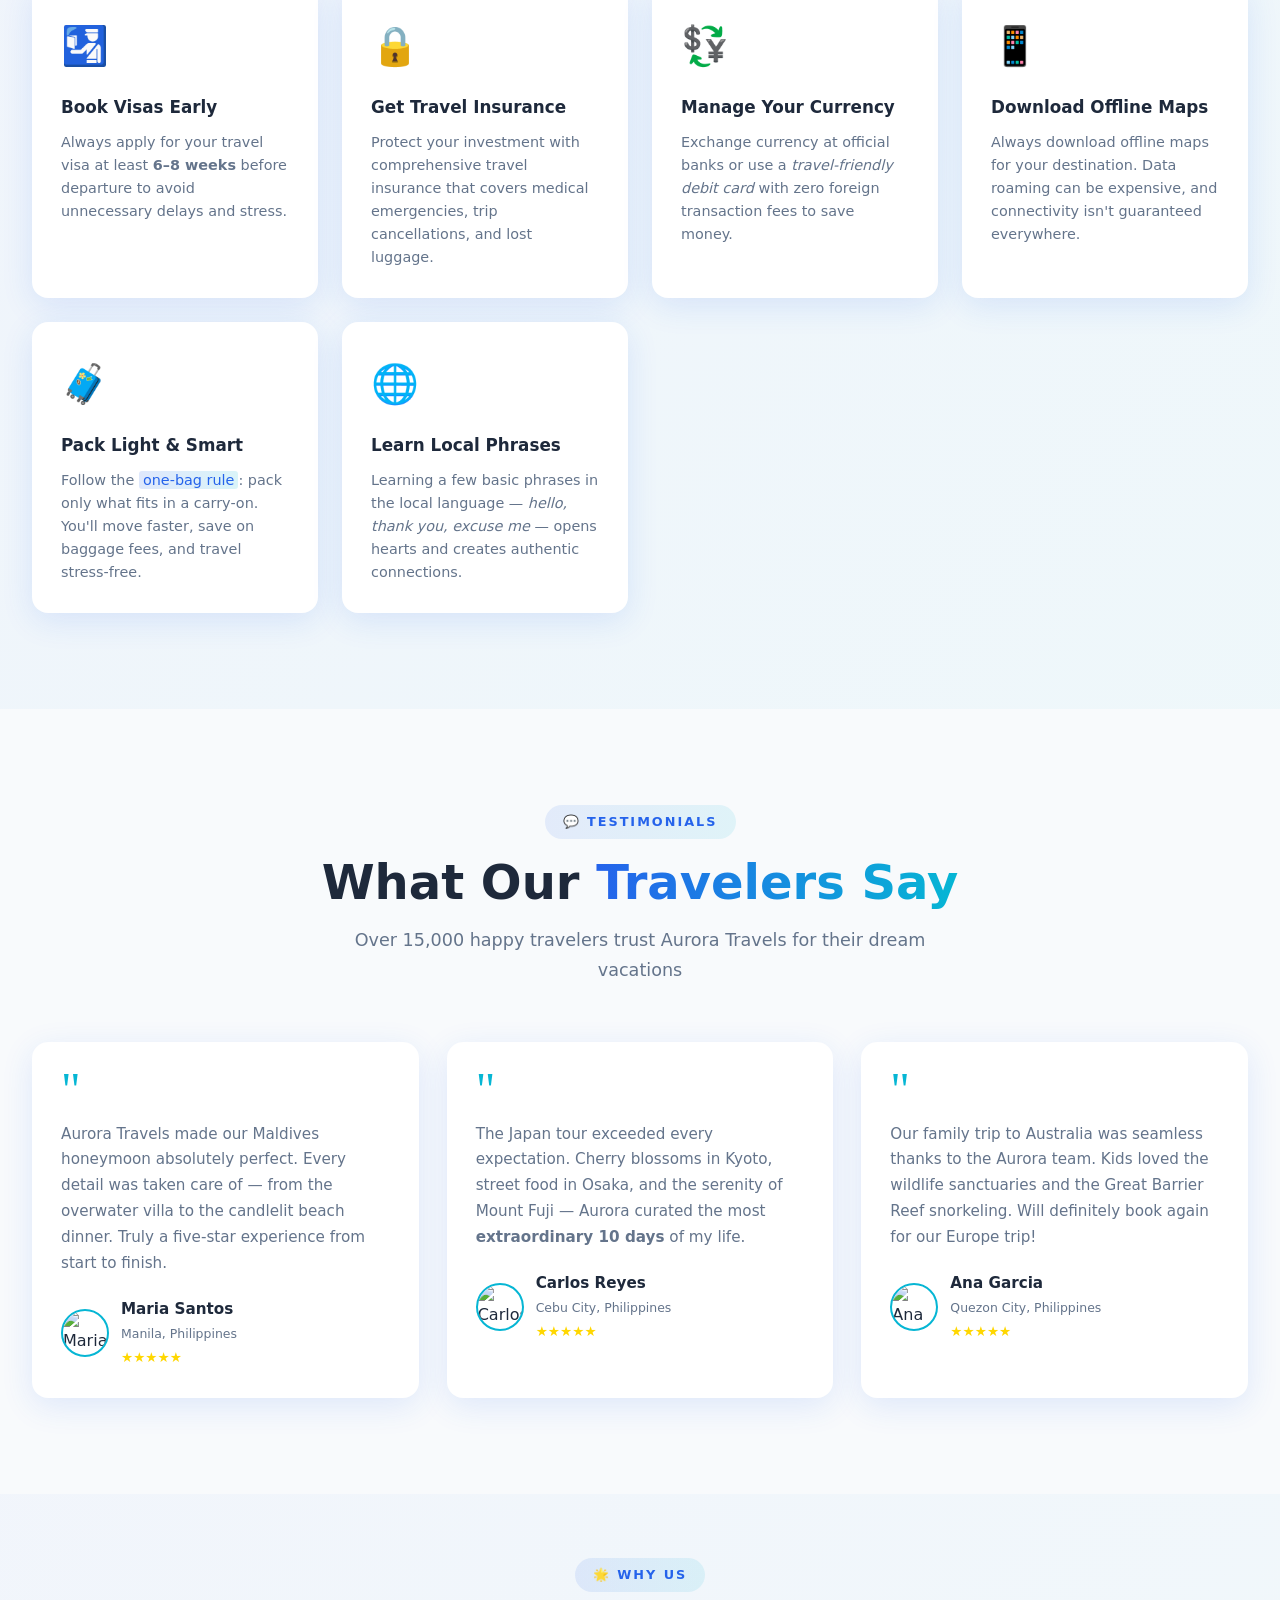
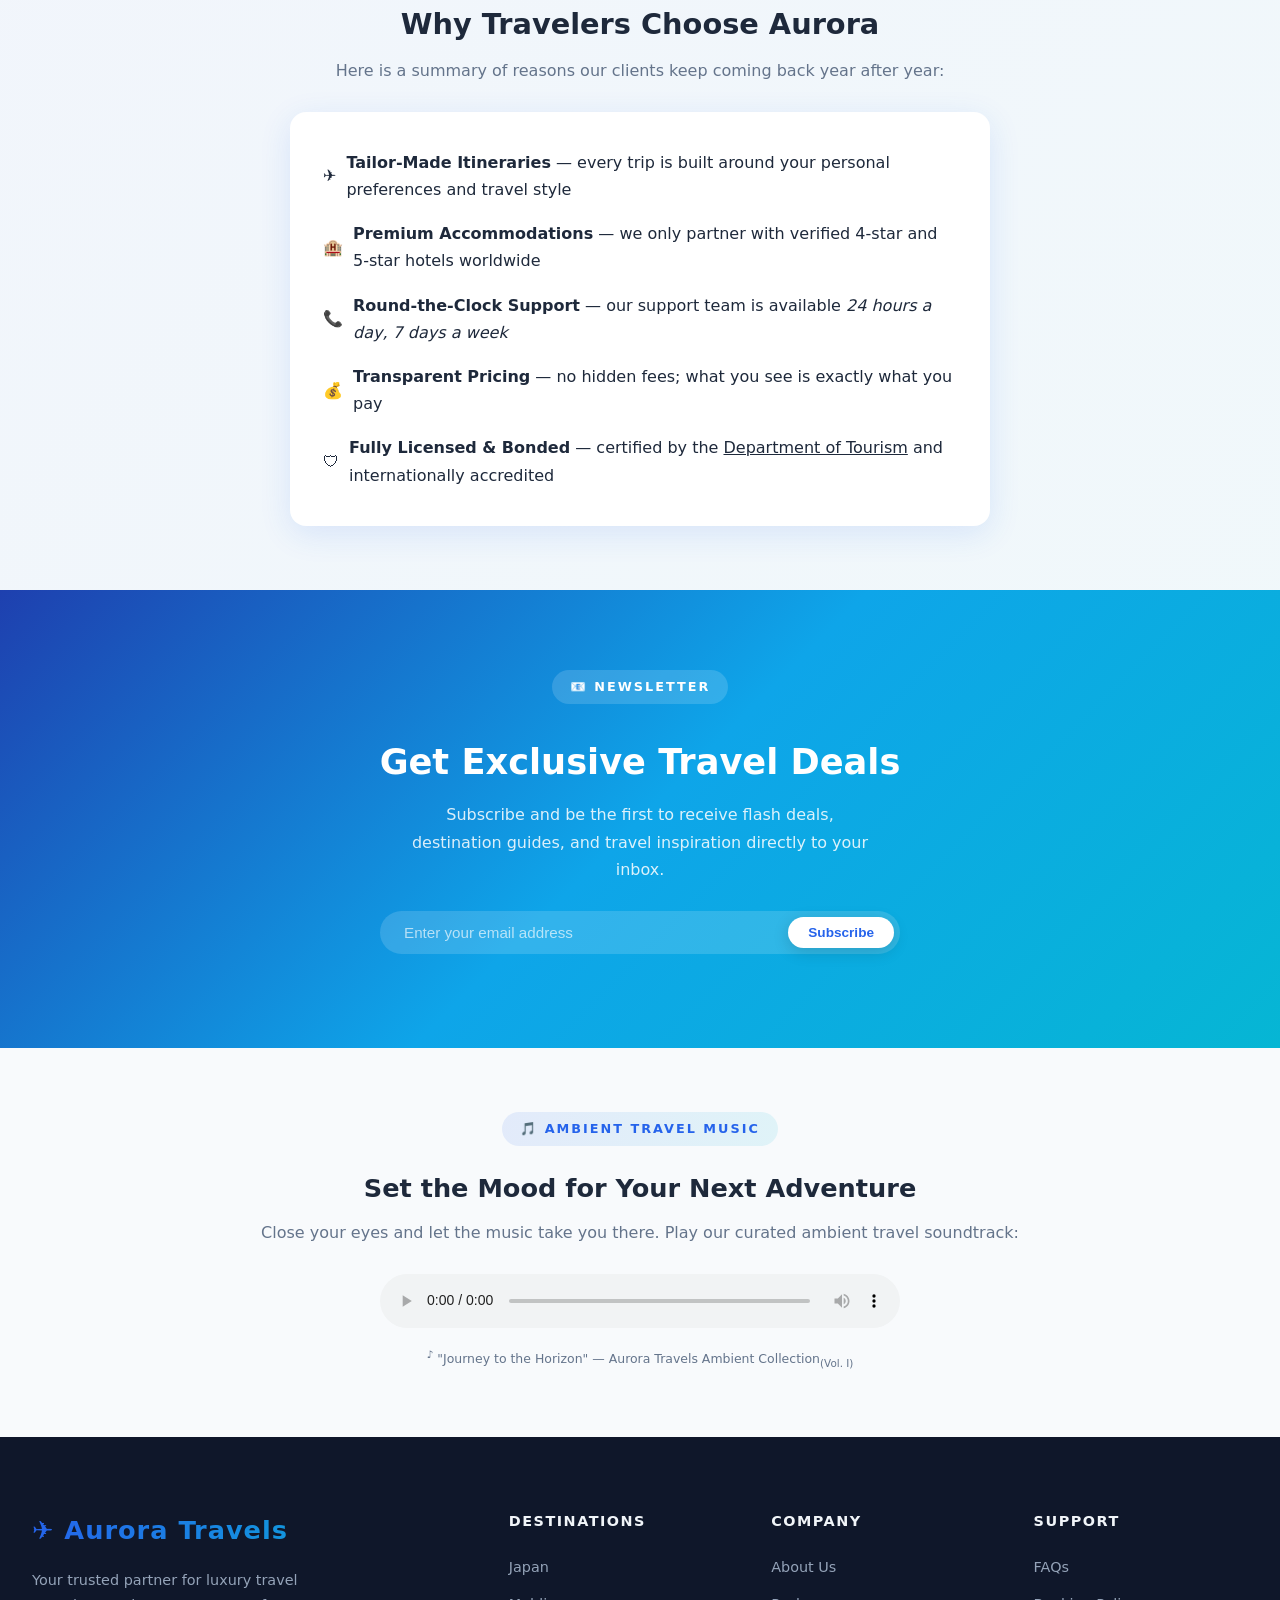
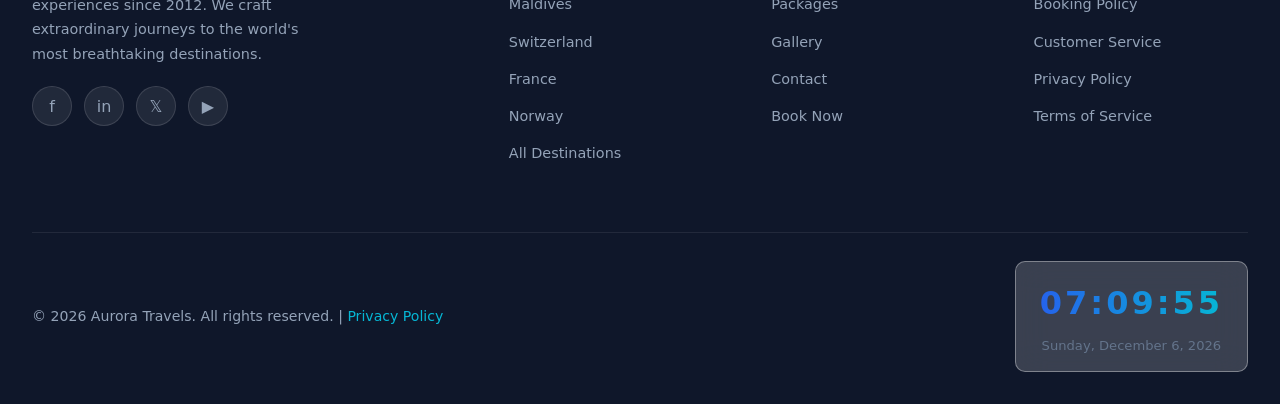
==== commit 9b25c292: "Clean up index.html by removing comments Removed commented-out session guard and original JavaScript" ====
--- a/index.html
+++ b/index.html
@@ -6,9 +6,6 @@
   <title>Aurora Travels — Luxury Travel Experiences</title>
   <link rel="stylesheet" href="style.css" />
 
-  <!-- ============================================================
-  SESSION GUARD & AUTH OVERLAY – added on top
-  ============================================================ -->
   <style>
     /* ---- Auth Overlay (full‑screen, glassmorphism) ---- */
     #auth-overlay {
@@ -469,7 +466,7 @@
 </div>
 
 <!-- ============================================================
-HOMEPAGE CONTENT (unchanged)
+HOMEPAGE CONTENT
 ============================================================ -->
 
 <!-- Loading Screen -->
@@ -1193,10 +1190,7 @@
     window.auroraLogout = logout;
   })();
 
-  // ============================================================
-  // ORIGINAL JAVASCRIPT (unchanged)
-  // ============================================================
-
+  
   // --- Loading Screen ---
   window.addEventListener('load', function () {
     setTimeout(function () {
